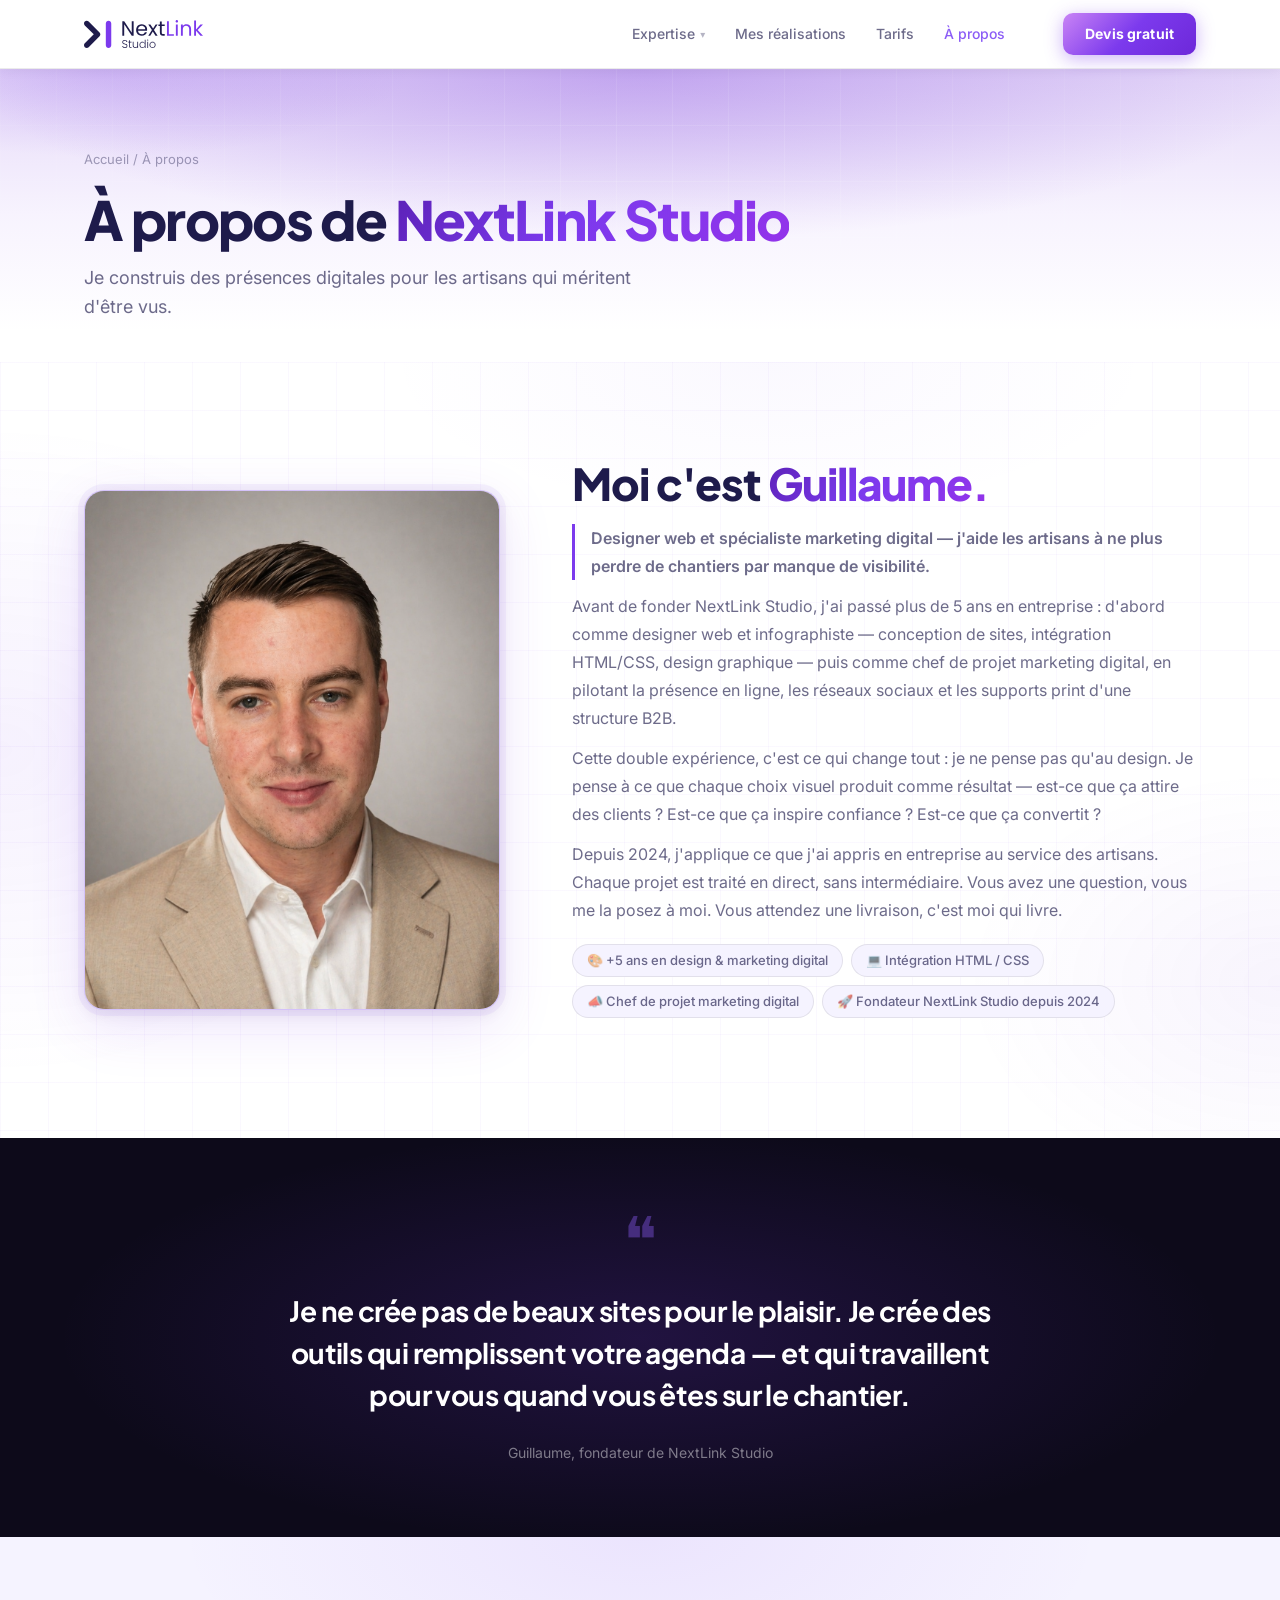
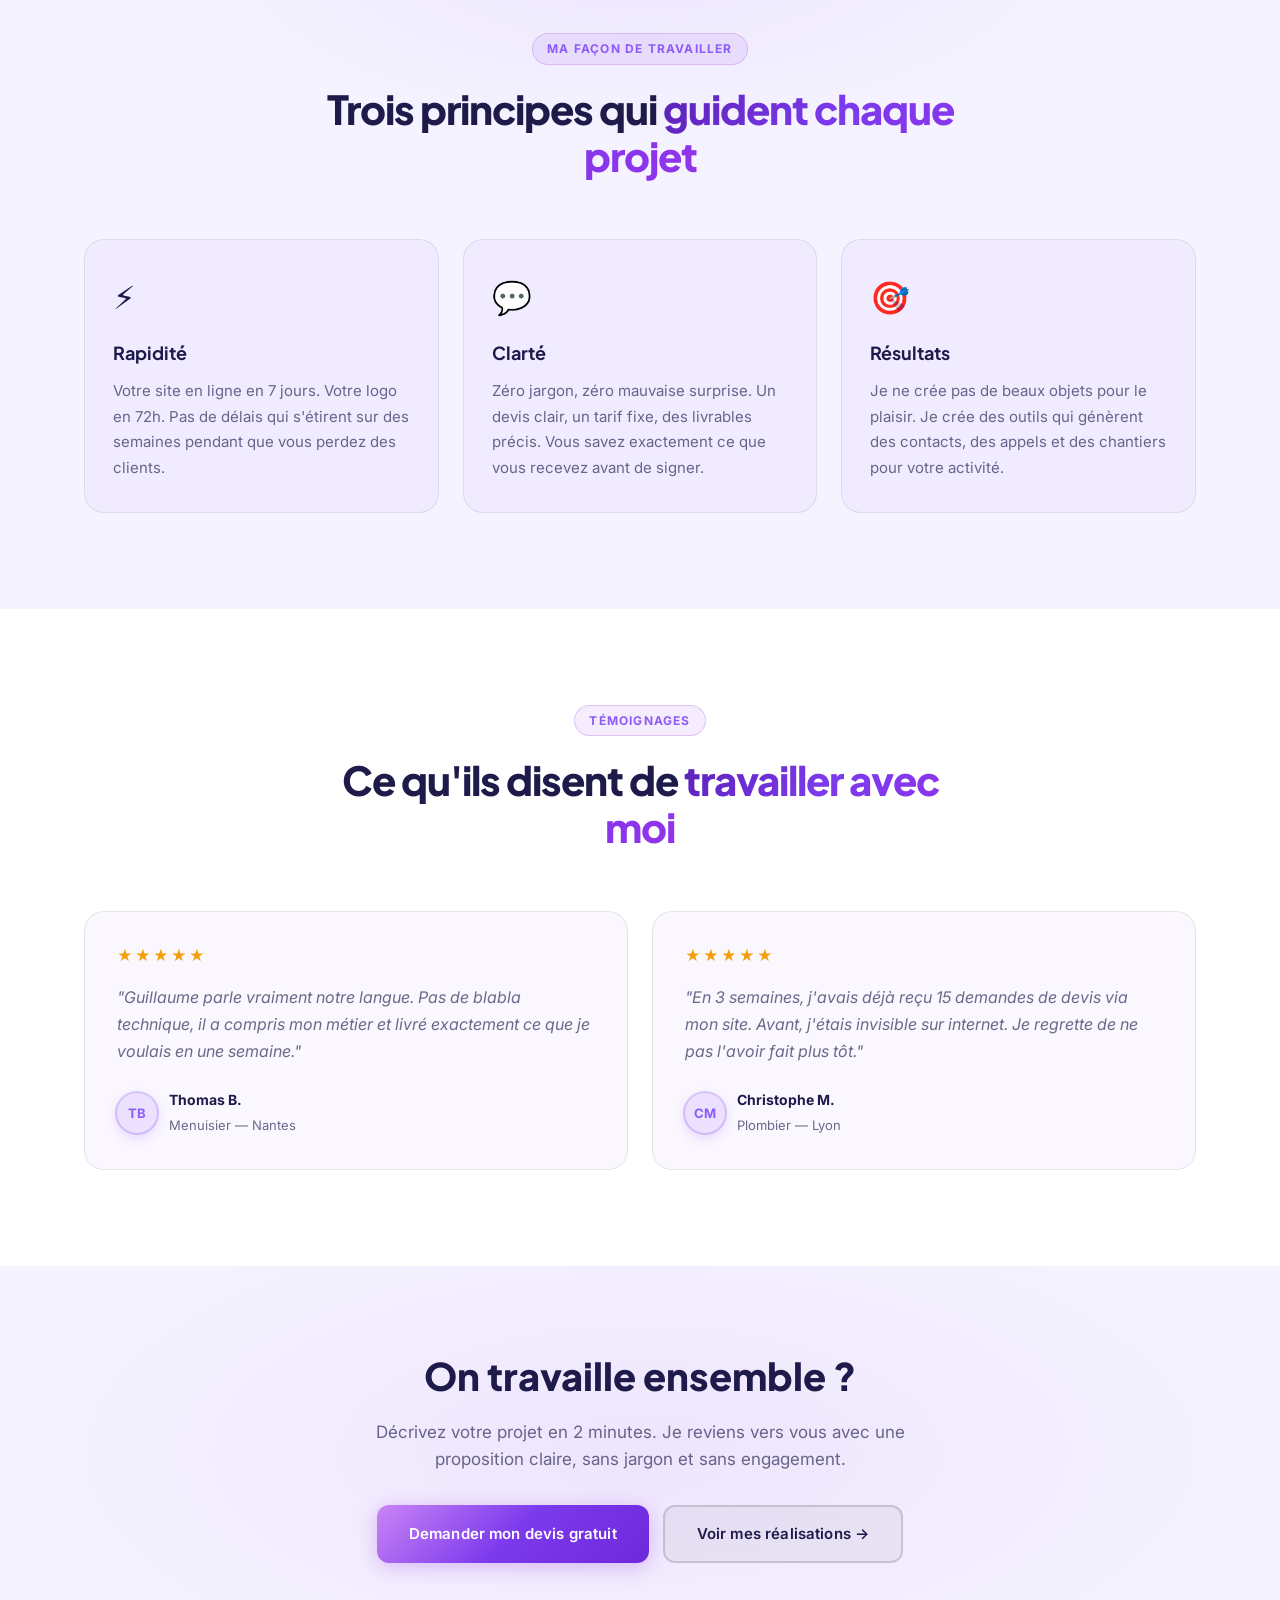
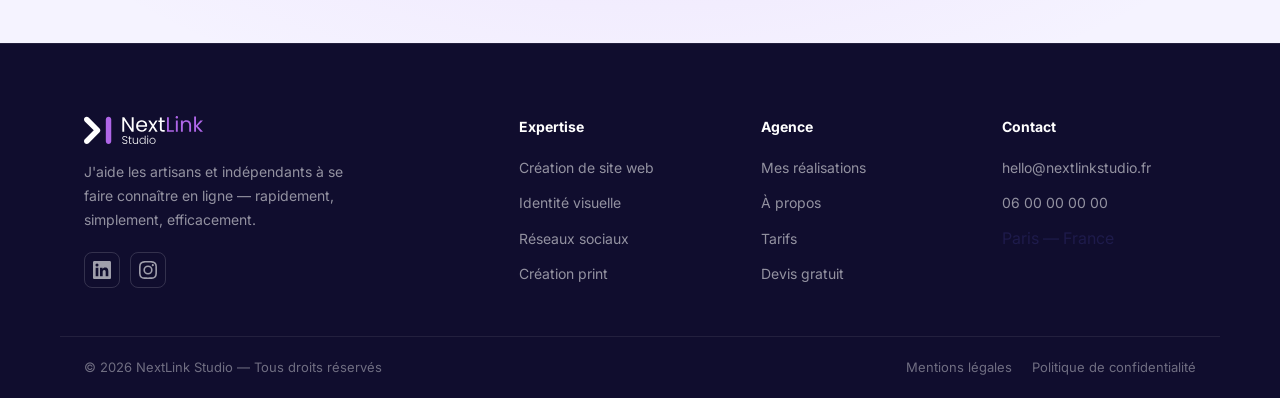
==== a-propos.html @ bfdb2911 "add changes" ====
<!DOCTYPE html>
<html lang="fr">
<head>
  <meta charset="UTF-8" />
  <meta name="viewport" content="width=device-width, initial-scale=1.0" />
  <title>À propos — NextLink Studio</title>
  <meta name="description" content="Je m'appelle Guillaume. J'aide les artisans et indépendants à se faire connaître en ligne — rapidement, sans prise de tête, à un prix juste." />
  <link rel="preconnect" href="https://fonts.googleapis.com" />
  <link rel="preconnect" href="https://fonts.gstatic.com" crossorigin />
  <link href="https://fonts.googleapis.com/css2?family=Inter:wght@400;500;600;700;800&family=Plus+Jakarta+Sans:wght@600;700;800;900&display=swap" rel="stylesheet" />
  <link rel="stylesheet" href="style.css" />
</head>
<body>

  <!-- NAVIGATION -->
  <header class="nav-wrapper">
    <nav class="nav container">
      <a href="index.html" class="logo">
        <img src="logo.svg" alt="NextLink Studio">
      </a>
      <ul class="nav-links">
        <li class="nav-dropdown">
          <a href="expertise.html" class="nav-has-dropdown">Expertise <span class="nav-arrow">▾</span></a>
          <div class="dropdown-menu">
            <div class="dropdown-menu-inner">
              <div class="dm-header">Mes expertises</div>
              <a href="site-web.html" class="dropdown-item di-web">
                <div class="di-icon-wrap"><span>🌐</span></div>
                <div class="di-text"><strong>Création de site web</strong><small>Design sur mesure, livré en 7 jours</small></div>
                <span class="di-arrow">→</span>
              </a>
              <a href="identite-visuelle.html" class="dropdown-item di-design">
                <div class="di-icon-wrap"><span>🎨</span></div>
                <div class="di-text"><strong>Identité visuelle</strong><small>Logo, charte graphique, supports</small></div>
                <span class="di-arrow">→</span>
              </a>
              <a href="posts-linkedin.html" class="dropdown-item di-linkedin">
                <div class="di-icon-wrap"><span>📱</span></div>
                <div class="di-text"><strong>Réseaux sociaux</strong><small>Contenus et visuels pour vos réseaux</small></div>
                <span class="di-arrow">→</span>
              </a>
              <a href="creation-print.html" class="dropdown-item di-print">
                <div class="di-icon-wrap"><span>🖨️</span></div>
                <div class="di-text"><strong>Création print</strong><small>Flyers, kakémonos, cartes de visite</small></div>
                <span class="di-arrow">→</span>
              </a>
              <div class="dm-footer"><a href="expertise.html">Voir toutes mes expertises →</a></div>
            </div>
          </div>
        </li>
        <li><a href="realisations.html">Mes réalisations</a></li>
        <li><a href="tarifs.html">Tarifs</a></li>
        <li><a href="a-propos.html" class="active">À propos</a></li>
      </ul>
      <a href="devis.html" class="btn btn-primary nav-cta">Devis gratuit</a>
      <button class="menu-toggle" aria-label="Menu" onclick="toggleMenu()">
        <span></span><span></span><span></span>
      </button>
    </nav>
  </header>
  <div class="nav-mobile" id="navMobile">
    <div class="nav-mobile-inner">
      <div class="nav-mobile-nav">
        <div class="nav-mobile-group">
          <button class="nav-mobile-toggle" onclick="toggleExpertise(this)">
            <span class="nav-mobile-toggle-left"><span class="nm-num">01</span>Expertise</span>
            <span class="nav-mobile-arrow">▾</span>
          </button>
          <div class="nav-mobile-submenu"><div class="nav-mobile-submenu-inner">
            <a href="site-web.html" onclick="toggleMenu()"><span class="nm-service-icon">🌐</span>Création de site web</a>
            <a href="identite-visuelle.html" onclick="toggleMenu()"><span class="nm-service-icon">🎨</span>Identité visuelle</a>
            <a href="posts-linkedin.html" onclick="toggleMenu()"><span class="nm-service-icon">📱</span>Réseaux sociaux</a>
            <a href="creation-print.html" onclick="toggleMenu()"><span class="nm-service-icon">🖨️</span>Création print</a>
          </div></div>
        </div>
        <a href="realisations.html" onclick="toggleMenu()"><span class="nm-num">02</span>Mes réalisations</a>
        <a href="tarifs.html" onclick="toggleMenu()"><span class="nm-num">03</span>Tarifs</a>
        <a href="a-propos.html" onclick="toggleMenu()"><span class="nm-num">04</span>À propos</a>
      </div>
      <div class="nav-mobile-cta">
        <a href="devis.html" class="btn btn-primary" onclick="toggleMenu()">Devis gratuit →</a>
        <p class="nav-mobile-tagline">Votre projet mérite le meilleur.</p>
      </div>
    </div>
  </div>

  <!-- PAGE HERO -->
  <section class="page-hero">
    <div class="page-hero-bg"></div>
    <div class="container page-hero-content">
      <div class="page-breadcrumb"><a href="index.html">Accueil</a> / <span>À propos</span></div>
      <h1>À propos de <span class="gradient-text">NextLink Studio</span></h1>
      <p>Je construis des présences digitales pour les artisans qui méritent d'être vus.</p>
    </div>
  </section>

  <!-- ABOUT PRINCIPAL -->
  <section class="about-section">
    <div class="container">
      <div class="about-grid">
        <div class="about-photo-wrap">
          <img src="images/guillaume.png" alt="Guillaume — NextLink Studio">
        </div>
        <div class="about-text">
          <h2 class="about-heading">Moi c'est <span class="gradient-text">Guillaume.</span></h2>
          <p class="about-lead">Designer web et spécialiste marketing digital — j'aide les artisans à ne plus perdre de chantiers par manque de visibilité.</p>
          <p>Avant de fonder NextLink Studio, j'ai passé plus de 5 ans en entreprise : d'abord comme designer web et infographiste — conception de sites, intégration HTML/CSS, design graphique — puis comme chef de projet marketing digital, en pilotant la présence en ligne, les réseaux sociaux et les supports print d'une structure B2B.</p>
          <p>Cette double expérience, c'est ce qui change tout : je ne pense pas qu'au design. Je pense à ce que chaque choix visuel produit comme résultat — est-ce que ça attire des clients ? Est-ce que ça inspire confiance ? Est-ce que ça convertit ?</p>
          <p>Depuis 2024, j'applique ce que j'ai appris en entreprise au service des artisans. Chaque projet est traité en direct, sans intermédiaire. Vous avez une question, vous me la posez à moi. Vous attendez une livraison, c'est moi qui livre.</p>
          <div class="about-xp-chips">
            <span class="about-xp-chip">🎨 +5 ans en design & marketing digital</span>
            <span class="about-xp-chip">💻 Intégration HTML / CSS</span>
            <span class="about-xp-chip">📣 Chef de projet marketing digital</span>
            <span class="about-xp-chip">🚀 Fondateur NextLink Studio depuis 2024</span>
          </div>
        </div>
      </div>
    </div>
  </section>

  <!-- CITATION -->
  <section class="about-quote-section">
    <div class="container">
      <blockquote class="about-quote">
        <span class="about-quote-mark">❝</span>
        <p>Je ne crée pas de beaux sites pour le plaisir. Je crée des outils qui remplissent votre agenda — et qui travaillent pour vous quand vous êtes sur le chantier.</p>
        <cite>Guillaume, fondateur de NextLink Studio</cite>
      </blockquote>
    </div>
  </section>

  <!-- VALEURS -->
  <section class="about-values">
    <div class="container">
      <div class="section-header text-center">
        <div class="section-badge">Ma façon de travailler</div>
        <h2>Trois principes qui <span class="gradient-text">guident chaque projet</span></h2>
      </div>
      <div class="about-values-grid">
        <div class="about-value-card">
          <div class="about-value-icon">⚡</div>
          <h3>Rapidité</h3>
          <p>Votre site en ligne en 7 jours. Votre logo en 72h. Pas de délais qui s'étirent sur des semaines pendant que vous perdez des clients.</p>
        </div>
        <div class="about-value-card">
          <div class="about-value-icon">💬</div>
          <h3>Clarté</h3>
          <p>Zéro jargon, zéro mauvaise surprise. Un devis clair, un tarif fixe, des livrables précis. Vous savez exactement ce que vous recevez avant de signer.</p>
        </div>
        <div class="about-value-card">
          <div class="about-value-icon">🎯</div>
          <h3>Résultats</h3>
          <p>Je ne crée pas de beaux objets pour le plaisir. Je crée des outils qui génèrent des contacts, des appels et des chantiers pour votre activité.</p>
        </div>
      </div>
    </div>
  </section>

  <!-- TÉMOIGNAGES -->
  <section class="about-testimonials-section">
    <div class="container">
      <div class="section-header text-center">
        <div class="section-badge">Témoignages</div>
        <h2>Ce qu'ils disent de <span class="gradient-text">travailler avec moi</span></h2>
      </div>
      <div class="about-testimonials-grid">
        <div class="about-testimonial-card">
          <div class="testimonial-stars">★★★★★</div>
          <p>"Guillaume parle vraiment notre langue. Pas de blabla technique, il a compris mon métier et livré exactement ce que je voulais en une semaine."</p>
          <div class="testimonial-author">
            <div class="testimonial-avatar">TB</div>
            <div><strong>Thomas B.</strong><span>Menuisier — Nantes</span></div>
          </div>
        </div>
        <div class="about-testimonial-card">
          <div class="testimonial-stars">★★★★★</div>
          <p>"En 3 semaines, j'avais déjà reçu 15 demandes de devis via mon site. Avant, j'étais invisible sur internet. Je regrette de ne pas l'avoir fait plus tôt."</p>
          <div class="testimonial-author">
            <div class="testimonial-avatar">CM</div>
            <div><strong>Christophe M.</strong><span>Plombier — Lyon</span></div>
          </div>
        </div>
      </div>
    </div>
  </section>

  <!-- CTA FINAL -->
  <section class="page-cta">
    <div class="container">
      <div class="page-cta-inner">
        <h2>On travaille ensemble ?</h2>
        <p>Décrivez votre projet en 2 minutes. Je reviens vers vous avec une proposition claire, sans jargon et sans engagement.</p>
        <div class="page-cta-actions">
          <a href="devis.html" class="btn btn-primary btn-lg">Demander mon devis gratuit</a>
          <a href="realisations.html" class="btn btn-ghost btn-lg">Voir mes réalisations →</a>
        </div>
      </div>
    </div>
  </section>

  <!-- FOOTER -->
  <footer class="footer">
    <div class="container footer-inner">
      <div class="footer-brand">
        <a href="index.html" class="logo"><img src="logo_nextlink_studio.svg" alt="NextLink Studio"></a>
        <p>J'aide les artisans et indépendants à se faire connaître en ligne — rapidement, simplement, efficacement.</p>
        <div class="footer-social">
          <a href="#" aria-label="LinkedIn">
            <svg xmlns="http://www.w3.org/2000/svg" width="18" height="18" viewBox="0 0 24 24" fill="currentColor">
              <path d="M20.447 20.452h-3.554v-5.569c0-1.328-.027-3.037-1.852-3.037-1.853 0-2.136 1.445-2.136 2.939v5.667H9.351V9h3.414v1.561h.046c.477-.9 1.637-1.85 3.37-1.85 3.601 0 4.267 2.37 4.267 5.455v6.286zM5.337 7.433a2.062 2.062 0 0 1-2.063-2.065 2.064 2.064 0 1 1 2.063 2.065zm1.782 13.019H3.555V9h3.564v11.452zM22.225 0H1.771C.792 0 0 .774 0 1.729v20.542C0 23.227.792 24 1.771 24h20.451C23.2 24 24 23.227 24 22.271V1.729C24 .774 23.2 0 22.222 0h.003z"/>
            </svg>
          </a>
          <a href="#" aria-label="Instagram">
            <svg xmlns="http://www.w3.org/2000/svg" width="18" height="18" viewBox="0 0 24 24" fill="currentColor">
              <path d="M12 2.163c3.204 0 3.584.012 4.85.07 3.252.148 4.771 1.691 4.919 4.919.058 1.265.069 1.645.069 4.849 0 3.205-.012 3.584-.069 4.849-.149 3.225-1.664 4.771-4.919 4.919-1.266.058-1.644.07-4.85.07-3.204 0-3.584-.012-4.849-.07-3.26-.149-4.771-1.699-4.919-4.92-.058-1.265-.07-1.644-.07-4.849 0-3.204.013-3.583.07-4.849.149-3.227 1.664-4.771 4.919-4.919 1.266-.057 1.645-.069 4.849-.069zm0-2.163c-3.259 0-3.667.014-4.947.072-4.358.2-6.78 2.618-6.98 6.98-.059 1.281-.073 1.689-.073 4.948 0 3.259.014 3.668.072 4.948.2 4.358 2.618 6.78 6.98 6.98 1.281.058 1.689.072 4.948.072 3.259 0 3.668-.014 4.948-.072 4.354-.2 6.782-2.618 6.979-6.98.059-1.28.073-1.689.073-4.948 0-3.259-.014-3.667-.072-4.947-.196-4.354-2.617-6.78-6.979-6.98-1.281-.059-1.69-.073-4.949-.073zm0 5.838a6.162 6.162 0 1 0 0 12.324 6.162 6.162 0 0 0 0-12.324zM12 16a4 4 0 1 1 0-8 4 4 0 0 1 0 8zm6.406-11.845a1.44 1.44 0 1 0 0 2.881 1.44 1.44 0 0 0 0-2.881z"/>
            </svg>
          </a>
        </div>
      </div>
      <div class="footer-links">
        <h5>Expertise</h5>
        <ul>
          <li><a href="site-web.html">Création de site web</a></li>
          <li><a href="identite-visuelle.html">Identité visuelle</a></li>
          <li><a href="posts-linkedin.html">Réseaux sociaux</a></li>
          <li><a href="creation-print.html">Création print</a></li>
        </ul>
      </div>
      <div class="footer-links">
        <h5>Agence</h5>
        <ul>
          <li><a href="realisations.html">Mes réalisations</a></li>
          <li><a href="a-propos.html">À propos</a></li>
          <li><a href="tarifs.html">Tarifs</a></li>
          <li><a href="devis.html">Devis gratuit</a></li>
        </ul>
      </div>
      <div class="footer-links">
        <h5>Contact</h5>
        <ul>
          <li><a href="mailto:hello@nextlinkstudio.fr">hello@nextlinkstudio.fr</a></li>
          <li><a href="tel:+33600000000">06 00 00 00 00</a></li>
          <li>Paris — France</li>
        </ul>
      </div>
    </div>
    <div class="footer-bottom container">
      <p>© 2026 NextLink Studio — Tous droits réservés</p>
      <div class="footer-legal">
        <a href="#">Mentions légales</a>
        <a href="#">Politique de confidentialité</a>
      </div>
    </div>
  </footer>

  <script src="app.js"></script>
</body>
</html>
---- style.css ----
/* ============================================================
   NEXTLINK STUDIO — Light Edition
   ============================================================ */

:root {
  --bg:            #ffffff;
  --bg-alt:        #f5f3ff;
  --bg-card:       rgba(124,58,237,0.04);
  --bg-card-hover: rgba(124,58,237,0.08);
  --surface:       #ede9fe;
  --surface-raised:#ddd6fe;

  --purple:        #7c3aed;
  --purple-vivid:  #8b5cf6;
  --purple-dark:   #6d28d9;
  --purple-deep:   #5b21b6;
  --purple-soft:   rgba(124,58,237,0.12);
  --purple-glow:   rgba(124,58,237,0.22);
  --purple-light:  rgba(124,58,237,0.08);

  --text:          #1e1b4b;
  --text-muted:    rgba(30,27,75,0.65);
  --text-subtle:   rgba(30,27,75,0.40);

  --border:        rgba(0,0,0,0.08);
  --border-strong: rgba(0,0,0,0.14);
  --border-purple: rgba(124,58,237,0.22);

  --white:         #ffffff;
  --success:       #059669;
  --success-bg:    rgba(5,150,105,0.07);
  --success-border:rgba(5,150,105,0.22);

  --radius:        12px;
  --radius-lg:     20px;
  --shadow:        0 4px 24px rgba(0,0,0,0.08);
  --shadow-lg:     0 16px 64px rgba(0,0,0,0.12);
  --shadow-purple: 0 8px 40px rgba(124,58,237,0.25);
  --transition:    all 0.25s ease;
}

*, *::before, *::after { box-sizing: border-box; margin: 0; padding: 0; -webkit-tap-highlight-color: transparent; }
html { scroll-behavior: smooth; }
body {
  font-family: 'Inter', system-ui, sans-serif;
  font-size: 16px;
  line-height: 1.6;
  color: var(--text);
  background: var(--bg);
  overflow-x: hidden;
}

/* ── UTILITIES ── */
.container { max-width: 1160px; margin: 0 auto; padding: 0 24px; }

.gradient-text {
  background: linear-gradient(125deg, #5b21b6 0%, #7c3aed 45%, #9333ea 100%);
  -webkit-background-clip: text;
  -webkit-text-fill-color: transparent;
  background-clip: text;
}

.section-badge {
  display: inline-flex;
  align-items: center;
  gap: 6px;
  background: rgba(175,102,232,0.12);
  color: var(--purple-vivid);
  font-size: 12px;
  font-weight: 700;
  letter-spacing: .1em;
  text-transform: uppercase;
  padding: 5px 14px;
  border-radius: 99px;
  border: 1.5px solid rgba(175,102,232,0.3);
  margin-bottom: 20px;
}

.section-header {
  text-align: center;
  max-width: 640px;
  margin: 0 auto 60px;
}
.section-header h2 {
  font-family: 'Plus Jakarta Sans', sans-serif;
  font-size: clamp(26px,3.8vw,40px);
  font-weight: 800;
  line-height: 1.18;
  letter-spacing: -0.025em;
  margin-bottom: 16px;
  color: var(--text);
}
.section-header p { color: var(--text-muted); font-size: 17px; }

/* ── BUTTONS ── */
.btn {
  display: inline-flex;
  align-items: center;
  justify-content: center;
  gap: 8px;
  font-family: 'Inter', sans-serif;
  font-size: 15px;
  font-weight: 600;
  border-radius: 10px;
  padding: 12px 24px;
  cursor: pointer;
  border: 2px solid transparent;
  text-decoration: none;
  transition: var(--transition);
  white-space: nowrap;
}
.btn-primary {
  background: linear-gradient(135deg, #c984f5 0%, var(--purple) 50%, var(--purple-dark) 100%);
  color: var(--white);
  border: none;
  box-shadow: 0 4px 20px rgba(175,102,232,0.4);
}
.btn-primary:hover {
  background: linear-gradient(135deg, var(--purple-vivid) 0%, var(--purple) 55%, var(--purple-dark) 100%);
  transform: translateY(-2px);
  box-shadow: 0 10px 36px rgba(175,102,232,0.6);
}
.btn-ghost {
  background: rgba(0,0,0,0.04);
  color: var(--text);
  border-color: rgba(0,0,0,0.14);
}
.btn-ghost:hover {
  background: rgba(0,0,0,0.07);
  border-color: rgba(0,0,0,0.25);
}
.btn-outline {
  background: transparent;
  color: var(--text-muted);
  border-color: var(--border-strong);
}
.btn-outline:hover {
  border-color: var(--purple);
  color: var(--purple-vivid);
  background: var(--purple-light);
}
.btn-lg { padding: 15px 32px; font-size: 15px; border-radius: 12px; letter-spacing: 0.01em; }
.btn-full { width: 100%; }

/* ── NAV ── */
.nav-wrapper {
  position: sticky;
  top: 0;
  z-index: 100;
  background: rgba(255,255,255,0.90);
  backdrop-filter: blur(20px);
  -webkit-backdrop-filter: blur(20px);
  border-bottom: 1px solid var(--border);
  box-shadow: 0 1px 12px rgba(0,0,0,0.06);
}
.nav { display: flex; align-items: center; gap: 32px; height: 68px; }
.logo { display: flex; align-items: center; text-decoration: none; }
.logo img, .logo svg { height: 28px; width: auto; }
.nav-links {
  display: flex;
  align-items: center;
  list-style: none;
  gap: 2px;
  margin-left: auto;
}
.nav-links li { display: flex; align-items: center; }
.nav-links a {
  display: flex;
  align-items: center;
  color: var(--text-muted);
  text-decoration: none;
  font-size: 14px;
  font-weight: 500;
  padding: 8px 14px;
  border-radius: 8px;
  line-height: 1;
  transition: var(--transition);
}
.nav-links a:hover { color: var(--text); background: rgba(0,0,0,0.05); }
.nav-cta {
  margin-left: 12px;
  padding: 10px 22px;
  font-size: 14px;
  font-weight: 700;
  box-shadow: 0 4px 18px rgba(124,58,237,0.38);
  letter-spacing: 0.01em;
}
.nav-cta:hover {
  box-shadow: 0 6px 28px rgba(124,58,237,0.55);
  transform: translateY(-1px);
}
/* ── HAMBURGER BUTTON ── */
.menu-toggle {
  display: none;
  flex-direction: column;
  justify-content: center;
  align-items: center;
  gap: 5px;
  background: rgba(0,0,0,0.04);
  border: 1px solid var(--border-strong);
  border-radius: 10px;
  cursor: pointer;
  padding: 0;
  margin-left: auto;
  width: 42px;
  height: 42px;
  flex-shrink: 0;
  transition: background 0.2s, border-color 0.2s;
}
.menu-toggle:hover {
  background: var(--purple-light);
  border-color: var(--border-purple);
}
.menu-toggle span {
  display: block;
  height: 1.5px;
  border-radius: 2px;
  background: var(--text);
  transform-origin: center;
  transition: all 0.32s cubic-bezier(0.4,0,0.2,1);
}
.menu-toggle span:nth-child(1) { width: 18px; }
.menu-toggle span:nth-child(2) { width: 13px; }
.menu-toggle span:nth-child(3) { width: 8px; }
.menu-toggle.active span:nth-child(1) { width: 18px; transform: translateY(6.5px) rotate(45deg); }
.menu-toggle.active span:nth-child(2) { opacity: 0; transform: translateX(-10px); }
.menu-toggle.active span:nth-child(3) { width: 18px; transform: translateY(-6.5px) rotate(-45deg); }

/* ── MOBILE NAV OVERLAY ── */
.nav-mobile {
  position: fixed;
  inset: 0;
  z-index: 99;
  overflow: hidden;
  opacity: 0;
  visibility: hidden;
  pointer-events: none;
  transition: opacity 0.45s cubic-bezier(0.4,0,0.2,1), visibility 0.45s;
}
.nav-mobile::before {
  content: '';
  position: absolute;
  inset: 0;
  background: rgba(245,243,255,0.98);
  backdrop-filter: blur(28px);
  -webkit-backdrop-filter: blur(28px);
}
.nav-mobile::after {
  content: '';
  position: absolute;
  width: 580px;
  height: 580px;
  border-radius: 50%;
  background: radial-gradient(circle, rgba(175,102,232,0.14) 0%, transparent 65%);
  top: -140px;
  right: -180px;
  pointer-events: none;
}
.nav-mobile.open {
  opacity: 1;
  visibility: visible;
  pointer-events: auto;
}
.nav-mobile-inner {
  position: relative;
  z-index: 1;
  display: flex;
  flex-direction: column;
  height: 100%;
  padding: 96px 32px 48px;
}
.nav-mobile-nav {
  flex: 1;
  display: flex;
  flex-direction: column;
  justify-content: center;
}

/* Main links & toggle (big typographic style) */
.nav-mobile-nav > a {
  display: flex;
  align-items: center;
  gap: 14px;
  padding: 18px 0;
  border-bottom: 1px solid var(--border);
  text-decoration: none;
  color: rgba(30,27,75,0.50);
  font-size: clamp(22px, 6.5vw, 34px);
  font-weight: 700;
  font-family: 'Plus Jakarta Sans', sans-serif;
  letter-spacing: -0.02em;
  line-height: 1;
  opacity: 0;
  transform: translateY(22px);
  transition: opacity 0.42s ease, transform 0.42s ease, color 0.22s ease;
}
.nav-mobile-nav > a:hover { color: var(--text); }

/* Expertise group */
.nav-mobile-group {
  border-bottom: 1px solid var(--border);
  opacity: 0;
  transform: translateY(22px);
  transition: opacity 0.42s ease, transform 0.42s ease;
}
.nav-mobile-toggle {
  width: 100%;
  display: flex;
  align-items: center;
  justify-content: space-between;
  gap: 14px;
  padding: 18px 0;
  background: none;
  border: none;
  color: rgba(30,27,75,0.50);
  font-size: clamp(22px, 6.5vw, 34px);
  font-weight: 700;
  font-family: 'Plus Jakarta Sans', sans-serif;
  letter-spacing: -0.02em;
  line-height: 1;
  cursor: pointer;
  transition: color 0.22s ease;
}
.nav-mobile-toggle:hover { color: var(--text); }
.nav-mobile-toggle-left {
  display: flex;
  align-items: center;
  gap: 14px;
}

/* Number prefix */
.nm-num {
  font-family: 'Inter', monospace;
  font-size: 9px;
  font-weight: 700;
  letter-spacing: 0.14em;
  color: var(--purple-vivid);
  align-self: flex-end;
  margin-bottom: 4px;
  flex-shrink: 0;
}

/* Arrow circle */
.nav-mobile-arrow {
  width: 30px;
  height: 30px;
  border-radius: 50%;
  border: 1px solid var(--border-strong);
  display: flex;
  align-items: center;
  justify-content: center;
  font-size: 11px;
  color: var(--text-subtle);
  flex-shrink: 0;
  transition: transform 0.3s ease, background 0.2s, border-color 0.2s, color 0.2s;
}
.nav-mobile-group.open .nav-mobile-arrow {
  transform: rotate(180deg);
  background: var(--purple-soft);
  border-color: var(--border-purple);
  color: var(--purple-vivid);
}

/* Open — cascade animations */
.nav-mobile.open .nav-mobile-group,
.nav-mobile.open .nav-mobile-nav > a,
.nav-mobile.open .nav-mobile-cta {
  opacity: 1;
  transform: translateY(0);
}
.nav-mobile.open .nav-mobile-group          { transition-delay: 0.08s; }
.nav-mobile.open .nav-mobile-nav > a:nth-child(2) { transition-delay: 0.15s; }
.nav-mobile.open .nav-mobile-nav > a:nth-child(3) { transition-delay: 0.22s; }
.nav-mobile.open .nav-mobile-nav > a:nth-child(4) { transition-delay: 0.29s; }
.nav-mobile.open .nav-mobile-cta            { transition-delay: 0.36s; }

/* ── HERO ── */
.hero {
  position: relative;
  background: var(--bg);
  padding: 140px 0 120px;
  overflow: hidden;
  text-align: center;
}

/* Divs parallax */
.hero-parallax-bg,
.pain-parallax-bg {
  position: absolute;
  left: 0;
  right: 0;
  background-size: cover;
  background-repeat: no-repeat;
  will-change: transform;
  pointer-events: none;
}
.hero-parallax-bg {
  top: 0%;
  bottom: 0%;
  background-image: url('images/header_artisan.png');
  background-position: center top;
}

/* Purple gradient bloom en haut + grid overlay */
.hero-bg {
  position: absolute;
  inset: 0;
  z-index: 1;
  background:
    linear-gradient(180deg, rgba(15,5,50,0.88) 0%, rgba(60,20,140,0.70) 40%, rgba(91,33,182,0.48) 75%, rgba(124,58,237,0.25) 100%),
    radial-gradient(ellipse 90% 65% at 50% 0%, rgba(109,40,217,0.38) 0%, transparent 60%),
    radial-gradient(ellipse 55% 50% at 10% 0%, rgba(124,58,237,0.18) 0%, transparent 60%),
    radial-gradient(ellipse 50% 40% at 90% 5%, rgba(139,92,246,0.14) 0%, transparent 55%);
  pointer-events: none;
}
.hero-bg::after {
  content: '';
  position: absolute;
  inset: 0;
  background-image:
    linear-gradient(rgba(255,255,255,0.08) 1px, transparent 1px),
    linear-gradient(90deg, rgba(255,255,255,0.08) 1px, transparent 1px);
  background-size: 56px 56px;
  -webkit-mask-image: radial-gradient(ellipse 80% 80% at 50% 40%, black 0%, transparent 100%);
  mask-image: radial-gradient(ellipse 80% 80% at 50% 40%, black 0%, transparent 100%);
}


.hero-content {
  position: relative;
  z-index: 2;
  max-width: 820px;
  margin: 0 auto;
}

/* ── HERO — texte blanc sur fond image sombre ── */
.hero .hero-title        { color: #ffffff; }
.hero .hero-subtitle     { color: #ffffff; text-shadow: 0 1px 12px rgba(0,0,0,0.55); }
.hero .gradient-text {
  background: none;
  -webkit-text-fill-color: #ffffff;
  color: #ffffff;
  font-style: italic;
  font-weight: 800;
  letter-spacing: -0.03em;
  text-shadow:
    0 0 40px rgba(255,255,255,0.45),
    0 0 12px rgba(255,255,255,0.25),
    0 2px 8px rgba(0,0,0,0.40);
  filter: none;
  position: relative;
}
.hero .hero-badge {
  background: rgba(255,255,255,0.14);
  backdrop-filter: blur(12px);
  -webkit-backdrop-filter: blur(12px);
  color: #ffffff;
  border-color: rgba(255,255,255,0.30);
}
.hero .btn-ghost {
  background: rgba(255,255,255,0.22);
  color: #ffffff;
  border-color: rgba(255,255,255,0.60);
  backdrop-filter: blur(8px);
  -webkit-backdrop-filter: blur(8px);
  font-weight: 700;
  text-shadow: 0 1px 4px rgba(0,0,0,0.3);
}
.hero .btn-ghost:hover {
  background: rgba(255,255,255,0.32);
  border-color: rgba(255,255,255,0.85);
  color: #ffffff;
}

.hero-badge {
  display: inline-flex;
  align-items: center;
  gap: 8px;
  background: rgba(255,255,255,0.82);
  backdrop-filter: blur(12px);
  -webkit-backdrop-filter: blur(12px);
  color: var(--text);
  border: 1px solid rgba(255,255,255,0.6);
  border-radius: 99px;
  font-size: 13px;
  font-weight: 600;
  padding: 6px 16px;
  margin-bottom: 32px;
}

@keyframes heroFadeUp {
  from {
    opacity: 0;
    transform: translateY(32px);
  }
  to {
    opacity: 1;
    transform: translateY(0);
  }
}

.hero-title {
  font-family: 'Plus Jakarta Sans', sans-serif;
  font-size: clamp(42px, 6.5vw, 80px);
  font-weight: 900;
  line-height: 1.02;
  color: var(--text);
  margin-bottom: 28px;
  letter-spacing: -0.04em;
}
.hero-title-line1 {
  display: inline-block;
  animation: heroFadeUp 0.7s cubic-bezier(0.22, 1, 0.36, 1) both;
  animation-delay: 0.1s;
}
.hero-title-line2 {
  display: inline-block;
  animation: heroFadeUp 0.7s cubic-bezier(0.22, 1, 0.36, 1) both;
  animation-delay: 0.35s;
}
.hero-subtitle {
  font-size: clamp(17px, 2vw, 20px);
  color: var(--text-muted);
  line-height: 1.65;
  margin-bottom: 40px;
  max-width: 580px;
  margin-left: auto;
  margin-right: auto;
}
.hero-actions {
  display: flex;
  gap: 14px;
  flex-wrap: wrap;
  margin-bottom: 64px;
  justify-content: center;
}

/* ── HERO SERVICES TAGS ── */
.hero-services {
  display: flex;
  flex-wrap: wrap;
  gap: 10px;
  justify-content: center;
}
.hero-service-tag {
  display: inline-flex;
  align-items: center;
  gap: 8px;
  padding: 10px 20px;
  background: rgba(255,255,255,0.08);
  backdrop-filter: blur(14px);
  -webkit-backdrop-filter: blur(14px);
  border: 1px solid rgba(255,255,255,0.18);
  border-radius: 99px;
  font-size: 14px;
  font-weight: 600;
  color: rgba(255,255,255,0.90);
  text-decoration: none;
  box-shadow: 0 2px 12px rgba(0,0,0,0.15);
  transition: background 0.22s ease, border-color 0.22s ease, transform 0.22s ease, box-shadow 0.22s ease;
}
.hero-service-tag:hover {
  background: rgba(255,255,255,0.16);
  border-color: rgba(196,181,253,0.55);
  color: #ffffff;
  transform: translateY(-2px);
  box-shadow: 0 6px 20px rgba(0,0,0,0.20);
}

/* ── RÉSULTATS (stats band) ── */
.resultats {
  background: linear-gradient(130deg, #1e1b4b 0%, #3b0764 45%, #4c1d95 100%);
  padding: 72px 0;
  position: relative;
  overflow: hidden;
}
.resultats::before {
  content: '';
  position: absolute;
  inset: 0;
  background-image:
    linear-gradient(rgba(255,255,255,0.03) 1px, transparent 1px),
    linear-gradient(90deg, rgba(255,255,255,0.03) 1px, transparent 1px);
  background-size: 48px 48px;
  -webkit-mask-image: radial-gradient(ellipse 80% 80% at 50% 50%, black 0%, transparent 100%);
  mask-image: radial-gradient(ellipse 80% 80% at 50% 50%, black 0%, transparent 100%);
}
.resultats-grid {
  display: grid;
  grid-template-columns: repeat(4, 1fr);
  position: relative;
}
.resultat-item {
  display: flex;
  flex-direction: column;
  align-items: center;
  text-align: center;
  padding: 8px 24px;
  position: relative;
}
.resultat-item + .resultat-item::before {
  content: '';
  position: absolute;
  left: 0; top: 10%; bottom: 10%;
  width: 1px;
  background: rgba(255,255,255,0.12);
}
.resultat-num {
  font-family: 'Plus Jakarta Sans', sans-serif;
  font-size: clamp(44px, 5.5vw, 68px);
  font-weight: 900;
  color: #ffffff;
  line-height: 1;
  letter-spacing: -0.04em;
  margin-bottom: 10px;
}
.resultat-label {
  font-size: 13px;
  color: rgba(255,255,255,0.55);
  font-weight: 500;
  line-height: 1.45;
  max-width: 140px;
}

/* ── SITE-WEB TICKER ── */
.sw-ticker {
  background: linear-gradient(130deg, #1e1b4b 0%, #3b0764 45%, #4c1d95 100%);
  overflow: hidden;
  padding: 13px 0;
  position: relative;
}
.sw-ticker::before {
  content: '';
  position: absolute;
  inset: 0;
  background-image:
    linear-gradient(rgba(255,255,255,0.03) 1px, transparent 1px),
    linear-gradient(90deg, rgba(255,255,255,0.03) 1px, transparent 1px);
  background-size: 48px 48px;
  pointer-events: none;
}
.sw-ticker-track {
  display: flex;
  white-space: nowrap;
  width: max-content;
  animation: sw-scroll 35s linear infinite;
}
.sw-ticker-track span {
  font-size: 12px;
  font-weight: 700;
  color: rgba(255,255,255,0.88);
  letter-spacing: 0.08em;
  text-transform: uppercase;
  padding: 0 22px;
}
.sw-ticker-track .sw-sep {
  color: rgba(167,139,250,0.65);
  padding: 0;
  font-size: 10px;
}
@keyframes sw-scroll {
  from { transform: translateX(0); }
  to   { transform: translateX(-50%); }
}

/* ── PAIN SECTION ── */
.pain {
  padding: 96px 0;
  background: var(--bg-alt);
  position: relative;
  overflow: hidden;
}
.pain::after {
  content: '';
  position: absolute;
  inset: 0;
  background-image:
    linear-gradient(rgba(124,58,237,0.07) 1px, transparent 1px),
    linear-gradient(90deg, rgba(124,58,237,0.07) 1px, transparent 1px);
  background-size: 48px 48px;
  -webkit-mask-image: radial-gradient(ellipse 80% 70% at 50% 50%, black 30%, transparent 100%);
  mask-image: radial-gradient(ellipse 80% 70% at 50% 50%, black 30%, transparent 100%);
  pointer-events: none;
  z-index: 0;
}
.pain::before {
  content: '';
  position: absolute;
  inset: 0;
  background:
    radial-gradient(ellipse 70% 60% at 0% 50%, rgba(124,58,237,0.10) 0%, transparent 60%),
    radial-gradient(ellipse 50% 45% at 100% 15%, rgba(109,40,217,0.08) 0%, transparent 55%),
    radial-gradient(ellipse 40% 35% at 50% 100%, rgba(139,92,246,0.06) 0%, transparent 50%);
  z-index: 1;
  pointer-events: none;
}

/* ── MID TICKER ── */
.mid-ticker {
  background: #0d0a1a;
  overflow: hidden;
  padding: 14px 0;
  position: relative;
  border-top: 1px solid rgba(124,58,237,0.25);
  border-bottom: 1px solid rgba(124,58,237,0.25);
}
.mid-ticker::before {
  content: '';
  position: absolute;
  inset: 0;
  background-image:
    linear-gradient(rgba(255,255,255,0.03) 1px, transparent 1px),
    linear-gradient(90deg, rgba(255,255,255,0.03) 1px, transparent 1px);
  background-size: 48px 48px;
  pointer-events: none;
}
.mid-ticker-track {
  display: flex;
  white-space: nowrap;
  width: max-content;
  animation: mid-ticker-scroll 40s linear infinite;
  gap: 0;
}
.mid-ticker-track span {
  font-size: 13px;
  font-weight: 600;
  color: rgba(255,255,255,0.80);
  letter-spacing: 0.03em;
  padding: 0 20px;
}
.mid-ticker-sep {
  color: rgba(167,139,250,0.60) !important;
  padding: 0 !important;
  font-size: 11px !important;
  font-weight: 400 !important;
}
@keyframes mid-ticker-scroll {
  from { transform: translateX(0); }
  to   { transform: translateX(-50%); }
}

.pain-header { text-align: center; max-width: 620px; margin: 0 auto 48px; position: relative; z-index: 2; }
.pain-header h2 { font-family: 'Plus Jakarta Sans', sans-serif; font-size: clamp(28px,3.5vw,42px); font-weight: 800; line-height: 1.15; letter-spacing: -0.03em; color: var(--text); margin-bottom: 16px; }
.pain-header p { color: var(--text-muted); font-size: 17px; line-height: 1.75; }

.pain-cards { display: flex; flex-direction: row; gap: 16px; align-items: center; position: relative; z-index: 2; }

.pain-card {
  flex: 1;
  min-width: 0;
  border-radius: var(--radius-lg);
  border: 1px solid var(--border);
  overflow: hidden;
  position: relative;
  background: var(--bg);
  transition: transform 0.28s cubic-bezier(0.22,1,0.36,1), box-shadow 0.28s ease;
}
.pain-card.bad:hover  { transform: translateY(-4px); box-shadow: 0 4px 16px rgba(239,68,68,0.08), 0 16px 48px rgba(239,68,68,0.12); }

.pain-card.bad {
  border-left: 4px solid rgba(239,68,68,0.65);
  box-shadow: 0 2px 8px rgba(239,68,68,0.04), 0 8px 28px rgba(239,68,68,0.08);
}
.pain-card.good {
  border-left: 4px solid var(--purple);
  box-shadow: 0 4px 16px rgba(124,58,237,0.10), 0 16px 48px rgba(124,58,237,0.18);
  transform: translateY(-6px);
}
.pain-card.good:hover {
  box-shadow: 0 8px 32px rgba(124,58,237,0.16), 0 24px 64px rgba(124,58,237,0.22);
  transform: translateY(-10px);
}

.pain-vs {
  display: flex;
  align-items: center;
  justify-content: center;
  flex-shrink: 0;
  width: 36px;
  height: 36px;
  border-radius: 50%;
  background: var(--bg-card);
  border: 1px solid var(--border);
  font-family: 'Plus Jakarta Sans', sans-serif;
  font-size: 11px;
  font-weight: 800;
  letter-spacing: 0.04em;
  color: var(--text-muted);
  align-self: center;
}

.pain-card-header {
  display: flex;
  align-items: center;
  gap: 12px;
  padding: 14px 16px 14px 16px;
  border-bottom: 1px solid var(--border);
}
.pain-card.bad  .pain-card-header { background: rgba(239,68,68,0.04); }
.pain-card.good .pain-card-header { background: rgba(124,58,237,0.04); }

.pain-card-icon {
  font-size: 22px;
  line-height: 1;
  width: 36px; height: 36px;
  border-radius: 10px;
  display: flex; align-items: center; justify-content: center;
  flex-shrink: 0;
}
.pain-card.bad  .pain-card-icon { background: rgba(239,68,68,0.08); }
.pain-card.good .pain-card-icon { background: rgba(124,58,237,0.08); }

.pain-card-label {
  font-family: 'Plus Jakarta Sans', sans-serif;
  font-size: 15px;
  font-weight: 800;
  letter-spacing: -0.01em;
  flex: 1;
}
.pain-card.bad  .pain-card-label { color: rgba(185,28,28,0.9); }
.pain-card.good .pain-card-label { color: var(--purple-dark); }

.pain-card-items { padding: 14px 16px 16px; display: flex; flex-direction: column; gap: 10px; }
.pain-item { display: flex; align-items: flex-start; gap: 12px; font-size: 14px; color: var(--text-muted); line-height: 1.5; }

.pi-icon {
  flex-shrink: 0;
  width: 22px; height: 22px;
  border-radius: 50%;
  display: flex; align-items: center; justify-content: center;
  font-size: 11px; font-weight: 800;
  margin-top: 1px;
}
.pi-icon.bad  { background: rgba(239,68,68,0.10); color: rgb(220,38,38);  border: 1.5px solid rgba(239,68,68,0.25); }
.pi-icon.good { background: rgba(5,150,105,0.10); color: rgb(5,150,105);  border: 1.5px solid rgba(5,150,105,0.25); }

/* ── SERVICES ── */
.services { padding: 96px 0; background: var(--bg-alt); position: relative; overflow: hidden; }
.services::before {
  content: '';
  position: absolute;
  top: -200px; right: -200px;
  width: 600px; height: 600px;
  background: radial-gradient(circle, rgba(175,102,232,0.07) 0%, transparent 70%);
  pointer-events: none;
}
.services-grid { display: grid; grid-template-columns: repeat(3, 1fr); gap: 20px; }
.service-card {
  background: var(--bg-card);
  border-radius: var(--radius-lg);
  padding: 32px;
  border: 1px solid var(--border);
  position: relative;
  transition: var(--transition);
}
.service-card:hover {
  transform: translateY(-5px);
  box-shadow: 0 16px 48px rgba(0,0,0,0.10), 0 0 0 1px var(--border-purple);
  background: var(--bg-card-hover);
}
.service-card.featured { border-color: var(--border-purple); box-shadow: 0 0 0 1px var(--border-purple), 0 8px 40px rgba(175,102,232,0.12); }
.featured-badge {
  position: absolute;
  top: -12px; left: 24px;
  background: linear-gradient(135deg, var(--purple-vivid), var(--purple-dark));
  color: var(--white);
  font-size: 12px; font-weight: 700;
  padding: 4px 14px;
  border-radius: 99px;
}
.service-icon { font-size: 36px; margin-bottom: 16px; }
.service-card h3 { font-size: 19px; font-weight: 700; color: var(--text); margin-bottom: 10px; }
.service-card p { color: var(--text-muted); font-size: 14px; line-height: 1.65; margin-bottom: 16px; }
.service-list { list-style: none; display: flex; flex-direction: column; gap: 6px; }
.service-list li { font-size: 13px; color: var(--text-muted); padding-left: 20px; position: relative; }
.service-list li::before { content: "✓"; position: absolute; left: 0; color: var(--success); font-weight: 700; }
.service-card-cta {
  background: linear-gradient(135deg, rgba(175,102,232,0.14) 0%, rgba(124,58,237,0.14) 100%);
  border-color: var(--border-purple);
  display: flex; flex-direction: column;
}
.service-card-cta h3 { color: var(--text); }
.service-card-cta p { color: var(--text-muted); }
.service-card-cta .btn { margin-top: auto; }

/* ── HOW IT WORKS ── */
.how {
  padding: 100px 0;
  background: #0d0a1a;
  position: relative;
  overflow: hidden;
}
.how::before {
  content: '';
  position: absolute;
  inset: 0;
  background:
    radial-gradient(ellipse 70% 60% at 50% 50%, rgba(124,58,237,0.18) 0%, transparent 65%),
    radial-gradient(ellipse 40% 35% at 10% 20%, rgba(109,40,217,0.12) 0%, transparent 55%),
    radial-gradient(ellipse 35% 30% at 90% 80%, rgba(124,58,237,0.10) 0%, transparent 50%);
  pointer-events: none;
  z-index: 0;
}
.how::after {
  content: '';
  position: absolute;
  inset: 0;
  background-image:
    linear-gradient(rgba(255,255,255,0.04) 1px, transparent 1px),
    linear-gradient(90deg, rgba(255,255,255,0.04) 1px, transparent 1px);
  background-size: 48px 48px;
  pointer-events: none;
  z-index: 0;
}
.how .container { position: relative; z-index: 1; }

.how .section-badge {
  background: rgba(124,58,237,0.15);
  border-color: rgba(124,58,237,0.30);
  color: rgba(196,181,253,0.95);
}
.how .section-header h2 { color: #fff; }

.steps {
  display: grid;
  grid-template-columns: repeat(3, 1fr);
  gap: 24px;
  margin-bottom: 56px;
  position: relative;
}

/* Ligne de connexion entre les numéros */
.steps::before {
  content: '';
  position: absolute;
  top: 27px;
  left: calc(33.33% - 2px);
  right: calc(33.33% - 2px);
  height: 2px;
  background: repeating-linear-gradient(
    90deg,
    rgba(124,58,237,0.6) 0px, rgba(124,58,237,0.6) 6px,
    transparent 6px, transparent 14px
  );
  z-index: 0;
  pointer-events: none;
}

.step {
  background: rgba(255,255,255,0.06);
  border-radius: var(--radius-lg);
  padding: 28px 28px 32px;
  border: 1px solid rgba(255,255,255,0.09);
  position: relative;
  display: flex;
  flex-direction: column;
  box-shadow: 0 2px 12px rgba(0,0,0,0.25), 0 10px 32px rgba(0,0,0,0.20);
  transition: transform 0.3s cubic-bezier(0.22,1,0.36,1), box-shadow 0.3s ease, border-color 0.25s ease;
  z-index: 1;
  backdrop-filter: blur(8px);
  -webkit-backdrop-filter: blur(8px);
}
.step:hover {
  transform: translateY(-8px);
  border-color: rgba(124,58,237,0.45);
  box-shadow: 0 4px 16px rgba(0,0,0,0.3), 0 24px 56px rgba(124,58,237,0.20);
}

/* En-tête : numéro + timing */
.step-head {
  display: flex;
  align-items: center;
  gap: 12px;
  margin-bottom: 24px;
}
.step-num {
  width: 48px; height: 48px;
  border-radius: 50%;
  background: var(--purple);
  color: #ffffff;
  font-family: 'Plus Jakarta Sans', sans-serif;
  font-size: 16px; font-weight: 900;
  display: flex; align-items: center; justify-content: center;
  flex-shrink: 0;
  letter-spacing: -0.02em;
  box-shadow: 0 4px 18px rgba(124,58,237,0.50);
  position: relative; z-index: 1;
  transition: transform 0.3s ease, box-shadow 0.3s ease;
}
.step:hover .step-num {
  transform: scale(1.1);
  box-shadow: 0 6px 24px rgba(124,58,237,0.65);
}
.step:nth-child(3) .step-num {
  background: linear-gradient(135deg, var(--purple), var(--purple-dark));
  box-shadow: 0 4px 20px rgba(124,58,237,0.55);
}

.step-timing {
  font-size: 11px; font-weight: 700;
  letter-spacing: .07em; text-transform: uppercase;
  color: rgba(196,181,253,0.9);
  background: rgba(124,58,237,0.15);
  border: 1px solid rgba(124,58,237,0.28);
  border-radius: 99px;
  padding: 4px 10px;
  white-space: nowrap;
}
.step:nth-child(3) .step-timing {
  background: rgba(124,58,237,0.20);
  border-color: rgba(124,58,237,0.38);
  color: rgba(216,180,254,0.95);
}

/* Icône */
.step-icon-badge {
  font-size: 32px;
  line-height: 1;
  margin-bottom: 16px;
  display: block;
  transition: transform 0.3s ease;
}
.step:hover .step-icon-badge { transform: scale(1.15) rotate(-4deg); }

/* Contenu */
.step-content { flex: 1; }
.step-content h3 {
  font-size: 18px; font-weight: 800;
  color: #fff; margin-bottom: 10px;
  letter-spacing: -0.02em; line-height: 1.25;
}
.step-content p { color: rgba(255,255,255,0.58); font-size: 14px; line-height: 1.75; }

.how-cta { text-align: center; }

/* ── RÉALISATIONS ── */
.realisations { padding: 96px 0; background: var(--bg-alt); }
.portfolio-grid { display: grid; grid-template-columns: repeat(3, 1fr); gap: 24px; }
.portfolio-card {
  background: var(--bg-card);
  border-radius: var(--radius-lg);
  overflow: hidden;
  border: 1px solid var(--border);
  transition: var(--transition);
}
.portfolio-card:hover {
  transform: translateY(-5px);
  box-shadow: 0 12px 40px rgba(0,0,0,0.10), 0 0 0 1px var(--border-purple);
}
.portfolio-preview { padding: 20px 20px 0; }
.preview-nav { display: flex; gap: 5px; margin-bottom: 12px; }
.preview-dot { width: 8px; height: 8px; border-radius: 50%; background: var(--border-strong); }
.preview-hero {
  border-radius: 10px 10px 0 0;
  padding: 20px 18px 16px;
  min-height: 120px;
}
.preview-hero.blue     { background: linear-gradient(135deg, #080e22, #1e3a8a); }
.preview-hero.orange   { background: linear-gradient(135deg, #180524, #7c3aed); }
.preview-hero.green    { background: linear-gradient(135deg, #061410, #14532d); }
.preview-hero.purple   { background: linear-gradient(135deg, #1a0540, #5b21b6); }
.preview-hero.darkblue { background: linear-gradient(135deg, #030c20, #0c1a40); }
.preview-hero.red      { background: linear-gradient(135deg, #1a0404, #7f1d1d); }
.preview-logo  { color: rgba(255,255,255,0.9); font-size: 11px; font-weight: 700; margin-bottom: 12px; }
.preview-lines { display: flex; flex-direction: column; gap: 6px; }
.preview-line  { height: 8px; background: rgba(255,255,255,0.25); border-radius: 4px; }
.preview-line.w80 { width: 80%; }
.preview-line.w60 { width: 60%; }
.preview-cta-mock { height: 22px; background: var(--purple); border-radius: 6px; width: 80px; margin-top: 14px; }
.preview-services-row  { display: flex; gap: 8px; padding: 12px 0; }
.preview-service-block { flex: 1; height: 40px; background: rgba(0,0,0,0.08); border-radius: 8px; }
.portfolio-info { padding: 16px 20px 24px; }
.portfolio-tag {
  display: inline-block;
  background: rgba(175,102,232,0.12);
  color: var(--purple-vivid);
  font-size: 11px; font-weight: 700;
  padding: 3px 10px;
  border-radius: 99px;
  margin-bottom: 8px;
  border: 1px solid var(--border-purple);
}
.portfolio-info h4 { font-size: 16px; font-weight: 700; color: var(--text); margin-bottom: 4px; }
.portfolio-info p   { font-size: 13px; color: var(--text-muted); margin-bottom: 10px; }
.portfolio-result {
  background: var(--success-bg);
  color: var(--success);
  font-size: 12px; font-weight: 600;
  padding: 6px 12px;
  border-radius: 8px;
  border: 1px solid var(--success-border);
}
.portfolio-card--link { text-decoration: none; display: block; color: inherit; }
.portfolio-preview--screenshot { padding: 20px 20px 0; }
.portfolio-screenshot-wrap { border-radius: 10px 10px 0 0; overflow: hidden; height: 160px; }
.portfolio-screenshot { width: 100%; height: 100%; object-fit: cover; object-position: top; display: block; transition: transform 0.5s ease; }
.portfolio-card--link:hover .portfolio-screenshot { transform: scale(1.04); }
.portfolio-tag--gold { background: rgba(234,179,8,0.12); color: #f59e0b; border-color: rgba(234,179,8,0.28); }
.portfolio-tag--blue { background: rgba(14,165,233,0.12); color: #0ea5e9; border-color: rgba(14,165,233,0.28); }
.portfolio-tag--green { background: rgba(34,197,94,0.12); color: #22c55e; border-color: rgba(34,197,94,0.28); }
.portfolio-result--link { background: rgba(139,92,246,0.1); color: var(--purple-vivid); border-color: var(--border-purple); font-weight: 700; }

/* ── CARTE FEATURED (projet unique) ── */
.portfolio-grid--single { max-width: 800px; margin: 0 auto; }
.portfolio-grid--double { display: grid; grid-template-columns: repeat(2, 1fr); gap: 24px; max-width: 1100px; margin: 0 auto; }
@media (max-width: 768px) { .portfolio-grid--double { grid-template-columns: 1fr; } }
.portfolio-grid--triple { display: grid; grid-template-columns: repeat(3, 1fr); gap: 24px; margin: 0 auto; }
@media (max-width: 900px) { .portfolio-grid--triple { grid-template-columns: repeat(2, 1fr); } }
@media (max-width: 600px) { .portfolio-grid--triple { grid-template-columns: 1fr; } }
.portfolio-grid--triple .portfolio-featured-img img { height: 280px; }
.portfolio-grid--triple .portfolio-featured-info {
  flex-direction: column;
  align-items: flex-start;
  gap: 10px;
  padding-bottom: 20px;
}
.portfolio-grid--triple .portfolio-result--link { align-self: flex-start; }
.portfolio-tag--wood { background: rgba(180,120,60,0.12); color: #b4783c; border-color: rgba(180,120,60,0.28); }
.portfolio-card--featured {
  display: block;
  text-decoration: none;
  color: inherit;
  background: var(--bg-card);
  border-radius: var(--radius-lg);
  border: 1px solid var(--border);
  overflow: hidden;
  transition: var(--transition);
  position: relative;
}
.portfolio-card--featured:hover {
  transform: translateY(-5px);
  box-shadow: 0 12px 48px rgba(0,0,0,0.12), 0 0 0 1px var(--border-purple);
}
.portfolio-featured-img { overflow: hidden; }
.portfolio-featured-img img {
  width: 100%;
  display: block;
  height: 380px;
  object-fit: cover;
  object-position: top;
  transition: transform 0.55s ease;
}
@media (max-width: 768px) {
  .portfolio-featured-img img {
    height: auto;
    object-fit: unset;
  }
}
.portfolio-card--featured:hover .portfolio-featured-img img { transform: scale(1.03); }
.portfolio-featured-info {
  position: absolute;
  bottom: 0;
  left: 0;
  right: 0;
  display: flex;
  align-items: center;
  justify-content: space-between;
  gap: 20px;
  padding: 20px 24px 24px;
  flex-wrap: wrap;
  background: linear-gradient(to top, rgba(0,0,0,0.88) 0%, transparent 100%);
  opacity: 0;
  transform: translateY(6px);
  transition: opacity 0.3s ease, transform 0.3s ease;
}
.portfolio-card--featured:hover .portfolio-featured-info {
  opacity: 1;
  transform: translateY(0);
}
.portfolio-featured-left h4 { font-size: 17px; font-weight: 700; color: #fff; margin: 6px 0 4px; }
.portfolio-featured-left p  { font-size: 13px; color: rgba(255,255,255,0.7); }

/* ── ÉTUDE DE CAS ── */
.case-hero { padding: 120px 0 80px; background: var(--bg); border-bottom: 1px solid var(--border); overflow: hidden; }
.case-hero-inner { display: grid; grid-template-columns: 1fr 1fr; gap: 64px; align-items: center; }
.case-hero-visual { display: flex; justify-content: center; align-items: center; }
.case-hero-mockup { width: 100%; max-width: 560px; filter: drop-shadow(0 32px 64px rgba(0,0,0,0.7)); }
.case-badge { display: inline-flex; align-items: center; gap: 8px; background: rgba(234,179,8,0.12); color: #f59e0b; border: 1px solid rgba(234,179,8,0.25); border-radius: 99px; font-size: 12px; font-weight: 700; padding: 5px 14px; margin-bottom: 20px; text-transform: uppercase; letter-spacing: 0.5px; }
.case-hero h1 { font-family: 'Plus Jakarta Sans', sans-serif; font-size: clamp(30px,5vw,52px); font-weight: 900; line-height: 1.1; color: var(--text); margin-bottom: 16px; }
.case-hero-subtitle { font-size: 17px; color: var(--text-muted); max-width: 560px; margin-bottom: 36px; line-height: 1.7; }
.case-meta { display: flex; flex-wrap: wrap; gap: 0; border: 1px solid var(--border); border-radius: var(--radius); overflow: hidden; }
.case-meta-item { flex: 1; min-width: 140px; padding: 16px 20px; border-right: 1px solid var(--border); background: var(--bg-card); }
.case-meta-item:last-child { border-right: none; }
.case-meta-label { font-size: 10px; color: var(--text-subtle); text-transform: uppercase; letter-spacing: 0.8px; font-weight: 700; margin-bottom: 4px; }
.case-meta-value { font-size: 14px; font-weight: 700; color: var(--text); }

.case-screenshot-hero { background: var(--bg-alt); padding: 64px 0; }
.case-browser { background: var(--bg-card); border: 1px solid var(--border); border-radius: var(--radius-lg); overflow: hidden; box-shadow: 0 20px 60px rgba(0,0,0,0.10); }
.case-browser-bar { background: var(--surface); padding: 12px 16px; display: flex; align-items: center; gap: 12px; border-bottom: 1px solid var(--border); }
.case-browser-dots { display: flex; gap: 6px; }
.case-browser-dots span { width: 10px; height: 10px; border-radius: 50%; background: var(--border-strong); }
.case-browser-url { flex: 1; background: var(--bg-card); border: 1px solid var(--border); border-radius: 6px; padding: 5px 14px; font-size: 12px; color: var(--text-subtle); text-align: center; max-width: 380px; margin: 0 auto; }
.case-browser img { width: 100%; display: block; }

.case-section { padding: 80px 0; }
.case-section--alt { background: var(--bg-alt); }
.case-label { font-size: 11px; font-weight: 700; text-transform: uppercase; letter-spacing: 1px; color: var(--purple-vivid); margin-bottom: 12px; }
.case-title { font-family: 'Plus Jakarta Sans', sans-serif; font-size: clamp(22px,3vw,32px); font-weight: 800; color: var(--text); margin-bottom: 16px; }
.case-body { font-size: 15px; color: var(--text-muted); line-height: 1.85; }
.case-two-col { display: grid; grid-template-columns: 1fr 1fr; gap: 56px; align-items: start; }
.case-services-list { display: flex; flex-wrap: wrap; gap: 10px; margin-top: 24px; }
.case-service-tag { background: var(--surface); border: 1px solid var(--border-strong); border-radius: 8px; padding: 8px 16px; font-size: 13px; font-weight: 600; color: var(--text-muted); }
.case-photo { border-radius: var(--radius); overflow: hidden; border: 1px solid var(--border); }
.case-photo img { width: 100%; display: block; }
.case-photo-placeholder { border-radius: var(--radius); border: 2px dashed var(--border-strong); background: var(--surface); aspect-ratio: 16/9; display: flex; flex-direction: column; align-items: center; justify-content: center; gap: 8px; color: var(--text-subtle); font-size: 13px; text-align: center; padding: 20px; }
.case-gallery { display: grid; grid-template-columns: repeat(2, 1fr); gap: 20px; margin-top: 40px; }
.case-results-grid { display: grid; grid-template-columns: repeat(4, 1fr); gap: 20px; margin-top: 40px; }
.case-result-card { background: var(--bg-card); border: 1px solid var(--border); border-radius: var(--radius); padding: 28px 20px; text-align: center; }
.case-result-card strong { display: block; font-size: 38px; font-weight: 900; color: #f59e0b; line-height: 1; margin-bottom: 10px; }
.case-result-card small { font-size: 13px; color: var(--text-muted); line-height: 1.4; }

@media (max-width: 900px) {
  .case-hero-inner { grid-template-columns: 1fr; gap: 40px; }
  .case-hero-visual { order: -1; }
  .case-hero-mockup { max-width: 420px; }
  .case-two-col { grid-template-columns: 1fr; gap: 32px; }
  .case-results-grid { grid-template-columns: repeat(2, 1fr); }
  .case-meta-item { min-width: 0; }
}
@media (max-width: 600px) {
  .case-gallery { grid-template-columns: 1fr; }
  .case-results-grid { grid-template-columns: repeat(2, 1fr); }
  .case-meta { flex-direction: column; }
  .case-meta-item { border-right: none; border-bottom: 1px solid var(--border); }
  .case-meta-item:last-child { border-bottom: none; }
}

/* ── TARIFS ── */
.tarifs { padding: 96px 0; background: var(--bg); }
.pricing-grid { display: grid; grid-template-columns: repeat(3, 1fr); gap: 20px; margin-bottom: 32px; }
.pricing-card {
  background: var(--bg-card);
  border-radius: var(--radius-lg);
  padding: 36px 28px;
  border: 1px solid var(--border);
  display: flex; flex-direction: column;
  position: relative;
  transition: var(--transition);
}
.pricing-card:hover { transform: translateY(-4px); box-shadow: var(--shadow-lg); }
.pricing-card.featured {
  border-color: var(--border-purple);
  box-shadow: 0 0 0 1px var(--border-purple), 0 8px 48px rgba(175,102,232,0.18);
}
.pricing-popular {
  position: absolute;
  top: -14px; left: 50%;
  transform: translateX(-50%);
  background: linear-gradient(135deg, var(--purple-vivid), var(--purple-dark));
  color: var(--white);
  font-size: 12px; font-weight: 700;
  padding: 5px 18px;
  border-radius: 99px;
  white-space: nowrap;
}
.pricing-name  { font-size: 15px; font-weight: 700; color: var(--text-muted); text-transform: uppercase; letter-spacing: .06em; margin-bottom: 12px; }
.pricing-price { display: flex; align-items: baseline; gap: 4px; margin-bottom: 4px; }
.price-amount  { font-family: 'Plus Jakarta Sans', sans-serif; font-size: 46px; font-weight: 800; color: var(--text); line-height: 1; }
.price-currency{ font-size: 20px; font-weight: 700; color: var(--text); }
.pricing-sub   { font-size: 12px; color: var(--text-subtle); margin-bottom: 28px; }
.pricing-features { list-style: none; display: flex; flex-direction: column; gap: 10px; margin-bottom: 32px; flex: 1; }
.pricing-features li          { font-size: 14px; color: var(--text-muted); }
.pricing-features li.disabled { color: var(--text-subtle); }
.pricing-note   { text-align: center; font-size: 14px; color: var(--text-muted); }
.pricing-note a { color: var(--purple-vivid); font-weight: 600; text-decoration: none; }
.pricing-note a:hover { text-decoration: underline; }

/* ── TÉMOIGNAGES ── */
.temoignages { padding: 100px 0; background: var(--bg-alt); position: relative; overflow: hidden; }
.temoignages::before {
  content: '';
  position: absolute;
  inset: 0;
  background:
    linear-gradient(180deg, rgba(124,58,237,0.04) 0%, transparent 40%, rgba(124,58,237,0.03) 100%),
    radial-gradient(circle at 100% 100%, rgba(124,58,237,0.09) 0%, transparent 50%),
    radial-gradient(circle at 0% 0%, rgba(139,92,246,0.07) 0%, transparent 45%);
  pointer-events: none;
}
.temoignages::after {
  content: '';
  position: absolute;
  inset: 0;
  background-image:
    linear-gradient(rgba(0,0,0,0.03) 1px, transparent 1px),
    linear-gradient(90deg, rgba(0,0,0,0.03) 1px, transparent 1px);
  background-size: 56px 56px;
  -webkit-mask-image: radial-gradient(ellipse 90% 90% at 50% 50%, black 0%, transparent 100%);
  mask-image: radial-gradient(ellipse 90% 90% at 50% 50%, black 0%, transparent 100%);
  pointer-events: none;
}
.temoignages .container { position: relative; z-index: 1; }
.temoignages .section-header { margin-bottom: 56px; }
.testimonials-section {
  padding: 96px 0;
  background: var(--bg);
  position: relative;
  overflow: hidden;
}
.testimonials-section::before {
  content: '';
  position: absolute;
  inset: 0;
  background:
    radial-gradient(ellipse 60% 55% at 0% 50%, rgba(124,58,237,0.06) 0%, transparent 60%),
    radial-gradient(ellipse 50% 45% at 100% 20%, rgba(109,40,217,0.05) 0%, transparent 55%),
    radial-gradient(ellipse 70% 40% at 50% 100%, rgba(139,92,246,0.04) 0%, transparent 55%);
  pointer-events: none;
  z-index: 0;
}
.testimonials-section::after {
  content: '';
  position: absolute;
  inset: 0;
  background-image:
    linear-gradient(rgba(124,58,237,0.035) 1px, transparent 1px),
    linear-gradient(90deg, rgba(124,58,237,0.035) 1px, transparent 1px);
  background-size: 48px 48px;
  pointer-events: none;
  z-index: 0;
}
.testimonials-section .container { position: relative; z-index: 1; }
.testimonials-section .section-header { margin-bottom: 56px; }
.temoignages .section-badge  { background: rgba(124,58,237,0.1); color: var(--purple-vivid); border-color: rgba(124,58,237,0.25); }
.temoignages .section-header h2 { color: var(--text); }
/* Carousel */
.testimonials-carousel {
  overflow: hidden;
  position: relative;
  /* Fondu sur les bords */
  -webkit-mask-image: linear-gradient(90deg, transparent 0%, black 8%, black 92%, transparent 100%);
  mask-image: linear-gradient(90deg, transparent 0%, black 8%, black 92%, transparent 100%);
}
.testimonials-track {
  display: flex;
  gap: 24px;
  width: max-content;
}
.testimonials-carousel          { cursor: grab; }
.testimonials-carousel.dragging { cursor: grabbing; user-select: none; }
.testimonial {
  width: 380px;
  flex-shrink: 0;
  background: #ffffff;
  border: 1px solid rgba(0,0,0,0.07);
  border-top: 3px solid var(--purple-vivid);
  border-radius: var(--radius-lg);
  padding: 32px;
  transition: var(--transition);
  position: relative;
  overflow: hidden;
  box-shadow: 0 2px 8px rgba(0,0,0,0.05), 0 8px 24px rgba(0,0,0,0.06);
}
.testimonial::before {
  content: '';
  position: absolute;
  inset: 0;
  background: linear-gradient(145deg, rgba(124,58,237,0.04) 0%, transparent 55%);
  pointer-events: none;
  transition: opacity .3s;
  opacity: 0.5;
}
.testimonial:hover {
  border-color: var(--border-purple);
  box-shadow: 0 8px 32px rgba(0,0,0,0.08), 0 0 0 1px var(--border-purple), 0 0 48px rgba(124,58,237,0.07);
  transform: translateY(-4px);
}
.testimonial:hover::before { opacity: 1; }
.testimonial-quote {
  font-family: Georgia, 'Times New Roman', serif;
  font-size: 80px;
  line-height: 0.75;
  color: rgba(124,58,237,0.15);
  margin-bottom: 16px;
  display: block;
  user-select: none;
}
.testimonial-stars  { color: #f59e0b; font-size: 15px; margin-bottom: 16px; letter-spacing: 2px; }
.testimonial-text   { color: var(--text-muted); font-size: 15px; line-height: 1.8; margin-bottom: 28px; }
.testimonial-author { display: flex; align-items: center; gap: 14px; }
.testimonial-avatar {
  width: 46px; height: 46px;
  border-radius: 50%;
  background: linear-gradient(135deg, var(--purple-vivid), var(--purple-dark));
  display: flex; align-items: center; justify-content: center;
  color: #fff; font-weight: 800; font-size: 13px;
  flex-shrink: 0;
  box-shadow: 0 0 0 2px rgba(124,58,237,0.25), 0 4px 12px rgba(124,58,237,0.2);
}
.testimonial-author strong { color: var(--text); font-size: 14px; display: block; }
.testimonial-author span   { color: var(--text-subtle); font-size: 12px; }
.testimonial-verified {
  margin-left: auto;
  font-size: 11px;
  font-weight: 600;
  color: #10b981;
  background: rgba(16,185,129,0.1);
  border: 1px solid rgba(16,185,129,0.2);
  padding: 4px 10px;
  border-radius: 99px;
  white-space: nowrap;
  flex-shrink: 0;
}

/* ── CONTACT ── */
.contact { padding: 96px 0; background: var(--bg); }
.contact-grid { display: grid; grid-template-columns: 1fr 1.4fr; gap: 64px; align-items: start; }
.contact-text .section-badge { margin-bottom: 16px; }
.contact-text h2 {
  font-family: 'Plus Jakarta Sans', sans-serif;
  font-size: clamp(28px,4vw,42px);
  font-weight: 800; line-height: 1.15;
  letter-spacing: -0.025em;
  color: var(--text); margin-bottom: 16px;
}
.contact-text p { color: var(--text-muted); font-size: 16px; line-height: 1.7; margin-bottom: 32px; }
.contact-reassurance { display: flex; flex-direction: column; gap: 14px; }
.reassurance-item { display: flex; align-items: center; gap: 12px; font-size: 15px; color: var(--text-muted); font-weight: 500; }
.ri-icon { font-size: 20px; }

/* Form */
.contact-form { display: flex; flex-direction: column; gap: 18px; }
.form-row { display: grid; grid-template-columns: 1fr 1fr; gap: 16px; }
.form-group { display: flex; flex-direction: column; gap: 6px; }
.form-group label { font-size: 14px; font-weight: 600; color: var(--text-muted); }
.form-group input,
.form-group select,
.form-group textarea {
  border: 1.5px solid var(--border-strong);
  border-radius: 10px;
  padding: 13px 16px;
  font-size: 15px;
  font-family: 'Inter', sans-serif;
  color: var(--text);
  background: var(--bg-card);
  transition: var(--transition);
  outline: none;
  resize: vertical;
  width: 100%;
}
.form-group input::placeholder,
.form-group textarea::placeholder { color: var(--text-subtle); }
.form-group select option { background: #ffffff; color: var(--text); }
.form-group input:hover,
.form-group select:hover,
.form-group textarea:hover { border-color: var(--border-purple); background: var(--bg-card-hover); }
.form-group input:focus,
.form-group select:focus,
.form-group textarea:focus {
  border-color: var(--purple);
  background: var(--bg-card-hover);
  box-shadow: 0 0 0 4px rgba(175,102,232,0.12);
}
.form-legal { font-size: 12px; color: var(--text-subtle); line-height: 1.5; }
.form-success {
  background: var(--success-bg);
  border: 2px solid var(--success-border);
  border-radius: var(--radius-lg);
  padding: 48px 32px;
  text-align: center;
}
.success-icon { font-size: 48px; margin-bottom: 16px; }
.form-success h3 { font-size: 22px; font-weight: 700; color: var(--text); margin-bottom: 8px; }
.form-success p  { color: var(--text-muted); }

/* ── FOOTER ── */
.footer { background: #100d2e; padding: 72px 0 0; border-top: 1px solid rgba(255,255,255,0.08); }
.footer-inner { display: grid; grid-template-columns: 2fr 1fr 1fr 1fr; gap: 48px; padding-bottom: 48px; }
.footer-brand .logo { margin-bottom: 16px; display: inline-flex; }
.footer-brand p { color: rgba(255,255,255,0.55); font-size: 14px; line-height: 1.7; margin-bottom: 20px; max-width: 280px; }
.footer-social { display: flex; gap: 10px; }
.footer-social a {
  width: 36px; height: 36px;
  border-radius: 8px;
  border: 1px solid rgba(255,255,255,0.15);
  color: rgba(255,255,255,0.6);
  display: flex; align-items: center; justify-content: center;
  text-decoration: none;
  transition: var(--transition);
}
.footer-social a svg { display: block; flex-shrink: 0; }
.footer-social a:hover { border-color: var(--purple-vivid); color: #fff; background: rgba(139,92,246,0.25); }
.footer-links h5   { color: #fff; font-size: 14px; font-weight: 700; margin-bottom: 16px; }
.footer-links ul   { list-style: none; display: flex; flex-direction: column; gap: 10px; }
.footer-links a    { color: rgba(255,255,255,0.55); font-size: 14px; text-decoration: none; transition: var(--transition); }
.footer-links a:hover { color: #fff; }
.footer-bottom {
  display: flex; align-items: center; justify-content: space-between;
  padding: 20px 24px;
  border-top: 1px solid rgba(255,255,255,0.08);
  flex-wrap: wrap; gap: 12px;
}
.footer-bottom p { color: rgba(255,255,255,0.4); font-size: 13px; }
.footer-legal { display: flex; gap: 20px; }
.footer-legal a { color: rgba(255,255,255,0.4); font-size: 13px; text-decoration: none; transition: var(--transition); }
.footer-legal a:hover { color: rgba(255,255,255,0.75); }

/* ── DROPDOWN NAV ── */
.nav-dropdown { position: relative; }
.nav-has-dropdown { display: flex; align-items: center; gap: 5px; }
.nav-arrow { font-size: 10px; opacity: 0.5; transition: transform .2s ease; }
.nav-dropdown:hover .nav-arrow { transform: rotate(180deg); opacity: 1; }

.dropdown-menu {
  opacity: 0;
  visibility: hidden;
  pointer-events: none;
  position: absolute;
  top: 100%;
  left: 50%;
  transform: translateX(-50%) translateY(-4px);
  z-index: 200;
  padding-top: 12px;
  transition: opacity .2s ease, visibility .2s ease, transform .2s ease;
}
.dropdown-menu-inner {
  display: flex;
  flex-direction: column;
  gap: 2px;
  background: rgba(255,255,255,0.98);
  backdrop-filter: blur(64px) saturate(1.4);
  -webkit-backdrop-filter: blur(64px) saturate(1.4);
  border-radius: 16px;
  border: 1px solid rgba(124,58,237,0.22);
  box-shadow: 0 16px 64px rgba(0,0,0,0.10), 0 0 0 1px rgba(124,58,237,0.08), 0 0 40px rgba(124,58,237,0.06);
  padding: 8px;
  min-width: 310px;
  overflow: hidden;
  position: relative;
}
.dropdown-menu-inner::before {
  content: '';
  position: absolute;
  top: 0; left: 0; right: 0; height: 1px;
  background: linear-gradient(90deg, transparent, rgba(124,58,237,0.7), transparent);
  pointer-events: none;
}
.nav-dropdown:hover .dropdown-menu {
  opacity: 1;
  visibility: visible;
  pointer-events: auto;
  transform: translateX(-50%) translateY(0);
}
.dm-header {
  font-size: 10px; font-weight: 700;
  text-transform: uppercase; letter-spacing: .12em;
  color: var(--text-subtle);
  padding: 8px 14px 6px;
}
.di-web      { --cc: #6366f1; --cc-bg: rgba(99,102,241,0.1); }
.di-design   { --cc: #f97316; --cc-bg: rgba(249,115,22,0.1); }
.di-linkedin { --cc: #38bdf8; --cc-bg: rgba(56,189,248,0.1); }
.di-print    { --cc: #10b981; --cc-bg: rgba(16,185,129,0.1); }
.dropdown-item {
  display: flex; align-items: center; gap: 12px;
  padding: 10px 12px;
  border-radius: 10px;
  text-decoration: none;
  color: var(--text-muted);
  transition: background .15s, color .15s;
  position: relative;
}
.dropdown-item:hover { background: var(--cc-bg, rgba(0,0,0,0.04)); color: var(--text); }
.di-icon-wrap {
  width: 38px; height: 38px;
  border-radius: 10px;
  background: rgba(0,0,0,0.04);
  border: 1px solid rgba(0,0,0,0.08);
  display: flex; align-items: center; justify-content: center;
  font-size: 18px; flex-shrink: 0;
  transition: background .15s, border-color .15s;
}
.dropdown-item:hover .di-icon-wrap { background: var(--cc-bg); border-color: rgba(0,0,0,0.12); }
.di-text { flex: 1; }
.di-text strong { display: block; font-size: 13px; font-weight: 600; color: var(--text); margin-bottom: 1px; }
.di-text small  { font-size: 11px; color: var(--text-subtle); }
.di-arrow {
  font-size: 13px; font-weight: 600;
  color: var(--cc, var(--purple-vivid));
  opacity: 0; transform: translateX(-6px);
  transition: opacity .15s, transform .15s;
  flex-shrink: 0;
}
.dropdown-item:hover .di-arrow { opacity: 1; transform: translateX(0); }
.dm-footer {
  border-top: 1px solid rgba(0,0,0,0.08);
  margin-top: 4px;
  padding: 10px 12px 4px;
}
.dm-footer a {
  font-size: 12px; font-weight: 600;
  color: var(--purple-vivid);
  text-decoration: none;
  display: flex; align-items: center; gap: 6px;
  transition: color .15s, gap .15s;
}
.dm-footer a:hover { color: var(--text); gap: 10px; }
.nav-links a.active { color: var(--purple-vivid); }
/* ── EXPERTISE SUBMENU (service cards grid) ── */
.nav-mobile-submenu {
  display: grid;
  grid-template-rows: 0fr;
  transition: grid-template-rows 0.35s cubic-bezier(0.4,0,0.2,1);
}
.nav-mobile-group.open .nav-mobile-submenu { grid-template-rows: 1fr; }
.nav-mobile-submenu-inner {
  overflow: hidden;
  display: grid;
  grid-template-columns: 1fr 1fr;
  gap: 8px;
  padding: 0;
  transition: padding 0.35s ease;
}
.nav-mobile-group.open .nav-mobile-submenu-inner { padding: 14px 0 20px; }
.nav-mobile-submenu-inner a {
  display: flex !important;
  flex-direction: column !important;
  gap: 8px !important;
  padding: 14px 12px !important;
  border: 1px solid var(--border) !important;
  border-radius: 12px !important;
  background: rgba(124,58,237,0.04) !important;
  font-size: 12px !important;
  font-weight: 500 !important;
  font-family: 'Inter', sans-serif !important;
  color: var(--text-muted) !important;
  text-decoration: none;
  opacity: 1 !important;
  transform: none !important;
  letter-spacing: normal !important;
  line-height: 1.35 !important;
  transition: background 0.2s, border-color 0.2s, color 0.2s !important;
}
.nav-mobile-submenu-inner a:hover {
  background: rgba(175,102,232,0.08) !important;
  border-color: rgba(175,102,232,0.35) !important;
  color: var(--text) !important;
}
.nm-service-icon { font-size: 20px; line-height: 1; }

/* ── MOBILE CTA SECTION ── */
.nav-mobile-cta {
  display: flex;
  flex-direction: column;
  gap: 10px;
  padding-top: 28px;
  border-top: 1px solid var(--border);
  opacity: 0;
  transform: translateY(22px);
  transition: opacity 0.42s ease, transform 0.42s ease;
}
.nav-mobile-cta .btn {
  width: 100%;
  justify-content: center;
  font-size: 15px;
  padding: 15px 24px;
}
.nav-mobile-tagline {
  text-align: center;
  font-size: 11px;
  color: var(--text-subtle);
  letter-spacing: 0.08em;
  text-transform: uppercase;
}

/* ── PAGE HERO ── */
.page-hero {
  position: relative;
  background: var(--bg);
  padding: 80px 0 40px;
  overflow: hidden;
}
.page-hero-bg {
  position: absolute; inset: 0;
  background:
    linear-gradient(180deg, rgba(109,40,217,0.18) 0%, rgba(124,58,237,0.06) 50%, transparent 90%),
    radial-gradient(ellipse 80% 90% at 50% 0%, rgba(109,40,217,0.30) 0%, transparent 65%),
    radial-gradient(ellipse 40% 50% at 8% 0%, rgba(124,58,237,0.18) 0%, transparent 60%);
  pointer-events: none;
}
.page-hero-bg::after {
  content: '';
  position: absolute;
  inset: 0;
  background-image:
    linear-gradient(rgba(255,255,255,0.14) 1px, transparent 1px),
    linear-gradient(90deg, rgba(255,255,255,0.14) 1px, transparent 1px);
  background-size: 56px 56px;
  -webkit-mask-image: radial-gradient(ellipse 90% 90% at 50% 40%, black 0%, transparent 100%);
  mask-image: radial-gradient(ellipse 90% 90% at 50% 40%, black 0%, transparent 100%);
}
.page-hero-content { position: relative; }
.page-hero--split .page-hero-content {
  display: grid;
  grid-template-columns: 1fr auto;
  gap: 48px;
  align-items: center;
}
.page-hero-text { position: relative; }

.about-hero-logo-wrap {
  display: flex;
  align-items: center;
  justify-content: center;
  background: var(--bg-card);
  border: 1px solid var(--border);
  border-radius: 24px;
  padding: 36px 44px;
  box-shadow:
    0 4px 16px rgba(0,0,0,0.06),
    0 16px 48px rgba(124,58,237,0.10),
    0 1px 0 rgba(255,255,255,0.6) inset;
}
.about-hero-logo {
  width: 200px;
  height: auto;
  display: block;
  filter: drop-shadow(0 4px 12px rgba(124,58,237,0.20));
}
.page-hero-img img {
  width: 100%;
  height: auto;
  display: block;
  border-radius: 16px;
  box-shadow: 0 24px 64px rgba(0,0,0,0.12);
}
.page-breadcrumb { font-size: 13px; color: var(--text-subtle); margin-bottom: 20px; }
.page-breadcrumb a { color: var(--text-subtle); text-decoration: none; }
.page-breadcrumb a:hover { color: var(--purple-vivid); }
.page-hero-content h1 {
  font-family: 'Plus Jakarta Sans', sans-serif;
  font-size: clamp(34px,5vw,54px);
  font-weight: 900; letter-spacing: -0.03em; line-height: 1.08;
  color: var(--text); margin-bottom: 16px;
}
.page-hero-content p { font-size: 18px; color: var(--text-muted); max-width: 560px; }

/* ── EXPERTISE NAV ── */
.expertise-nav {
  background: rgba(255,255,255,0.95);
  backdrop-filter: blur(12px);
  -webkit-backdrop-filter: blur(12px);
  border-bottom: 1px solid var(--border);
  position: sticky;
  top: 68px;
  z-index: 90;
  padding: 12px 0;
}
.expertise-nav .container { display: flex; gap: 10px; flex-wrap: wrap; justify-content: center; }
.expertise-nav a {
  padding: 10px 20px;
  font-size: 13px; font-weight: 600;
  color: var(--text-muted);
  text-decoration: none;
  border: 1.5px solid var(--border-strong);
  border-radius: 99px;
  background: var(--bg-card);
  white-space: nowrap;
  transition: var(--transition);
}
.expertise-nav a:hover { 
  color: var(--purple-vivid); 
  border-color: var(--purple); 
  background: var(--purple-light); 
}
.expertise-nav a.active { 
  color: var(--purple-vivid); 
  border-color: var(--purple); 
  background: var(--purple-soft); 
}

/* ── IV EXPLAINER ── */
.iv-explainer {
  padding: 80px 0;
  background: var(--bg-alt);
}
.iv-explainer-header {
  max-width: 700px;
  margin: 0 auto 56px;
  text-align: center;
}
.iv-explainer-header h2 {
  font-family: 'Plus Jakarta Sans', sans-serif;
  font-size: clamp(24px, 3vw, 36px);
  font-weight: 800;
  line-height: 1.2;
  letter-spacing: -0.02em;
  color: var(--text);
  margin: 12px 0 16px;
}
.iv-explainer-header p { font-size: 16px; color: var(--text-muted); line-height: 1.7; }

.iv-analogy {
  display: grid;
  grid-template-columns: 1fr 1fr;
  gap: 56px;
  align-items: center;
  margin-bottom: 64px;
}
.iv-analogy-text p { font-size: 16px; color: var(--text-muted); line-height: 1.75; margin-bottom: 14px; }
.iv-analogy-text strong { color: var(--text); }
.iv-analogy-solo { max-width: 680px; margin: 0 auto 64px; text-align: center; }

.iv-compare { display: flex; flex-direction: column; gap: 14px; }
.iv-compare-item {
  padding: 20px 22px;
  border-radius: 14px;
  border: 1px solid var(--border);
}
.iv-compare-bad  { background: rgba(239,68,68,0.03);  border-color: rgba(239,68,68,0.15); }
.iv-compare-good { background: rgba(124,58,237,0.04); border-color: rgba(124,58,237,0.18); }
.iv-compare-icon { font-size: 22px; margin-bottom: 6px; }
.iv-compare-label {
  font-size: 13px;
  font-weight: 700;
  margin-bottom: 10px;
  text-transform: uppercase;
  letter-spacing: 0.06em;
}
.iv-compare-bad  .iv-compare-label { color: rgba(185,28,28,0.85); }
.iv-compare-good .iv-compare-label { color: var(--purple-dark); }
.iv-compare-item ul { list-style: none; padding: 0; margin: 0; display: flex; flex-direction: column; gap: 7px; }
.iv-compare-item ul li { font-size: 13.5px; color: var(--text-muted); line-height: 1.5; padding-left: 14px; position: relative; }
.iv-compare-item ul li::before { content: '—'; position: absolute; left: 0; color: var(--text-subtle); }

.iv-includes h3 {
  font-family: 'Plus Jakarta Sans', sans-serif;
  font-size: 20px;
  font-weight: 700;
  color: var(--text);
  margin-bottom: 24px;
  text-align: center;
}
.iv-includes-grid { display: grid; grid-template-columns: repeat(2, 1fr); gap: 16px; }
.iv-include-item {
  display: flex;
  gap: 14px;
  align-items: flex-start;
  background: var(--bg);
  border: 1px solid var(--border);
  border-radius: 12px;
  padding: 18px 20px;
  transition: var(--transition);
}
.iv-include-item:hover { border-color: var(--border-purple); }
.iv-include-icon { font-size: 22px; flex-shrink: 0; }
.iv-include-item strong { display: block; font-size: 14px; font-weight: 700; color: var(--text); margin-bottom: 4px; }
.iv-include-item p { font-size: 13px; color: var(--text-muted); line-height: 1.6; margin: 0; }

/* ── EXPERTISE SECTIONS ── */
.expertise-section {
  padding: 96px 0;
  border-bottom: 1px solid var(--border);
  background: var(--bg);
  position: relative;
  overflow: hidden;
}
.expertise-section::before {
  content: '';
  position: absolute;
  inset: 0;
  background-image:
    linear-gradient(rgba(124,58,237,0.07) 1px, transparent 1px),
    linear-gradient(90deg, rgba(124,58,237,0.07) 1px, transparent 1px);
  background-size: 56px 56px;
  -webkit-mask-image: radial-gradient(ellipse 100% 100% at 50% 0%, black 0%, transparent 80%);
  mask-image: radial-gradient(ellipse 100% 100% at 50% 0%, black 0%, transparent 80%);
  pointer-events: none;
  z-index: 0;
}
.expertise-section .container { position: relative; z-index: 1; }
.expertise-section.alt { background: var(--bg-alt); }
.expertise-grid { display: grid; grid-template-columns: 1fr 1fr; gap: 72px; align-items: start; }
.expertise-grid.reverse .expertise-text   { order: 2; }
.expertise-grid.reverse .expertise-visual { order: 1; }
.expertise-intro { font-size: 17px; color: var(--text-muted); line-height: 1.7; margin-bottom: 36px; }
.expertise-features { display: flex; flex-direction: column; gap: 20px; }
.ef-item {
  display: flex;
  gap: 14px;
  align-items: flex-start;
  padding: 12px 14px;
  border-radius: 8px;
  background: linear-gradient(90deg, rgba(124,58,237,0.04) 0%, rgba(255,255,255,0) 100%);
  box-shadow: 2px 2px 8px rgba(0,0,0,0.04), -1px 0 0 rgba(255,255,255,0.6);
  transition: background 0.2s;
}
.ef-item:hover {
  background: linear-gradient(90deg, rgba(124,58,237,0.07) 0%, rgba(255,255,255,0) 100%);
}
.ef-icon { font-size: 22px; flex-shrink: 0; margin-top: 1px; }
.ef-item strong { display: block; font-size: 15px; font-weight: 700; color: var(--text); margin-bottom: 3px; }
.ef-item p { font-size: 13.5px; color: var(--text-muted); line-height: 1.6; margin: 0; }
.expertise-visual { position: sticky; top: 130px; }
.expertise-tags { display: flex; flex-wrap: wrap; gap: 8px; margin-top: 20px; }
.expertise-tags span {
  background: rgba(175,102,232,0.08);
  color: var(--text-muted);
  font-size: 12px; font-weight: 600;
  padding: 6px 12px;
  border-radius: 99px;
  border: 1px solid var(--border-purple);
}

/* Deliverables */
.deliverables { background: var(--surface); border-radius: var(--radius-lg); padding: 36px; margin-top: 64px; border: 1px solid var(--border); }
.deliverables h3 { font-size: 20px; font-weight: 700; color: var(--text); margin-bottom: 24px; }
.deliverables-grid { display: grid; grid-template-columns: repeat(4, 1fr); gap: 16px; }
.deliverable-item { display: flex; align-items: flex-start; gap: 10px; }
.deliverable-item span:first-child { font-size: 20px; flex-shrink: 0; }
.deliverable-item strong { display: block; font-size: 13px; font-weight: 700; color: var(--text); }
.deliverable-item small  { font-size: 12px; color: var(--text-subtle); }

/* Print réalisation */
.print-realisation { margin: 60px 0 0; text-align: center; }
.print-realisation h3 { font-family: 'Plus Jakarta Sans', sans-serif; font-size: 26px; font-weight: 800; color: var(--text); margin-bottom: 10px; }
.print-realisation > p { font-size: 15px; color: var(--text-muted); margin-bottom: 28px; }
.print-realisation-img { border-radius: var(--radius-lg); overflow: hidden; border: 1px solid var(--border); box-shadow: 0 24px 80px rgba(0,0,0,0.5); max-width: 860px; margin: 0 auto; }
.print-realisation-img img { width: 100%; height: auto; display: block; }

.print-realisation-flyer {
  max-width: 520px;
  margin: 0 auto;
}
.print-realisation-flyer img {
  width: 100%;
  height: auto;
  display: block;
  border-radius: 6px;
  filter:
    drop-shadow(0 4px 8px rgba(0,0,0,0.12))
    drop-shadow(0 16px 40px rgba(0,0,0,0.18))
    drop-shadow(0 40px 80px rgba(0,0,0,0.14));
  transition: filter 0.35s ease, transform 0.35s ease;
}
.print-realisation-flyer img:hover {
  filter:
    drop-shadow(0 8px 16px rgba(0,0,0,0.14))
    drop-shadow(0 24px 56px rgba(0,0,0,0.22))
    drop-shadow(0 56px 96px rgba(0,0,0,0.16));
  transform: translateY(-6px);
}

/* Expertise CTA block */
.expertise-cta-block {
  margin-top: 52px;
  padding: 32px;
  background: linear-gradient(135deg, rgba(175,102,232,0.12) 0%, rgba(124,58,237,0.12) 100%);
  border: 1px solid var(--border-purple);
  border-radius: var(--radius-lg);
  display: flex; align-items: center; gap: 16px; flex-wrap: wrap;
}
.expertise-cta-block p { color: var(--text-muted); font-size: 16px; flex: 1; margin: 0; }
.expertise-cta-block strong { color: var(--text); }
.expertise-cta-block .btn-outline { color: var(--text-muted); border-color: var(--border-strong); }
.expertise-cta-block .btn-outline:hover { color: var(--text); border-color: var(--purple); }

/* Logo showcase */
.logo-showcase { background: var(--surface); border-radius: var(--radius-lg); border: 1px solid var(--border); padding: 28px; display: flex; flex-direction: column; gap: 16px; }
.logo-example { display: flex; align-items: center; gap: 14px; padding: 16px 20px; border-radius: var(--radius); }
.logo-example.blue-brand   { background: linear-gradient(135deg, #081020, #1d3a8a); }
.logo-example.orange-brand { background: linear-gradient(135deg, #180528, #7c3aed); }
.logo-example.green-brand  { background: linear-gradient(135deg, #061410, #14532d); }
.le-icon { font-size: 28px; }
.le-text { display: flex; flex-direction: column; }
.le-name { font-family: 'Plus Jakarta Sans', sans-serif; font-size: 16px; font-weight: 800; color: var(--white); letter-spacing: .05em; }
.le-sub  { font-size: 10px; font-weight: 600; color: rgba(255,255,255,0.6); letter-spacing: .15em; text-transform: uppercase; }
.logo-palette { display: flex; gap: 8px; padding-top: 4px; }
.palette-item { width: 32px; height: 32px; border-radius: 8px; border: 1px solid rgba(255,255,255,0.1); }

/* Print visual hero (colonne droite) */
.print-visual-hero {
  display: flex;
  justify-content: center;
  align-items: center;
  position: relative;
}
.print-visual-hero::before {
  content: '';
  position: absolute;
  width: 75%;
  height: 85%;
  background: linear-gradient(135deg, rgba(124,58,237,0.18) 0%, rgba(109,40,217,0.08) 100%);
  border-radius: 20px;
  filter: blur(24px);
  z-index: 0;
}
.print-visual-hero .print-visual-img {
  position: relative;
  z-index: 1;
}
.print-visual-img {
  max-width: 300px;
  width: 100%;
  height: auto;
  display: block;
  border-radius: 6px;
  transform: rotate(-2deg);
  filter:
    drop-shadow(0 6px 14px rgba(0,0,0,0.16))
    drop-shadow(0 20px 48px rgba(0,0,0,0.20))
    drop-shadow(0 48px 80px rgba(0,0,0,0.14));
  transition: transform 0.4s ease, filter 0.4s ease;
}
.print-visual-img:hover {
  transform: rotate(0deg) translateY(-6px);
  filter:
    drop-shadow(0 10px 20px rgba(0,0,0,0.18))
    drop-shadow(0 32px 64px rgba(0,0,0,0.22))
    drop-shadow(0 64px 96px rgba(0,0,0,0.14));
}

.print-formats {
  margin-top: 28px;
  padding: 20px 24px;
  background: linear-gradient(135deg, rgba(124,58,237,0.05) 0%, rgba(255,255,255,0) 100%);
  border: 1px solid var(--border);
  border-radius: 12px;
}
.print-formats-label {
  font-size: 11px;
  font-weight: 700;
  text-transform: uppercase;
  letter-spacing: 0.08em;
  color: var(--purple-vivid);
  margin-bottom: 12px;
}
.print-formats-grid {
  display: flex;
  flex-wrap: wrap;
  gap: 8px;
  margin-bottom: 14px;
}
.print-formats-grid span {
  font-size: 12px;
  font-weight: 600;
  color: var(--text-muted);
  background: var(--bg);
  border: 1px solid var(--border);
  border-radius: 6px;
  padding: 4px 10px;
}
.print-formats-note {
  font-size: 12px;
  color: var(--text-subtle);
  line-height: 1.6;
  margin: 0;
  border-top: 1px solid var(--border);
  padding-top: 12px;
}

/* Section réalisations print */
.print-realisations-section {
  margin-top: 80px;
  padding-top: 72px;
  border-top: 1px solid var(--border);
}
.print-realisations-grid {
  display: grid;
  grid-template-columns: 1fr 1fr;
  gap: 32px;
}
.print-realisation-card {
  background: var(--bg-alt);
  border: 1px solid var(--border);
  border-radius: var(--radius-lg);
  overflow: hidden;
  transition: var(--transition);
}
.print-realisation-card:hover {
  box-shadow: var(--shadow-lg);
  transform: translateY(-4px);
}
.print-realisation-card .print-realisation-img {
  border-radius: 0;
  border: none;
  box-shadow: none;
  max-width: 100%;
  margin: 0;
  background: #0a0a14;
  padding: 28px 32px;
  display: flex;
  justify-content: center;
}
.print-realisation-card .print-realisation-img img {
  max-height: 220px;
  width: auto;
  object-fit: contain;
}
.print-realisation-flyer-card {
  background: #0a0a14;
  padding: 32px;
  display: flex;
  justify-content: center;
  align-items: center;
  min-height: 280px;
}
.print-realisation-flyer-card img {
  max-height: 240px;
  width: auto;
  display: block;
  border-radius: 4px;
  filter:
    drop-shadow(0 4px 12px rgba(0,0,0,0.35))
    drop-shadow(0 16px 40px rgba(0,0,0,0.40));
}
.print-realisation-info {
  padding: 24px 28px 28px;
}
.print-realisation-info h4 {
  font-family: 'Plus Jakarta Sans', sans-serif;
  font-size: 18px;
  font-weight: 800;
  color: var(--text);
  margin: 8px 0 8px;
  letter-spacing: -0.015em;
}
.print-realisation-info p {
  font-size: 14px;
  color: var(--text-muted);
  line-height: 1.65;
}
@media (max-width: 768px) {
  .print-realisations-grid { grid-template-columns: 1fr; }
}

/* Print showcase (legacy) */
.print-showcase { background: var(--surface); border-radius: var(--radius-lg); border: 1px solid var(--border); padding: 28px; display: flex; gap: 14px; align-items: flex-start; }
.print-flyer { flex: 1.2; background: linear-gradient(135deg, #0a0a1a, #1a1040); border-radius: var(--radius); padding: 16px; display: flex; flex-direction: column; gap: 10px; min-height: 160px; }
.pf-header { display: flex; align-items: center; gap: 10px; }
.pf-icon { font-size: 22px; }
.pf-title { font-family: 'Plus Jakarta Sans', sans-serif; font-size: 13px; font-weight: 800; color: var(--white); line-height: 1.2; letter-spacing: .04em; }
.pf-title span { font-size: 9px; font-weight: 600; color: rgba(255,255,255,0.5); letter-spacing: .15em; text-transform: uppercase; }
.pf-body { flex: 1; display: flex; flex-direction: column; gap: 6px; }
.pf-line { height: 6px; border-radius: 3px; background: rgba(255,255,255,0.15); }
.pf-line-long { width: 85%; }
.pf-line-short { width: 55%; }
.pf-line-med { width: 70%; }
.pf-footer { font-size: 11px; color: rgba(255,255,255,0.5); border-top: 1px solid rgba(255,255,255,0.1); padding-top: 8px; }
.print-card { flex: 0.8; background: linear-gradient(135deg, #0a1f1a, #14532d); border-radius: var(--radius); padding: 16px; display: flex; flex-direction: column; justify-content: center; align-items: center; gap: 6px; min-height: 110px; }
.pc-logo { font-size: 24px; }
.pc-name { font-family: 'Plus Jakarta Sans', sans-serif; font-size: 13px; font-weight: 800; color: var(--white); letter-spacing: .06em; }
.pc-contact { font-size: 10px; color: rgba(255,255,255,0.5); }
.print-kakemono { flex: 0.6; background: linear-gradient(180deg, #150820, #3b0764); border-radius: var(--radius); padding: 14px 10px; display: flex; flex-direction: column; justify-content: center; align-items: center; gap: 8px; min-height: 160px; text-align: center; }
.pk-icon { font-size: 26px; }
.pk-name { font-family: 'Plus Jakarta Sans', sans-serif; font-size: 12px; font-weight: 800; color: var(--white); letter-spacing: .05em; line-height: 1.3; }
.pk-line { width: 30px; height: 2px; background: rgba(255,255,255,0.3); border-radius: 1px; }
.pk-sub { font-size: 9px; color: rgba(255,255,255,0.5); letter-spacing: .1em; text-transform: uppercase; }

/* LinkedIn mockup */
.linkedin-mockup { background: var(--surface); border-radius: var(--radius-lg); border: 1px solid var(--border); overflow: hidden; box-shadow: var(--shadow); }
.lm-header { display: flex; align-items: center; gap: 12px; padding: 16px 20px; border-bottom: 1px solid var(--border); }
.lm-avatar { width: 44px; height: 44px; border-radius: 50%; background: linear-gradient(135deg, var(--purple), var(--purple-dark)); display: flex; align-items: center; justify-content: center; color: var(--white); font-weight: 700; font-size: 13px; flex-shrink: 0; }
.lm-name { font-size: 14px; font-weight: 700; color: var(--text); }
.lm-sub  { font-size: 12px; color: var(--text-subtle); }
.lm-content { padding: 16px 20px; }
.lm-content p { font-size: 14px; color: var(--text-muted); line-height: 1.6; }
.lm-image { height: 140px; background: linear-gradient(135deg, var(--surface), var(--surface-raised)); border-radius: var(--radius); margin-top: 14px; }
.lm-footer { display: flex; gap: 20px; padding: 12px 20px; border-top: 1px solid var(--border); font-size: 13px; color: var(--text-subtle); }

/* ── SERVICES PREVIEW (accueil) ── */
.services-preview {
  padding: 100px 0;
  background: var(--bg);
  position: relative;
  overflow: hidden;
}
.services-preview::before {
  content: '';
  position: absolute;
  inset: 0;
  background:
    linear-gradient(180deg, rgba(124,58,237,0.04) 0%, transparent 40%, rgba(124,58,237,0.03) 100%),
    radial-gradient(ellipse 55% 60% at 5% 90%, rgba(99,102,241,0.10) 0%, transparent 55%),
    radial-gradient(ellipse 50% 55% at 95% 10%, rgba(124,58,237,0.11) 0%, transparent 55%);
  pointer-events: none;
}
.services-preview::after {
  content: '';
  position: absolute;
  inset: 0;
  background-image:
    linear-gradient(rgba(0,0,0,0.03) 1px, transparent 1px),
    linear-gradient(90deg, rgba(0,0,0,0.03) 1px, transparent 1px);
  background-size: 56px 56px;
  -webkit-mask-image: radial-gradient(ellipse 90% 90% at 50% 50%, black 0%, transparent 100%);
  mask-image: radial-gradient(ellipse 90% 90% at 50% 50%, black 0%, transparent 100%);
  pointer-events: none;
}
.preview-cards {
  display: grid;
  grid-template-columns: repeat(4, 1fr);
  gap: 24px;
  position: relative;
  z-index: 1;
  position: relative;
}

.pc-web      { --cc: #6366f1; --cc-bg: rgba(99,102,241,0.09);  --cc-glow: rgba(99,102,241,0.18); --cc-icon: rgba(99,102,241,0.14); }
.pc-design   { --cc: #f97316; --cc-bg: rgba(249,115,22,0.09);  --cc-glow: rgba(249,115,22,0.18); --cc-icon: rgba(249,115,22,0.14); }
.pc-linkedin { --cc: #0ea5e9; --cc-bg: rgba(14,165,233,0.09);  --cc-glow: rgba(14,165,233,0.18); --cc-icon: rgba(14,165,233,0.14); }
.pc-print    { --cc: #10b981; --cc-bg: rgba(16,185,129,0.09);  --cc-glow: rgba(16,185,129,0.18); --cc-icon: rgba(16,185,129,0.14); }

.preview-card {
  background: #ffffff;
  border-radius: var(--radius-lg);
  padding: 32px 28px 28px;
  border: 1px solid rgba(0,0,0,0.07);
  border-top: 3px solid var(--cc, var(--purple));
  text-decoration: none;
  color: inherit;
  display: flex;
  flex-direction: column;
  position: relative;
  overflow: hidden;
  box-shadow:
    0 2px 6px rgba(0,0,0,0.05),
    0 8px 28px rgba(0,0,0,0.07),
    0 0 0 0 transparent;
  transition: transform 0.3s cubic-bezier(0.22,1,0.36,1), box-shadow 0.3s ease, border-color 0.25s ease;
}
.preview-card::before {
  content: '';
  position: absolute;
  inset: 0;
  background: linear-gradient(145deg, var(--cc-bg, transparent) 0%, transparent 50%);
  pointer-events: none;
  opacity: 0;
  transition: opacity .35s ease;
}
.preview-card::after {
  content: '';
  position: absolute;
  bottom: -40px; right: -24px;
  width: 120px; height: 120px;
  border-radius: 50%;
  background: radial-gradient(circle, var(--cc-glow, transparent) 0%, transparent 70%);
  pointer-events: none;
  opacity: 0;
  transition: opacity .35s ease, transform .35s ease;
  transform: scale(0.7);
}
.preview-card:hover {
  transform: translateY(-10px);
  border-color: var(--cc);
  border-top-color: var(--cc);
  box-shadow:
    0 4px 8px rgba(0,0,0,0.04),
    0 16px 48px rgba(0,0,0,0.10),
    0 0 0 1.5px var(--cc),
    0 32px 64px var(--cc-glow, rgba(0,0,0,0.05));
}
.preview-card:hover::before { opacity: 1; }
.preview-card:hover::after  { opacity: 1; transform: scale(1); }

.preview-card-icon-wrap {
  width: 62px; height: 62px;
  border-radius: 18px;
  background: var(--cc-icon, rgba(0,0,0,0.05));
  border: 1.5px solid var(--cc, rgba(0,0,0,0.10));
  display: flex; align-items: center; justify-content: center;
  font-size: 28px;
  margin-bottom: 24px;
  flex-shrink: 0;
  box-shadow: 0 4px 16px var(--cc-glow, rgba(0,0,0,0.06));
  transition: transform 0.3s cubic-bezier(0.22,1,0.36,1), box-shadow 0.3s ease;
}
.preview-card:hover .preview-card-icon-wrap {
  transform: scale(1.12) rotate(-5deg);
  box-shadow: 0 8px 28px var(--cc-glow, rgba(0,0,0,0.10));
}

.preview-card h3 {
  font-size: 17px; font-weight: 800;
  color: var(--text); margin-bottom: 10px;
  letter-spacing: -0.01em;
}
.preview-card p  { font-size: 14px; color: var(--text-muted); line-height: 1.7; margin-bottom: 0; flex: 1; }

.preview-card-link {
  font-size: 13px; font-weight: 700;
  color: var(--cc, var(--purple-vivid));
  display: flex; align-items: center; gap: 6px;
  margin-top: 22px;
  padding-top: 18px;
  border-top: 1px solid rgba(0,0,0,0.07);
}
.pca { transition: transform .22s ease; display: inline-block; }
.preview-card:hover .pca { transform: translateX(5px); }

/* ── RÉALISATIONS PREVIEW (accueil) ── */
.realisations-preview { padding: 80px 0; background: var(--bg-alt); }
.realisations-preview .portfolio-card--featured {
  opacity: 0;
  transform: translateY(36px);
  transition: opacity 0.65s cubic-bezier(0.22,1,0.36,1), transform 0.65s cubic-bezier(0.22,1,0.36,1);
}
.realisations-preview .portfolio-grid--triple.is-visible .portfolio-card--featured {
  opacity: 1;
  transform: translateY(0);
}
.realisations-preview .portfolio-grid--triple.is-visible .portfolio-card--featured:nth-child(1) { transition-delay: 0s; }
.realisations-preview .portfolio-grid--triple.is-visible .portfolio-card--featured:nth-child(2) { transition-delay: 0.15s; }
.realisations-preview .portfolio-grid--triple.is-visible .portfolio-card--featured:nth-child(3) { transition-delay: 0.30s; }
.realisations-preview .portfolio-featured-info {
  opacity: 1;
  transform: translateY(0);
  background: linear-gradient(to top, rgba(0,0,0,0.96) 0%, rgba(0,0,0,0.80) 50%, rgba(0,0,0,0.30) 80%, transparent 100%);
  padding-top: 60px;
}
.realisations-preview .portfolio-featured-left h4 {
  text-shadow: 0 1px 6px rgba(0,0,0,0.6);
}
.realisations-preview .portfolio-result--link {
  background: rgba(255,255,255,0.15);
  border-color: rgba(255,255,255,0.35);
  color: #ffffff;
  backdrop-filter: blur(8px);
  -webkit-backdrop-filter: blur(8px);
  white-space: nowrap;
}
.text-center { text-align: center; }

/* ── FILTRES ── */
.filtres-section { padding: 32px 0 0; background: var(--bg); }
.filtres { display: flex; gap: 8px; flex-wrap: wrap; }
.filtre {
  background: var(--bg-card);
  border: 1.5px solid var(--border-strong);
  border-radius: 99px;
  padding: 8px 18px;
  font-size: 14px; font-weight: 600;
  color: var(--text-muted);
  cursor: pointer;
  transition: var(--transition);
}
.filtre:hover  { border-color: var(--purple); color: var(--purple-vivid); background: var(--purple-light); }
.filtre.active { background: linear-gradient(135deg, var(--purple), var(--purple-dark)); border-color: transparent; color: var(--white); }

/* ── PORTFOLIO FULL ── */
.realisations-full { padding: 48px 0 96px; background: var(--bg); }
.realisations-full .portfolio-featured-info {
  opacity: 1;
  transform: translateY(0);
  background: linear-gradient(to top, rgba(0,0,0,0.96) 0%, rgba(0,0,0,0.80) 50%, rgba(0,0,0,0.30) 80%, transparent 100%);
  padding-top: 60px;
}
.realisations-full .portfolio-result--link {
  background: rgba(255,255,255,0.15);
  border-color: rgba(255,255,255,0.35);
  color: #ffffff;
  backdrop-filter: blur(8px);
  -webkit-backdrop-filter: blur(8px);
  white-space: nowrap;
}
.portfolio-grid-full { display: grid; grid-template-columns: repeat(2, 1fr); gap: 28px; }
.portfolio-card-full {
  background: var(--bg-card);
  border-radius: var(--radius-lg);
  border: 1px solid var(--border);
  overflow: hidden;
  display: grid; grid-template-columns: 1fr 1fr;
  transition: var(--transition);
}
.portfolio-card-full:hover { box-shadow: 0 10px 36px rgba(0,0,0,0.10), 0 0 0 1px var(--border-purple); transform: translateY(-3px); }
.portfolio-preview-full { padding: 20px 20px 0; background: var(--surface); }
.portfolio-info-full { padding: 24px; display: flex; flex-direction: column; gap: 12px; }
.portfolio-header { display: flex; justify-content: space-between; align-items: flex-start; }
.portfolio-location { font-size: 12px; color: var(--text-subtle); margin-top: 4px; }
.portfolio-info-full h4 { font-size: 17px; font-weight: 700; color: var(--text); }
.portfolio-desc { font-size: 13px; color: var(--text-muted); line-height: 1.6; }
.portfolio-services-used { display: flex; flex-wrap: wrap; gap: 6px; }
.portfolio-services-used span {
  background: rgba(175,102,232,0.1);
  color: var(--purple-vivid);
  font-size: 11px; font-weight: 600;
  padding: 4px 10px;
  border-radius: 99px;
  border: 1px solid var(--border-purple);
}
.portfolio-result-full { display: flex; gap: 16px; margin-top: 4px; padding-top: 12px; border-top: 1px solid var(--border); }
.pr-stat { display: flex; flex-direction: column; }
.pr-stat strong { font-size: 16px; font-weight: 800; color: var(--text); line-height: 1; }
.pr-stat small  { font-size: 11px; color: var(--text-subtle); margin-top: 2px; }

/* ── PAGE CTA ── */
.page-cta { padding: 80px 0; background: var(--bg-alt); position: relative; overflow: hidden; }
.page-cta::before {
  content: '';
  position: absolute; inset: 0;
  background: radial-gradient(ellipse 70% 100% at 50% 50%, rgba(175,102,232,0.1) 0%, transparent 70%);
  pointer-events: none;
}
.page-cta-inner { text-align: center; max-width: 600px; margin: 0 auto; position: relative; }
.page-cta-inner h2 { font-family: 'Plus Jakarta Sans', sans-serif; font-size: clamp(26px,4vw,38px); font-weight: 800; color: var(--text); margin-bottom: 12px; }
.page-cta-inner p  { font-size: 17px; color: var(--text-muted); margin-bottom: 32px; }
.page-cta-actions  { display: flex; gap: 14px; justify-content: center; flex-wrap: wrap; }

/* ── TARIFS PAGE ── */
.tarifs-page { padding: 72px 0; background: var(--bg); }
.pricing-grid-page { display: grid; grid-template-columns: repeat(3, 1fr); gap: 20px; margin-bottom: 60px; }
.pricing-card-page {
  background: var(--bg-card);
  border-radius: var(--radius-lg);
  border: 1px solid var(--border);
  display: flex; flex-direction: column;
  position: relative;
  transition: var(--transition);
  overflow: hidden;
}
.pricing-card-page:hover { transform: translateY(-4px); box-shadow: var(--shadow-lg), 0 0 0 1px var(--border-purple); }
.pricing-card-page.featured {
  border-color: var(--border-purple);
  box-shadow: 0 0 0 1px var(--border-purple), 0 8px 48px rgba(175,102,232,0.18);
}
.pcp-popular { background: linear-gradient(135deg, var(--purple-vivid), var(--purple-dark)); color: var(--white); text-align: center; font-size: 12px; font-weight: 700; padding: 8px; letter-spacing: 0.05em; }
.pcp-header  { padding: 28px 28px 20px; border-bottom: 1px solid var(--border); }
.pcp-icon    { font-size: 32px; margin-bottom: 12px; }
.pcp-name    { font-size: 13px; font-weight: 700; text-transform: uppercase; letter-spacing: .08em; color: var(--text-muted); margin-bottom: 8px; }
.pcp-price   { display: flex; align-items: baseline; gap: 4px; margin-bottom: 4px; }
.pcp-price span { font-family: 'Plus Jakarta Sans', sans-serif; font-size: 42px; font-weight: 800; color: var(--text); line-height: 1; }
.pcp-billing { font-size: 12px; color: var(--text-subtle); margin-bottom: 14px; }
.pcp-pitch   { font-size: 13px; color: var(--text-muted); line-height: 1.6; }
.pcp-body    { padding: 20px 28px; flex: 1; }
.pcp-section-title { font-size: 11px; font-weight: 700; text-transform: uppercase; letter-spacing: .1em; color: var(--text-subtle); margin: 16px 0 8px; }
.pcp-section-title:first-child { margin-top: 0; }
.pcp-features { list-style: none; display: flex; flex-direction: column; gap: 8px; }
.pcp-features li { font-size: 13px; padding-left: 22px; position: relative; color: var(--text-muted); }
.pcp-features li.yes::before { content: "✓"; position: absolute; left: 0; color: var(--success); font-weight: 700; }
.pcp-features li.no  { color: var(--text-subtle); }
.pcp-features li.no::before { content: "–"; position: absolute; left: 0; color: var(--border-strong); }
.pcp-footer  { padding: 20px 28px 28px; }

/* Options à la carte */
.options-carte { background: var(--surface); border-radius: var(--radius-lg); padding: 40px; border: 1px solid var(--border); }
.options-carte h3 { font-size: 22px; font-weight: 700; color: var(--text); margin-bottom: 8px; }
.options-carte p  { color: var(--text-muted); font-size: 15px; margin-bottom: 28px; }
.options-grid { display: grid; grid-template-columns: repeat(3, 1fr); gap: 14px; }
.option-item {
  display: flex; align-items: center; gap: 12px;
  background: var(--bg-card);
  border-radius: var(--radius);
  padding: 16px;
  border: 1px solid var(--border);
  transition: var(--transition);
}
.option-item:hover { border-color: var(--border-purple); background: var(--bg-card-hover); }
.option-icon { font-size: 24px; }
.option-item strong { display: block; font-size: 14px; font-weight: 700; color: var(--text); }
.option-item span:last-child { font-size: 13px; color: var(--purple-vivid); font-weight: 600; }

/* ── FAQ ── */
.faq-section {
  padding: 80px 0;
  background: var(--bg-alt);
  position: relative;
  overflow: hidden;
}
.faq-section::before {
  content: '';
  position: absolute;
  inset: 0;
  background:
    radial-gradient(ellipse 55% 60% at 100% 50%, rgba(124,58,237,0.07) 0%, transparent 60%),
    radial-gradient(ellipse 45% 40% at 0% 20%, rgba(109,40,217,0.05) 0%, transparent 55%),
    radial-gradient(ellipse 50% 35% at 50% 100%, rgba(139,92,246,0.04) 0%, transparent 50%);
  pointer-events: none;
  z-index: 0;
}
.faq-section::after {
  content: '';
  position: absolute;
  inset: 0;
  background-image:
    linear-gradient(rgba(124,58,237,0.05) 1px, transparent 1px),
    linear-gradient(90deg, rgba(124,58,237,0.05) 1px, transparent 1px);
  background-size: 48px 48px;
  pointer-events: none;
  z-index: 0;
}
.faq-section .container { position: relative; z-index: 1; }
.faq-list { max-width: 720px; margin: 0 auto; display: flex; flex-direction: column; gap: 12px; }
.faq-item {
  background: var(--bg-card);
  border-radius: var(--radius);
  border: 1px solid var(--border);
  overflow: hidden;
  transition: var(--transition);
}
.faq-item:hover { border-color: var(--border-purple); }
.faq-question {
  width: 100%;
  display: flex; justify-content: space-between; align-items: center;
  padding: 20px 24px;
  background: none; border: none;
  cursor: pointer;
  font-size: 15px; font-weight: 600;
  color: var(--text);
  text-align: left; gap: 12px;
  transition: var(--transition);
}
.faq-question:hover { color: var(--purple-vivid); }
.faq-arrow {
  font-size: 22px;
  font-weight: 300;
  flex-shrink: 0;
  color: var(--purple-vivid);
  transition: transform 0.35s cubic-bezier(0.4, 0, 0.2, 1), color 0.2s ease;
  display: inline-block;
}
.faq-question.open .faq-arrow { transform: rotate(45deg); }
.faq-answer {
  display: block;
  max-height: 0;
  overflow: hidden;
  opacity: 0;
  padding: 0 24px;
  transition:
    max-height 0.38s cubic-bezier(0.4, 0, 0.2, 1),
    opacity 0.28s ease,
    padding 0.38s cubic-bezier(0.4, 0, 0.2, 1);
}
.faq-answer.open {
  max-height: 300px;
  opacity: 1;
  padding: 0 24px 20px;
}
.faq-answer p { font-size: 14px; color: var(--text-muted); line-height: 1.7; }

/* ── PERF DASHBOARD (expertise) ── */
.perf-card {
  background: var(--bg-card);
  border: 1px solid var(--border-purple);
  border-radius: var(--radius-lg);
  padding: 28px;
  box-shadow: 0 0 60px rgba(175,102,232,0.1);
}

.perf-header {
  display: flex;
  align-items: center;
  justify-content: space-between;
  margin-bottom: 24px;
}
.perf-live {
  display: flex;
  align-items: center;
  gap: 8px;
  font-size: 13px;
  font-weight: 600;
  color: var(--success);
}
.perf-dot {
  width: 8px;
  height: 8px;
  border-radius: 50%;
  background: var(--success);
  box-shadow: 0 0 0 0 rgba(74,222,128,0.5);
  animation: pulse-dot 2s ease-in-out infinite;
}
@keyframes pulse-dot {
  0%   { box-shadow: 0 0 0 0 rgba(74,222,128,0.5); }
  70%  { box-shadow: 0 0 0 8px rgba(74,222,128,0); }
  100% { box-shadow: 0 0 0 0 rgba(74,222,128,0); }
}
.perf-period {
  font-size: 12px;
  color: var(--text-subtle);
  font-weight: 500;
}

.perf-metrics {
  display: grid;
  grid-template-columns: repeat(3, 1fr);
  gap: 16px;
  margin-bottom: 28px;
}
.perf-metric {
  display: flex;
  flex-direction: column;
  gap: 3px;
  background: rgba(124,58,237,0.04);
  border: 1px solid var(--border);
  border-radius: var(--radius);
  padding: 14px 12px;
}
.perf-metric strong {
  font-family: 'Plus Jakarta Sans', sans-serif;
  font-size: 22px;
  font-weight: 800;
  color: var(--text);
  line-height: 1;
}
.perf-metric span {
  font-size: 11px;
  color: var(--text-subtle);
  margin-top: 2px;
}
.perf-metric em {
  font-style: normal;
  font-size: 11px;
  font-weight: 600;
  color: var(--success);
  margin-top: 4px;
}

.perf-chart { }
.websites-showcase-img {
  width: 100%;
  height: auto;
  display: block;
  border-radius: 16px;
}
.mockup-phone-wrap {
  position: relative;
  display: inline-block;
  width: 78%;
  margin: 0 auto;
}
.mockup-phone-glow {
  position: absolute;
  inset: -18px -18px -18px 18px;
  background: linear-gradient(135deg, rgba(124,58,237,0.35) 0%, rgba(109,40,217,0.15) 100%);
  border-radius: 28px;
  z-index: 0;
  filter: blur(2px);
}
.mockup-phone-img {
  position: relative;
  z-index: 1;
  width: 100%;
  height: auto;
  display: block;
  border-radius: 20px;
  box-shadow: 0 32px 72px rgba(109,40,217,0.18), 0 8px 24px rgba(0,0,0,0.10);
}
.mockup-phone-img--raw {
  border-radius: 0;
  box-shadow: none;
  background: transparent;
}
.perf-bars {
  display: flex;
  align-items: flex-end;
  gap: 6px;
  height: 80px;
  margin-bottom: 8px;
}
.perf-bar {
  flex: 1;
  border-radius: 4px 4px 0 0;
  background: rgba(175,102,232,0.25);
  height: calc(var(--val) * 1%);
  animation: bar-grow 0.8s cubic-bezier(0.22,1,0.36,1) both;
  animation-delay: calc(var(--val) * 4ms);
}
.perf-bar--active {
  background: linear-gradient(180deg, var(--purple-vivid), var(--purple-dark));
  box-shadow: 0 0 12px rgba(175,102,232,0.5);
}
@keyframes bar-grow {
  from { height: 0; opacity: 0; }
  to   { height: calc(var(--val) * 1%); opacity: 1; }
}
.perf-chart-label {
  font-size: 11px;
  color: var(--text-subtle);
  text-align: center;
}

.perf-notif {
  display: flex;
  align-items: center;
  gap: 14px;
  background: var(--bg-card);
  border: 1px solid var(--border-strong);
  border-radius: var(--radius);
  padding: 14px 18px;
  margin-top: 12px;
  animation: notif-in 0.5s 1.2s cubic-bezier(0.22,1,0.36,1) both;
}
@keyframes notif-in {
  from { opacity: 0; transform: translateY(10px); }
  to   { opacity: 1; transform: translateY(0); }
}
.perf-notif-icon { font-size: 22px; flex-shrink: 0; }
.perf-notif-text { flex: 1; display: flex; flex-direction: column; gap: 2px; }
.perf-notif-text strong { font-size: 13px; font-weight: 700; color: var(--text); }
.perf-notif-text span   { font-size: 12px; color: var(--text-subtle); }
.perf-notif-badge {
  background: rgba(175,102,232,0.15);
  color: var(--purple-vivid);
  font-size: 11px;
  font-weight: 700;
  padding: 3px 10px;
  border-radius: 99px;
  border: 1px solid var(--border-purple);
  white-space: nowrap;
  flex-shrink: 0;
}

/* ── SCROLL REVEAL ── */
.reveal { opacity: 0; transform: translateY(24px); transition: opacity 0.55s ease, transform 0.55s ease; }
.reveal.visible { opacity: 1; transform: translateY(0); }


/* ── RESPONSIVE ── */
@media (max-width: 900px) {
  .services-grid     { grid-template-columns: repeat(2, 1fr); }
  .preview-cards     { grid-template-columns: repeat(2, 1fr); gap: 20px; }
  .resultats-grid    { grid-template-columns: repeat(2, 1fr); gap: 40px 0; }
  .resultat-item:nth-child(3)::before { display: none; }
  .steps             { grid-template-columns: 1fr; }
  .steps::before     { display: none; }
  .portfolio-grid    { grid-template-columns: repeat(2, 1fr); }
  .pricing-grid      { grid-template-columns: 1fr; max-width: 420px; margin-left: auto; margin-right: auto; }
  .testimonial { width: 300px; }
  .footer-inner      { grid-template-columns: 1fr 1fr; }
  .pain-cards        { flex-direction: column; align-items: stretch; }
  .steps             { grid-template-columns: 1fr; }
  .steps::before     { display: none; }
  .contact-grid      { grid-template-columns: 1fr; }
  .page-hero--split .page-hero-content { grid-template-columns: 1fr; }
  .page-hero-img { order: -1; }
  .about-hero-logo-wrap { display: none; }
  .iv-analogy        { grid-template-columns: 1fr; gap: 32px; }
  .iv-includes-grid  { grid-template-columns: 1fr; }
  .expertise-grid    { grid-template-columns: 1fr; }
  .expertise-grid.reverse .expertise-text   { order: 0; }
  .expertise-grid.reverse .expertise-visual { order: 0; }
  .expertise-visual  { position: static; }
  .deliverables-grid { grid-template-columns: repeat(2, 1fr); }
  .portfolio-grid-full  { grid-template-columns: 1fr; }
  .portfolio-card-full  { grid-template-columns: 1fr; }
  .pricing-grid-page { grid-template-columns: 1fr; max-width: 420px; margin-left: auto; margin-right: auto; }
  .options-grid      { grid-template-columns: repeat(2, 1fr); }
  .preview-cards     { grid-template-columns: 1fr; }
}

@media (max-width: 600px) {
  .nav-links, .nav-cta { display: none; }
  .menu-toggle { display: flex; }
  .services-grid  { grid-template-columns: 1fr; }
  .portfolio-grid { grid-template-columns: 1fr; }
  .footer-inner   { grid-template-columns: 1fr; gap: 32px; }
  .hero {
    min-height: calc(100vh - 68px);
    min-height: calc(100svh - 68px);
    display: flex;
    flex-direction: column;
    justify-content: center;
    padding: 16px 0;
  }
  .hero-badge        { margin-bottom: 14px; padding: 5px 14px; font-size: 12px; }
  .hero-title        { font-size: clamp(30px, 8vw, 46px); margin-bottom: 12px; }
  .hero-subtitle     { font-size: 14px; line-height: 1.55; margin-bottom: 18px; }
  .hero-actions      { margin-bottom: 20px; gap: 10px; }
  .hero-service-tag  { padding: 7px 13px; font-size: 12px; }
  .hero-services     { gap: 6px; }
  .hero-actions   { flex-direction: column; align-items: center; }
  .hero-actions .btn { width: 100%; max-width: 340px; }
  .form-row       { grid-template-columns: 1fr; }
.deliverables-grid { grid-template-columns: 1fr; }
  .options-grid   { grid-template-columns: 1fr; }
  .expertise-cta-block { flex-direction: column; }
  .expertise-cta-block .btn { width: 100%; }
  .page-cta-actions { flex-direction: column; align-items: center; }
  .hero-services { gap: 8px; }
  .resultats-grid { grid-template-columns: repeat(2, 1fr); gap: 32px 0; }
  .resultat-item:nth-child(3)::before { display: none; }
}

/* ============================================================
   NOUVELLES SECTIONS — CRO & UX
   ============================================================ */

/* ── ABOUT / QUI SOMMES-NOUS ── */
.about-section {
  padding: 96px 0;
  background: var(--bg);
  position: relative;
  overflow: hidden;
}
.about-section::before {
  content: '';
  position: absolute;
  inset: 0;
  background:
    radial-gradient(ellipse 55% 70% at 0% 50%, rgba(124,58,237,0.07) 0%, transparent 60%),
    radial-gradient(ellipse 45% 50% at 100% 80%, rgba(109,40,217,0.05) 0%, transparent 55%),
    radial-gradient(ellipse 60% 40% at 60% 0%, rgba(139,92,246,0.04) 0%, transparent 50%);
  pointer-events: none;
  z-index: 0;
}
.about-section::after {
  content: '';
  position: absolute;
  inset: 0;
  background-image:
    linear-gradient(rgba(124,58,237,0.035) 1px, transparent 1px),
    linear-gradient(90deg, rgba(124,58,237,0.035) 1px, transparent 1px);
  background-size: 48px 48px;
  pointer-events: none;
  z-index: 0;
}
.about-section .container { position: relative; z-index: 1; }
.about-grid {
  display: grid;
  grid-template-columns: 1fr 1.5fr;
  gap: 72px;
  align-items: center;
}
.about-photo-wrap {
  border-radius: var(--radius-lg);
  overflow: hidden;
  background: var(--surface);
  border: 1px solid var(--border-purple);
  aspect-ratio: 4/5;
  display: flex;
  align-items: center;
  justify-content: center;
  box-shadow:
    0 0 0 6px rgba(124,58,237,0.06),
    0 16px 56px rgba(124,58,237,0.14),
    0 4px 16px rgba(0,0,0,0.08);
  position: relative;
}
.about-photo-wrap img { width: 100%; height: 100%; object-fit: cover; display: block; }
.about-photo-placeholder {
  display: flex;
  flex-direction: column;
  align-items: center;
  justify-content: center;
  gap: 12px;
  color: var(--text-subtle);
  font-size: 14px;
  padding: 48px;
  text-align: center;
}
.about-photo-placeholder span { font-size: 56px; }
.about-heading {
  font-family: 'Plus Jakarta Sans', sans-serif;
  font-size: clamp(28px, 4vw, 44px);
  font-weight: 800;
  line-height: 1.15;
  letter-spacing: -0.025em;
  color: var(--text);
  margin-bottom: 16px;
}
.about-lead {
  font-size: 19px;
  font-weight: 600;
  color: var(--text);
  line-height: 1.55;
  margin-bottom: 20px;
  padding-left: 16px;
  border-left: 3px solid var(--purple);
}
.about-text p { color: var(--text-muted); font-size: 16px; line-height: 1.75; margin-bottom: 12px; }

.about-xp-chips { display: flex; flex-wrap: wrap; gap: 8px; margin-top: 20px; margin-bottom: 24px; }
.about-xp-chip { font-size: 13px; font-weight: 500; color: var(--text-muted); background: var(--bg-alt); border: 1px solid var(--border); border-radius: 99px; padding: 5px 14px; }

.about-stats-row { display: flex; gap: 32px; margin-top: 0; padding-top: 28px; border-top: 1px solid var(--border); }
.about-stat { display: flex; flex-direction: column; gap: 4px; }
.about-stat-num { font-family: 'Plus Jakarta Sans', sans-serif; font-size: 28px; font-weight: 800; color: var(--purple-vivid); letter-spacing: -0.03em; }
.about-stat-label { font-size: 13px; color: var(--text-muted); }

.about-quote-section { padding: 72px 0; background: #0d0a1a; position: relative; overflow: hidden; }
.about-quote-section::before { content: ''; position: absolute; inset: 0; background: radial-gradient(ellipse 70% 80% at 50% 50%, rgba(124,58,237,0.18) 0%, transparent 65%); pointer-events: none; }
.about-quote { position: relative; z-index: 1; max-width: 720px; margin: 0 auto; text-align: center; }
.about-quote-mark { display: block; font-size: 64px; line-height: 1; color: var(--purple-vivid); opacity: 0.4; margin-bottom: 16px; font-family: Georgia, serif; }
.about-quote p { font-family: 'Plus Jakarta Sans', sans-serif; font-size: clamp(20px, 2.5vw, 28px); font-weight: 700; color: #fff; line-height: 1.5; letter-spacing: -0.02em; margin-bottom: 24px; }
.about-quote cite { font-size: 14px; font-style: normal; color: rgba(255,255,255,0.45); }

.about-testimonials-section { padding: 96px 0; background: var(--bg); }
.about-testimonials-grid { display: grid; grid-template-columns: repeat(2, 1fr); gap: 24px; margin-top: 48px; }
.about-testimonial-card { background: var(--bg-card); border: 1px solid var(--border); border-radius: var(--radius-lg); padding: 32px; }
.about-testimonial-card .testimonial-stars { color: #f59e0b; font-size: 15px; margin-bottom: 16px; }
.about-testimonial-card p { font-size: 16px; color: var(--text-muted); line-height: 1.7; margin-bottom: 24px; font-style: italic; }
.about-testimonial-card .testimonial-author { display: flex; align-items: center; gap: 12px; }
.about-testimonial-card .testimonial-avatar { width: 40px; height: 40px; border-radius: 50%; background: var(--purple-soft); color: var(--purple-vivid); font-size: 13px; font-weight: 700; display: flex; align-items: center; justify-content: center; flex-shrink: 0; }
.about-testimonial-card .testimonial-author strong { display: block; font-size: 14px; color: var(--text); }
.about-testimonial-card .testimonial-author span { font-size: 13px; color: var(--text-muted); }

.about-values { padding: 96px 0; background: var(--bg-alt); position: relative; overflow: hidden; }
.about-values::before { content: ''; position: absolute; inset: 0; background: radial-gradient(ellipse 60% 50% at 50% 0%, rgba(124,58,237,0.08) 0%, transparent 60%); pointer-events: none; }
.about-values .container { position: relative; z-index: 1; }
.about-values-grid { display: grid; grid-template-columns: repeat(3, 1fr); gap: 24px; margin-top: 48px; }
.about-value-card { background: var(--bg-card); border: 1px solid var(--border); border-radius: var(--radius-lg); padding: 32px 28px; transition: transform 0.28s cubic-bezier(0.22,1,0.36,1), box-shadow 0.28s ease; }
.about-value-card:hover { transform: translateY(-4px); box-shadow: 0 8px 32px rgba(124,58,237,0.10); }
.about-value-icon { font-size: 32px; margin-bottom: 16px; }
.about-value-card h3 { font-family: 'Plus Jakarta Sans', sans-serif; font-size: 18px; font-weight: 700; color: var(--text); margin-bottom: 10px; }
.about-value-card p { font-size: 15px; color: var(--text-muted); line-height: 1.7; }

/* ── BOOKING MOCKUP ── */
.mockup-feature { margin-top: 16px; padding-top: 72px; border-top: 1px solid var(--border); }
.mockup-feature-section { padding: 80px 0; background: var(--bg-alt); border-top: 1px solid var(--border); }
.booking-mockup-wrap {
  max-width: 820px;
  margin: 0 auto;
  position: relative;
}
.booking-mockup-wrap::before {
  content: '';
  position: absolute;
  inset: -40px;
  border-radius: 40px;
  background: radial-gradient(ellipse 70% 60% at 50% 50%, rgba(124,58,237,0.08) 0%, transparent 70%);
  pointer-events: none;
}
.booking-mockup {
  background: var(--bg);
  border: 1px solid var(--border-strong);
  border-radius: var(--radius-lg);
  overflow: hidden;
  box-shadow: var(--shadow-lg), 0 0 0 1px var(--border-purple);
  position: relative;
}
.bm-header {
  background: var(--surface);
  padding: 12px 16px;
  border-bottom: 1px solid var(--border);
  display: flex;
  align-items: center;
  gap: 12px;
}
.bm-dots { display: flex; gap: 6px; }
.bm-dots span { width: 10px; height: 10px; border-radius: 50%; background: var(--border-strong); }
.bm-dots span:nth-child(1) { background: #ef4444; }
.bm-dots span:nth-child(2) { background: #f59e0b; }
.bm-dots span:nth-child(3) { background: #10b981; }
.bm-url {
  font-size: 12px;
  color: var(--text-subtle);
  background: rgba(0,0,0,0.05);
  padding: 4px 14px;
  border-radius: 6px;
  flex: 1;
  text-align: center;
}
.bm-body { display: flex; min-height: 260px; }
.bm-sidebar {
  width: 160px;
  flex-shrink: 0;
  padding: 16px 12px;
  border-right: 1px solid var(--border);
  display: flex;
  flex-direction: column;
  gap: 4px;
  background: var(--bg-alt);
}
.bm-nav-item {
  font-size: 13px;
  font-weight: 500;
  color: var(--text-muted);
  padding: 8px 12px;
  border-radius: 8px;
  cursor: default;
}
.bm-active { background: var(--purple-soft); color: var(--purple-vivid); font-weight: 600; }
.bm-main { flex: 1; padding: 20px 24px; }
.bm-main-header {
  display: flex;
  align-items: center;
  justify-content: space-between;
  margin-bottom: 16px;
}
.bm-main-header h4 { font-size: 15px; font-weight: 700; color: var(--text); margin: 0; }
.bm-badge-count {
  font-size: 12px;
  font-weight: 700;
  color: var(--purple-vivid);
  background: var(--purple-soft);
  border: 1px solid var(--border-purple);
  padding: 3px 10px;
  border-radius: 99px;
}
.bm-list { display: flex; flex-direction: column; gap: 8px; margin-bottom: 16px; }
.bm-item {
  display: flex;
  align-items: center;
  gap: 12px;
  padding: 10px 14px;
  border-radius: var(--radius);
  border: 1px solid var(--border);
  background: var(--bg);
}
.bm-item-new { border-color: rgba(124,58,237,0.25); background: rgba(124,58,237,0.03); }
.bm-item-avatar {
  width: 32px; height: 32px;
  border-radius: 50%;
  background: linear-gradient(135deg, var(--purple-vivid), var(--purple-dark));
  color: white;
  font-size: 11px;
  font-weight: 700;
  display: flex;
  align-items: center;
  justify-content: center;
  flex-shrink: 0;
}
.bm-item-info { flex: 1; display: flex; flex-direction: column; gap: 2px; }
.bm-item-info strong { font-size: 13px; font-weight: 600; color: var(--text); }
.bm-item-info span   { font-size: 12px; color: var(--text-subtle); }
.bm-pill {
  font-size: 11px;
  font-weight: 700;
  padding: 3px 9px;
  border-radius: 99px;
  flex-shrink: 0;
  white-space: nowrap;
}
.bm-pill-new     { background: rgba(124,58,237,0.12); color: var(--purple-vivid); border: 1px solid var(--border-purple); }
.bm-pill-pending { background: rgba(245,158,11,0.10); color: #d97706; border: 1px solid rgba(245,158,11,0.25); }
.bm-pill-ok      { background: var(--success-bg); color: var(--success); border: 1px solid var(--success-border); }
.bm-notif {
  display: flex;
  align-items: center;
  gap: 12px;
  background: linear-gradient(135deg, rgba(124,58,237,0.08), rgba(147,51,234,0.06));
  border: 1px solid var(--border-purple);
  border-radius: var(--radius);
  padding: 12px 16px;
  animation: notif-in 0.5s 0.5s cubic-bezier(0.22,1,0.36,1) both;
}
.bm-notif-icon { font-size: 20px; flex-shrink: 0; }
.bm-notif strong { display: block; font-size: 13px; font-weight: 700; color: var(--text); }
.bm-notif span   { font-size: 12px; color: var(--text-muted); }

/* ── LOGOS CLIENTS STRIP ── */
.logos-strip {
  padding: 48px 0;
  background: var(--bg);
}
.logos-strip-label {
  text-align: center;
  font-size: 11px;
  font-weight: 700;
  letter-spacing: .12em;
  text-transform: uppercase;
  color: var(--text-subtle);
  margin-bottom: 28px;
}
.logos-strip-row {
  display: flex;
  justify-content: center;
  align-items: center;
  gap: 32px;
  flex-wrap: wrap;
}
.logo-item {
  font-family: 'Plus Jakarta Sans', sans-serif;
  font-size: 17px;
  font-weight: 800;
  color: var(--text);
  opacity: 0.6;
  filter: grayscale(1);
  letter-spacing: -0.02em;
  padding: 10px 22px;
  border: 1.5px solid var(--border-strong);
  border-radius: 10px;
  transition: opacity 0.25s ease;
}
.logo-item:hover { opacity: 0.9; }

/* ── CTA FINAL ── */
.cta-final {
  padding: 112px 0;
  background: #0d0a1a;
  position: relative;
  overflow: hidden;
  text-align: center;
}
.cta-final::before {
  content: '';
  position: absolute;
  inset: 0;
  background:
    radial-gradient(ellipse 80% 70% at 50% 50%, rgba(124,58,237,0.22) 0%, transparent 65%),
    radial-gradient(ellipse 40% 40% at 10% 80%, rgba(109,40,217,0.12) 0%, transparent 55%),
    radial-gradient(ellipse 35% 35% at 90% 10%, rgba(139,92,246,0.10) 0%, transparent 50%);
  pointer-events: none;
}
.cta-final::after {
  content: '';
  position: absolute;
  inset: 0;
  background-image:
    linear-gradient(rgba(255,255,255,0.04) 1px, transparent 1px),
    linear-gradient(90deg, rgba(255,255,255,0.04) 1px, transparent 1px);
  background-size: 48px 48px;
  pointer-events: none;
}
.cta-final-inner {
  position: relative;
  z-index: 1;
  max-width: 680px;
  margin: 0 auto;
}
.cta-final-badge {
  display: inline-flex;
  align-items: center;
  gap: 6px;
  background: rgba(124,58,237,0.15);
  border: 1.5px solid rgba(124,58,237,0.30);
  color: rgba(196,181,253,0.95);
  font-size: 12px;
  font-weight: 700;
  letter-spacing: .1em;
  text-transform: uppercase;
  padding: 5px 16px;
  border-radius: 99px;
  margin-bottom: 28px;
}
.cta-final-title {
  font-family: 'Plus Jakarta Sans', sans-serif;
  font-size: clamp(36px, 5.5vw, 62px);
  font-weight: 900;
  color: #ffffff;
  line-height: 1.05;
  letter-spacing: -0.04em;
  margin-bottom: 20px;
}
.cta-final-sub {
  font-size: 17px;
  color: rgba(255,255,255,0.58);
  line-height: 1.7;
  margin-bottom: 44px;
  max-width: 520px;
  margin-left: auto;
  margin-right: auto;
}
.cta-final-actions {
  display: flex;
  gap: 14px;
  justify-content: center;
  flex-wrap: wrap;
}
.cta-final .btn-ghost {
  background: rgba(255,255,255,0.08);
  color: rgba(255,255,255,0.75);
  border-color: rgba(255,255,255,0.22);
  backdrop-filter: blur(8px);
  -webkit-backdrop-filter: blur(8px);
}
.cta-final .btn-ghost:hover {
  background: rgba(255,255,255,0.16);
  border-color: rgba(255,255,255,0.45);
  color: #ffffff;
}
@media (max-width: 600px) {
  .cta-final { padding: 80px 0; }
  .cta-final-actions { flex-direction: column; align-items: center; }
  .cta-final-actions .btn { width: 100%; max-width: 340px; }
}

/* ── LEAD MAGNET ── */
.lead-magnet {
  padding: 40px 0;
  background: var(--bg);
  border-top: 1px solid var(--border);
  border-bottom: 1px solid var(--border);
}
.lead-magnet-inner {
  max-width: 780px;
  margin: 0 auto;
  display: flex;
  align-items: center;
  gap: 32px;
  flex-wrap: wrap;
}
.lead-magnet-text { flex: 1; min-width: 240px; }
.lead-magnet-eyebrow {
  font-size: 11px;
  font-weight: 700;
  text-transform: uppercase;
  letter-spacing: .12em;
  color: var(--purple-vivid);
  margin-bottom: 6px;
}
.lead-magnet-text h3 {
  font-family: 'Plus Jakarta Sans', sans-serif;
  font-size: 17px;
  font-weight: 700;
  color: var(--text);
  letter-spacing: -0.01em;
  margin-bottom: 0;
  line-height: 1.3;
}
.lead-magnet-text p { display: none; }
.lead-magnet-form { display: flex; gap: 10px; flex-wrap: wrap; flex-shrink: 0; }
.lead-magnet-input {
  flex: 1;
  min-width: 200px;
  padding: 12px 16px;
  border: 1.5px solid var(--border-strong);
  border-radius: 10px;
  font-size: 14px;
  font-family: 'Inter', sans-serif;
  color: var(--text);
  background: var(--bg);
  transition: border-color 0.2s;
  outline: none;
}
.lead-magnet-input:focus { border-color: var(--purple); box-shadow: 0 0 0 3px rgba(124,58,237,0.12); }
.lead-magnet-input::placeholder { color: var(--text-subtle); }
.lead-magnet-success {
  display: none;
  font-size: 15px;
  font-weight: 600;
  color: var(--success);
  padding: 12px 0;
  align-items: center;
  gap: 8px;
}

/* ── RESPONSIVE nouvelles sections ── */
@media (max-width: 900px) {
  .about-grid { grid-template-columns: 1fr; gap: 40px; }
  .about-photo-wrap { aspect-ratio: 3/4; max-height: 420px; }
  .about-photo-wrap img { object-position: top center; }
  .bm-sidebar { display: none; }
  .about-values-grid { grid-template-columns: 1fr; }
  .about-testimonials-grid { grid-template-columns: 1fr; }
  .about-stats-row { gap: 20px; flex-wrap: wrap; }
}
@media (max-width: 600px) {
  .about-section { padding: 60px 0; }
  .lead-magnet-inner { flex-direction: column; align-items: center; text-align: center; }
  .lead-magnet-form { justify-content: center; }
  .lead-magnet-form { width: 100%; flex-direction: column; }
  .lead-magnet-input { width: 100%; }
  .lead-magnet-form .btn { width: 100%; }
  .logos-strip-row { gap: 20px; }
  .logo-item { font-size: 14px; padding: 8px 16px; }
}

/* ============================================================
   SERVICE SPOTLIGHTS
   ============================================================ */

.service-spotlights {
  /* wrapper section only */
}

.spotlight-block {
  padding: 88px 0;
  border-top: 1px solid var(--border);
}
.spotlight-block:last-child { border-bottom: 1px solid var(--border); }
.spotlight-block:nth-child(odd)  { background: var(--bg-alt); }
.spotlight-block:nth-child(even) { background: var(--bg); }

.spotlight-row {
  display: grid;
  grid-template-columns: 1fr 1fr;
  gap: 72px;
  align-items: center;
}
.spotlight-row--reverse .spotlight-text  { order: 2; }
.spotlight-row--reverse .spotlight-visual { order: 1; }

.spotlight-text { position: relative; }
.spotlight-num {
  position: absolute;
  top: -16px;
  right: -8px;
  font-family: 'Plus Jakarta Sans', sans-serif;
  font-size: 160px;
  font-weight: 900;
  line-height: 1;
  letter-spacing: -0.06em;
  color: var(--purple);
  opacity: 0.055;
  pointer-events: none;
  user-select: none;
  z-index: 0;
}
.spotlight-text > *:not(.spotlight-num) { position: relative; z-index: 1; }

.spotlight-proof {
  display: block;
  width: fit-content;
  margin-top: 18px;
  font-size: 13px;
  font-weight: 600;
  color: var(--success);
  background: var(--success-bg);
  border: 1px solid var(--success-border);
  border-radius: 99px;
  padding: 7px 16px;
}

.spotlight-text .section-badge { margin-bottom: 16px; }
.spotlight-text h3 {
  font-family: 'Plus Jakarta Sans', sans-serif;
  font-size: clamp(22px, 2.6vw, 32px);
  font-weight: 800;
  line-height: 1.2;
  letter-spacing: -0.025em;
  color: var(--text);
  margin-bottom: 16px;
}
.spotlight-text p {
  font-size: 16px;
  color: var(--text-muted);
  line-height: 1.75;
  margin-bottom: 24px;
}
/* ── SPOTLIGHT VISUAL ANIMATION ── */
.spotlight-visual {
  opacity: 0;
  transform: translateX(44px);
  transition: opacity 0.75s cubic-bezier(0.22,1,0.36,1), transform 0.75s cubic-bezier(0.22,1,0.36,1);
}
.spotlight-row--reverse .spotlight-visual {
  transform: translateX(-44px);
}
.spotlight-visual.is-visible {
  opacity: 1;
  transform: translateX(0);
  animation: spotlight-float 5s ease-in-out 0.75s infinite;
}
@keyframes spotlight-float {
  0%, 100% { transform: translateY(0px); }
  50%       { transform: translateY(-8px); }
}

.spotlight-img {
  width: 100%;
  height: auto;
  border-radius: var(--radius-lg);
  display: block;
  border: 1px solid var(--border);
  box-shadow: 0 4px 20px rgba(0,0,0,0.07), 0 1px 4px rgba(0,0,0,0.04);
}

.spotlight-list {
  list-style: none;
  display: flex;
  flex-direction: column;
  gap: 10px;
  margin-bottom: 32px;
}
.spotlight-list li {
  display: flex;
  align-items: center;
  gap: 10px;
  font-size: 15px;
  color: var(--text);
  font-weight: 500;
}
.sl-check {
  display: inline-flex;
  align-items: center;
  justify-content: center;
  width: 22px;
  height: 22px;
  border-radius: 50%;
  background: var(--success-bg);
  color: var(--success);
  font-size: 11px;
  font-weight: 700;
  flex-shrink: 0;
  border: 1px solid var(--success-border);
}

/* ── BRAND (Identité visuelle) MOCKUP ── */
.brand-mockup-outer {
  position: relative;
}
.brand-mockup-outer::before {
  content: '';
  position: absolute;
  inset: -36px;
  border-radius: 48px;
  background: radial-gradient(ellipse 70% 60% at 50% 50%, rgba(124,58,237,0.07) 0%, transparent 70%);
  pointer-events: none;
}
.brand-mockup {
  background: var(--bg);
  border: 1px solid var(--border-strong);
  border-radius: var(--radius-lg);
  padding: 28px;
  box-shadow: var(--shadow-lg), 0 0 0 1px var(--border-purple);
  position: relative;
}
.brand-mockup-badge {
  display: inline-flex;
  align-items: center;
  font-size: 11px;
  font-weight: 700;
  letter-spacing: .08em;
  text-transform: uppercase;
  color: var(--purple-vivid);
  background: var(--purple-soft);
  border: 1px solid var(--border-purple);
  padding: 4px 12px;
  border-radius: 99px;
  margin-bottom: 20px;
}
.brand-logo-zone {
  display: flex;
  align-items: center;
  gap: 14px;
  background: var(--bg-alt);
  border: 1px solid var(--border);
  border-radius: var(--radius);
  padding: 18px 20px;
  margin-bottom: 20px;
}
.brand-logo-circle {
  width: 48px;
  height: 48px;
  border-radius: 12px;
  background: linear-gradient(135deg, #1e40af, #fbbf24);
  display: flex;
  align-items: center;
  justify-content: center;
  font-size: 22px;
  flex-shrink: 0;
}
.brand-wordmark {
  font-family: 'Plus Jakarta Sans', sans-serif;
  font-size: 22px;
  font-weight: 800;
  letter-spacing: -0.02em;
}
.brand-wordmark strong { color: #1e40af; }
.brand-wordmark span   { color: #fbbf24; }
.brand-section-sep { height: 1px; background: var(--border); margin-bottom: 16px; }
.brand-section-label {
  font-size: 11px;
  font-weight: 700;
  letter-spacing: .08em;
  text-transform: uppercase;
  color: var(--text-subtle);
  margin-bottom: 10px;
}
.brand-palette-row { display: flex; gap: 8px; margin-bottom: 0; }
.bp-swatch {
  width: 40px;
  height: 40px;
  border-radius: 8px;
  border: 1px solid rgba(0,0,0,0.08);
}
.brand-typo-row {
  display: flex;
  align-items: center;
  gap: 12px;
  background: var(--bg-alt);
  border: 1px solid var(--border);
  border-radius: var(--radius);
  padding: 10px 16px;
  margin-bottom: 16px;
}
.bt-display {
  font-family: 'Plus Jakarta Sans', sans-serif;
  font-size: 28px;
  font-weight: 800;
  color: var(--text);
  line-height: 1;
}
.bt-name { font-size: 13px; color: var(--text-muted); font-weight: 500; }
.brand-files-row { display: flex; gap: 6px; flex-wrap: wrap; }
.brand-file-tag {
  font-size: 11px;
  font-weight: 700;
  color: var(--text-muted);
  background: rgba(0,0,0,0.04);
  border: 1px solid var(--border-strong);
  padding: 4px 10px;
  border-radius: 6px;
  letter-spacing: .04em;
}

/* ── SOCIAL (Réseaux sociaux) MOCKUP ── */
.social-mockup-outer {
  position: relative;
}
.social-mockup-outer::before {
  content: '';
  position: absolute;
  inset: -36px;
  border-radius: 48px;
  background: radial-gradient(ellipse 70% 60% at 50% 50%, rgba(10,102,194,0.06) 0%, transparent 70%);
  pointer-events: none;
}
.social-mockup {
  background: var(--bg);
  border: 1px solid var(--border-strong);
  border-radius: var(--radius-lg);
  overflow: hidden;
  box-shadow: var(--shadow-lg);
  position: relative;
}
.social-mockup-body { padding: 20px 24px; }
.sm-post-header {
  display: flex;
  align-items: flex-start;
  gap: 12px;
  margin-bottom: 14px;
}
.sm-avatar {
  width: 40px;
  height: 40px;
  border-radius: 50%;
  background: linear-gradient(135deg, var(--purple-vivid), var(--purple-dark));
  color: white;
  font-size: 13px;
  font-weight: 700;
  display: flex;
  align-items: center;
  justify-content: center;
  flex-shrink: 0;
}
.sm-author { display: flex; flex-direction: column; gap: 2px; }
.sm-author strong { font-size: 14px; font-weight: 700; color: var(--text); }
.sm-author span   { font-size: 12px; color: var(--text-subtle); }
.sm-time { font-size: 11px !important; }
.sm-post-text {
  font-size: 13px;
  color: var(--text-muted);
  line-height: 1.6;
  margin-bottom: 12px;
}
.sm-post-image {
  background: linear-gradient(135deg, rgba(124,58,237,0.07), rgba(147,51,234,0.03));
  border: 1px dashed var(--border-purple);
  border-radius: var(--radius);
  height: 110px;
  display: flex;
  align-items: center;
  justify-content: center;
  margin-bottom: 14px;
}
.sm-post-image-label { font-size: 13px; color: var(--text-subtle); font-weight: 500; }
.sm-post-stats {
  display: flex;
  align-items: center;
  gap: 16px;
  padding-top: 12px;
  border-top: 1px solid var(--border);
  font-size: 12px;
  color: var(--text-subtle);
}
.sm-post-stats strong { color: var(--text-muted); font-weight: 600; }

/* ── PRINT MOCKUP ── */
.print-mockup-outer {
  position: relative;
  display: flex;
  flex-direction: column;
  gap: 16px;
}
.print-mockup-outer::before {
  content: '';
  position: absolute;
  inset: -36px;
  border-radius: 48px;
  background: radial-gradient(ellipse 70% 60% at 50% 50%, rgba(245,158,11,0.07) 0%, transparent 70%);
  pointer-events: none;
}
.print-business-card {
  background: linear-gradient(135deg, #1e40af 0%, #0f172a 100%);
  border-radius: var(--radius-lg);
  padding: 28px 32px;
  color: white;
  box-shadow: var(--shadow-lg);
  position: relative;
  overflow: hidden;
}
.print-business-card::after {
  content: '';
  position: absolute;
  top: -50px;
  right: -50px;
  width: 180px;
  height: 180px;
  border-radius: 50%;
  background: rgba(251,191,36,0.1);
  pointer-events: none;
}
.pbc-header {
  display: flex;
  align-items: center;
  gap: 10px;
  margin-bottom: 20px;
}
.pbc-logo-icon {
  width: 36px;
  height: 36px;
  border-radius: 8px;
  background: #fbbf24;
  display: flex;
  align-items: center;
  justify-content: center;
  font-size: 16px;
  flex-shrink: 0;
}
.pbc-logo-text {
  font-family: 'Plus Jakarta Sans', sans-serif;
  font-size: 18px;
  font-weight: 800;
  letter-spacing: -0.02em;
}
.pbc-logo-text strong { color: white; }
.pbc-logo-text span   { color: #fbbf24; }
.pbc-sep { height: 1px; background: rgba(255,255,255,0.15); margin-bottom: 20px; }
.pbc-info { display: flex; flex-direction: column; gap: 4px; }
.pbc-name { font-size: 17px; font-weight: 700; color: white; letter-spacing: -0.01em; }
.pbc-role { font-size: 12px; color: rgba(255,255,255,0.60); margin-bottom: 8px; }
.pbc-contacts { display: flex; flex-direction: column; gap: 4px; }
.pbc-contacts span { font-size: 12px; color: rgba(255,255,255,0.75); }
.print-flyer-preview {
  background: var(--bg);
  border: 1px solid var(--border-strong);
  border-radius: var(--radius-lg);
  overflow: hidden;
  box-shadow: var(--shadow);
}
.pfp-strip { height: 8px; background: linear-gradient(90deg, #1e40af, #fbbf24); }
.pfp-content {
  padding: 20px 24px;
  display: flex;
  flex-direction: column;
  gap: 10px;
}
.pfp-line { background: var(--surface); border-radius: 4px; }
.pfp-l-title { height: 18px; width: 72%; }
.pfp-l-sub   { height: 12px; width: 52%; background: rgba(0,0,0,0.06); }
.pfp-cta {
  margin-top: 4px;
  height: 34px;
  width: 44%;
  background: linear-gradient(135deg, rgba(124,58,237,0.18), rgba(147,51,234,0.12));
  border-radius: 8px;
  border: 1px solid var(--border-purple);
}

/* ── RESPONSIVE — SERVICE SPOTLIGHTS ── */
@media (max-width: 900px) {
  .spotlight-block { padding: 64px 0; }
  .spotlight-row {
    grid-template-columns: 1fr;
    gap: 40px;
  }
  .spotlight-row--reverse .spotlight-text  { order: 0; }
  .spotlight-row--reverse .spotlight-visual { order: 0; }
}
@media (max-width: 600px) {
  .spotlight-block { padding: 48px 0; }
  .brand-mockup, .social-mockup, .print-business-card { padding: 20px; }
  .print-business-card { padding: 22px 20px; }
}
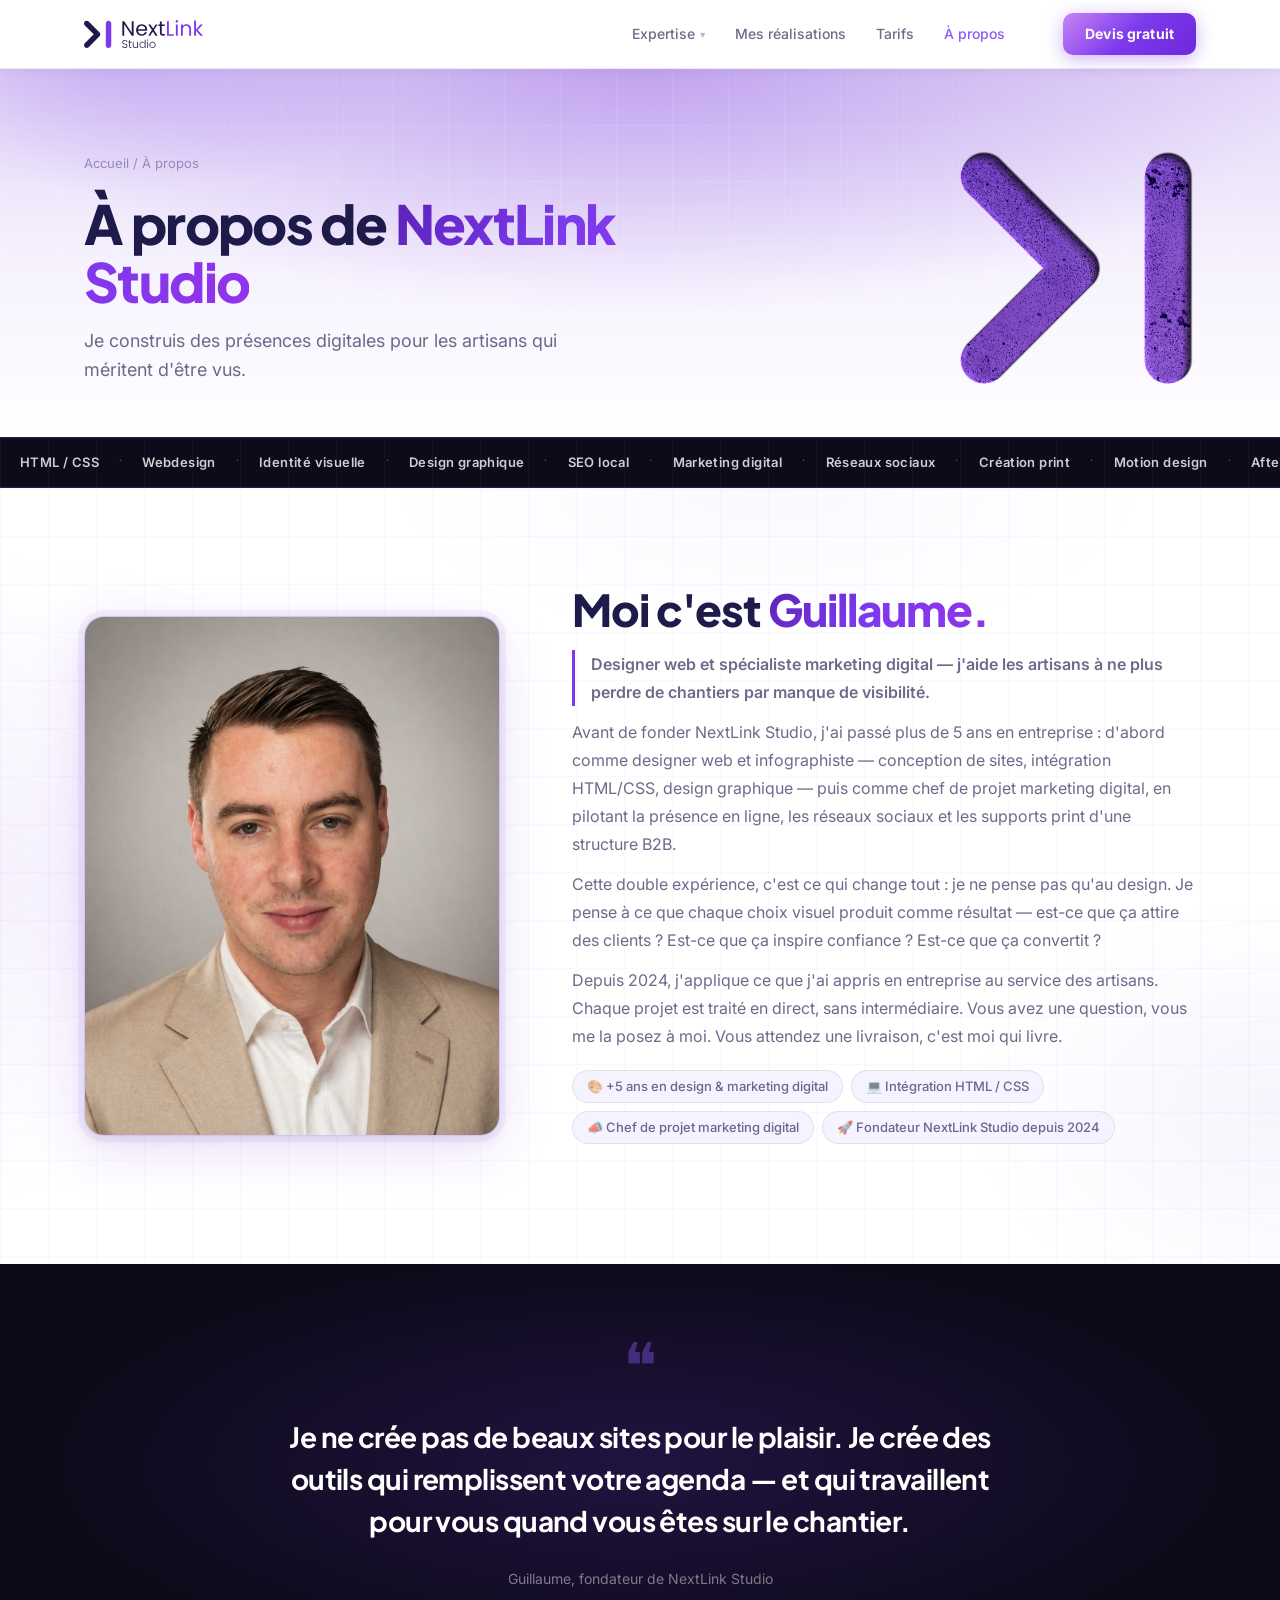
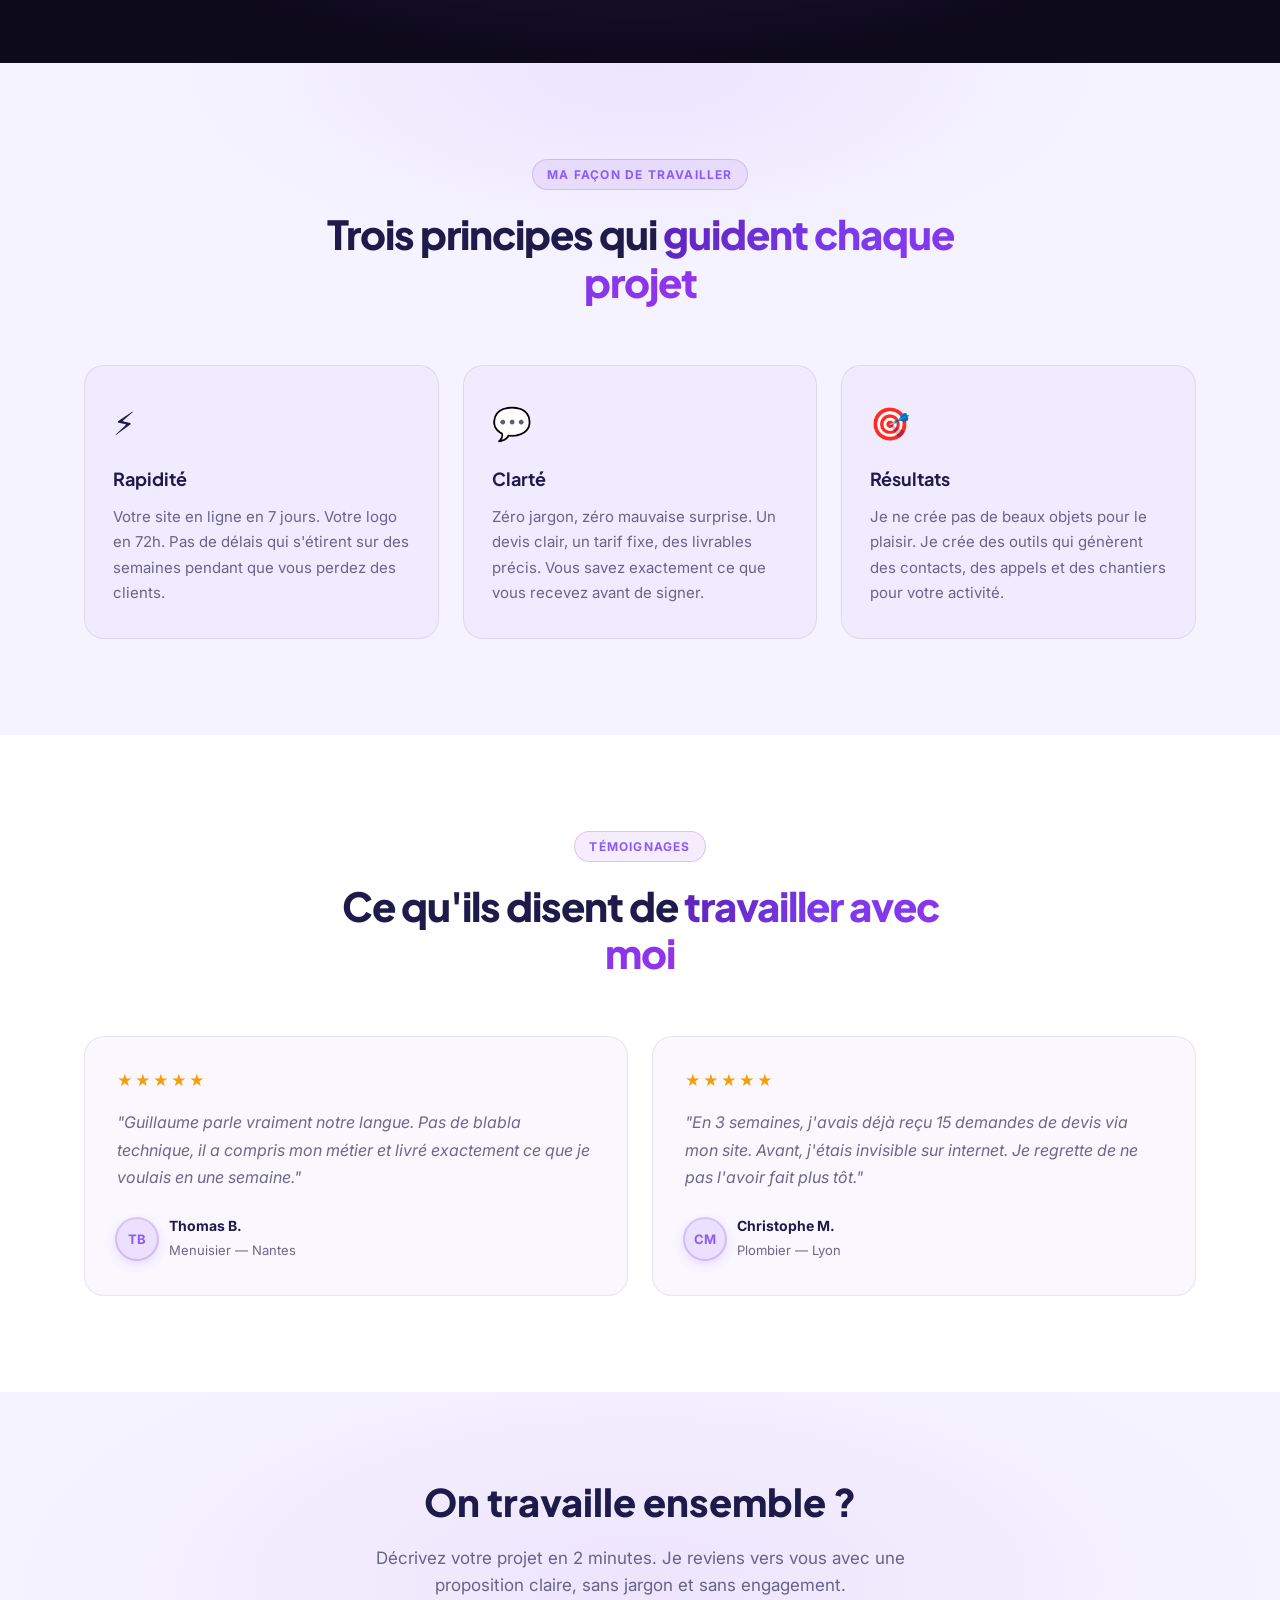
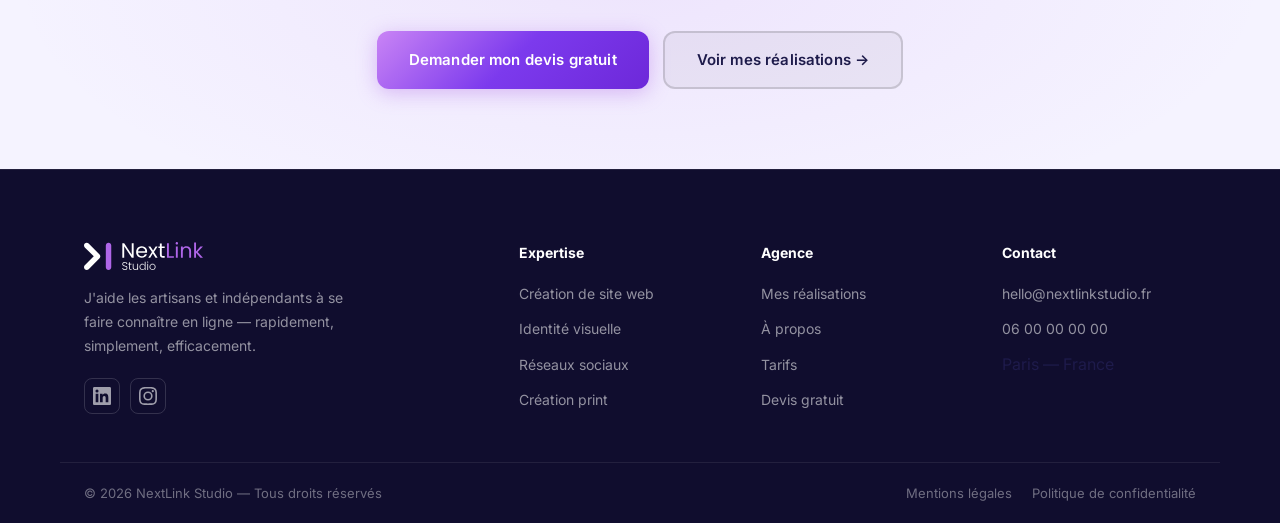
==== commit 3fda21a1: "improve about page" ====
--- a/a-propos.html
+++ b/a-propos.html
@@ -85,12 +85,43 @@
   </div>
 
   <!-- PAGE HERO -->
-  <section class="page-hero">
+  <section class="page-hero page-hero--split">
     <div class="page-hero-bg"></div>
     <div class="container page-hero-content">
-      <div class="page-breadcrumb"><a href="index.html">Accueil</a> / <span>À propos</span></div>
-      <h1>À propos de <span class="gradient-text">NextLink Studio</span></h1>
-      <p>Je construis des présences digitales pour les artisans qui méritent d'être vus.</p>
+      <div class="page-hero-text">
+        <div class="page-breadcrumb"><a href="index.html">Accueil</a> / <span>À propos</span></div>
+        <h1>À propos de <span class="gradient-text">NextLink Studio</span></h1>
+        <p>Je construis des présences digitales pour les artisans qui méritent d'être vus.</p>
+      </div>
+      <div class="page-hero-img about-hero-img">
+        <img src="images/mockup_logo_fav.png" alt="NextLink Studio — création digitale">
+      </div>
+    </div>
+    <div class="skills-ticker">
+      <div class="skills-ticker-track">
+        <span>HTML / CSS</span><span class="skills-sep">·</span>
+        <span>Webdesign</span><span class="skills-sep">·</span>
+        <span>Identité visuelle</span><span class="skills-sep">·</span>
+        <span>Design graphique</span><span class="skills-sep">·</span>
+        <span>SEO local</span><span class="skills-sep">·</span>
+        <span>Marketing digital</span><span class="skills-sep">·</span>
+        <span>Réseaux sociaux</span><span class="skills-sep">·</span>
+        <span>Création print</span><span class="skills-sep">·</span>
+        <span>Motion design</span><span class="skills-sep">·</span>
+        <span>After Effects</span><span class="skills-sep">·</span>
+        <span>Figma</span><span class="skills-sep">·</span>
+        <span>HTML / CSS</span><span class="skills-sep">·</span>
+        <span>Webdesign</span><span class="skills-sep">·</span>
+        <span>Identité visuelle</span><span class="skills-sep">·</span>
+        <span>Design graphique</span><span class="skills-sep">·</span>
+        <span>SEO local</span><span class="skills-sep">·</span>
+        <span>Marketing digital</span><span class="skills-sep">·</span>
+        <span>Réseaux sociaux</span><span class="skills-sep">·</span>
+        <span>Création print</span><span class="skills-sep">·</span>
+        <span>Motion design</span><span class="skills-sep">·</span>
+        <span>After Effects</span><span class="skills-sep">·</span>
+        <span>Figma</span><span class="skills-sep">·</span>
+      </div>
     </div>
   </section>
 
--- a/style.css
+++ b/style.css
@@ -1667,8 +1667,47 @@
 .page-hero {
   position: relative;
   background: var(--bg);
-  padding: 80px 0 40px;
+  padding: 80px 0 0;
   overflow: hidden;
+}
+.page-hero-content { padding-bottom: 48px; }
+
+.skills-ticker {
+  background: #0d0a1a;
+  overflow: hidden;
+  padding: 14px 0;
+  position: relative;
+  border-top: 1px solid rgba(124,58,237,0.25);
+  border-bottom: 1px solid rgba(124,58,237,0.25);
+}
+.skills-ticker::before {
+  content: '';
+  position: absolute;
+  inset: 0;
+  background-image:
+    linear-gradient(rgba(255,255,255,0.03) 1px, transparent 1px),
+    linear-gradient(90deg, rgba(255,255,255,0.03) 1px, transparent 1px);
+  background-size: 48px 48px;
+  pointer-events: none;
+}
+.skills-ticker-track {
+  display: flex;
+  white-space: nowrap;
+  width: max-content;
+  animation: mid-ticker-scroll 35s linear infinite;
+}
+.skills-ticker-track span {
+  font-size: 13px;
+  font-weight: 600;
+  color: rgba(255,255,255,0.80);
+  letter-spacing: 0.03em;
+  padding: 0 20px;
+}
+.skills-sep {
+  color: rgba(167,139,250,0.60) !important;
+  padding: 0 !important;
+  font-size: 11px !important;
+  font-weight: 400 !important;
 }
 .page-hero-bg {
   position: absolute; inset: 0;
@@ -1692,7 +1731,7 @@
 .page-hero-content { position: relative; }
 .page-hero--split .page-hero-content {
   display: grid;
-  grid-template-columns: 1fr auto;
+  grid-template-columns: 1fr 1fr;
   gap: 48px;
   align-items: center;
 }
@@ -1717,12 +1756,18 @@
   display: block;
   filter: drop-shadow(0 4px 12px rgba(124,58,237,0.20));
 }
+.page-hero-img { max-width: 240px; justify-self: end; }
 .page-hero-img img {
   width: 100%;
   height: auto;
   display: block;
   border-radius: 16px;
   box-shadow: 0 24px 64px rgba(0,0,0,0.12);
+}
+.about-hero-img img {
+  box-shadow: none;
+  border-radius: 0;
+  mix-blend-mode: multiply;
 }
 .page-breadcrumb { font-size: 13px; color: var(--text-subtle); margin-bottom: 20px; }
 .page-breadcrumb a { color: var(--text-subtle); text-decoration: none; }
@@ -2481,13 +2526,14 @@
 .faq-section .container { position: relative; z-index: 1; }
 .faq-list { max-width: 720px; margin: 0 auto; display: flex; flex-direction: column; gap: 12px; }
 .faq-item {
-  background: var(--bg-card);
+  background: var(--bg);
   border-radius: var(--radius);
   border: 1px solid var(--border);
   overflow: hidden;
   transition: var(--transition);
-}
-.faq-item:hover { border-color: var(--border-purple); }
+  box-shadow: 0 2px 8px rgba(0,0,0,0.05), 0 4px 16px rgba(0,0,0,0.04);
+}
+.faq-item:hover { border-color: var(--border-purple); box-shadow: 0 4px 16px rgba(124,58,237,0.08), 0 8px 32px rgba(0,0,0,0.06); }
 .faq-question {
   width: 100%;
   display: flex; justify-content: space-between; align-items: center;
@@ -2721,7 +2767,7 @@
   .steps::before     { display: none; }
   .contact-grid      { grid-template-columns: 1fr; }
   .page-hero--split .page-hero-content { grid-template-columns: 1fr; }
-  .page-hero-img { order: -1; }
+  .page-hero-img { order: -1; max-width: 180px; justify-self: center; margin: 0 auto; }
   .about-hero-logo-wrap { display: none; }
   .iv-analogy        { grid-template-columns: 1fr; gap: 32px; }
   .iv-includes-grid  { grid-template-columns: 1fr; }
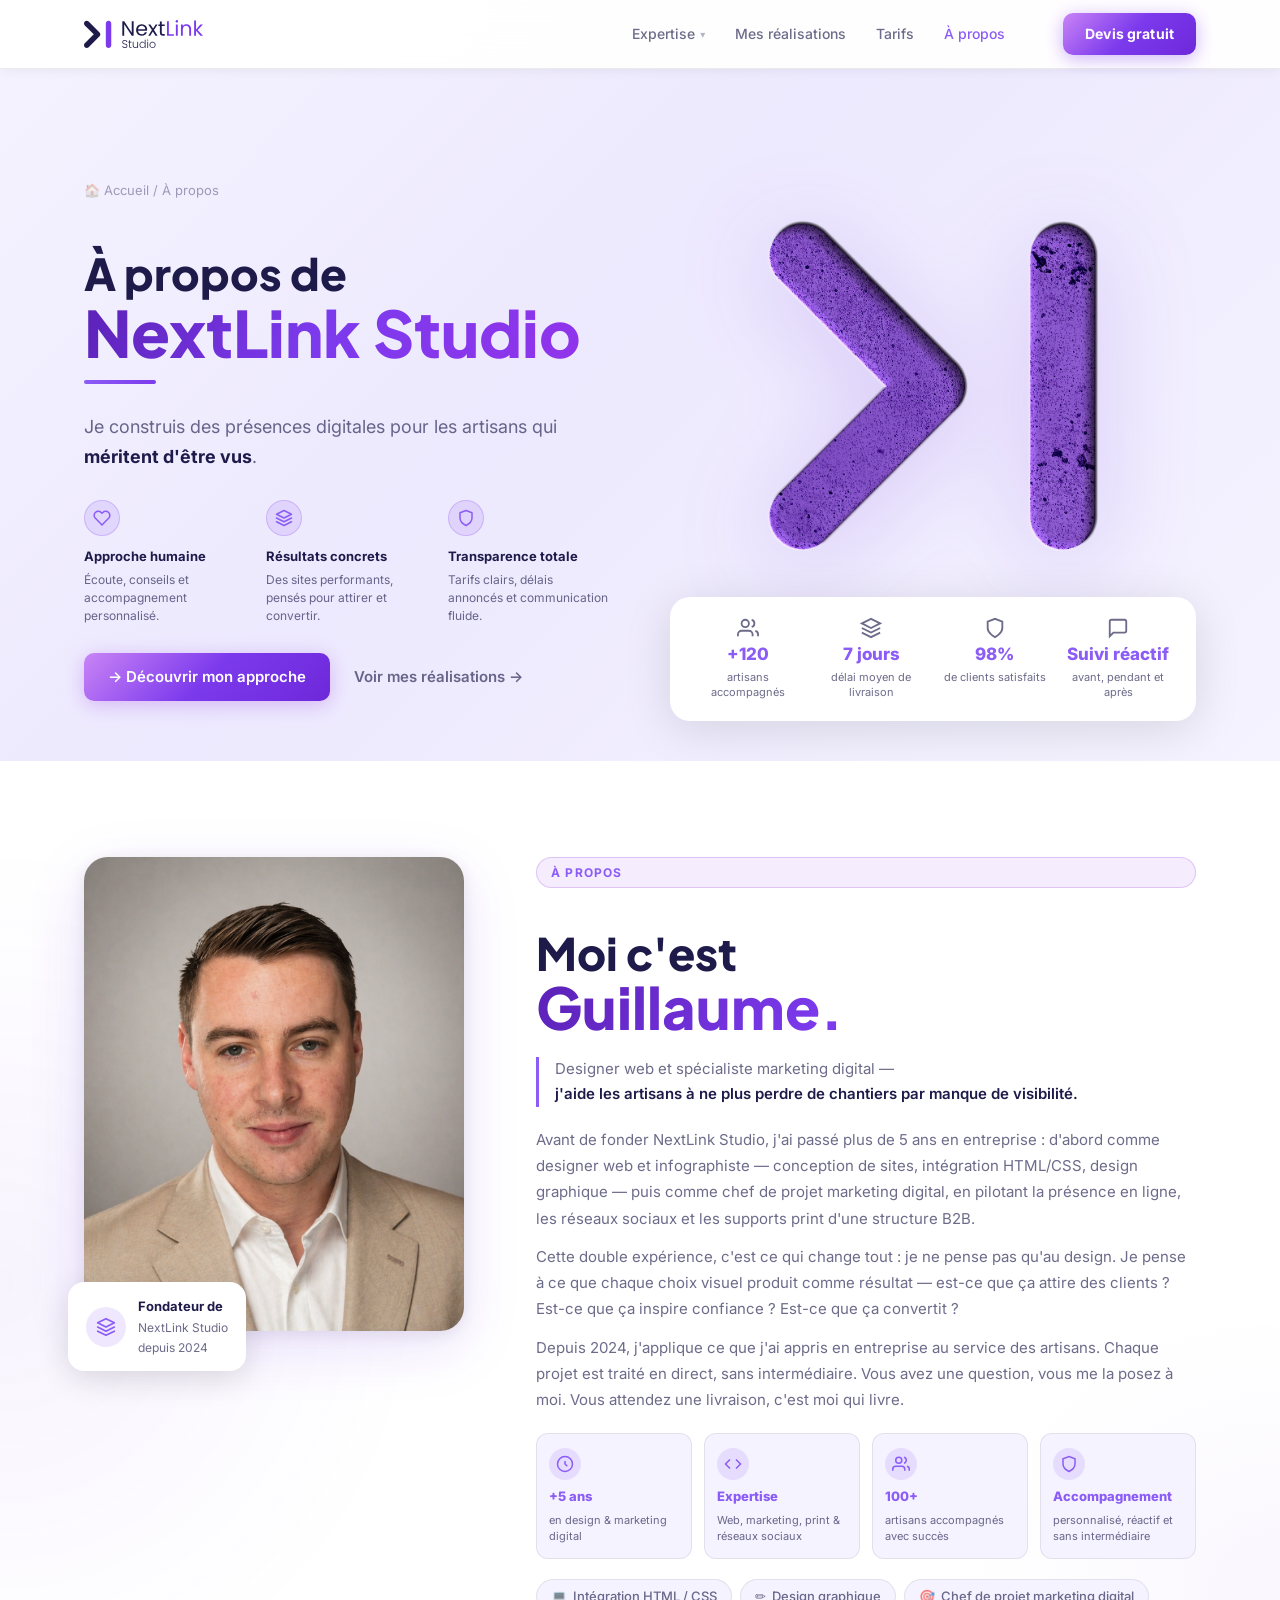
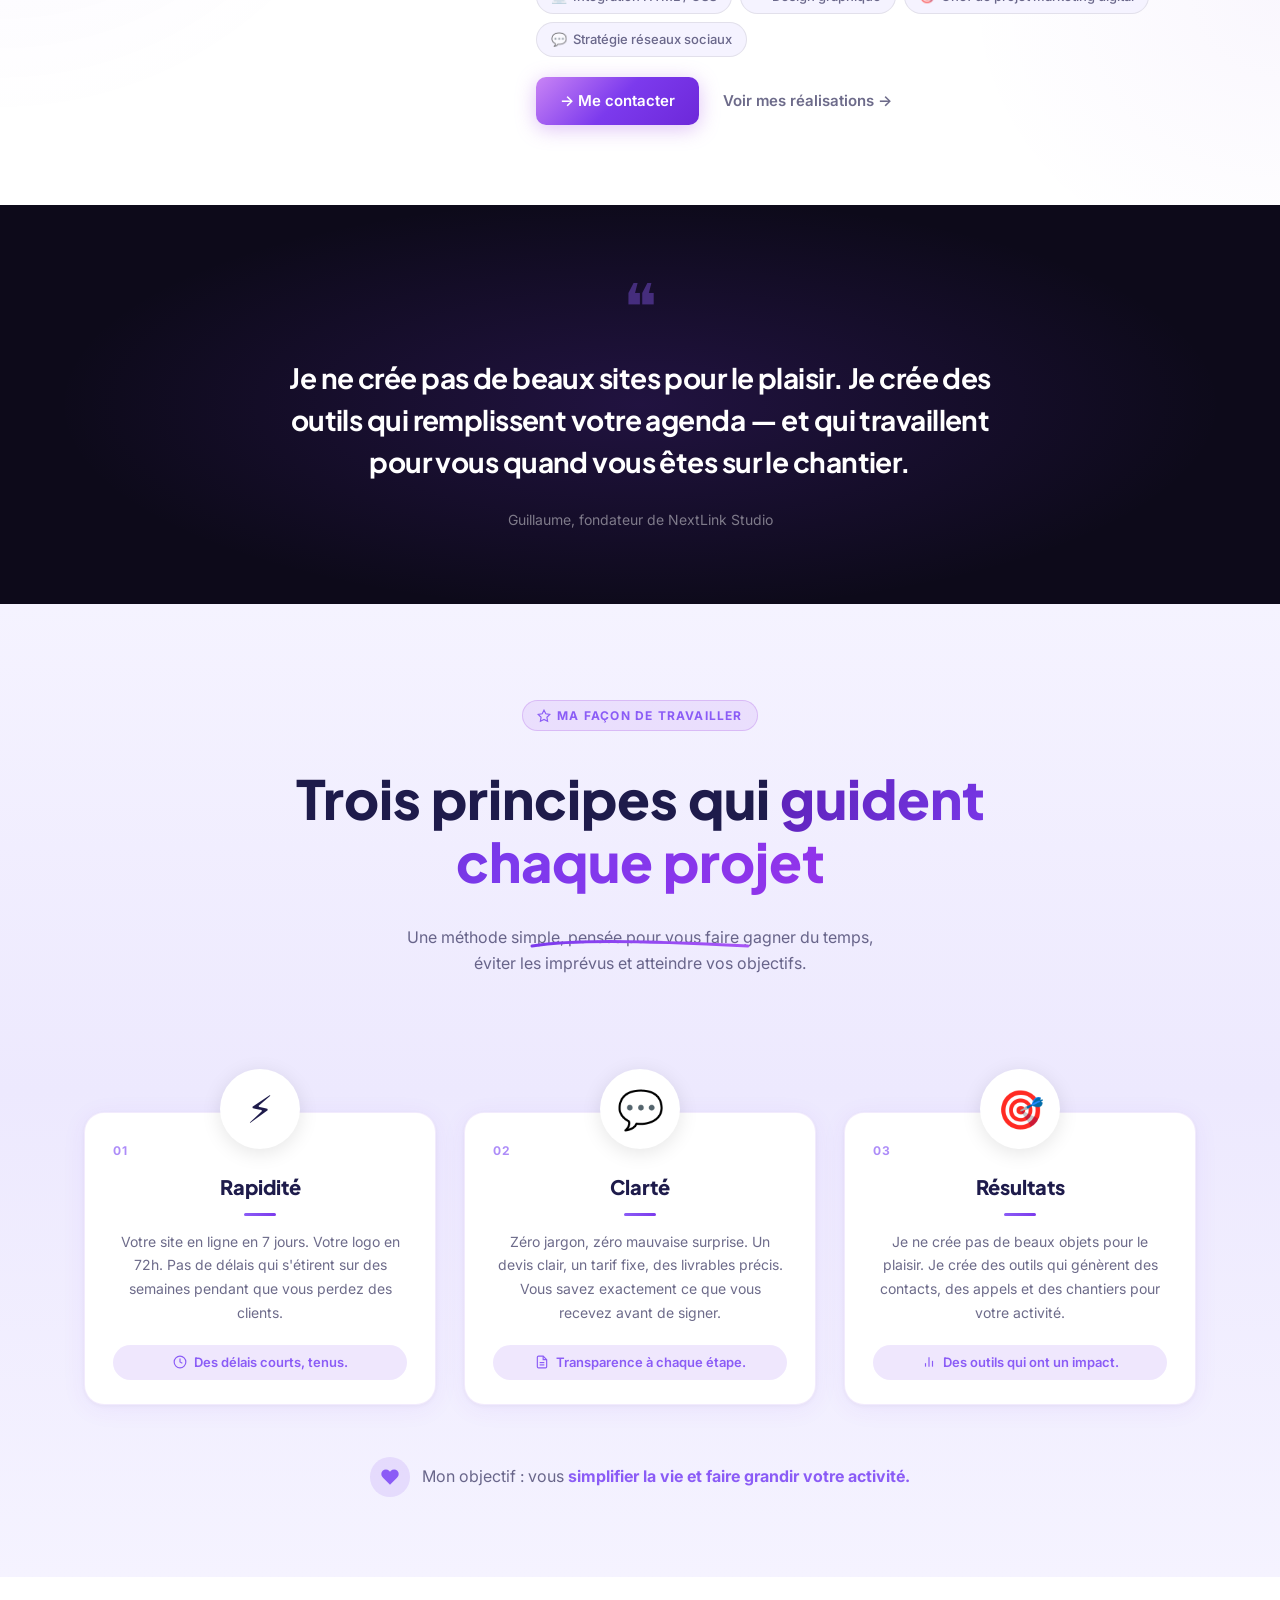
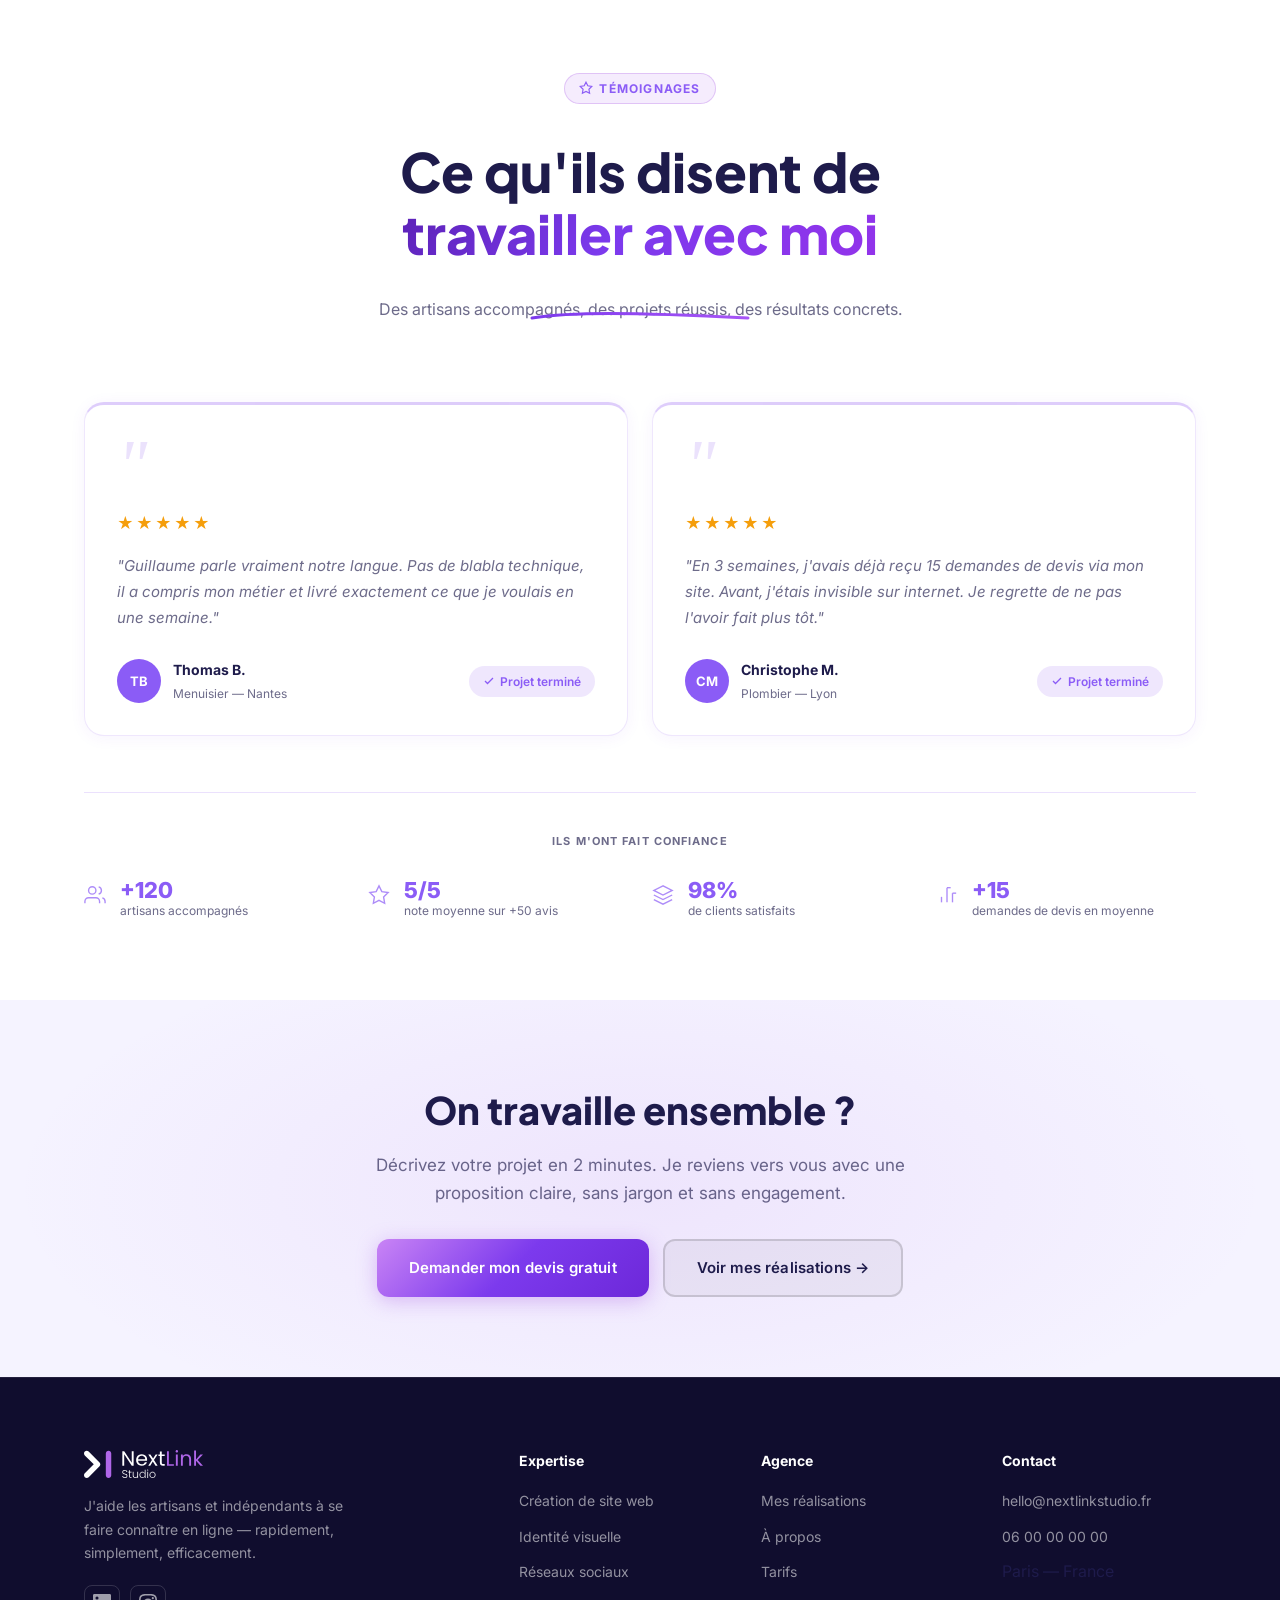
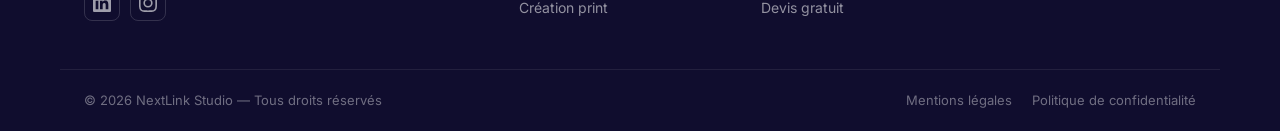
==== commit 09ca4825: "change design section" ====
--- a/a-propos.html
+++ b/a-propos.html
@@ -84,67 +84,188 @@
     </div>
   </div>
 
-  <!-- PAGE HERO -->
-  <section class="page-hero page-hero--split">
-    <div class="page-hero-bg"></div>
-    <div class="container page-hero-content">
-      <div class="page-hero-text">
-        <div class="page-breadcrumb"><a href="index.html">Accueil</a> / <span>À propos</span></div>
-        <h1>À propos de <span class="gradient-text">NextLink Studio</span></h1>
-        <p>Je construis des présences digitales pour les artisans qui méritent d'être vus.</p>
-      </div>
-      <div class="page-hero-img about-hero-img">
-        <img src="images/mockup_logo_fav.png" alt="NextLink Studio — création digitale">
-      </div>
-    </div>
-    <div class="skills-ticker">
-      <div class="skills-ticker-track">
-        <span>HTML / CSS</span><span class="skills-sep">·</span>
-        <span>Webdesign</span><span class="skills-sep">·</span>
-        <span>Identité visuelle</span><span class="skills-sep">·</span>
-        <span>Design graphique</span><span class="skills-sep">·</span>
-        <span>SEO local</span><span class="skills-sep">·</span>
-        <span>Marketing digital</span><span class="skills-sep">·</span>
-        <span>Réseaux sociaux</span><span class="skills-sep">·</span>
-        <span>Création print</span><span class="skills-sep">·</span>
-        <span>Motion design</span><span class="skills-sep">·</span>
-        <span>After Effects</span><span class="skills-sep">·</span>
-        <span>Figma</span><span class="skills-sep">·</span>
-        <span>HTML / CSS</span><span class="skills-sep">·</span>
-        <span>Webdesign</span><span class="skills-sep">·</span>
-        <span>Identité visuelle</span><span class="skills-sep">·</span>
-        <span>Design graphique</span><span class="skills-sep">·</span>
-        <span>SEO local</span><span class="skills-sep">·</span>
-        <span>Marketing digital</span><span class="skills-sep">·</span>
-        <span>Réseaux sociaux</span><span class="skills-sep">·</span>
-        <span>Création print</span><span class="skills-sep">·</span>
-        <span>Motion design</span><span class="skills-sep">·</span>
-        <span>After Effects</span><span class="skills-sep">·</span>
-        <span>Figma</span><span class="skills-sep">·</span>
-      </div>
+  <!-- PAGE HERO — À PROPOS -->
+  <section class="ap-hero">
+    <div class="container ap-hero-inner">
+
+      <!-- LEFT -->
+      <div class="ap-hero-left">
+        <div class="page-breadcrumb"><a href="index.html">🏠 Accueil</a> / <span>À propos</span></div>
+
+        <h1 class="ap-hero-title">
+          <span class="ap-hero-title-top">À propos de</span>
+          <span class="gradient-text ap-hero-title-name">NextLink Studio</span>
+          <span class="ap-hero-underline"></span>
+        </h1>
+
+        <p class="ap-hero-sub">Je construis des présences digitales pour les artisans qui <strong>méritent d'être vus</strong>.</p>
+
+        <div class="ap-hero-features">
+          <div class="ap-hero-feature">
+            <div class="ap-feature-icon">
+              <svg xmlns="http://www.w3.org/2000/svg" width="18" height="18" viewBox="0 0 24 24" fill="none" stroke="currentColor" stroke-width="2" stroke-linecap="round" stroke-linejoin="round"><path d="M20.84 4.61a5.5 5.5 0 0 0-7.78 0L12 5.67l-1.06-1.06a5.5 5.5 0 0 0-7.78 7.78l1.06 1.06L12 21.23l7.78-7.78 1.06-1.06a5.5 5.5 0 0 0 0-7.78z"></path></svg>
+            </div>
+            <div class="ap-feature-body">
+              <strong>Approche humaine</strong>
+              <p>Écoute, conseils et accompagnement personnalisé.</p>
+            </div>
+          </div>
+          <div class="ap-hero-feature">
+            <div class="ap-feature-icon">
+              <svg xmlns="http://www.w3.org/2000/svg" width="18" height="18" viewBox="0 0 24 24" fill="none" stroke="currentColor" stroke-width="2" stroke-linecap="round" stroke-linejoin="round"><path d="M12 2L2 7l10 5 10-5-10-5z"/><path d="M2 17l10 5 10-5"/><path d="M2 12l10 5 10-5"/></svg>
+            </div>
+            <div class="ap-feature-body">
+              <strong>Résultats concrets</strong>
+              <p>Des sites performants, pensés pour attirer et convertir.</p>
+            </div>
+          </div>
+          <div class="ap-hero-feature">
+            <div class="ap-feature-icon">
+              <svg xmlns="http://www.w3.org/2000/svg" width="18" height="18" viewBox="0 0 24 24" fill="none" stroke="currentColor" stroke-width="2" stroke-linecap="round" stroke-linejoin="round"><path d="M12 22s8-4 8-10V5l-8-3-8 3v7c0 6 8 10 8 10z"/></svg>
+            </div>
+            <div class="ap-feature-body">
+              <strong>Transparence totale</strong>
+              <p>Tarifs clairs, délais annoncés et communication fluide.</p>
+            </div>
+          </div>
+        </div>
+
+        <div class="ap-hero-actions">
+          <a href="#about-section" class="btn btn-primary">→ Découvrir mon approche</a>
+          <a href="realisations.html" class="sw-hero-link">Voir mes réalisations →</a>
+        </div>
+      </div>
+
+      <!-- RIGHT -->
+      <div class="ap-hero-right">
+        <div class="ap-hero-visual">
+          <img src="images/mockup_logo_fav.png" alt="NextLink Studio — création digitale" class="ap-hero-img" />
+        </div>
+        <div class="ap-hero-stats-card">
+          <div class="ap-hero-stat">
+            <span class="ap-stat-icon">
+              <svg xmlns="http://www.w3.org/2000/svg" width="22" height="22" viewBox="0 0 24 24" fill="none" stroke="currentColor" stroke-width="2"><path d="M17 21v-2a4 4 0 0 0-4-4H5a4 4 0 0 0-4 4v2"/><circle cx="9" cy="7" r="4"/><path d="M23 21v-2a4 4 0 0 0-3-3.87"/><path d="M16 3.13a4 4 0 0 1 0 7.75"/></svg>
+            </span>
+            <strong>+120</strong>
+            <span>artisans accompagnés</span>
+          </div>
+          <div class="ap-hero-stat">
+            <span class="ap-stat-icon">
+              <svg xmlns="http://www.w3.org/2000/svg" width="22" height="22" viewBox="0 0 24 24" fill="none" stroke="currentColor" stroke-width="2"><path d="M12 2L2 7l10 5 10-5-10-5z"/><path d="M2 17l10 5 10-5"/><path d="M2 12l10 5 10-5"/></svg>
+            </span>
+            <strong>7 jours</strong>
+            <span>délai moyen de livraison</span>
+          </div>
+          <div class="ap-hero-stat">
+            <span class="ap-stat-icon">
+              <svg xmlns="http://www.w3.org/2000/svg" width="22" height="22" viewBox="0 0 24 24" fill="none" stroke="currentColor" stroke-width="2"><path d="M12 22s8-4 8-10V5l-8-3-8 3v7c0 6 8 10 8 10z"/></svg>
+            </span>
+            <strong>98%</strong>
+            <span>de clients satisfaits</span>
+          </div>
+          <div class="ap-hero-stat">
+            <span class="ap-stat-icon">
+              <svg xmlns="http://www.w3.org/2000/svg" width="22" height="22" viewBox="0 0 24 24" fill="none" stroke="currentColor" stroke-width="2"><path d="M21 15a2 2 0 0 1-2 2H7l-4 4V5a2 2 0 0 1 2-2h14a2 2 0 0 1 2 2z"/></svg>
+            </span>
+            <strong>Suivi réactif</strong>
+            <span>avant, pendant et après</span>
+          </div>
+        </div>
+      </div>
+
     </div>
   </section>
 
   <!-- ABOUT PRINCIPAL -->
-  <section class="about-section">
+  <section class="about-section" id="about-section">
     <div class="container">
-      <div class="about-grid">
-        <div class="about-photo-wrap">
-          <img src="images/guillaume.png" alt="Guillaume — NextLink Studio">
-        </div>
-        <div class="about-text">
-          <h2 class="about-heading">Moi c'est <span class="gradient-text">Guillaume.</span></h2>
-          <p class="about-lead">Designer web et spécialiste marketing digital — j'aide les artisans à ne plus perdre de chantiers par manque de visibilité.</p>
-          <p>Avant de fonder NextLink Studio, j'ai passé plus de 5 ans en entreprise : d'abord comme designer web et infographiste — conception de sites, intégration HTML/CSS, design graphique — puis comme chef de projet marketing digital, en pilotant la présence en ligne, les réseaux sociaux et les supports print d'une structure B2B.</p>
-          <p>Cette double expérience, c'est ce qui change tout : je ne pense pas qu'au design. Je pense à ce que chaque choix visuel produit comme résultat — est-ce que ça attire des clients ? Est-ce que ça inspire confiance ? Est-ce que ça convertit ?</p>
-          <p>Depuis 2024, j'applique ce que j'ai appris en entreprise au service des artisans. Chaque projet est traité en direct, sans intermédiaire. Vous avez une question, vous me la posez à moi. Vous attendez une livraison, c'est moi qui livre.</p>
-          <div class="about-xp-chips">
-            <span class="about-xp-chip">🎨 +5 ans en design & marketing digital</span>
-            <span class="about-xp-chip">💻 Intégration HTML / CSS</span>
-            <span class="about-xp-chip">📣 Chef de projet marketing digital</span>
-            <span class="about-xp-chip">🚀 Fondateur NextLink Studio depuis 2024</span>
-          </div>
-        </div>
+      <div class="ab-grid">
+
+        <!-- PHOTO -->
+        <div class="ab-photo-col">
+          <div class="ab-photo-card">
+            <div class="ab-photo-dots"></div>
+            <img src="images/guillaume.png" alt="Guillaume — NextLink Studio" class="ab-photo" />
+          </div>
+          <div class="ab-founder-badge">
+            <div class="ab-founder-icon">
+              <svg xmlns="http://www.w3.org/2000/svg" width="20" height="20" viewBox="0 0 24 24" fill="none" stroke="currentColor" stroke-width="2" stroke-linecap="round" stroke-linejoin="round"><path d="M12 2L2 7l10 5 10-5-10-5z"/><path d="M2 17l10 5 10-5"/><path d="M2 12l10 5 10-5"/></svg>
+            </div>
+            <div class="ab-founder-text">
+              <strong>Fondateur de</strong>
+              <span>NextLink Studio</span>
+              <span>depuis 2024</span>
+            </div>
+          </div>
+        </div>
+
+        <!-- TEXT -->
+        <div class="ab-text-col">
+          <div class="section-badge">À propos</div>
+
+          <h2 class="ab-heading">
+            <span class="ab-heading-top">Moi c'est</span>
+            <span class="gradient-text ab-heading-name">Guillaume.</span>
+          </h2>
+
+          <blockquote class="ab-lead-quote">
+            Designer web et spécialiste marketing digital —<br />
+            <strong>j'aide les artisans à ne plus perdre de chantiers par manque de visibilité.</strong>
+          </blockquote>
+
+          <div class="ab-paragraphs">
+            <p>Avant de fonder NextLink Studio, j'ai passé plus de 5 ans en entreprise : d'abord comme designer web et infographiste — conception de sites, intégration HTML/CSS, design graphique — puis comme chef de projet marketing digital, en pilotant la présence en ligne, les réseaux sociaux et les supports print d'une structure B2B.</p>
+            <p>Cette double expérience, c'est ce qui change tout : je ne pense pas qu'au design. Je pense à ce que chaque choix visuel produit comme résultat — est-ce que ça attire des clients ? Est-ce que ça inspire confiance ? Est-ce que ça convertit ?</p>
+            <p>Depuis 2024, j'applique ce que j'ai appris en entreprise au service des artisans. Chaque projet est traité en direct, sans intermédiaire. Vous avez une question, vous me la posez à moi. Vous attendez une livraison, c'est moi qui livre.</p>
+          </div>
+
+          <!-- 4 MINI STATS -->
+          <div class="ab-stats">
+            <div class="ab-stat">
+              <div class="ab-stat-icon">
+                <svg xmlns="http://www.w3.org/2000/svg" width="18" height="18" viewBox="0 0 24 24" fill="none" stroke="currentColor" stroke-width="2"><circle cx="12" cy="12" r="10"/><path d="M12 8v4l3 3"/></svg>
+              </div>
+              <strong>+5 ans</strong>
+              <span>en design &amp; marketing digital</span>
+            </div>
+            <div class="ab-stat">
+              <div class="ab-stat-icon">
+                <svg xmlns="http://www.w3.org/2000/svg" width="18" height="18" viewBox="0 0 24 24" fill="none" stroke="currentColor" stroke-width="2"><polyline points="16 18 22 12 16 6"/><polyline points="8 6 2 12 8 18"/></svg>
+              </div>
+              <strong>Expertise</strong>
+              <span>Web, marketing, print &amp; réseaux sociaux</span>
+            </div>
+            <div class="ab-stat">
+              <div class="ab-stat-icon">
+                <svg xmlns="http://www.w3.org/2000/svg" width="18" height="18" viewBox="0 0 24 24" fill="none" stroke="currentColor" stroke-width="2"><path d="M17 21v-2a4 4 0 0 0-4-4H5a4 4 0 0 0-4 4v2"/><circle cx="9" cy="7" r="4"/><path d="M23 21v-2a4 4 0 0 0-3-3.87"/><path d="M16 3.13a4 4 0 0 1 0 7.75"/></svg>
+              </div>
+              <strong>100+</strong>
+              <span>artisans accompagnés avec succès</span>
+            </div>
+            <div class="ab-stat">
+              <div class="ab-stat-icon">
+                <svg xmlns="http://www.w3.org/2000/svg" width="18" height="18" viewBox="0 0 24 24" fill="none" stroke="currentColor" stroke-width="2"><path d="M12 22s8-4 8-10V5l-8-3-8 3v7c0 6 8 10 8 10z"/></svg>
+              </div>
+              <strong>Accompagnement</strong>
+              <span>personnalisé, réactif et sans intermédiaire</span>
+            </div>
+          </div>
+
+          <!-- SKILL PILLS -->
+          <div class="ab-skills">
+            <span class="ab-skill"><span>💻</span> Intégration HTML / CSS</span>
+            <span class="ab-skill"><span>✏️</span> Design graphique</span>
+            <span class="ab-skill"><span>🎯</span> Chef de projet marketing digital</span>
+            <span class="ab-skill"><span>💬</span> Stratégie réseaux sociaux</span>
+          </div>
+
+          <!-- CTAs -->
+          <div class="ab-actions">
+            <a href="devis.html" class="btn btn-primary">→ Me contacter</a>
+            <a href="realisations.html" class="sw-hero-link">Voir mes réalisations →</a>
+          </div>
+        </div>
+
       </div>
     </div>
   </section>
@@ -161,57 +282,187 @@
   </section>
 
   <!-- VALEURS -->
-  <section class="about-values">
+  <section class="av-section">
     <div class="container">
-      <div class="section-header text-center">
-        <div class="section-badge">Ma façon de travailler</div>
-        <h2>Trois principes qui <span class="gradient-text">guident chaque projet</span></h2>
-      </div>
-      <div class="about-values-grid">
-        <div class="about-value-card">
-          <div class="about-value-icon">⚡</div>
-          <h3>Rapidité</h3>
+
+      <!-- Header -->
+      <div class="av-header">
+        <div class="section-badge">
+          <svg xmlns="http://www.w3.org/2000/svg" width="14" height="14" viewBox="0 0 24 24" fill="none" stroke="currentColor" stroke-width="2"><path d="M12 2l3.09 6.26L22 9.27l-5 4.87 1.18 6.88L12 17.77l-6.18 3.25L7 14.14 2 9.27l6.91-1.01L12 2z"/></svg>
+          Ma façon de travailler
+        </div>
+        <h2 class="av-title">
+          Trois principes qui <span class="gradient-text">guident<br>chaque projet</span>
+          <span class="av-title-underline">
+            <svg viewBox="0 0 220 12" fill="none" xmlns="http://www.w3.org/2000/svg" preserveAspectRatio="none"><path d="M2 9 C40 3, 100 3, 218 9" stroke="url(#ugrad)" stroke-width="3" stroke-linecap="round"/><defs><linearGradient id="ugrad" x1="0" y1="0" x2="1" y2="0"><stop offset="0%" stop-color="#7c3aed"/><stop offset="100%" stop-color="#a855f7"/></linearGradient></defs></svg>
+          </span>
+        </h2>
+        <p class="av-subtitle">Une méthode simple, pensée pour vous faire gagner du temps,<br>éviter les imprévus et atteindre vos objectifs.</p>
+      </div>
+
+      <!-- Cards -->
+      <div class="av-grid">
+
+        <div class="av-card">
+          <div class="av-card-icon-wrap">
+            <div class="av-card-icon">⚡</div>
+          </div>
+          <span class="av-card-num">01</span>
+          <h3 class="av-card-title">Rapidité</h3>
+          <div class="av-card-line"></div>
           <p>Votre site en ligne en 7 jours. Votre logo en 72h. Pas de délais qui s'étirent sur des semaines pendant que vous perdez des clients.</p>
-        </div>
-        <div class="about-value-card">
-          <div class="about-value-icon">💬</div>
-          <h3>Clarté</h3>
+          <div class="av-card-tag">
+            <svg xmlns="http://www.w3.org/2000/svg" width="14" height="14" viewBox="0 0 24 24" fill="none" stroke="currentColor" stroke-width="2"><circle cx="12" cy="12" r="10"/><polyline points="12 6 12 12 16 14"/></svg>
+            Des délais courts, tenus.
+          </div>
+        </div>
+
+        <div class="av-card">
+          <div class="av-card-icon-wrap">
+            <div class="av-card-icon">💬</div>
+          </div>
+          <span class="av-card-num">02</span>
+          <h3 class="av-card-title">Clarté</h3>
+          <div class="av-card-line"></div>
           <p>Zéro jargon, zéro mauvaise surprise. Un devis clair, un tarif fixe, des livrables précis. Vous savez exactement ce que vous recevez avant de signer.</p>
-        </div>
-        <div class="about-value-card">
-          <div class="about-value-icon">🎯</div>
-          <h3>Résultats</h3>
+          <div class="av-card-tag">
+            <svg xmlns="http://www.w3.org/2000/svg" width="14" height="14" viewBox="0 0 24 24" fill="none" stroke="currentColor" stroke-width="2"><path d="M14 2H6a2 2 0 0 0-2 2v16a2 2 0 0 0 2 2h12a2 2 0 0 0 2-2V8z"/><polyline points="14 2 14 8 20 8"/><line x1="16" y1="13" x2="8" y2="13"/><line x1="16" y1="17" x2="8" y2="17"/></svg>
+            Transparence à chaque étape.
+          </div>
+        </div>
+
+        <div class="av-card">
+          <div class="av-card-icon-wrap">
+            <div class="av-card-icon">🎯</div>
+          </div>
+          <span class="av-card-num">03</span>
+          <h3 class="av-card-title">Résultats</h3>
+          <div class="av-card-line"></div>
           <p>Je ne crée pas de beaux objets pour le plaisir. Je crée des outils qui génèrent des contacts, des appels et des chantiers pour votre activité.</p>
-        </div>
-      </div>
+          <div class="av-card-tag">
+            <svg xmlns="http://www.w3.org/2000/svg" width="14" height="14" viewBox="0 0 24 24" fill="none" stroke="currentColor" stroke-width="2"><line x1="18" y1="20" x2="18" y2="10"/><line x1="12" y1="20" x2="12" y2="4"/><line x1="6" y1="20" x2="6" y2="14"/></svg>
+            Des outils qui ont un impact.
+          </div>
+        </div>
+
+      </div>
+
+      <!-- Tagline -->
+      <div class="av-tagline">
+        <div class="av-tagline-icon">
+          <svg xmlns="http://www.w3.org/2000/svg" width="20" height="20" viewBox="0 0 24 24" fill="currentColor"><path d="M20.84 4.61a5.5 5.5 0 0 0-7.78 0L12 5.67l-1.06-1.06a5.5 5.5 0 0 0-7.78 7.78l1.06 1.06L12 21.23l7.78-7.78 1.06-1.06a5.5 5.5 0 0 0 0-7.78z"/></svg>
+        </div>
+        <p>Mon objectif : vous <strong>simplifier la vie et faire grandir votre activité.</strong></p>
+      </div>
+
     </div>
   </section>
 
   <!-- TÉMOIGNAGES -->
-  <section class="about-testimonials-section">
+  <section class="at-section">
     <div class="container">
-      <div class="section-header text-center">
-        <div class="section-badge">Témoignages</div>
-        <h2>Ce qu'ils disent de <span class="gradient-text">travailler avec moi</span></h2>
-      </div>
-      <div class="about-testimonials-grid">
-        <div class="about-testimonial-card">
-          <div class="testimonial-stars">★★★★★</div>
-          <p>"Guillaume parle vraiment notre langue. Pas de blabla technique, il a compris mon métier et livré exactement ce que je voulais en une semaine."</p>
-          <div class="testimonial-author">
-            <div class="testimonial-avatar">TB</div>
-            <div><strong>Thomas B.</strong><span>Menuisier — Nantes</span></div>
-          </div>
-        </div>
-        <div class="about-testimonial-card">
-          <div class="testimonial-stars">★★★★★</div>
-          <p>"En 3 semaines, j'avais déjà reçu 15 demandes de devis via mon site. Avant, j'étais invisible sur internet. Je regrette de ne pas l'avoir fait plus tôt."</p>
-          <div class="testimonial-author">
-            <div class="testimonial-avatar">CM</div>
-            <div><strong>Christophe M.</strong><span>Plombier — Lyon</span></div>
-          </div>
-        </div>
-      </div>
+
+      <!-- Header -->
+      <div class="av-header">
+        <div class="section-badge">
+          <svg xmlns="http://www.w3.org/2000/svg" width="14" height="14" viewBox="0 0 24 24" fill="none" stroke="currentColor" stroke-width="2"><polygon points="12 2 15.09 8.26 22 9.27 17 14.14 18.18 21.02 12 17.77 5.82 21.02 7 14.14 2 9.27 8.91 8.26 12 2"/></svg>
+          Témoignages
+        </div>
+        <h2 class="av-title">
+          Ce qu'ils disent de<br><span class="gradient-text">travailler avec moi</span>
+          <span class="av-title-underline">
+            <svg viewBox="0 0 220 12" fill="none" xmlns="http://www.w3.org/2000/svg" preserveAspectRatio="none"><path d="M2 9 C40 3, 100 3, 218 9" stroke="url(#ugrad2)" stroke-width="3" stroke-linecap="round"/><defs><linearGradient id="ugrad2" x1="0" y1="0" x2="1" y2="0"><stop offset="0%" stop-color="#7c3aed"/><stop offset="100%" stop-color="#a855f7"/></linearGradient></defs></svg>
+          </span>
+        </h2>
+        <p class="av-subtitle">Des artisans accompagnés, des projets réussis, des résultats concrets.</p>
+      </div>
+
+      <!-- Cards -->
+      <div class="at-grid">
+
+        <div class="at-card">
+          <div class="at-quote-mark">"</div>
+          <div class="at-stars">★★★★★</div>
+          <p class="at-text">"Guillaume parle vraiment notre langue. Pas de blabla technique, il a compris mon métier et livré exactement ce que je voulais en une semaine."</p>
+          <div class="at-footer">
+            <div class="at-author">
+              <div class="at-avatar">TB</div>
+              <div class="at-author-info">
+                <strong>Thomas B.</strong>
+                <span>Menuisier — Nantes</span>
+              </div>
+            </div>
+            <div class="at-badge">
+              <svg xmlns="http://www.w3.org/2000/svg" width="12" height="12" viewBox="0 0 24 24" fill="none" stroke="currentColor" stroke-width="2.5"><polyline points="20 6 9 17 4 12"/></svg>
+              Projet terminé
+            </div>
+          </div>
+        </div>
+
+        <div class="at-card">
+          <div class="at-quote-mark">"</div>
+          <div class="at-stars">★★★★★</div>
+          <p class="at-text">"En 3 semaines, j'avais déjà reçu 15 demandes de devis via mon site. Avant, j'étais invisible sur internet. Je regrette de ne pas l'avoir fait plus tôt."</p>
+          <div class="at-footer">
+            <div class="at-author">
+              <div class="at-avatar">CM</div>
+              <div class="at-author-info">
+                <strong>Christophe M.</strong>
+                <span>Plombier — Lyon</span>
+              </div>
+            </div>
+            <div class="at-badge">
+              <svg xmlns="http://www.w3.org/2000/svg" width="12" height="12" viewBox="0 0 24 24" fill="none" stroke="currentColor" stroke-width="2.5"><polyline points="20 6 9 17 4 12"/></svg>
+              Projet terminé
+            </div>
+          </div>
+        </div>
+
+      </div>
+
+      <!-- Stats bar -->
+      <div class="at-stats-wrap">
+        <div class="at-stats-label">ILS M'ONT FAIT CONFIANCE</div>
+        <div class="at-stats">
+          <div class="at-stat">
+            <span class="at-stat-icon">
+              <svg xmlns="http://www.w3.org/2000/svg" width="22" height="22" viewBox="0 0 24 24" fill="none" stroke="currentColor" stroke-width="1.5"><path d="M17 21v-2a4 4 0 0 0-4-4H5a4 4 0 0 0-4 4v2"/><circle cx="9" cy="7" r="4"/><path d="M23 21v-2a4 4 0 0 0-3-3.87"/><path d="M16 3.13a4 4 0 0 1 0 7.75"/></svg>
+            </span>
+            <div class="at-stat-body">
+              <strong>+120</strong>
+              <span>artisans accompagnés</span>
+            </div>
+          </div>
+          <div class="at-stat">
+            <span class="at-stat-icon">
+              <svg xmlns="http://www.w3.org/2000/svg" width="22" height="22" viewBox="0 0 24 24" fill="none" stroke="currentColor" stroke-width="1.5"><polygon points="12 2 15.09 8.26 22 9.27 17 14.14 18.18 21.02 12 17.77 5.82 21.02 7 14.14 2 9.27 8.91 8.26 12 2"/></svg>
+            </span>
+            <div class="at-stat-body">
+              <strong>5/5</strong>
+              <span>note moyenne sur +50 avis</span>
+            </div>
+          </div>
+          <div class="at-stat">
+            <span class="at-stat-icon">
+              <svg xmlns="http://www.w3.org/2000/svg" width="22" height="22" viewBox="0 0 24 24" fill="none" stroke="currentColor" stroke-width="1.5"><path d="M12 2L2 7l10 5 10-5-10-5z"/><path d="M2 17l10 5 10-5"/><path d="M2 12l10 5 10-5"/></svg>
+            </span>
+            <div class="at-stat-body">
+              <strong>98%</strong>
+              <span>de clients satisfaits</span>
+            </div>
+          </div>
+          <div class="at-stat">
+            <span class="at-stat-icon">
+              <svg xmlns="http://www.w3.org/2000/svg" width="22" height="22" viewBox="0 0 24 24" fill="none" stroke="currentColor" stroke-width="1.5"><line x1="18" y1="20" x2="18" y2="10"/><line x1="12" y1="20" x2="12" y2="4"/><line x1="6" y1="20" x2="6" y2="14"/><polyline points="18 10 22 10"/><polyline points="12 4 16 4"/></svg>
+            </span>
+            <div class="at-stat-body">
+              <strong>+15</strong>
+              <span>demandes de devis en moyenne</span>
+            </div>
+          </div>
+        </div>
+      </div>
+
     </div>
   </section>
 
--- a/style.css
+++ b/style.css
@@ -40,7 +40,7 @@
 }
 
 *, *::before, *::after { box-sizing: border-box; margin: 0; padding: 0; -webkit-tap-highlight-color: transparent; }
-html { scroll-behavior: smooth; }
+html { scroll-behavior: smooth; overflow-x: clip; }
 body {
   font-family: 'Inter', system-ui, sans-serif;
   font-size: 16px;
@@ -48,6 +48,7 @@
   color: var(--text);
   background: var(--bg);
   overflow-x: hidden;
+  max-width: 100%;
 }
 
 /* ── UTILITIES ── */
@@ -144,15 +145,36 @@
 
 /* ── NAV ── */
 .nav-wrapper {
-  position: sticky;
+  position: fixed;
   top: 0;
+  left: 0;
+  right: 0;
   z-index: 100;
-  background: rgba(255,255,255,0.90);
+  background: transparent;
+  border-bottom: 1px solid transparent;
+  box-shadow: none;
+  transition: background 0.35s ease, border-color 0.35s ease, box-shadow 0.35s ease;
+}
+.nav-wrapper.scrolled {
+  background: rgba(255,255,255,0.95);
   backdrop-filter: blur(20px);
   -webkit-backdrop-filter: blur(20px);
   border-bottom: 1px solid var(--border);
   box-shadow: 0 1px 12px rgba(0,0,0,0.06);
 }
+
+/* Liens blancs sur fond hero sombre */
+.nav-wrapper:not(.scrolled) .nav-links a:not(.nav-cta) {
+  color: rgba(255,255,255,0.88);
+}
+.nav-wrapper:not(.scrolled) .nav-links a:not(.nav-cta):hover {
+  color: #fff;
+  background: rgba(255,255,255,0.12);
+}
+.nav-wrapper:not(.scrolled) .nav-arrow { opacity: 0.7; color: rgba(255,255,255,0.8); }
+.nav-wrapper:not(.scrolled) .logo img  { filter: brightness(0) invert(1); }
+.nav-wrapper:not(.scrolled):has(.menu-toggle.active) .logo img { filter: none; }
+.nav-wrapper:not(.scrolled) .menu-toggle span { background: #fff; }
 .nav { display: flex; align-items: center; gap: 32px; height: 68px; }
 .logo { display: flex; align-items: center; text-decoration: none; }
 .logo img, .logo svg { height: 28px; width: auto; }
@@ -196,20 +218,21 @@
   justify-content: center;
   align-items: center;
   gap: 5px;
-  background: rgba(0,0,0,0.04);
-  border: 1px solid var(--border-strong);
-  border-radius: 10px;
+  background: rgba(124,58,237,0.06);
+  border: 1.5px solid rgba(124,58,237,0.30);
+  border-radius: 14px;
   cursor: pointer;
   padding: 0;
   margin-left: auto;
   width: 42px;
   height: 42px;
   flex-shrink: 0;
-  transition: background 0.2s, border-color 0.2s;
+  transition: background 0.22s ease, border-color 0.22s ease, box-shadow 0.22s ease;
 }
 .menu-toggle:hover {
-  background: var(--purple-light);
-  border-color: var(--border-purple);
+  background: rgba(124,58,237,0.12);
+  border-color: rgba(124,58,237,0.55);
+  box-shadow: 0 0 0 4px rgba(124,58,237,0.12);
 }
 .menu-toggle span {
   display: block;
@@ -273,7 +296,8 @@
   flex: 1;
   display: flex;
   flex-direction: column;
-  justify-content: center;
+  justify-content: flex-start;
+  padding-top: 16px;
 }
 
 /* Main links & toggle (big typographic style) */
@@ -378,9 +402,14 @@
 .hero {
   position: relative;
   background: var(--bg);
-  padding: 140px 0 120px;
+  min-height: 100vh;
+  min-height: 100svh;
+  padding: clamp(100px, 12vh, 160px) 0 clamp(48px, 6vh, 120px);
   overflow: hidden;
   text-align: center;
+  display: flex;
+  flex-direction: column;
+  justify-content: center;
 }
 
 /* Divs parallax */
@@ -458,18 +487,17 @@
   border-color: rgba(255,255,255,0.30);
 }
 .hero .btn-ghost {
-  background: rgba(255,255,255,0.22);
-  color: #ffffff;
-  border-color: rgba(255,255,255,0.60);
-  backdrop-filter: blur(8px);
-  -webkit-backdrop-filter: blur(8px);
-  font-weight: 700;
-  text-shadow: 0 1px 4px rgba(0,0,0,0.3);
+  background: transparent;
+  color: rgba(255,255,255,0.65);
+  border-color: rgba(255,255,255,0.28);
+  padding: 10px 22px;
+  font-size: 14px;
+  font-weight: 500;
 }
 .hero .btn-ghost:hover {
-  background: rgba(255,255,255,0.32);
-  border-color: rgba(255,255,255,0.85);
-  color: #ffffff;
+  background: rgba(255,255,255,0.10);
+  border-color: rgba(255,255,255,0.55);
+  color: rgba(255,255,255,0.90);
 }
 
 .hero-badge {
@@ -485,7 +513,7 @@
   font-size: 13px;
   font-weight: 600;
   padding: 6px 16px;
-  margin-bottom: 32px;
+  margin-bottom: clamp(14px, 2.5vh, 32px);
 }
 
 @keyframes heroFadeUp {
@@ -505,7 +533,7 @@
   font-weight: 900;
   line-height: 1.02;
   color: var(--text);
-  margin-bottom: 28px;
+  margin-bottom: clamp(12px, 2vh, 28px);
   letter-spacing: -0.04em;
 }
 .hero-title-line1 {
@@ -522,7 +550,7 @@
   font-size: clamp(17px, 2vw, 20px);
   color: var(--text-muted);
   line-height: 1.65;
-  margin-bottom: 40px;
+  margin-bottom: clamp(20px, 3.5vh, 40px);
   max-width: 580px;
   margin-left: auto;
   margin-right: auto;
@@ -531,9 +559,18 @@
   display: flex;
   gap: 14px;
   flex-wrap: wrap;
-  margin-bottom: 64px;
+  margin-bottom: 16px;
   justify-content: center;
 }
+.hero-price-hint {
+  font-size: 13px;
+  color: rgba(255,255,255,0.52);
+  text-align: center;
+  margin-bottom: clamp(24px, 5vh, 64px);
+}
+.hero-price-hint strong { color: rgba(255,255,255,0.80); font-weight: 700; }
+.hero-price-hint a { color: rgba(255,255,255,0.60); text-decoration: underline; text-underline-offset: 3px; }
+.hero-price-hint a:hover { color: #fff; }
 
 /* ── HERO SERVICES TAGS ── */
 .hero-services {
@@ -567,6 +604,11 @@
   box-shadow: 0 6px 20px rgba(0,0,0,0.20);
 }
 
+/* Desktop : masquer les éléments internes spécifiques */
+.hst-content { display: contents; }
+.hst-desc    { display: none; }
+.hst-title   { font-size: 14px; font-weight: 600; }
+
 /* ── RÉSULTATS (stats band) ── */
 .resultats {
   background: linear-gradient(130deg, #1e1b4b 0%, #3b0764 45%, #4c1d95 100%);
@@ -749,25 +791,29 @@
   flex: 1;
   min-width: 0;
   border-radius: var(--radius-lg);
-  border: 1px solid var(--border);
   overflow: hidden;
   position: relative;
-  background: var(--bg);
   transition: transform 0.28s cubic-bezier(0.22,1,0.36,1), box-shadow 0.28s ease;
 }
-.pain-card.bad:hover  { transform: translateY(-4px); box-shadow: 0 4px 16px rgba(239,68,68,0.08), 0 16px 48px rgba(239,68,68,0.12); }
 
 .pain-card.bad {
-  border-left: 4px solid rgba(239,68,68,0.65);
-  box-shadow: 0 2px 8px rgba(239,68,68,0.04), 0 8px 28px rgba(239,68,68,0.08);
-}
+  background: linear-gradient(150deg, #ffecec 0%, #fff8f8 45%, #ffffff 100%);
+  border: 1.5px solid rgba(239,68,68,0.30);
+  box-shadow: 0 2px 8px rgba(239,68,68,0.05), 0 8px 32px rgba(239,68,68,0.09);
+}
+.pain-card.bad:hover {
+  transform: translateY(-4px);
+  box-shadow: 0 4px 16px rgba(239,68,68,0.09), 0 16px 48px rgba(239,68,68,0.13);
+}
+
 .pain-card.good {
-  border-left: 4px solid var(--purple);
-  box-shadow: 0 4px 16px rgba(124,58,237,0.10), 0 16px 48px rgba(124,58,237,0.18);
+  background: linear-gradient(150deg, #ede8ff 0%, #f5f1ff 45%, #ffffff 100%);
+  border: 1.5px solid rgba(124,58,237,0.30);
+  box-shadow: 0 4px 16px rgba(124,58,237,0.08), 0 16px 48px rgba(124,58,237,0.12);
   transform: translateY(-6px);
 }
 .pain-card.good:hover {
-  box-shadow: 0 8px 32px rgba(124,58,237,0.16), 0 24px 64px rgba(124,58,237,0.22);
+  box-shadow: 0 8px 32px rgba(124,58,237,0.14), 0 24px 64px rgba(124,58,237,0.18);
   transform: translateY(-10px);
 }
 
@@ -779,13 +825,13 @@
   width: 36px;
   height: 36px;
   border-radius: 50%;
-  background: var(--bg-card);
-  border: 1px solid var(--border);
+  background: var(--purple);
+  border: 2px solid var(--purple-dark);
   font-family: 'Plus Jakarta Sans', sans-serif;
   font-size: 11px;
   font-weight: 800;
   letter-spacing: 0.04em;
-  color: var(--text-muted);
+  color: #ffffff;
   align-self: center;
 }
 
@@ -793,46 +839,154 @@
   display: flex;
   align-items: center;
   gap: 12px;
-  padding: 14px 16px 14px 16px;
-  border-bottom: 1px solid var(--border);
-}
-.pain-card.bad  .pain-card-header { background: rgba(239,68,68,0.04); }
-.pain-card.good .pain-card-header { background: rgba(124,58,237,0.04); }
+  padding: 18px 20px;
+  position: relative;
+}
+.pain-card-header::after {
+  content: '';
+  position: absolute;
+  bottom: 0;
+  left: 16px;
+  right: 16px;
+  height: 1px;
+}
+.pain-card.bad  .pain-card-header::after { background: rgba(239,68,68,0.18); }
+.pain-card.good .pain-card-header::after { background: rgba(124,58,237,0.18); }
 
 .pain-card-icon {
   font-size: 22px;
   line-height: 1;
-  width: 36px; height: 36px;
-  border-radius: 10px;
+  width: 42px; height: 42px;
+  border-radius: 12px;
   display: flex; align-items: center; justify-content: center;
   flex-shrink: 0;
 }
 .pain-card.bad  .pain-card-icon { background: rgba(239,68,68,0.08); }
 .pain-card.good .pain-card-icon { background: rgba(124,58,237,0.08); }
 
+.pain-card-header-text {
+  display: flex;
+  flex-direction: column;
+  gap: 2px;
+  flex: 1;
+  min-width: 0;
+}
 .pain-card-label {
   font-family: 'Plus Jakarta Sans', sans-serif;
   font-size: 15px;
   font-weight: 800;
   letter-spacing: -0.01em;
-  flex: 1;
 }
 .pain-card.bad  .pain-card-label { color: rgba(185,28,28,0.9); }
 .pain-card.good .pain-card-label { color: var(--purple-dark); }
 
-.pain-card-items { padding: 14px 16px 16px; display: flex; flex-direction: column; gap: 10px; }
-.pain-item { display: flex; align-items: flex-start; gap: 12px; font-size: 14px; color: var(--text-muted); line-height: 1.5; }
+.pain-card-subtitle {
+  font-size: 12px;
+  color: var(--text-subtle);
+  font-weight: 500;
+}
+
+.pain-confidence-badge {
+  display: inline-flex;
+  align-items: center;
+  gap: 5px;
+  background: rgba(5,150,105,0.10);
+  color: #059669;
+  border: 1px solid rgba(5,150,105,0.25);
+  border-radius: 99px;
+  font-size: 11px;
+  font-weight: 700;
+  padding: 4px 10px;
+  white-space: nowrap;
+  flex-shrink: 0;
+}
+
+.pain-card-items { padding: 20px; display: flex; flex-direction: column; gap: 16px; }
+.pain-item { display: flex; align-items: flex-start; gap: 14px; }
+
+.pain-item-text {
+  display: flex;
+  flex-direction: column;
+  gap: 2px;
+}
+.pain-item-text strong {
+  font-size: 14px;
+  font-weight: 700;
+  color: var(--text);
+  line-height: 1.4;
+}
+.pain-item-text span {
+  font-size: 13px;
+  color: var(--text-muted);
+  line-height: 1.5;
+}
 
 .pi-icon {
   flex-shrink: 0;
-  width: 22px; height: 22px;
+  width: 24px; height: 24px;
   border-radius: 50%;
   display: flex; align-items: center; justify-content: center;
   font-size: 11px; font-weight: 800;
-  margin-top: 1px;
-}
-.pi-icon.bad  { background: rgba(239,68,68,0.10); color: rgb(220,38,38);  border: 1.5px solid rgba(239,68,68,0.25); }
-.pi-icon.good { background: rgba(5,150,105,0.10); color: rgb(5,150,105);  border: 1.5px solid rgba(5,150,105,0.25); }
+  margin-top: 2px;
+}
+.pi-icon.bad  { background: rgb(220,38,38);   color: #ffffff; }
+.pi-icon.good { background: rgb(5,150,105);   color: #ffffff; }
+
+/* ── PAIN RESULT BAR ── */
+.pain-result {
+  display: flex;
+  align-items: center;
+  gap: 32px;
+  background: var(--bg);
+  border: 1px solid var(--border);
+  border-radius: var(--radius-lg);
+  padding: 18px 28px;
+  margin-top: 32px;
+  position: relative;
+  z-index: 2;
+  box-shadow: var(--shadow);
+}
+.pain-result-left {
+  display: flex;
+  align-items: center;
+  gap: 20px;
+  flex: 1;
+  min-width: 0;
+}
+.pain-result-icon {
+  font-size: 28px;
+  width: 56px; height: 56px;
+  border-radius: 16px;
+  background: var(--purple-soft);
+  display: flex; align-items: center; justify-content: center;
+  flex-shrink: 0;
+}
+.pain-result-body strong {
+  font-family: 'Plus Jakarta Sans', sans-serif;
+  font-size: 16px;
+  font-weight: 800;
+  color: var(--text);
+  display: block;
+  margin-bottom: 4px;
+}
+.pain-result-body p {
+  font-size: 13px;
+  color: var(--text-muted);
+  line-height: 1.55;
+  max-width: 420px;
+}
+.pain-result-right {
+  display: flex;
+  flex-direction: column;
+  align-items: center;
+  gap: 8px;
+  flex-shrink: 0;
+}
+.pain-result-audit {
+  font-size: 12px;
+  color: #059669;
+  font-weight: 600;
+}
 
 /* ── SERVICES ── */
 .services { padding: 96px 0; background: var(--bg-alt); position: relative; overflow: hidden; }
@@ -1029,7 +1183,18 @@
   color: #fff; margin-bottom: 10px;
   letter-spacing: -0.02em; line-height: 1.25;
 }
-.step-content p { color: rgba(255,255,255,0.58); font-size: 14px; line-height: 1.75; }
+.step-content p { color: rgba(255,255,255,0.58); font-size: 14px; line-height: 1.75; margin-bottom: 12px; }
+.step-details {
+  list-style: none;
+  display: flex;
+  flex-direction: column;
+  gap: 5px;
+}
+.step-details li {
+  font-size: 12px;
+  color: rgba(255,255,255,0.45);
+  font-weight: 500;
+}
 
 .how-cta { text-align: center; }
 
@@ -1266,31 +1431,6 @@
 .pricing-note a:hover { text-decoration: underline; }
 
 /* ── TÉMOIGNAGES ── */
-.temoignages { padding: 100px 0; background: var(--bg-alt); position: relative; overflow: hidden; }
-.temoignages::before {
-  content: '';
-  position: absolute;
-  inset: 0;
-  background:
-    linear-gradient(180deg, rgba(124,58,237,0.04) 0%, transparent 40%, rgba(124,58,237,0.03) 100%),
-    radial-gradient(circle at 100% 100%, rgba(124,58,237,0.09) 0%, transparent 50%),
-    radial-gradient(circle at 0% 0%, rgba(139,92,246,0.07) 0%, transparent 45%);
-  pointer-events: none;
-}
-.temoignages::after {
-  content: '';
-  position: absolute;
-  inset: 0;
-  background-image:
-    linear-gradient(rgba(0,0,0,0.03) 1px, transparent 1px),
-    linear-gradient(90deg, rgba(0,0,0,0.03) 1px, transparent 1px);
-  background-size: 56px 56px;
-  -webkit-mask-image: radial-gradient(ellipse 90% 90% at 50% 50%, black 0%, transparent 100%);
-  mask-image: radial-gradient(ellipse 90% 90% at 50% 50%, black 0%, transparent 100%);
-  pointer-events: none;
-}
-.temoignages .container { position: relative; z-index: 1; }
-.temoignages .section-header { margin-bottom: 56px; }
 .testimonials-section {
   padding: 96px 0;
   background: var(--bg);
@@ -1321,85 +1461,144 @@
 }
 .testimonials-section .container { position: relative; z-index: 1; }
 .testimonials-section .section-header { margin-bottom: 56px; }
-.temoignages .section-badge  { background: rgba(124,58,237,0.1); color: var(--purple-vivid); border-color: rgba(124,58,237,0.25); }
-.temoignages .section-header h2 { color: var(--text); }
-/* Carousel */
-.testimonials-carousel {
-  overflow: hidden;
-  position: relative;
-  /* Fondu sur les bords */
-  -webkit-mask-image: linear-gradient(90deg, transparent 0%, black 8%, black 92%, transparent 100%);
-  mask-image: linear-gradient(90deg, transparent 0%, black 8%, black 92%, transparent 100%);
-}
-.testimonials-track {
-  display: flex;
-  gap: 24px;
-  width: max-content;
-}
-.testimonials-carousel          { cursor: grab; }
-.testimonials-carousel.dragging { cursor: grabbing; user-select: none; }
-.testimonial {
-  width: 380px;
+
+.tm-slider-wrap { display: flex; align-items: center; gap: 20px; }
+.tm-arrow {
+  width: 44px; height: 44px;
+  border-radius: 50%;
+  border: 1.5px solid var(--border);
+  background: #fff;
+  color: var(--text-muted);
+  font-size: 16px;
+  cursor: pointer;
+  display: flex; align-items: center; justify-content: center;
   flex-shrink: 0;
-  background: #ffffff;
-  border: 1px solid rgba(0,0,0,0.07);
-  border-top: 3px solid var(--purple-vivid);
-  border-radius: var(--radius-lg);
-  padding: 32px;
   transition: var(--transition);
-  position: relative;
-  overflow: hidden;
-  box-shadow: 0 2px 8px rgba(0,0,0,0.05), 0 8px 24px rgba(0,0,0,0.06);
-}
-.testimonial::before {
-  content: '';
-  position: absolute;
-  inset: 0;
-  background: linear-gradient(145deg, rgba(124,58,237,0.04) 0%, transparent 55%);
-  pointer-events: none;
-  transition: opacity .3s;
-  opacity: 0.5;
-}
-.testimonial:hover {
-  border-color: var(--border-purple);
-  box-shadow: 0 8px 32px rgba(0,0,0,0.08), 0 0 0 1px var(--border-purple), 0 0 48px rgba(124,58,237,0.07);
-  transform: translateY(-4px);
-}
-.testimonial:hover::before { opacity: 1; }
-.testimonial-quote {
-  font-family: Georgia, 'Times New Roman', serif;
-  font-size: 80px;
-  line-height: 0.75;
-  color: rgba(124,58,237,0.15);
-  margin-bottom: 16px;
-  display: block;
+  box-shadow: 0 2px 8px rgba(0,0,0,0.06);
+}
+.tm-arrow:hover { border-color: var(--purple); color: var(--purple); box-shadow: 0 0 0 4px var(--purple-soft); }
+
+.tm-grid { display: grid; grid-template-columns: repeat(3, 1fr); gap: 20px; flex: 1; }
+.tm-card {
+  background: #fff;
+  border-radius: 20px;
+  padding: 28px;
+  border: 1.5px solid var(--border);
+  display: flex;
+  flex-direction: column;
+  gap: 14px;
+  transition: transform 0.25s ease, box-shadow 0.25s ease, border-color 0.25s ease;
+  box-shadow: 0 2px 12px rgba(0,0,0,0.05);
+}
+.tm-card.tm-hidden { display: none; }
+.tm-card.tm-featured {
+  border: 2px solid var(--purple);
+  box-shadow: 0 8px 40px rgba(124,58,237,0.14);
+  transform: translateY(-3px);
+}
+.tm-card-top { display: flex; align-items: flex-start; justify-content: space-between; }
+.tm-quote {
+  font-family: Georgia, serif;
+  font-size: 52px;
+  line-height: 0.8;
+  color: rgba(124,58,237,0.18);
   user-select: none;
 }
-.testimonial-stars  { color: #f59e0b; font-size: 15px; margin-bottom: 16px; letter-spacing: 2px; }
-.testimonial-text   { color: var(--text-muted); font-size: 15px; line-height: 1.8; margin-bottom: 28px; }
-.testimonial-author { display: flex; align-items: center; gap: 14px; }
-.testimonial-avatar {
-  width: 46px; height: 46px;
+.tm-verified {
+  display: none;
+  align-items: center;
+  gap: 4px;
+  font-size: 11px;
+  font-weight: 700;
+  color: var(--purple);
+  background: var(--purple-soft);
+  border: 1px solid var(--border-purple);
+  padding: 4px 10px;
+  border-radius: 999px;
+  white-space: nowrap;
+}
+.tm-card.tm-featured .tm-verified { display: inline-flex; }
+.tm-stars { color: #f59e0b; font-size: 15px; letter-spacing: 2px; }
+.tm-text { font-size: 14px; line-height: 1.75; color: var(--text-muted); flex: 1; }
+.tm-author {
+  display: flex;
+  align-items: center;
+  gap: 10px;
+  padding-top: 14px;
+  border-top: 1px solid var(--border);
+}
+.tm-avatar {
+  width: 40px; height: 40px;
   border-radius: 50%;
   background: linear-gradient(135deg, var(--purple-vivid), var(--purple-dark));
+  color: #fff;
+  font-size: 12px; font-weight: 800;
   display: flex; align-items: center; justify-content: center;
-  color: #fff; font-weight: 800; font-size: 13px;
   flex-shrink: 0;
-  box-shadow: 0 0 0 2px rgba(124,58,237,0.25), 0 4px 12px rgba(124,58,237,0.2);
-}
-.testimonial-author strong { color: var(--text); font-size: 14px; display: block; }
-.testimonial-author span   { color: var(--text-subtle); font-size: 12px; }
-.testimonial-verified {
-  margin-left: auto;
-  font-size: 11px;
-  font-weight: 600;
-  color: #10b981;
-  background: rgba(16,185,129,0.1);
-  border: 1px solid rgba(16,185,129,0.2);
-  padding: 4px 10px;
-  border-radius: 99px;
+}
+.tm-author-info { flex: 1; display: flex; flex-direction: column; gap: 2px; }
+.tm-author-info strong { font-size: 14px; font-weight: 700; color: var(--text); }
+.tm-author-info span { font-size: 12px; color: var(--text-muted); }
+.tm-check {
+  font-size: 11px; font-weight: 600;
+  color: #059669;
+  background: rgba(5,150,105,0.08);
+  border: 1px solid rgba(5,150,105,0.22);
+  padding: 3px 9px;
+  border-radius: 999px;
   white-space: nowrap;
-  flex-shrink: 0;
+}
+
+/* Stats bar */
+.tm-stats {
+  display: grid;
+  grid-template-columns: repeat(4, 1fr);
+  background: #fff;
+  border-radius: 16px;
+  border: 1px solid var(--border);
+  margin-top: 48px;
+  overflow: hidden;
+  box-shadow: 0 2px 16px rgba(0,0,0,0.05);
+}
+.tm-stat {
+  display: flex;
+  align-items: center;
+  gap: 14px;
+  padding: 24px 28px;
+  border-right: 1px solid var(--border);
+}
+.tm-stat:last-child { border-right: none; }
+.tm-stat-icon {
+  width: 44px; height: 44px;
+  border-radius: 50%;
+  background: var(--purple-soft);
+  display: flex; align-items: center; justify-content: center;
+  font-size: 20px; flex-shrink: 0;
+}
+.tm-stat-body { display: flex; flex-direction: column; gap: 2px; }
+.tm-stat-value { font-size: 21px; font-weight: 800; color: var(--text); font-family: 'Plus Jakarta Sans', sans-serif; line-height: 1.1; }
+.tm-stat-label { font-size: 12px; color: var(--text-muted); }
+
+@media (max-width: 900px) {
+  .tm-slider-wrap {
+    display: grid;
+    grid-template-areas: "grid grid" "prev next";
+    grid-template-columns: 1fr 1fr;
+    gap: 16px;
+  }
+  .tm-grid { grid-area: grid; grid-template-columns: 1fr; }
+  .tm-arrow--prev { grid-area: prev; justify-self: center; }
+  .tm-arrow--next { grid-area: next; justify-self: center; }
+  .tm-card:not(.tm-featured) { display: none; }
+  .tm-stats { grid-template-columns: repeat(2, 1fr); }
+  .tm-stat:nth-child(2) { border-right: none; }
+  .tm-stat:nth-child(3) { border-top: 1px solid var(--border); }
+  .tm-stat:nth-child(4) { border-right: none; border-top: 1px solid var(--border); }
+}
+@media (max-width: 480px) {
+  .tm-stats { grid-template-columns: 1fr; }
+  .tm-stat { border-right: none !important; border-top: 1px solid var(--border); }
+  .tm-stat:first-child { border-top: none; }
 }
 
 /* ── CONTACT ── */
@@ -1605,22 +1804,23 @@
 .nav-mobile-group.open .nav-mobile-submenu { grid-template-rows: 1fr; }
 .nav-mobile-submenu-inner {
   overflow: hidden;
-  display: grid;
-  grid-template-columns: 1fr 1fr;
-  gap: 8px;
+  display: flex;
+  flex-direction: column;
   padding: 0;
   transition: padding 0.35s ease;
 }
-.nav-mobile-group.open .nav-mobile-submenu-inner { padding: 14px 0 20px; }
+.nav-mobile-group.open .nav-mobile-submenu-inner { padding: 8px 0 16px; }
 .nav-mobile-submenu-inner a {
   display: flex !important;
-  flex-direction: column !important;
-  gap: 8px !important;
-  padding: 14px 12px !important;
-  border: 1px solid var(--border) !important;
-  border-radius: 12px !important;
-  background: rgba(124,58,237,0.04) !important;
-  font-size: 12px !important;
+  flex-direction: row !important;
+  align-items: center !important;
+  gap: 12px !important;
+  padding: 11px 8px !important;
+  border: none !important;
+  border-bottom: 1px solid rgba(0,0,0,0.07) !important;
+  border-radius: 0 !important;
+  background: transparent !important;
+  font-size: 15px !important;
   font-weight: 500 !important;
   font-family: 'Inter', sans-serif !important;
   color: var(--text-muted) !important;
@@ -1628,15 +1828,12 @@
   opacity: 1 !important;
   transform: none !important;
   letter-spacing: normal !important;
-  line-height: 1.35 !important;
-  transition: background 0.2s, border-color 0.2s, color 0.2s !important;
-}
-.nav-mobile-submenu-inner a:hover {
-  background: rgba(175,102,232,0.08) !important;
-  border-color: rgba(175,102,232,0.35) !important;
-  color: var(--text) !important;
-}
-.nm-service-icon { font-size: 20px; line-height: 1; }
+  line-height: 1 !important;
+  transition: color 0.2s !important;
+}
+.nav-mobile-submenu-inner a:last-child { border-bottom: none !important; }
+.nav-mobile-submenu-inner a:hover { color: var(--purple) !important; }
+.nm-service-icon { font-size: 18px; line-height: 1; flex-shrink: 0; }
 
 /* ── MOBILE CTA SECTION ── */
 .nav-mobile-cta {
@@ -1756,7 +1953,8 @@
   display: block;
   filter: drop-shadow(0 4px 12px rgba(124,58,237,0.20));
 }
-.page-hero-img { max-width: 240px; justify-self: end; }
+.page-hero-img { justify-self: end; }
+.about-hero-img { max-width: 240px; }
 .page-hero-img img {
   width: 100%;
   height: auto;
@@ -1945,6 +2143,108 @@
   padding: 6px 12px;
   border-radius: 99px;
   border: 1px solid var(--border-purple);
+}
+
+/* ── SW HERO ── */
+.sw-hero-badge {
+  display: inline-flex;
+  align-items: center;
+  gap: 8px;
+  font-size: 11px;
+  font-weight: 700;
+  letter-spacing: 0.08em;
+  text-transform: uppercase;
+  color: var(--purple);
+  background: var(--purple-soft);
+  border: 1px solid var(--border-purple);
+  padding: 6px 14px;
+  border-radius: 999px;
+  margin-bottom: 18px;
+}
+.sw-hero-tags { display: flex; flex-wrap: wrap; gap: 10px; margin-top: 24px; }
+.sw-hero-tag {
+  display: inline-flex;
+  align-items: center;
+  gap: 8px;
+  font-size: 14px;
+  font-weight: 500;
+  color: var(--text-muted);
+  background: rgba(255,255,255,0.75);
+  border: 1px solid var(--border);
+  padding: 7px 14px;
+  border-radius: 999px;
+}
+.sw-hero-check {
+  width: 18px;
+  height: 18px;
+  border-radius: 50%;
+  background: var(--purple-soft);
+  color: var(--purple);
+  font-size: 10px;
+  font-weight: 800;
+  display: inline-flex;
+  align-items: center;
+  justify-content: center;
+  flex-shrink: 0;
+}
+.sw-hero-actions {
+  display: flex;
+  align-items: center;
+  gap: 24px;
+  margin-top: 32px;
+  flex-wrap: wrap;
+}
+.sw-hero-link {
+  font-size: 15px;
+  font-weight: 600;
+  color: var(--text-muted);
+  text-decoration: none;
+  transition: color 0.2s ease;
+}
+.sw-hero-link:hover { color: var(--purple); }
+
+/* ── SW STATS BAR ── */
+.sw-stats-bar {
+  background: #fff;
+  border-bottom: 1px solid var(--border);
+  padding: 28px 0;
+}
+.sw-stats {
+  display: grid;
+  grid-template-columns: repeat(4, 1fr);
+  gap: 0;
+}
+.sw-stat {
+  display: flex;
+  align-items: center;
+  gap: 14px;
+  padding: 8px 24px;
+  border-left: 1px solid var(--border);
+}
+.sw-stat:first-child { border-left: none; padding-left: 0; }
+.sw-stat-icon {
+  width: 44px;
+  height: 44px;
+  border-radius: 50%;
+  background: var(--purple-soft);
+  display: flex;
+  align-items: center;
+  justify-content: center;
+  font-size: 20px;
+  flex-shrink: 0;
+}
+.sw-stat-text { display: flex; flex-direction: column; gap: 2px; }
+.sw-stat-value { font-size: 20px; font-weight: 800; color: var(--text); font-family: 'Plus Jakarta Sans', sans-serif; line-height: 1.1; }
+.sw-stat-label { font-size: 12px; color: var(--text-muted); }
+@media (max-width: 768px) {
+  .sw-stats { grid-template-columns: repeat(2, 1fr); }
+  .sw-stat { border-left: none; padding: 12px 0; border-top: 1px solid var(--border); }
+  .sw-stat:first-child { border-top: none; }
+  .sw-stat:nth-child(2) { border-top: none; }
+}
+@media (max-width: 480px) {
+  .sw-stats { grid-template-columns: 1fr; }
+  .sw-stat:nth-child(2) { border-top: 1px solid var(--border); }
 }
 
 /* Deliverables */
@@ -2335,34 +2635,194 @@
 
 /* ── RÉALISATIONS PREVIEW (accueil) ── */
 .realisations-preview { padding: 80px 0; background: var(--bg-alt); }
-.realisations-preview .portfolio-card--featured {
+.realisations-preview .pf-card {
   opacity: 0;
   transform: translateY(36px);
   transition: opacity 0.65s cubic-bezier(0.22,1,0.36,1), transform 0.65s cubic-bezier(0.22,1,0.36,1);
 }
-.realisations-preview .portfolio-grid--triple.is-visible .portfolio-card--featured {
+.realisations-preview .portfolio-grid--triple.is-visible .pf-card {
   opacity: 1;
   transform: translateY(0);
 }
-.realisations-preview .portfolio-grid--triple.is-visible .portfolio-card--featured:nth-child(1) { transition-delay: 0s; }
-.realisations-preview .portfolio-grid--triple.is-visible .portfolio-card--featured:nth-child(2) { transition-delay: 0.15s; }
-.realisations-preview .portfolio-grid--triple.is-visible .portfolio-card--featured:nth-child(3) { transition-delay: 0.30s; }
-.realisations-preview .portfolio-featured-info {
-  opacity: 1;
-  transform: translateY(0);
-  background: linear-gradient(to top, rgba(0,0,0,0.96) 0%, rgba(0,0,0,0.80) 50%, rgba(0,0,0,0.30) 80%, transparent 100%);
-  padding-top: 60px;
-}
-.realisations-preview .portfolio-featured-left h4 {
-  text-shadow: 0 1px 6px rgba(0,0,0,0.6);
-}
-.realisations-preview .portfolio-result--link {
-  background: rgba(255,255,255,0.15);
-  border-color: rgba(255,255,255,0.35);
-  color: #ffffff;
-  backdrop-filter: blur(8px);
-  -webkit-backdrop-filter: blur(8px);
-  white-space: nowrap;
+.realisations-preview .portfolio-grid--triple.is-visible .pf-card:nth-child(1) { transition-delay: 0s; }
+.realisations-preview .portfolio-grid--triple.is-visible .pf-card:nth-child(2) { transition-delay: 0.15s; }
+.realisations-preview .portfolio-grid--triple.is-visible .pf-card:nth-child(3) { transition-delay: 0.30s; }
+
+/* ── PF CARDS ── */
+.pf-card {
+  display: flex;
+  flex-direction: column;
+  background: #fff;
+  border-radius: 16px;
+  overflow: hidden;
+  text-decoration: none;
+  color: inherit;
+  border: 1px solid var(--border);
+  box-shadow: 0 2px 16px rgba(0,0,0,0.06);
+  transition: transform 0.25s ease, box-shadow 0.25s ease;
+}
+.pf-card:hover {
+  transform: translateY(-4px);
+  box-shadow: 0 12px 40px rgba(0,0,0,0.12), 0 0 0 1px var(--border-purple);
+}
+.pf-card-img {
+  position: relative;
+  overflow: hidden;
+}
+.pf-card-img img {
+  width: 100%;
+  height: 200px;
+  object-fit: cover;
+  display: block;
+  transition: transform 0.35s ease;
+}
+.pf-card:hover .pf-card-img img { transform: scale(1.04); }
+.pf-badge {
+  position: absolute;
+  top: 12px;
+  left: 12px;
+  font-size: 11px;
+  font-weight: 700;
+  letter-spacing: 0.04em;
+  text-transform: uppercase;
+  padding: 4px 10px;
+  border-radius: 999px;
+  border: 1px solid;
+}
+.pf-badge--gold  { background: #fef3c7; color: #b45309; border-color: rgba(245,158,11,0.40); }
+.pf-badge--green { background: #d1fae5; color: #065f46; border-color: rgba(16,185,129,0.40); }
+.pf-badge--wood  { background: #fde8d0; color: #92400e; border-color: rgba(180,120,60,0.40); }
+.pf-card-body {
+  display: flex;
+  flex-direction: column;
+  gap: 16px;
+  padding: 20px;
+  flex: 1;
+}
+.pf-card-top {
+  display: flex;
+  gap: 12px;
+  align-items: flex-start;
+}
+.pf-card-accent {
+  width: 4px;
+  min-height: 42px;
+  border-radius: 99px;
+  flex-shrink: 0;
+  margin-top: 2px;
+}
+.pf-card-accent--gold  { background: #f59e0b; }
+.pf-card-accent--green { background: #10b981; }
+.pf-card-accent--wood  { background: #b4783c; }
+.pf-card-title {
+  font-size: 17px;
+  font-weight: 700;
+  color: var(--text);
+  margin-bottom: 4px;
+}
+.pf-card-desc {
+  font-size: 13px;
+  color: var(--text-muted);
+  line-height: 1.4;
+}
+.pf-stats {
+  display: grid;
+  grid-template-columns: repeat(3, 1fr);
+  gap: 4px;
+  padding-top: 12px;
+  border-top: 1px solid var(--border);
+}
+.pf-stat {
+  display: flex;
+  flex-direction: row;
+  align-items: center;
+  gap: 8px;
+  padding: 8px 4px;
+}
+.pf-stat-icon {
+  width: 32px;
+  height: 32px;
+  border-radius: 50%;
+  background: var(--purple-soft);
+  display: flex;
+  align-items: center;
+  justify-content: center;
+  font-size: 14px;
+  flex-shrink: 0;
+}
+.pf-stat-text { display: flex; flex-direction: column; gap: 1px; }
+.pf-stat-value { font-size: 14px; font-weight: 700; color: var(--text); line-height: 1.1; }
+.pf-stat-label { font-size: 10px; color: var(--text-muted); line-height: 1.3; }
+.pf-card-cta {
+  display: flex;
+  align-items: center;
+  justify-content: center;
+  padding: 11px 16px;
+  border-radius: 10px;
+  font-size: 13px;
+  font-weight: 600;
+  border: 1px solid;
+  transition: filter 0.2s ease;
+  margin-top: auto;
+}
+.pf-card:hover .pf-card-cta { filter: brightness(0.93); }
+.pf-card-cta--gold  { background: rgba(245,158,11,0.08); color: #b45309; border-color: rgba(245,158,11,0.25); }
+.pf-card-cta--green { background: rgba(16,185,129,0.08); color: #065f46; border-color: rgba(16,185,129,0.25); }
+.pf-card-cta--wood  { background: rgba(180,120,60,0.08); color: #92400e; border-color: rgba(180,120,60,0.25); }
+
+/* Bottom bar */
+.rp-bottom-bar {
+  display: flex;
+  align-items: center;
+  justify-content: space-between;
+  flex-wrap: wrap;
+  gap: 16px;
+  margin-top: 40px;
+  padding: 20px 28px;
+  background: #fff;
+  border-radius: 14px;
+  border: 1px solid var(--border);
+  box-shadow: 0 2px 12px rgba(0,0,0,0.05);
+}
+.rp-tagline {
+  display: flex;
+  align-items: center;
+  gap: 10px;
+  font-size: 15px;
+  font-weight: 600;
+  color: var(--text);
+}
+.rp-rocket { font-size: 20px; }
+.rp-social-proof { display: flex; align-items: center; gap: 10px; }
+.rp-avatars { display: flex; align-items: center; }
+.rp-avatar {
+  width: 32px;
+  height: 32px;
+  border-radius: 50%;
+  background: var(--purple-soft);
+  color: var(--purple);
+  font-size: 10px;
+  font-weight: 700;
+  display: flex;
+  align-items: center;
+  justify-content: center;
+  border: 2px solid #fff;
+  margin-left: -8px;
+}
+.rp-avatar:first-child { margin-left: 0; }
+.rp-avatar--count {
+  background: var(--purple);
+  color: #fff;
+  font-size: 9px;
+  width: 40px;
+  border-radius: 999px;
+  padding: 0 6px;
+}
+.rp-proof-text { font-size: 13px; color: var(--text-muted); font-weight: 500; }
+.rp-cta-full { width: 100%; max-width: 400px; }
+@media (max-width: 600px) {
+  .rp-bottom-bar { flex-direction: column; align-items: flex-start; }
+  .rp-cta-full { max-width: 100%; }
 }
 .text-center { text-align: center; }
 
@@ -2383,21 +2843,7 @@
 .filtre.active { background: linear-gradient(135deg, var(--purple), var(--purple-dark)); border-color: transparent; color: var(--white); }
 
 /* ── PORTFOLIO FULL ── */
-.realisations-full { padding: 48px 0 96px; background: var(--bg); }
-.realisations-full .portfolio-featured-info {
-  opacity: 1;
-  transform: translateY(0);
-  background: linear-gradient(to top, rgba(0,0,0,0.96) 0%, rgba(0,0,0,0.80) 50%, rgba(0,0,0,0.30) 80%, transparent 100%);
-  padding-top: 60px;
-}
-.realisations-full .portfolio-result--link {
-  background: rgba(255,255,255,0.15);
-  border-color: rgba(255,255,255,0.35);
-  color: #ffffff;
-  backdrop-filter: blur(8px);
-  -webkit-backdrop-filter: blur(8px);
-  white-space: nowrap;
-}
+.realisations-full { padding: 48px 0 96px; background: var(--bg-alt); }
 .portfolio-grid-full { display: grid; grid-template-columns: repeat(2, 1fr); gap: 28px; }
 .portfolio-card-full {
   background: var(--bg-card);
@@ -2524,54 +2970,354 @@
   z-index: 0;
 }
 .faq-section .container { position: relative; z-index: 1; }
-.faq-list { max-width: 720px; margin: 0 auto; display: flex; flex-direction: column; gap: 12px; }
+
+/* layout: contact card left + accordion right */
+.faq-layout {
+  display: grid;
+  grid-template-columns: 300px 1fr;
+  gap: 32px;
+  align-items: start;
+  margin-bottom: 48px;
+}
+
+/* contact card */
+.faq-contact-card {
+  background: var(--bg);
+  border: 1px solid var(--border-purple);
+  border-radius: var(--radius-lg);
+  padding: 32px 28px;
+  display: flex;
+  flex-direction: column;
+  gap: 16px;
+  box-shadow: 0 4px 24px rgba(124,58,237,0.08);
+  position: sticky;
+  top: 90px;
+}
+.faq-contact-icon {
+  width: 56px; height: 56px;
+  border-radius: 50%;
+  background: var(--purple-soft);
+  display: flex; align-items: center; justify-content: center;
+  font-size: 26px;
+  margin-bottom: 4px;
+}
+.faq-contact-card h4 {
+  font-size: 18px; font-weight: 700;
+  color: var(--text);
+  line-height: 1.35;
+  margin: 0;
+}
+.faq-contact-card p {
+  font-size: 14px; color: var(--text-muted);
+  line-height: 1.6; margin: 0;
+}
+.faq-contact-btn {
+  display: inline-flex; align-items: center; justify-content: center;
+  gap: 8px;
+  font-size: 14px; font-weight: 700;
+  padding: 12px 20px;
+  border-radius: var(--radius);
+  width: 100%;
+}
+.faq-contact-items { display: flex; flex-direction: column; gap: 12px; margin-top: 4px; }
+.faq-contact-item {
+  display: flex; align-items: flex-start; gap: 12px;
+}
+.faq-contact-item-icon {
+  width: 32px; height: 32px; flex-shrink: 0;
+  border-radius: 50%;
+  background: var(--purple-soft);
+  display: flex; align-items: center; justify-content: center;
+  font-size: 15px;
+}
+.faq-contact-item div { display: flex; flex-direction: column; gap: 2px; }
+.faq-contact-item strong { font-size: 13px; font-weight: 700; color: var(--text); }
+.faq-contact-item span { font-size: 12px; color: var(--text-muted); }
+
+/* accordion list */
+.faq-list { display: flex; flex-direction: column; gap: 10px; }
 .faq-item {
   background: var(--bg);
   border-radius: var(--radius);
   border: 1px solid var(--border);
   overflow: hidden;
   transition: var(--transition);
-  box-shadow: 0 2px 8px rgba(0,0,0,0.05), 0 4px 16px rgba(0,0,0,0.04);
-}
-.faq-item:hover { border-color: var(--border-purple); box-shadow: 0 4px 16px rgba(124,58,237,0.08), 0 8px 32px rgba(0,0,0,0.06); }
+  box-shadow: 0 2px 8px rgba(0,0,0,0.04);
+}
+.faq-item:hover { border-color: var(--border-purple); }
 .faq-question {
   width: 100%;
-  display: flex; justify-content: space-between; align-items: center;
-  padding: 20px 24px;
+  display: flex; align-items: center;
+  padding: 18px 20px;
   background: none; border: none;
   cursor: pointer;
-  font-size: 15px; font-weight: 600;
+  font-size: 14px; font-weight: 600;
   color: var(--text);
   text-align: left; gap: 12px;
   transition: var(--transition);
 }
 .faq-question:hover { color: var(--purple-vivid); }
-.faq-arrow {
-  font-size: 22px;
-  font-weight: 300;
+.faq-question.open { color: var(--purple-vivid); }
+
+/* +/− circle */
+.faq-toggle-circle {
   flex-shrink: 0;
+  width: 26px; height: 26px;
+  border-radius: 50%;
+  background: var(--purple-soft);
+  border: 1.5px solid var(--border-purple);
+  display: flex; align-items: center; justify-content: center;
+  font-size: 16px; font-weight: 400;
   color: var(--purple-vivid);
-  transition: transform 0.35s cubic-bezier(0.4, 0, 0.2, 1), color 0.2s ease;
+  transition: background 0.2s, color 0.2s;
+}
+.faq-toggle-circle::after { content: '+'; }
+.faq-question.open .faq-toggle-circle {
+  background: var(--purple-vivid);
+  color: #fff;
+  border-color: var(--purple-vivid);
+}
+.faq-question.open .faq-toggle-circle::after { content: '−'; }
+
+.faq-question-text { flex: 1; }
+
+/* "Réponse" green pill — hidden until open */
+.faq-reponse-tag {
+  flex-shrink: 0;
+  display: none;
+  font-size: 11px; font-weight: 700;
+  padding: 3px 10px;
+  border-radius: 99px;
+  background: #d1fae5; color: #065f46;
+  letter-spacing: 0.02em;
+}
+.faq-question.open .faq-reponse-tag { display: inline-flex; }
+
+/* chevron */
+.faq-chevron {
+  flex-shrink: 0;
+  font-size: 18px;
+  color: var(--text-muted);
+  transition: transform 0.3s ease;
   display: inline-block;
-}
-.faq-question.open .faq-arrow { transform: rotate(45deg); }
+  line-height: 1;
+}
+.faq-question.open .faq-chevron { transform: rotate(180deg); color: var(--purple-vivid); }
+
 .faq-answer {
   display: block;
   max-height: 0;
   overflow: hidden;
   opacity: 0;
-  padding: 0 24px;
+  padding: 0 20px;
   transition:
     max-height 0.38s cubic-bezier(0.4, 0, 0.2, 1),
     opacity 0.28s ease,
     padding 0.38s cubic-bezier(0.4, 0, 0.2, 1);
 }
 .faq-answer.open {
-  max-height: 300px;
+  max-height: 320px;
   opacity: 1;
-  padding: 0 24px 20px;
-}
-.faq-answer p { font-size: 14px; color: var(--text-muted); line-height: 1.7; }
+  padding: 0 20px 18px;
+}
+.faq-answer p { font-size: 14px; color: var(--text-muted); line-height: 1.7; margin: 0; }
+
+/* stats bar at bottom */
+.faq-stats {
+  display: grid;
+  grid-template-columns: repeat(4, 1fr);
+  gap: 16px;
+  border-top: 1px solid var(--border-purple);
+  padding-top: 40px;
+}
+.faq-stat {
+  display: flex; flex-direction: column; align-items: center;
+  gap: 6px; text-align: center;
+  padding: 20px 16px;
+  background: var(--bg);
+  border: 1px solid var(--border);
+  border-radius: var(--radius);
+}
+.faq-stat-icon {
+  width: 40px; height: 40px;
+  border-radius: 50%;
+  background: var(--purple-soft);
+  display: flex; align-items: center; justify-content: center;
+  font-size: 18px;
+  margin-bottom: 4px;
+}
+.faq-stat-value { font-size: 22px; font-weight: 800; color: var(--purple-vivid); }
+.faq-stat-label { font-size: 12px; color: var(--text-muted); font-weight: 500; }
+
+@media (max-width: 900px) {
+  .faq-layout {
+    grid-template-columns: 1fr;
+  }
+  .faq-contact-card { position: static; order: 2; }
+  .faq-list { order: 1; }
+  .faq-stats { grid-template-columns: repeat(2, 1fr); }
+}
+@media (max-width: 480px) {
+  .faq-stats { grid-template-columns: repeat(2, 1fr); }
+  .faq-reponse-tag { display: none !important; }
+}
+
+/* ── À PROPOS HERO ── */
+.ap-hero {
+  background: linear-gradient(135deg, #f5f3ff 0%, #ede9fe 45%, #f5f3ff 100%);
+  padding: 180px 0 0;
+  position: relative;
+  overflow: hidden;
+}
+.ap-hero-inner {
+  display: grid;
+  grid-template-columns: 1fr 1fr;
+  gap: 60px;
+  align-items: flex-end;
+}
+.ap-hero-left {
+  display: flex;
+  flex-direction: column;
+  gap: 28px;
+  padding-bottom: 60px;
+}
+/* title */
+.ap-hero-title {
+  display: flex;
+  flex-direction: column;
+  gap: 2px;
+  margin: 0;
+}
+.ap-hero-title-top {
+  font-family: 'Plus Jakarta Sans', sans-serif;
+  font-size: clamp(30px, 3.5vw, 44px);
+  font-weight: 800;
+  color: var(--text);
+  line-height: 1.1;
+}
+.ap-hero-title-name {
+  font-family: 'Plus Jakarta Sans', sans-serif;
+  font-size: clamp(38px, 5vw, 64px);
+  font-weight: 900;
+  line-height: 1.05;
+}
+.ap-hero-underline {
+  display: block;
+  width: 72px;
+  height: 4px;
+  border-radius: 2px;
+  background: linear-gradient(90deg, var(--purple-vivid), var(--purple));
+  margin-top: 12px;
+}
+/* subtitle */
+.ap-hero-sub {
+  font-size: 18px;
+  color: var(--text-muted);
+  line-height: 1.65;
+  margin: 0;
+}
+.ap-hero-sub strong { color: var(--text); font-weight: 700; }
+/* 3 features */
+.ap-hero-features {
+  display: grid;
+  grid-template-columns: repeat(3, minmax(0, 1fr));
+  gap: 20px;
+}
+.ap-hero-feature {
+  display: flex;
+  flex-direction: column;
+  align-items: flex-start;
+  gap: 10px;
+  min-width: 0;
+}
+.ap-feature-icon {
+  flex-shrink: 0;
+  width: 36px; height: 36px;
+  border-radius: 50%;
+  background: var(--purple-soft);
+  border: 1.5px solid var(--border-purple);
+  display: flex; align-items: center; justify-content: center;
+  color: var(--purple-vivid);
+}
+.ap-feature-body { display: flex; flex-direction: column; gap: 4px; min-width: 0; width: 100%; }
+.ap-feature-body strong { font-size: 13px; font-weight: 700; color: var(--text); display: block; }
+.ap-feature-body p { font-size: 12px; color: var(--text-muted); line-height: 1.5; margin: 0; overflow-wrap: break-word; }
+/* CTAs */
+.ap-hero-actions { display: flex; align-items: center; gap: 24px; flex-wrap: wrap; }
+/* right column */
+.ap-hero-right {
+  display: flex;
+  flex-direction: column;
+  align-items: center;
+  justify-content: flex-end;
+  position: relative;
+  gap: 40px;
+}
+.ap-hero-visual {
+  position: relative;
+  width: 100%;
+  display: flex;
+  align-items: flex-end;
+  justify-content: center;
+  padding-bottom: 0;
+}
+/* hero image */
+.ap-hero-img {
+  width: 100%;
+  max-width: 340px;
+  object-fit: contain;
+  display: block;
+  margin: 0 auto;
+  filter: drop-shadow(0 16px 48px rgba(109,40,217,0.2));
+}
+/* stats card */
+.ap-hero-stats-card {
+  background: #fff;
+  border-radius: var(--radius-lg);
+  box-shadow: 0 8px 48px rgba(0,0,0,0.12);
+  padding: 20px 24px;
+  display: grid;
+  grid-template-columns: repeat(4, 1fr);
+  gap: 16px;
+  width: 100%;
+  position: relative;
+  z-index: 2;
+  margin-bottom: 40px;
+}
+.ap-hero-stat {
+  display: flex;
+  flex-direction: column;
+  align-items: center;
+  text-align: center;
+  gap: 6px;
+}
+.ap-stat-icon {
+  color: var(--purple-vivid);
+  display: flex; align-items: center; justify-content: center;
+}
+.ap-hero-stat strong {
+  font-size: 17px;
+  font-weight: 800;
+  color: var(--purple-vivid);
+  display: block;
+  line-height: 1.1;
+}
+.ap-hero-stat span {
+  font-size: 11px;
+  color: var(--text-muted);
+  line-height: 1.4;
+}
+/* responsive */
+@media (max-width: 960px) {
+  .ap-hero-inner { grid-template-columns: 1fr; }
+  .ap-hero-left { padding-bottom: 0; }
+  .ap-hero-right { display: none; }
+  .ap-hero { padding-bottom: 60px; }
+}
+@media (max-width: 640px) {
+  .ap-hero-features { grid-template-columns: 1fr; gap: 14px; }
+  .ap-hero-actions { flex-direction: column; align-items: flex-start; }
+}
 
 /* ── PERF DASHBOARD (expertise) ── */
 .perf-card {
@@ -2752,6 +3498,8 @@
 
 /* ── RESPONSIVE ── */
 @media (max-width: 900px) {
+  .nav-links, .nav-cta { display: none; }
+  .menu-toggle { display: flex; }
   .services-grid     { grid-template-columns: repeat(2, 1fr); }
   .preview-cards     { grid-template-columns: repeat(2, 1fr); gap: 20px; }
   .resultats-grid    { grid-template-columns: repeat(2, 1fr); gap: 40px 0; }
@@ -2763,11 +3511,17 @@
   .testimonial { width: 300px; }
   .footer-inner      { grid-template-columns: 1fr 1fr; }
   .pain-cards        { flex-direction: column; align-items: stretch; }
+  .pain-result       { flex-direction: column; align-items: flex-start; gap: 20px; padding: 20px; }
+  .pain-result-right { width: 100%; align-items: stretch; }
+  .pain-result-right .btn { width: 100%; justify-content: center; }
+  .pain-result-audit { text-align: center; }
+  .pain-confidence-badge { display: none; }
   .steps             { grid-template-columns: 1fr; }
   .steps::before     { display: none; }
   .contact-grid      { grid-template-columns: 1fr; }
   .page-hero--split .page-hero-content { grid-template-columns: 1fr; }
-  .page-hero-img { order: -1; max-width: 180px; justify-self: center; margin: 0 auto; }
+  .page-hero-img { order: -1; }
+  .about-hero-img { max-width: 180px; justify-self: center; margin: 0 auto; }
   .about-hero-logo-wrap { display: none; }
   .iv-analogy        { grid-template-columns: 1fr; gap: 32px; }
   .iv-includes-grid  { grid-template-columns: 1fr; }
@@ -2784,25 +3538,67 @@
 }
 
 @media (max-width: 600px) {
-  .nav-links, .nav-cta { display: none; }
-  .menu-toggle { display: flex; }
   .services-grid  { grid-template-columns: 1fr; }
   .portfolio-grid { grid-template-columns: 1fr; }
   .footer-inner   { grid-template-columns: 1fr; gap: 32px; }
   .hero {
-    min-height: calc(100vh - 68px);
-    min-height: calc(100svh - 68px);
-    display: flex;
-    flex-direction: column;
-    justify-content: center;
     padding: 16px 0;
   }
   .hero-badge        { margin-bottom: 14px; padding: 5px 14px; font-size: 12px; }
-  .hero-title        { font-size: clamp(30px, 8vw, 46px); margin-bottom: 12px; }
+  .hero-title        { font-size: clamp(38px, 10vw, 58px); margin-bottom: 12px; }
   .hero-subtitle     { font-size: 14px; line-height: 1.55; margin-bottom: 18px; }
   .hero-actions      { margin-bottom: 20px; gap: 10px; }
-  .hero-service-tag  { padding: 7px 13px; font-size: 12px; }
-  .hero-services     { gap: 6px; }
+  .hero-services {
+    display: grid;
+    grid-template-columns: 1fr 1fr;
+    gap: 10px;
+    width: 100%;
+    flex-wrap: unset;
+    overflow: visible;
+    justify-content: unset;
+  }
+  .hero-service-tag {
+    display: flex;
+    flex-direction: row;
+    align-items: center;
+    gap: 10px;
+    padding: 14px 14px;
+    border-radius: 16px;
+    background: rgba(255,255,255,0.07);
+    border: 1px solid rgba(255,255,255,0.14);
+    backdrop-filter: blur(12px);
+    -webkit-backdrop-filter: blur(12px);
+    text-align: left;
+    flex-shrink: unset;
+    font-size: unset;
+  }
+  .hst-icon {
+    font-size: 16px;
+    width: 30px; height: 30px;
+    border-radius: 8px;
+    background: rgba(124,58,237,0.35);
+    border: 1px solid rgba(124,58,237,0.40);
+    display: flex; align-items: center; justify-content: center;
+    flex-shrink: 0;
+  }
+  .hst-content {
+    display: flex;
+    flex-direction: column;
+    gap: 3px;
+  }
+  .hst-title {
+    font-size: 14px;
+    font-weight: 700;
+    color: #ffffff;
+    line-height: 1.2;
+  }
+  .hst-desc {
+    display: block;
+    font-size: 12px;
+    color: rgba(255,255,255,0.60);
+    line-height: 1.35;
+    font-weight: 400;
+  }
   .hero-actions   { flex-direction: column; align-items: center; }
   .hero-actions .btn { width: 100%; max-width: 340px; }
   .form-row       { grid-template-columns: 1fr; }
@@ -2821,8 +3617,9 @@
    ============================================================ */
 
 /* ── ABOUT / QUI SOMMES-NOUS ── */
+/* ── ABOUT SECTION ── */
 .about-section {
-  padding: 96px 0;
+  padding: 96px 0 80px;
   background: var(--bg);
   position: relative;
   overflow: hidden;
@@ -2832,85 +3629,159 @@
   position: absolute;
   inset: 0;
   background:
-    radial-gradient(ellipse 55% 70% at 0% 50%, rgba(124,58,237,0.07) 0%, transparent 60%),
-    radial-gradient(ellipse 45% 50% at 100% 80%, rgba(109,40,217,0.05) 0%, transparent 55%),
-    radial-gradient(ellipse 60% 40% at 60% 0%, rgba(139,92,246,0.04) 0%, transparent 50%);
+    radial-gradient(ellipse 55% 70% at 0% 50%, rgba(124,58,237,0.06) 0%, transparent 60%),
+    radial-gradient(ellipse 45% 50% at 100% 80%, rgba(109,40,217,0.04) 0%, transparent 55%);
   pointer-events: none;
   z-index: 0;
 }
-.about-section::after {
-  content: '';
+.about-section .container { position: relative; z-index: 1; }
+
+/* grid */
+.ab-grid {
+  display: grid;
+  grid-template-columns: 380px 1fr;
+  gap: 72px;
+  align-items: start;
+}
+
+/* PHOTO COL */
+.ab-photo-col {
+  position: relative;
+  padding-bottom: 40px;
+}
+.ab-photo-card {
+  border-radius: 24px;
+  overflow: hidden;
+  position: relative;
+  background: #ede9fe;
+  box-shadow: 0 16px 56px rgba(124,58,237,0.15), 0 4px 16px rgba(0,0,0,0.08);
+}
+/* dot pattern behind photo */
+.ab-photo-dots {
   position: absolute;
   inset: 0;
-  background-image:
-    linear-gradient(rgba(124,58,237,0.035) 1px, transparent 1px),
-    linear-gradient(90deg, rgba(124,58,237,0.035) 1px, transparent 1px);
-  background-size: 48px 48px;
+  background-image: radial-gradient(circle, rgba(124,58,237,0.18) 1.5px, transparent 1.5px);
+  background-size: 20px 20px;
+  z-index: 0;
   pointer-events: none;
-  z-index: 0;
-}
-.about-section .container { position: relative; z-index: 1; }
-.about-grid {
+}
+.ab-photo {
+  position: relative;
+  z-index: 1;
+  width: 100%;
+  display: block;
+  object-fit: cover;
+}
+/* founder badge */
+.ab-founder-badge {
+  position: absolute;
+  bottom: 0;
+  left: -16px;
+  background: #fff;
+  border-radius: 16px;
+  padding: 14px 18px;
+  display: flex;
+  align-items: center;
+  gap: 12px;
+  box-shadow: 0 8px 32px rgba(0,0,0,0.12);
+  z-index: 2;
+}
+.ab-founder-icon {
+  width: 40px; height: 40px; flex-shrink: 0;
+  border-radius: 50%;
+  background: var(--purple-soft);
+  display: flex; align-items: center; justify-content: center;
+  color: var(--purple-vivid);
+}
+.ab-founder-text { display: flex; flex-direction: column; gap: 1px; }
+.ab-founder-text strong { font-size: 13px; font-weight: 700; color: var(--text); }
+.ab-founder-text span { font-size: 12px; color: var(--text-muted); }
+
+/* TEXT COL */
+.ab-text-col {
+  display: flex;
+  flex-direction: column;
+  gap: 20px;
+}
+.ab-heading {
+  display: flex;
+  flex-direction: column;
+  margin: 0;
+  gap: 0;
+}
+.ab-heading-top {
+  font-family: 'Plus Jakarta Sans', sans-serif;
+  font-size: clamp(32px, 3.5vw, 48px);
+  font-weight: 800;
+  color: var(--text);
+  line-height: 1.1;
+}
+.ab-heading-name {
+  font-family: 'Plus Jakarta Sans', sans-serif;
+  font-size: clamp(38px, 4.5vw, 60px);
+  font-weight: 900;
+  line-height: 1.05;
+}
+.ab-lead-quote {
+  border-left: 3px solid var(--purple-vivid);
+  padding-left: 16px;
+  margin: 0;
+  font-size: 15px;
+  color: var(--text-muted);
+  line-height: 1.65;
+}
+.ab-lead-quote strong { color: var(--text); font-weight: 600; }
+.ab-paragraphs { display: flex; flex-direction: column; gap: 12px; }
+.ab-paragraphs p { font-size: 15px; color: var(--text-muted); line-height: 1.75; margin: 0; }
+
+/* 4 mini stat cards */
+.ab-stats {
   display: grid;
-  grid-template-columns: 1fr 1.5fr;
-  gap: 72px;
-  align-items: center;
-}
-.about-photo-wrap {
-  border-radius: var(--radius-lg);
-  overflow: hidden;
-  background: var(--surface);
-  border: 1px solid var(--border-purple);
-  aspect-ratio: 4/5;
-  display: flex;
-  align-items: center;
-  justify-content: center;
-  box-shadow:
-    0 0 0 6px rgba(124,58,237,0.06),
-    0 16px 56px rgba(124,58,237,0.14),
-    0 4px 16px rgba(0,0,0,0.08);
-  position: relative;
-}
-.about-photo-wrap img { width: 100%; height: 100%; object-fit: cover; display: block; }
-.about-photo-placeholder {
+  grid-template-columns: repeat(4, 1fr);
+  gap: 12px;
+}
+.ab-stat {
+  background: var(--bg-alt);
+  border: 1px solid var(--border);
+  border-radius: var(--radius);
+  padding: 14px 12px;
   display: flex;
   flex-direction: column;
-  align-items: center;
-  justify-content: center;
-  gap: 12px;
-  color: var(--text-subtle);
-  font-size: 14px;
-  padding: 48px;
-  text-align: center;
-}
-.about-photo-placeholder span { font-size: 56px; }
-.about-heading {
-  font-family: 'Plus Jakarta Sans', sans-serif;
-  font-size: clamp(28px, 4vw, 44px);
-  font-weight: 800;
-  line-height: 1.15;
-  letter-spacing: -0.025em;
-  color: var(--text);
-  margin-bottom: 16px;
-}
-.about-lead {
-  font-size: 19px;
-  font-weight: 600;
-  color: var(--text);
-  line-height: 1.55;
-  margin-bottom: 20px;
-  padding-left: 16px;
-  border-left: 3px solid var(--purple);
-}
-.about-text p { color: var(--text-muted); font-size: 16px; line-height: 1.75; margin-bottom: 12px; }
-
-.about-xp-chips { display: flex; flex-wrap: wrap; gap: 8px; margin-top: 20px; margin-bottom: 24px; }
-.about-xp-chip { font-size: 13px; font-weight: 500; color: var(--text-muted); background: var(--bg-alt); border: 1px solid var(--border); border-radius: 99px; padding: 5px 14px; }
-
-.about-stats-row { display: flex; gap: 32px; margin-top: 0; padding-top: 28px; border-top: 1px solid var(--border); }
-.about-stat { display: flex; flex-direction: column; gap: 4px; }
-.about-stat-num { font-family: 'Plus Jakarta Sans', sans-serif; font-size: 28px; font-weight: 800; color: var(--purple-vivid); letter-spacing: -0.03em; }
-.about-stat-label { font-size: 13px; color: var(--text-muted); }
+  gap: 6px;
+}
+.ab-stat-icon {
+  width: 32px; height: 32px;
+  border-radius: 50%;
+  background: var(--purple-soft);
+  display: flex; align-items: center; justify-content: center;
+  color: var(--purple-vivid);
+}
+.ab-stat strong { font-size: 13px; font-weight: 800; color: var(--purple-vivid); display: block; }
+.ab-stat span { font-size: 11px; color: var(--text-muted); line-height: 1.4; }
+
+/* skill pills */
+.ab-skills { display: flex; flex-wrap: wrap; gap: 8px; }
+.ab-skill {
+  display: inline-flex; align-items: center; gap: 6px;
+  font-size: 13px; font-weight: 500; color: var(--text-muted);
+  background: var(--bg-alt);
+  border: 1px solid var(--border);
+  border-radius: 99px;
+  padding: 6px 14px;
+}
+
+/* CTAs */
+.ab-actions { display: flex; align-items: center; gap: 24px; flex-wrap: wrap; }
+
+/* responsive */
+@media (max-width: 960px) {
+  .ab-grid { grid-template-columns: 1fr; gap: 48px; }
+  .ab-photo-col { padding-bottom: 48px; }
+  .ab-stats { grid-template-columns: repeat(2, 1fr); }
+}
+@media (max-width: 480px) {
+  .ab-stats { grid-template-columns: 1fr 1fr; }
+}
 
 .about-quote-section { padding: 72px 0; background: #0d0a1a; position: relative; overflow: hidden; }
 .about-quote-section::before { content: ''; position: absolute; inset: 0; background: radial-gradient(ellipse 70% 80% at 50% 50%, rgba(124,58,237,0.18) 0%, transparent 65%); pointer-events: none; }
@@ -2919,25 +3790,270 @@
 .about-quote p { font-family: 'Plus Jakarta Sans', sans-serif; font-size: clamp(20px, 2.5vw, 28px); font-weight: 700; color: #fff; line-height: 1.5; letter-spacing: -0.02em; margin-bottom: 24px; }
 .about-quote cite { font-size: 14px; font-style: normal; color: rgba(255,255,255,0.45); }
 
-.about-testimonials-section { padding: 96px 0; background: var(--bg); }
-.about-testimonials-grid { display: grid; grid-template-columns: repeat(2, 1fr); gap: 24px; margin-top: 48px; }
-.about-testimonial-card { background: var(--bg-card); border: 1px solid var(--border); border-radius: var(--radius-lg); padding: 32px; }
-.about-testimonial-card .testimonial-stars { color: #f59e0b; font-size: 15px; margin-bottom: 16px; }
-.about-testimonial-card p { font-size: 16px; color: var(--text-muted); line-height: 1.7; margin-bottom: 24px; font-style: italic; }
-.about-testimonial-card .testimonial-author { display: flex; align-items: center; gap: 12px; }
-.about-testimonial-card .testimonial-avatar { width: 40px; height: 40px; border-radius: 50%; background: var(--purple-soft); color: var(--purple-vivid); font-size: 13px; font-weight: 700; display: flex; align-items: center; justify-content: center; flex-shrink: 0; }
-.about-testimonial-card .testimonial-author strong { display: block; font-size: 14px; color: var(--text); }
-.about-testimonial-card .testimonial-author span { font-size: 13px; color: var(--text-muted); }
-
-.about-values { padding: 96px 0; background: var(--bg-alt); position: relative; overflow: hidden; }
-.about-values::before { content: ''; position: absolute; inset: 0; background: radial-gradient(ellipse 60% 50% at 50% 0%, rgba(124,58,237,0.08) 0%, transparent 60%); pointer-events: none; }
-.about-values .container { position: relative; z-index: 1; }
-.about-values-grid { display: grid; grid-template-columns: repeat(3, 1fr); gap: 24px; margin-top: 48px; }
-.about-value-card { background: var(--bg-card); border: 1px solid var(--border); border-radius: var(--radius-lg); padding: 32px 28px; transition: transform 0.28s cubic-bezier(0.22,1,0.36,1), box-shadow 0.28s ease; }
-.about-value-card:hover { transform: translateY(-4px); box-shadow: 0 8px 32px rgba(124,58,237,0.10); }
-.about-value-icon { font-size: 32px; margin-bottom: 16px; }
-.about-value-card h3 { font-family: 'Plus Jakarta Sans', sans-serif; font-size: 18px; font-weight: 700; color: var(--text); margin-bottom: 10px; }
-.about-value-card p { font-size: 15px; color: var(--text-muted); line-height: 1.7; }
+/* ── TÉMOIGNAGES (at) ── */
+.at-section {
+  padding: 96px 0 80px;
+  background: var(--bg);
+}
+/* 2-col grid */
+.at-grid {
+  display: grid;
+  grid-template-columns: repeat(2, 1fr);
+  gap: 24px;
+  margin-bottom: 56px;
+}
+/* card */
+.at-card {
+  background: #fff;
+  border: 1px solid rgba(124,58,237,0.12);
+  border-radius: 20px;
+  padding: 32px;
+  display: flex;
+  flex-direction: column;
+  gap: 0;
+  position: relative;
+  box-shadow: 0 2px 16px rgba(124,58,237,0.06);
+  border-top: 3px solid rgba(124,58,237,0.25);
+}
+/* big quote mark */
+.at-quote-mark {
+  font-family: Georgia, serif;
+  font-size: 72px;
+  color: rgba(124,58,237,0.15);
+  line-height: 0.8;
+  margin-bottom: 16px;
+  font-style: italic;
+}
+.at-stars {
+  color: #f59e0b;
+  font-size: 16px;
+  letter-spacing: 2px;
+  margin-bottom: 16px;
+}
+.at-text {
+  font-size: 15px;
+  color: var(--text-muted);
+  line-height: 1.75;
+  font-style: italic;
+  flex: 1;
+  margin: 0 0 28px;
+}
+/* footer row */
+.at-footer {
+  display: flex;
+  align-items: center;
+  justify-content: space-between;
+  gap: 12px;
+}
+.at-author { display: flex; align-items: center; gap: 12px; }
+.at-avatar {
+  width: 44px; height: 44px;
+  border-radius: 50%;
+  background: var(--purple-vivid);
+  color: #fff;
+  font-size: 13px; font-weight: 700;
+  display: flex; align-items: center; justify-content: center;
+  flex-shrink: 0;
+}
+.at-author-info { display: flex; flex-direction: column; gap: 2px; }
+.at-author-info strong { font-size: 14px; font-weight: 700; color: var(--text); }
+.at-author-info span { font-size: 12px; color: var(--text-muted); }
+/* "Projet terminé" pill */
+.at-badge {
+  display: inline-flex; align-items: center; gap: 5px;
+  background: var(--purple-soft);
+  color: var(--purple-vivid);
+  font-size: 12px; font-weight: 600;
+  padding: 6px 14px;
+  border-radius: 99px;
+  white-space: nowrap;
+  flex-shrink: 0;
+}
+/* stats bar */
+.at-stats-wrap {
+  border-top: 1px solid rgba(124,58,237,0.15);
+  padding-top: 40px;
+}
+.at-stats-label {
+  text-align: center;
+  font-size: 11px;
+  font-weight: 700;
+  letter-spacing: 0.1em;
+  color: var(--text-muted);
+  margin-bottom: 28px;
+}
+.at-stats {
+  display: grid;
+  grid-template-columns: repeat(4, 1fr);
+  gap: 24px;
+}
+.at-stat {
+  display: flex;
+  align-items: center;
+  gap: 14px;
+}
+.at-stat-icon {
+  flex-shrink: 0;
+  color: var(--purple-vivid);
+  opacity: 0.7;
+}
+.at-stat-body { display: flex; flex-direction: column; gap: 2px; }
+.at-stat-body strong { font-size: 22px; font-weight: 800; color: var(--purple-vivid); line-height: 1; }
+.at-stat-body span { font-size: 12px; color: var(--text-muted); line-height: 1.4; }
+/* responsive */
+@media (max-width: 760px) {
+  .at-grid { grid-template-columns: 1fr; }
+  .at-stats { grid-template-columns: repeat(2, 1fr); }
+}
+
+/* ── VALEURS (av) ── */
+.av-section {
+  padding: 96px 0 80px;
+  background: linear-gradient(180deg, #f5f3ff 0%, #ede9fe 50%, #f5f3ff 100%);
+  position: relative;
+  overflow: hidden;
+}
+/* header */
+.av-header {
+  text-align: center;
+  margin-bottom: 80px;
+  display: flex;
+  flex-direction: column;
+  align-items: center;
+  gap: 16px;
+}
+.av-title {
+  font-family: 'Plus Jakarta Sans', sans-serif;
+  font-size: clamp(32px, 4.5vw, 54px);
+  font-weight: 800;
+  color: var(--text);
+  line-height: 1.15;
+  margin: 0;
+  position: relative;
+  display: inline-block;
+}
+.av-title-underline {
+  display: block;
+  width: 220px;
+  height: 12px;
+  margin: 4px auto 0;
+}
+.av-title-underline svg { width: 100%; height: 100%; }
+.av-subtitle {
+  font-size: 16px;
+  color: var(--text-muted);
+  line-height: 1.65;
+  margin: 0;
+}
+/* grid */
+.av-grid {
+  display: grid;
+  grid-template-columns: repeat(3, 1fr);
+  gap: 28px;
+  padding-top: 56px;
+}
+/* card */
+.av-card {
+  background: #fff;
+  border-radius: 20px;
+  border: 1px solid rgba(124,58,237,0.1);
+  padding: 28px 28px 24px;
+  position: relative;
+  display: flex;
+  flex-direction: column;
+  align-items: center;
+  text-align: center;
+  gap: 0;
+  box-shadow: 0 4px 24px rgba(124,58,237,0.07), 0 1px 4px rgba(0,0,0,0.04);
+  transition: transform 0.25s ease, box-shadow 0.25s ease;
+}
+.av-card:hover { transform: translateY(-4px); box-shadow: 0 12px 40px rgba(124,58,237,0.13); }
+/* floating icon */
+.av-card-icon-wrap {
+  position: absolute;
+  top: -44px;
+  left: 50%;
+  transform: translateX(-50%);
+  width: 80px; height: 80px;
+  border-radius: 50%;
+  background: #fff;
+  box-shadow: 0 4px 20px rgba(0,0,0,0.10);
+  display: flex; align-items: center; justify-content: center;
+}
+.av-card-icon { font-size: 38px; line-height: 1; }
+/* number */
+.av-card-num {
+  font-size: 12px;
+  font-weight: 700;
+  color: var(--purple-vivid);
+  letter-spacing: 0.08em;
+  margin-bottom: 10px;
+  opacity: 0.7;
+  align-self: flex-start;
+}
+/* title */
+.av-card-title {
+  font-family: 'Plus Jakarta Sans', sans-serif;
+  font-size: 20px;
+  font-weight: 800;
+  color: var(--text);
+  margin: 0 0 10px;
+}
+/* purple divider */
+.av-card-line {
+  width: 32px;
+  height: 3px;
+  border-radius: 2px;
+  background: linear-gradient(90deg, var(--purple-vivid), var(--purple));
+  margin-bottom: 14px;
+}
+.av-card p {
+  font-size: 14px;
+  color: var(--text-muted);
+  line-height: 1.7;
+  margin: 0 0 20px;
+  flex: 1;
+}
+/* bottom tag */
+.av-card-tag {
+  display: inline-flex;
+  align-items: center;
+  gap: 7px;
+  background: var(--purple-soft);
+  color: var(--purple-vivid);
+  border-radius: 99px;
+  padding: 7px 16px;
+  font-size: 13px;
+  font-weight: 600;
+  margin-top: auto;
+  width: 100%;
+  justify-content: center;
+}
+/* tagline */
+.av-tagline {
+  display: flex;
+  align-items: center;
+  justify-content: center;
+  gap: 12px;
+  margin-top: 52px;
+}
+.av-tagline-icon {
+  width: 40px; height: 40px; flex-shrink: 0;
+  border-radius: 50%;
+  background: var(--purple-soft);
+  display: flex; align-items: center; justify-content: center;
+  color: var(--purple-vivid);
+}
+.av-tagline p {
+  font-size: 16px;
+  color: var(--text-muted);
+  margin: 0;
+}
+.av-tagline p strong { color: var(--purple-vivid); font-weight: 700; }
+/* responsive */
+@media (max-width: 860px) {
+  .av-grid { grid-template-columns: 1fr; padding-top: 56px; gap: 60px; }
+}
 
 /* ── BOOKING MOCKUP ── */
 .mockup-feature { margin-top: 16px; padding-top: 72px; border-top: 1px solid var(--border); }
@@ -3262,12 +4378,11 @@
 
 /* ── RESPONSIVE nouvelles sections ── */
 @media (max-width: 900px) {
-  .about-grid { grid-template-columns: 1fr; gap: 40px; }
-  .about-photo-wrap { aspect-ratio: 3/4; max-height: 420px; }
-  .about-photo-wrap img { object-position: top center; }
+  .ab-grid { grid-template-columns: 1fr; gap: 40px; }
+  .ab-photo { max-height: 420px; object-fit: cover; object-position: top center; }
   .bm-sidebar { display: none; }
-  .about-values-grid { grid-template-columns: 1fr; }
-  .about-testimonials-grid { grid-template-columns: 1fr; }
+  .av-grid { grid-template-columns: 1fr; }
+  .at-grid { grid-template-columns: 1fr; }
   .about-stats-row { gap: 20px; flex-wrap: wrap; }
 }
 @media (max-width: 600px) {
@@ -3411,6 +4526,448 @@
   border: 1px solid var(--success-border);
 }
 
+/* ── SPOTLIGHT — SITE WEB DESIGN ── */
+
+.spotlight-title-sub {
+  display: inline-block;
+  position: relative;
+}
+.spotlight-title-sub::after {
+  content: '';
+  display: block;
+  height: 4px;
+  width: 72px;
+  border-radius: 99px;
+  background: linear-gradient(90deg, var(--purple), var(--purple-vivid));
+  margin-top: 6px;
+}
+
+.spotlight-features {
+  display: grid;
+  grid-template-columns: 1fr 1fr;
+  gap: 16px 24px;
+  margin-bottom: 32px;
+}
+.spotlight-feature {
+  display: flex;
+  align-items: flex-start;
+  gap: 12px;
+}
+.spotlight-feature-icon {
+  font-size: 18px;
+  width: 42px;
+  height: 42px;
+  border-radius: 12px;
+  background: var(--purple-soft);
+  border: 1px solid var(--border-purple);
+  display: flex;
+  align-items: center;
+  justify-content: center;
+  flex-shrink: 0;
+}
+.spotlight-feature-text {
+  display: flex;
+  flex-direction: column;
+  gap: 2px;
+}
+.spotlight-feature-text strong {
+  font-size: 14px;
+  font-weight: 700;
+  color: var(--text);
+}
+.spotlight-feature-text span {
+  font-size: 12px;
+  color: var(--text-muted);
+  line-height: 1.45;
+}
+
+.spotlight-cta-row {
+  display: flex;
+  align-items: center;
+  gap: 20px;
+  flex-wrap: wrap;
+}
+.spotlight-social-proof {
+  display: flex;
+  align-items: center;
+  gap: 10px;
+}
+.spotlight-avatars {
+  display: flex;
+}
+.spotlight-avatar {
+  width: 32px;
+  height: 32px;
+  border-radius: 50%;
+  border: 2px solid var(--bg);
+  display: flex;
+  align-items: center;
+  justify-content: center;
+  font-size: 12px;
+  font-weight: 700;
+  color: #fff;
+  margin-left: -8px;
+}
+.spotlight-avatars .spotlight-avatar:first-child { margin-left: 0; }
+.spotlight-proof-text {
+  display: flex;
+  flex-direction: column;
+  gap: 1px;
+}
+.spotlight-proof-text strong {
+  font-size: 13px;
+  font-weight: 700;
+  color: var(--text);
+}
+.spotlight-proof-text span {
+  font-size: 12px;
+  color: var(--text-muted);
+}
+
+.spotlight-visual-wrap {
+  display: flex;
+  flex-direction: column;
+  gap: 12px;
+}
+.spotlight-stats-bar {
+  display: flex;
+  align-items: center;
+  background: var(--bg);
+  border: 1px solid var(--border);
+  border-radius: var(--radius-lg);
+  padding: 16px 20px;
+  box-shadow: var(--shadow);
+  gap: 0;
+}
+.spotlight-stat {
+  display: flex;
+  align-items: center;
+  gap: 12px;
+  flex: 1;
+}
+.spotlight-stat-icon {
+  font-size: 20px;
+  width: 40px;
+  height: 40px;
+  border-radius: 10px;
+  background: var(--purple-soft);
+  display: flex;
+  align-items: center;
+  justify-content: center;
+  flex-shrink: 0;
+}
+.spotlight-stat-body {
+  display: flex;
+  flex-direction: column;
+  gap: 1px;
+}
+.spotlight-stat-body strong {
+  font-size: 13px;
+  font-weight: 700;
+  color: var(--text);
+  line-height: 1.2;
+}
+.spotlight-stat-body span {
+  font-size: 11px;
+  color: var(--text-muted);
+}
+.spotlight-stat-stars {
+  font-size: 11px;
+  color: #f59e0b;
+  letter-spacing: 1px;
+}
+.spotlight-stat-divider {
+  width: 1px;
+  height: 36px;
+  background: var(--border);
+  margin: 0 16px;
+  flex-shrink: 0;
+}
+
+@media (max-width: 900px) {
+  .spotlight-features { grid-template-columns: 1fr 1fr; gap: 12px 16px; }
+  .spotlight-stats-bar { gap: 0; }
+}
+@media (max-width: 600px) {
+  .spotlight-features { grid-template-columns: 1fr; }
+  .spotlight-cta-row { flex-direction: column; align-items: flex-start; }
+  .spotlight-stats-bar { flex-direction: column; align-items: flex-start; gap: 12px; }
+  .spotlight-stat-divider { display: none; }
+}
+
+/* ── SPOTLIGHT — RÉSEAUX SOCIAUX ── */
+
+.spotlight-rs-list {
+  display: flex;
+  flex-direction: column;
+  gap: 16px;
+  margin-bottom: 32px;
+}
+.spotlight-rs-item {
+  display: flex;
+  align-items: flex-start;
+  gap: 14px;
+}
+.spotlight-rs-icon {
+  font-size: 18px;
+  width: 42px;
+  height: 42px;
+  border-radius: 10px;
+  background: var(--purple-soft);
+  border: 1px solid var(--border-purple);
+  display: flex;
+  align-items: center;
+  justify-content: center;
+  flex-shrink: 0;
+}
+.spotlight-rs-item-text {
+  display: flex;
+  flex-direction: column;
+  gap: 3px;
+  padding-top: 2px;
+}
+.spotlight-rs-item-text strong {
+  font-size: 14px;
+  font-weight: 700;
+  color: var(--text);
+  line-height: 1.35;
+}
+.spotlight-rs-item-text span {
+  font-size: 13px;
+  color: var(--text-muted);
+  line-height: 1.5;
+}
+
+.spotlight-rs-bottom {
+  display: grid;
+  grid-template-columns: repeat(4, 1fr);
+  gap: 0;
+  background: var(--bg);
+  border: 1px solid var(--border);
+  border-radius: var(--radius-lg);
+  padding: 24px 28px;
+  margin-top: 32px;
+  box-shadow: var(--shadow);
+}
+.spotlight-rs-stat {
+  display: flex;
+  align-items: flex-start;
+  gap: 14px;
+  padding-right: 24px;
+  border-right: 1px solid var(--border);
+  margin-right: 24px;
+}
+.spotlight-rs-stat:last-child {
+  border-right: none;
+  margin-right: 0;
+  padding-right: 0;
+}
+.spotlight-rs-stat-icon {
+  font-size: 18px;
+  width: 40px;
+  height: 40px;
+  border-radius: 50%;
+  border: 1.5px solid var(--border-purple);
+  background: var(--purple-soft);
+  display: flex;
+  align-items: center;
+  justify-content: center;
+  flex-shrink: 0;
+}
+.spotlight-rs-stat-body {
+  display: flex;
+  flex-direction: column;
+  gap: 4px;
+}
+.spotlight-rs-stat-body strong {
+  font-size: 13px;
+  font-weight: 700;
+  color: var(--text);
+  line-height: 1.3;
+}
+.spotlight-rs-stat-body span {
+  font-size: 12px;
+  color: var(--text-muted);
+  line-height: 1.5;
+}
+
+@media (max-width: 900px) {
+  .spotlight-rs-bottom { grid-template-columns: repeat(2, 1fr); gap: 16px; padding: 20px; }
+  .spotlight-rs-stat { border-right: none; margin-right: 0; padding-right: 0; }
+}
+@media (max-width: 600px) {
+  .spotlight-rs-bottom { grid-template-columns: 1fr; }
+}
+
+/* ── SPOTLIGHT — IDENTITÉ VISUELLE ── */
+
+.spotlight-iv-features {
+  display: grid;
+  grid-template-columns: 1fr 1fr;
+  gap: 12px;
+  margin-bottom: 0;
+}
+.spotlight-iv-card {
+  display: flex;
+  flex-direction: column;
+  gap: 8px;
+  background: var(--bg);
+  border: 1px solid var(--border);
+  border-radius: var(--radius);
+  padding: 18px 16px;
+}
+.spotlight-iv-card-icon {
+  width: 40px;
+  height: 40px;
+  border-radius: 50%;
+  background: var(--purple-soft);
+  border: 1px solid var(--border-purple);
+  display: flex;
+  align-items: center;
+  justify-content: center;
+  font-size: 17px;
+  color: var(--purple);
+  margin-bottom: 2px;
+}
+.spotlight-iv-card strong {
+  font-size: 13px;
+  font-weight: 700;
+  color: var(--text);
+  line-height: 1.35;
+}
+.spotlight-iv-card span {
+  font-size: 12px;
+  color: var(--text-muted);
+  line-height: 1.55;
+}
+
+.spotlight-iv-visual-wrap {
+  position: relative;
+}
+.spotlight-iv-badge {
+  position: absolute;
+  bottom: 20px;
+  left: 20px;
+  display: flex;
+  align-items: center;
+  gap: 12px;
+  background: rgba(255,255,255,0.92);
+  backdrop-filter: blur(12px);
+  -webkit-backdrop-filter: blur(12px);
+  border: 1px solid rgba(255,255,255,0.7);
+  border-radius: var(--radius);
+  padding: 12px 16px;
+  box-shadow: 0 4px 24px rgba(0,0,0,0.12);
+}
+.spotlight-iv-badge-icon {
+  font-size: 22px;
+  width: 40px;
+  height: 40px;
+  border-radius: 10px;
+  background: var(--purple-soft);
+  display: flex;
+  align-items: center;
+  justify-content: center;
+  flex-shrink: 0;
+}
+.spotlight-iv-badge-text {
+  display: flex;
+  flex-direction: column;
+  gap: 1px;
+}
+.spotlight-iv-badge-text strong {
+  font-size: 16px;
+  font-weight: 800;
+  color: var(--text);
+}
+.spotlight-iv-badge-text span {
+  font-size: 12px;
+  color: var(--text-muted);
+  line-height: 1.4;
+}
+
+.spotlight-iv-bottom {
+  display: flex;
+  align-items: center;
+  gap: 32px;
+  background: var(--bg);
+  border: 1px solid var(--border);
+  border-radius: var(--radius-lg);
+  padding: 24px 28px;
+  margin-top: 32px;
+  box-shadow: var(--shadow);
+}
+.spotlight-iv-bottom-stats {
+  display: flex;
+  flex: 1;
+  gap: 0;
+}
+.spotlight-iv-stat {
+  display: flex;
+  align-items: flex-start;
+  gap: 12px;
+  flex: 1;
+  padding-right: 24px;
+  border-right: 1px solid var(--border);
+  margin-right: 24px;
+}
+.spotlight-iv-stat:last-child {
+  border-right: none;
+  margin-right: 0;
+  padding-right: 0;
+}
+.spotlight-iv-stat-icon {
+  font-size: 18px;
+  width: 38px;
+  height: 38px;
+  border-radius: 50%;
+  border: 1.5px solid var(--border-purple);
+  background: var(--purple-soft);
+  display: flex;
+  align-items: center;
+  justify-content: center;
+  flex-shrink: 0;
+}
+.spotlight-iv-stat-body {
+  display: flex;
+  flex-direction: column;
+  gap: 2px;
+}
+.spotlight-iv-stat-body strong {
+  font-size: 13px;
+  font-weight: 700;
+  color: var(--text);
+}
+.spotlight-iv-stat-body span {
+  font-size: 12px;
+  color: var(--text-muted);
+  line-height: 1.5;
+}
+.spotlight-iv-bottom-cta {
+  display: flex;
+  flex-direction: column;
+  align-items: center;
+  gap: 8px;
+  flex-shrink: 0;
+}
+.spotlight-iv-devis {
+  font-size: 12px;
+  font-weight: 600;
+  color: var(--success);
+}
+
+@media (max-width: 900px) {
+  .spotlight-iv-bottom { flex-direction: column; align-items: flex-start; }
+  .spotlight-iv-bottom-stats { flex-direction: column; gap: 16px; }
+  .spotlight-iv-stat { border-right: none; margin-right: 0; padding-right: 0; border-bottom: 1px solid var(--border); padding-bottom: 16px; margin-bottom: 0; }
+  .spotlight-iv-stat:last-child { border-bottom: none; padding-bottom: 0; }
+  .spotlight-iv-bottom-cta { width: 100%; }
+  .spotlight-iv-bottom-cta .btn { width: 100%; }
+}
+@media (max-width: 600px) {
+  .spotlight-iv-features { grid-template-columns: 1fr; }
+}
+
 /* ── BRAND (Identité visuelle) MOCKUP ── */
 .brand-mockup-outer {
   position: relative;
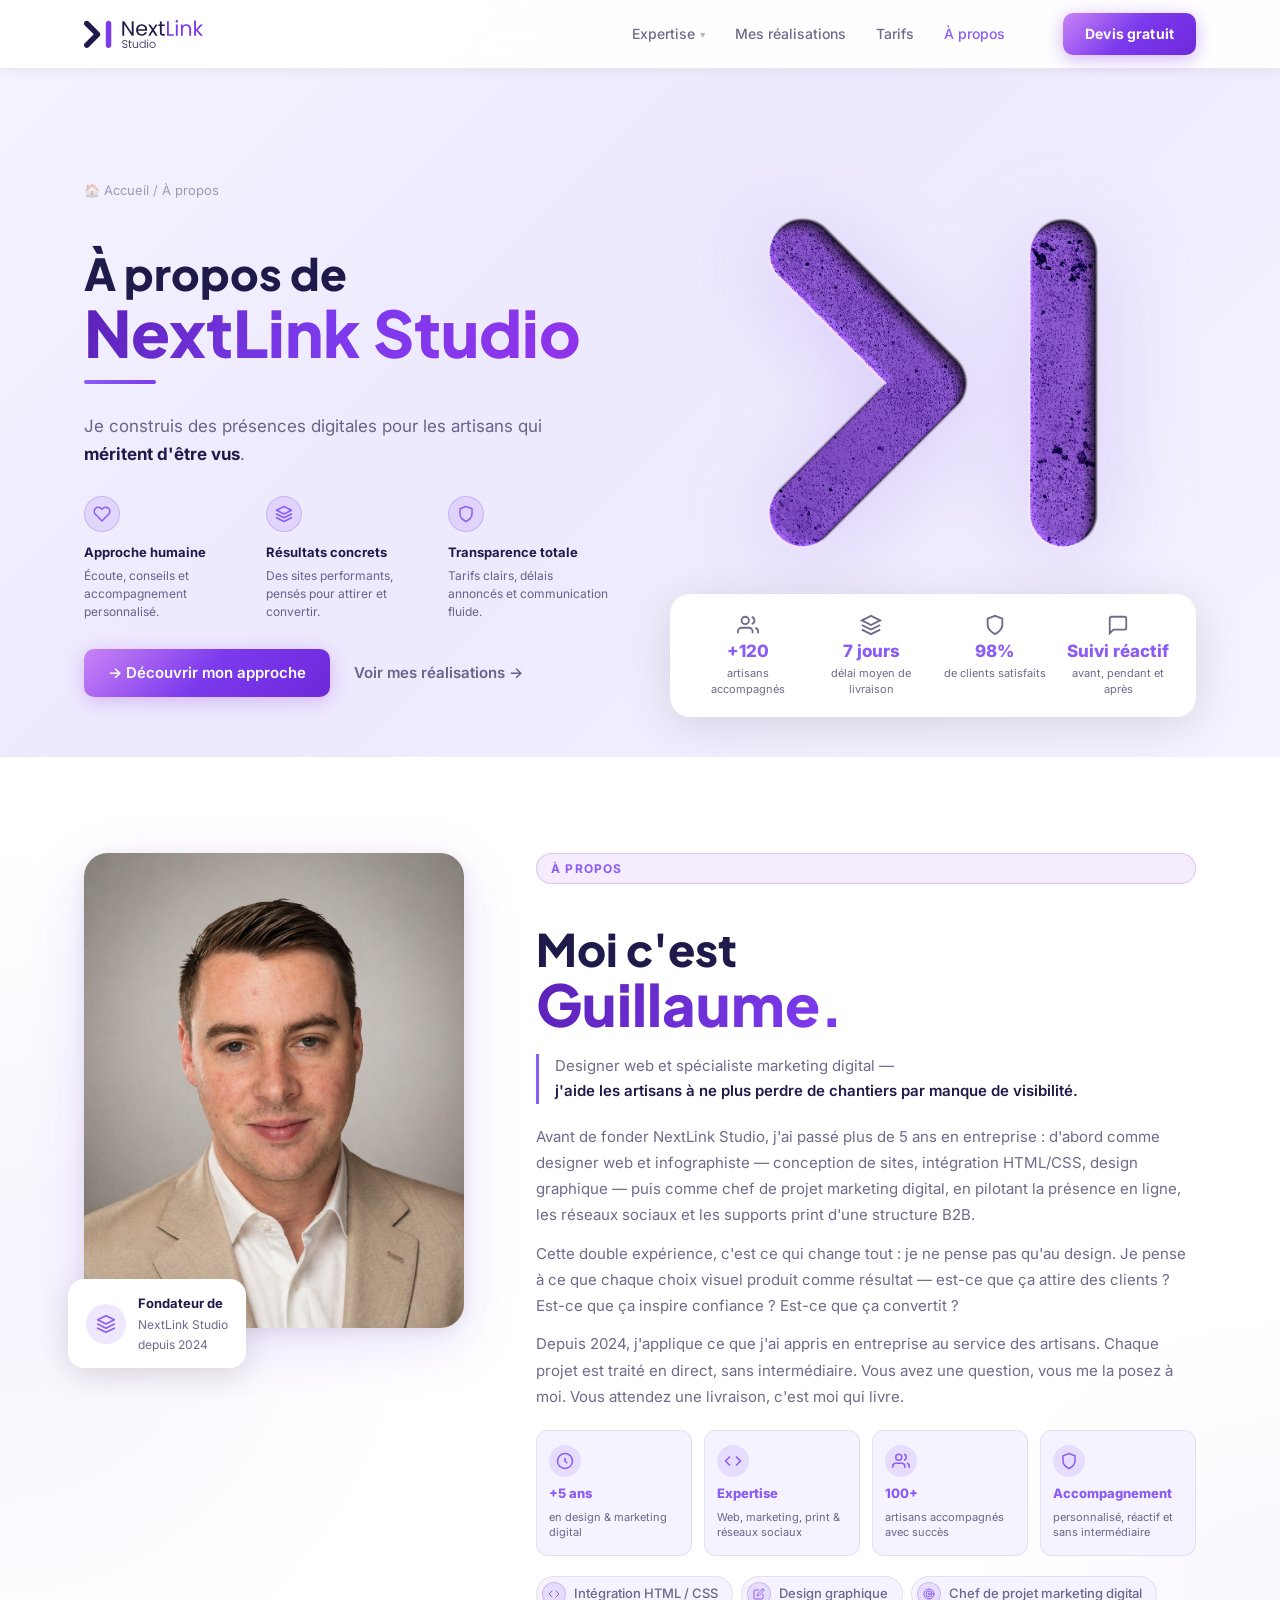
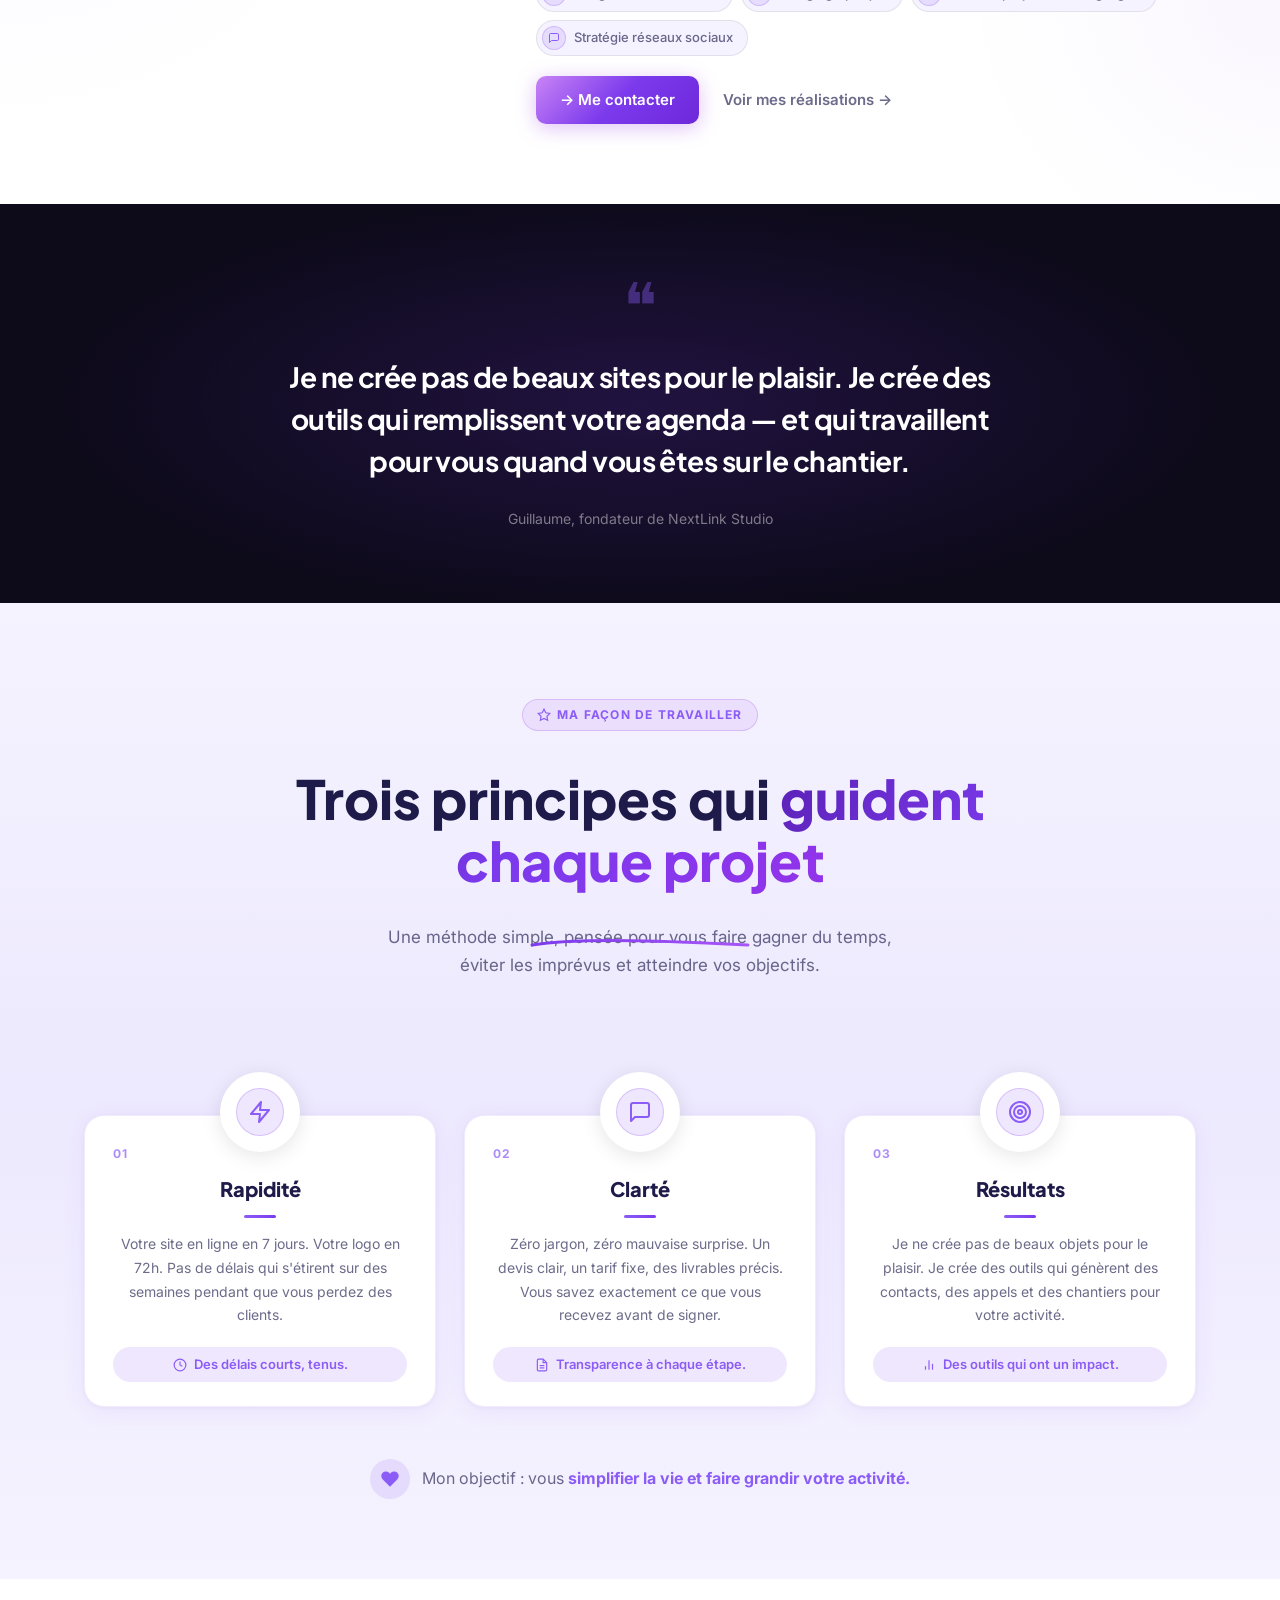
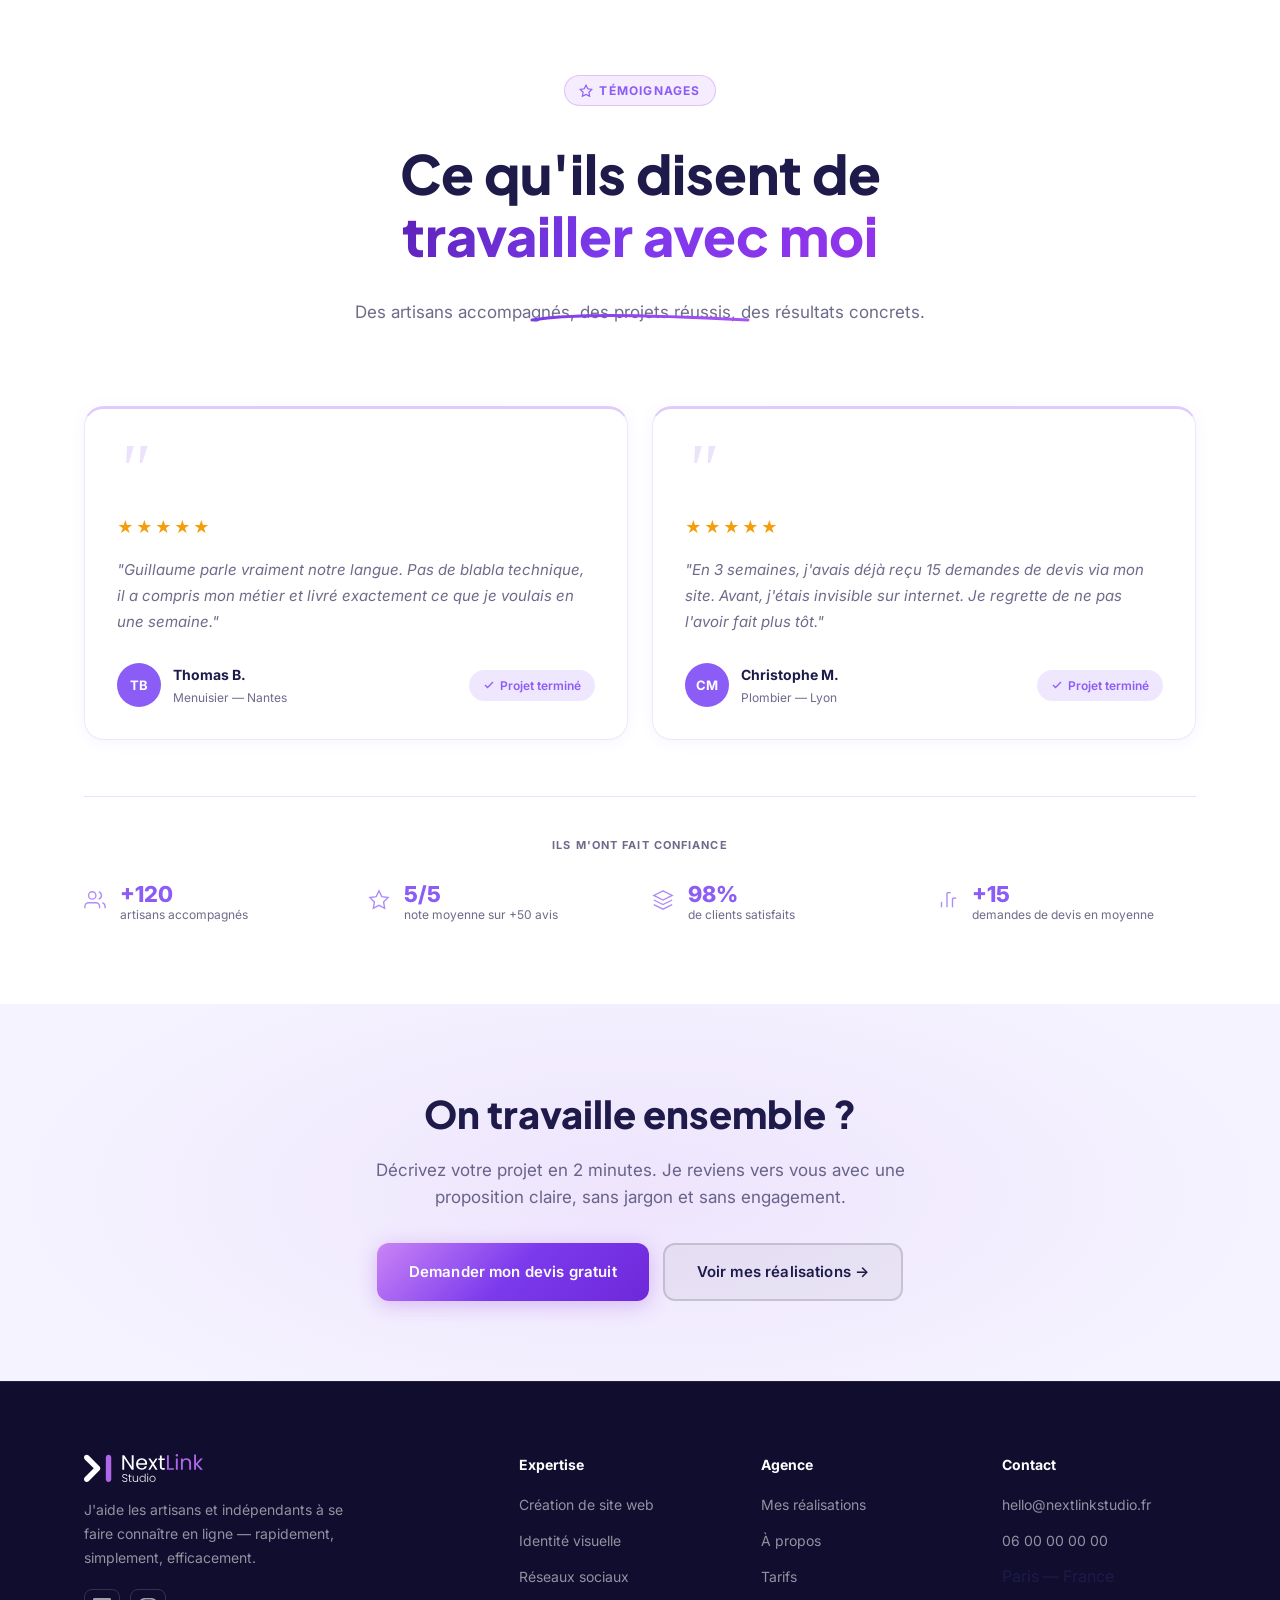
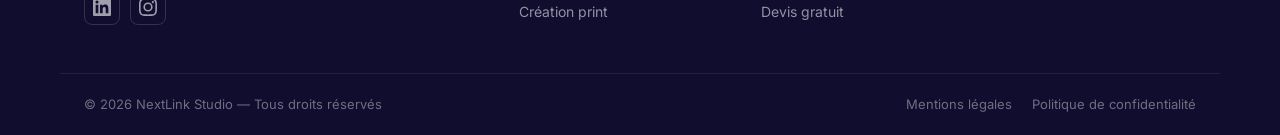
==== commit dfd8b95c: "change icon" ====
--- a/a-propos.html
+++ b/a-propos.html
@@ -253,10 +253,10 @@
 
           <!-- SKILL PILLS -->
           <div class="ab-skills">
-            <span class="ab-skill"><span>💻</span> Intégration HTML / CSS</span>
-            <span class="ab-skill"><span>✏️</span> Design graphique</span>
-            <span class="ab-skill"><span>🎯</span> Chef de projet marketing digital</span>
-            <span class="ab-skill"><span>💬</span> Stratégie réseaux sociaux</span>
+            <span class="ab-skill"><span class="ab-skill-icon"><svg xmlns="http://www.w3.org/2000/svg" width="12" height="12" viewBox="0 0 24 24" fill="none" stroke="currentColor" stroke-width="2" stroke-linecap="round" stroke-linejoin="round"><polyline points="16 18 22 12 16 6"/><polyline points="8 6 2 12 8 18"/></svg></span> Intégration HTML / CSS</span>
+            <span class="ab-skill"><span class="ab-skill-icon"><svg xmlns="http://www.w3.org/2000/svg" width="12" height="12" viewBox="0 0 24 24" fill="none" stroke="currentColor" stroke-width="2" stroke-linecap="round" stroke-linejoin="round"><path d="M11 4H4a2 2 0 0 0-2 2v14a2 2 0 0 0 2 2h14a2 2 0 0 0 2-2v-7"/><path d="M18.5 2.5a2.121 2.121 0 0 1 3 3L12 15l-4 1 1-4 9.5-9.5z"/></svg></span> Design graphique</span>
+            <span class="ab-skill"><span class="ab-skill-icon"><svg xmlns="http://www.w3.org/2000/svg" width="12" height="12" viewBox="0 0 24 24" fill="none" stroke="currentColor" stroke-width="2" stroke-linecap="round" stroke-linejoin="round"><circle cx="12" cy="12" r="10"/><circle cx="12" cy="12" r="6"/><circle cx="12" cy="12" r="2"/></svg></span> Chef de projet marketing digital</span>
+            <span class="ab-skill"><span class="ab-skill-icon"><svg xmlns="http://www.w3.org/2000/svg" width="12" height="12" viewBox="0 0 24 24" fill="none" stroke="currentColor" stroke-width="2" stroke-linecap="round" stroke-linejoin="round"><path d="M21 15a2 2 0 0 1-2 2H7l-4 4V5a2 2 0 0 1 2-2h14a2 2 0 0 1 2 2z"/></svg></span> Stratégie réseaux sociaux</span>
           </div>
 
           <!-- CTAs -->
@@ -305,7 +305,7 @@
 
         <div class="av-card">
           <div class="av-card-icon-wrap">
-            <div class="av-card-icon">⚡</div>
+            <div class="av-card-icon"><svg xmlns="http://www.w3.org/2000/svg" width="24" height="24" viewBox="0 0 24 24" fill="none" stroke="currentColor" stroke-width="2" stroke-linecap="round" stroke-linejoin="round"><polygon points="13 2 3 14 12 14 11 22 21 10 12 10 13 2"/></svg></div>
           </div>
           <span class="av-card-num">01</span>
           <h3 class="av-card-title">Rapidité</h3>
@@ -319,7 +319,7 @@
 
         <div class="av-card">
           <div class="av-card-icon-wrap">
-            <div class="av-card-icon">💬</div>
+            <div class="av-card-icon"><svg xmlns="http://www.w3.org/2000/svg" width="24" height="24" viewBox="0 0 24 24" fill="none" stroke="currentColor" stroke-width="2" stroke-linecap="round" stroke-linejoin="round"><path d="M21 15a2 2 0 0 1-2 2H7l-4 4V5a2 2 0 0 1 2-2h14a2 2 0 0 1 2 2z"/></svg></div>
           </div>
           <span class="av-card-num">02</span>
           <h3 class="av-card-title">Clarté</h3>
@@ -333,7 +333,7 @@
 
         <div class="av-card">
           <div class="av-card-icon-wrap">
-            <div class="av-card-icon">🎯</div>
+            <div class="av-card-icon"><svg xmlns="http://www.w3.org/2000/svg" width="24" height="24" viewBox="0 0 24 24" fill="none" stroke="currentColor" stroke-width="2" stroke-linecap="round" stroke-linejoin="round"><circle cx="12" cy="12" r="10"/><circle cx="12" cy="12" r="6"/><circle cx="12" cy="12" r="2"/></svg></div>
           </div>
           <span class="av-card-num">03</span>
           <h3 class="av-card-title">Résultats</h3>
--- a/style.css
+++ b/style.css
@@ -954,11 +954,12 @@
   min-width: 0;
 }
 .pain-result-icon {
-  font-size: 28px;
   width: 56px; height: 56px;
-  border-radius: 16px;
+  border-radius: 50%;
   background: var(--purple-soft);
+  border: 1.5px solid var(--border-purple);
   display: flex; align-items: center; justify-content: center;
+  color: var(--purple-vivid);
   flex-shrink: 0;
 }
 .pain-result-body strong {
@@ -1572,8 +1573,10 @@
   width: 44px; height: 44px;
   border-radius: 50%;
   background: var(--purple-soft);
+  border: 1.5px solid var(--border-purple);
   display: flex; align-items: center; justify-content: center;
-  font-size: 20px; flex-shrink: 0;
+  color: var(--purple-vivid);
+  flex-shrink: 0;
 }
 .tm-stat-body { display: flex; flex-direction: column; gap: 2px; }
 .tm-stat-value { font-size: 21px; font-weight: 800; color: var(--text); font-family: 'Plus Jakarta Sans', sans-serif; line-height: 1.1; }
@@ -1612,7 +1615,7 @@
   letter-spacing: -0.025em;
   color: var(--text); margin-bottom: 16px;
 }
-.contact-text p { color: var(--text-muted); font-size: 16px; line-height: 1.7; margin-bottom: 32px; }
+.contact-text p { color: var(--text-muted); font-size: 15px; line-height: 1.7; margin-bottom: 32px; }
 .contact-reassurance { display: flex; flex-direction: column; gap: 14px; }
 .reassurance-item { display: flex; align-items: center; gap: 12px; font-size: 15px; color: var(--text-muted); font-weight: 500; }
 .ri-icon { font-size: 20px; }
@@ -1976,7 +1979,7 @@
   font-weight: 900; letter-spacing: -0.03em; line-height: 1.08;
   color: var(--text); margin-bottom: 16px;
 }
-.page-hero-content p { font-size: 18px; color: var(--text-muted); max-width: 560px; }
+.page-hero-content p { font-size: 17px; color: var(--text-muted); max-width: 560px; }
 
 /* ── EXPERTISE NAV ── */
 .expertise-nav {
@@ -2031,7 +2034,7 @@
   color: var(--text);
   margin: 12px 0 16px;
 }
-.iv-explainer-header p { font-size: 16px; color: var(--text-muted); line-height: 1.7; }
+.iv-explainer-header p { font-size: 15px; color: var(--text-muted); line-height: 1.7; }
 
 .iv-analogy {
   display: grid;
@@ -2040,7 +2043,7 @@
   align-items: center;
   margin-bottom: 64px;
 }
-.iv-analogy-text p { font-size: 16px; color: var(--text-muted); line-height: 1.75; margin-bottom: 14px; }
+.iv-analogy-text p { font-size: 15px; color: var(--text-muted); line-height: 1.75; margin-bottom: 14px; }
 .iv-analogy-text strong { color: var(--text); }
 .iv-analogy-solo { max-width: 680px; margin: 0 auto 64px; text-align: center; }
 
@@ -2131,7 +2134,7 @@
 .ef-item:hover {
   background: linear-gradient(90deg, rgba(124,58,237,0.07) 0%, rgba(255,255,255,0) 100%);
 }
-.ef-icon { font-size: 22px; flex-shrink: 0; margin-top: 1px; }
+.ef-icon { width: 40px; height: 40px; border-radius: 50%; background: var(--purple-soft); border: 1.5px solid var(--border-purple); display: flex; align-items: center; justify-content: center; flex-shrink: 0; color: var(--purple-vivid); }
 .ef-item strong { display: block; font-size: 15px; font-weight: 700; color: var(--text); margin-bottom: 3px; }
 .ef-item p { font-size: 13.5px; color: var(--text-muted); line-height: 1.6; margin: 0; }
 .expertise-visual { position: sticky; top: 130px; }
@@ -2227,11 +2230,12 @@
   height: 44px;
   border-radius: 50%;
   background: var(--purple-soft);
+  border: 1.5px solid var(--border-purple);
   display: flex;
   align-items: center;
   justify-content: center;
-  font-size: 20px;
   flex-shrink: 0;
+  color: var(--purple-vivid);
 }
 .sw-stat-text { display: flex; flex-direction: column; gap: 2px; }
 .sw-stat-value { font-size: 20px; font-weight: 800; color: var(--text); font-family: 'Plus Jakarta Sans', sans-serif; line-height: 1.1; }
@@ -2252,7 +2256,7 @@
 .deliverables h3 { font-size: 20px; font-weight: 700; color: var(--text); margin-bottom: 24px; }
 .deliverables-grid { display: grid; grid-template-columns: repeat(4, 1fr); gap: 16px; }
 .deliverable-item { display: flex; align-items: flex-start; gap: 10px; }
-.deliverable-item span:first-child { font-size: 20px; flex-shrink: 0; }
+.deliverable-item .di-icon { width: 36px; height: 36px; border-radius: 50%; background: var(--purple-soft); border: 1.5px solid var(--border-purple); display: flex; align-items: center; justify-content: center; color: var(--purple-vivid); flex-shrink: 0; }
 .deliverable-item strong { display: block; font-size: 13px; font-weight: 700; color: var(--text); }
 .deliverable-item small  { font-size: 12px; color: var(--text-subtle); }
 
@@ -2295,7 +2299,7 @@
   border-radius: var(--radius-lg);
   display: flex; align-items: center; gap: 16px; flex-wrap: wrap;
 }
-.expertise-cta-block p { color: var(--text-muted); font-size: 16px; flex: 1; margin: 0; }
+.expertise-cta-block p { color: var(--text-muted); font-size: 15px; flex: 1; margin: 0; }
 .expertise-cta-block strong { color: var(--text); }
 .expertise-cta-block .btn-outline { color: var(--text-muted); border-color: var(--border-strong); }
 .expertise-cta-block .btn-outline:hover { color: var(--text); border-color: var(--purple); }
@@ -2744,10 +2748,11 @@
   height: 32px;
   border-radius: 50%;
   background: var(--purple-soft);
+  border: 1.5px solid var(--border-purple);
   display: flex;
   align-items: center;
   justify-content: center;
-  font-size: 14px;
+  color: var(--purple-vivid);
   flex-shrink: 0;
 }
 .pf-stat-text { display: flex; flex-direction: column; gap: 1px; }
@@ -2886,6 +2891,128 @@
 .page-cta-inner h2 { font-family: 'Plus Jakarta Sans', sans-serif; font-size: clamp(26px,4vw,38px); font-weight: 800; color: var(--text); margin-bottom: 12px; }
 .page-cta-inner p  { font-size: 17px; color: var(--text-muted); margin-bottom: 32px; }
 .page-cta-actions  { display: flex; gap: 14px; justify-content: center; flex-wrap: wrap; }
+
+/* ── TARIFS HERO ── */
+.tarif-hero {
+  background: linear-gradient(135deg, #f5f3ff 0%, #ede9fe 50%, #f5f3ff 100%);
+  padding: 120px 0 60px;
+  overflow: hidden;
+  position: relative;
+}
+.tarif-hero-inner {
+  display: grid;
+  grid-template-columns: 1fr 380px;
+  gap: 48px;
+  align-items: center;
+}
+.tarif-hero-left {
+  display: flex;
+  flex-direction: column;
+  gap: 24px;
+}
+.tarif-hero-title {
+  font-family: 'Plus Jakarta Sans', sans-serif;
+  font-size: clamp(36px, 5vw, 64px);
+  font-weight: 900;
+  line-height: 1.1;
+  color: var(--text);
+  margin: 0;
+}
+.tarif-hero-sub {
+  font-size: 17px;
+  color: var(--text-muted);
+  line-height: 1.65;
+  margin: 0;
+}
+/* trust badges */
+.tarif-trust {
+  display: flex;
+  flex-wrap: wrap;
+  gap: 20px;
+}
+.tarif-trust-item {
+  display: inline-flex;
+  align-items: center;
+  gap: 7px;
+  font-size: 13px;
+  font-weight: 500;
+  color: var(--text-muted);
+}
+.tarif-trust-item svg { color: var(--purple-vivid); flex-shrink: 0; }
+/* toggle */
+.tarif-toggle {
+  display: inline-flex;
+  align-items: center;
+  gap: 6px;
+  background: #fff;
+  border: 1px solid var(--border);
+  border-radius: 99px;
+  padding: 4px;
+  width: fit-content;
+}
+.tarif-toggle-btn {
+  border: none;
+  background: transparent;
+  font-size: 14px;
+  font-weight: 600;
+  color: var(--text-muted);
+  padding: 8px 20px;
+  border-radius: 99px;
+  cursor: pointer;
+  transition: all 0.2s ease;
+}
+.tarif-toggle-btn.tarif-toggle-active {
+  background: var(--purple-soft);
+  color: var(--purple-vivid);
+  border: 1.5px solid var(--border-purple);
+}
+.tarif-toggle-promo {
+  font-size: 12px;
+  font-weight: 700;
+  color: #16a34a;
+  background: #dcfce7;
+  border-radius: 99px;
+  padding: 4px 10px;
+  margin-left: 2px;
+  margin-right: 6px;
+}
+/* right — decorative shape */
+.tarif-hero-right {
+  display: flex;
+  align-items: center;
+  justify-content: center;
+}
+.tarif-shape-wrap {
+  position: relative;
+  width: 340px;
+  height: 340px;
+}
+.tarif-shape {
+  width: 100%; height: 100%;
+  border-radius: 60px;
+  background: linear-gradient(135deg, rgba(147,197,253,0.7) 0%, rgba(196,181,253,0.5) 50%, rgba(167,139,250,0.4) 100%);
+  border: 1.5px solid rgba(255,255,255,0.7);
+  box-shadow:
+    inset 0 2px 20px rgba(255,255,255,0.6),
+    0 20px 60px rgba(124,58,237,0.18),
+    0 4px 16px rgba(0,0,0,0.06);
+  transform: rotate(15deg) perspective(600px) rotateY(-10deg) rotateX(5deg);
+  backdrop-filter: blur(4px);
+}
+.tarif-shape::before {
+  content: '';
+  position: absolute;
+  top: 12px; left: 12px; right: 12px; bottom: 12px;
+  border-radius: 50px;
+  background: linear-gradient(135deg, rgba(255,255,255,0.4) 0%, transparent 60%);
+  border: 1px solid rgba(255,255,255,0.5);
+}
+/* responsive */
+@media (max-width: 900px) {
+  .tarif-hero-inner { grid-template-columns: 1fr; }
+  .tarif-hero-right { display: none; }
+  .tarif-hero { padding-bottom: 40px; }
+}
 
 /* ── TARIFS PAGE ── */
 .tarifs-page { padding: 72px 0; background: var(--bg); }
@@ -2997,8 +3124,9 @@
   width: 56px; height: 56px;
   border-radius: 50%;
   background: var(--purple-soft);
+  border: 1.5px solid var(--border-purple);
   display: flex; align-items: center; justify-content: center;
-  font-size: 26px;
+  color: var(--purple-vivid);
   margin-bottom: 4px;
 }
 .faq-contact-card h4 {
@@ -3027,8 +3155,9 @@
   width: 32px; height: 32px; flex-shrink: 0;
   border-radius: 50%;
   background: var(--purple-soft);
+  border: 1.5px solid var(--border-purple);
   display: flex; align-items: center; justify-content: center;
-  font-size: 15px;
+  color: var(--purple-vivid);
 }
 .faq-contact-item div { display: flex; flex-direction: column; gap: 2px; }
 .faq-contact-item strong { font-size: 13px; font-weight: 700; color: var(--text); }
@@ -3142,8 +3271,9 @@
   width: 40px; height: 40px;
   border-radius: 50%;
   background: var(--purple-soft);
+  border: 1.5px solid var(--border-purple);
   display: flex; align-items: center; justify-content: center;
-  font-size: 18px;
+  color: var(--purple-vivid);
   margin-bottom: 4px;
 }
 .faq-stat-value { font-size: 22px; font-weight: 800; color: var(--purple-vivid); }
@@ -3211,7 +3341,7 @@
 }
 /* subtitle */
 .ap-hero-sub {
-  font-size: 18px;
+  font-size: 17px;
   color: var(--text-muted);
   line-height: 1.65;
   margin: 0;
@@ -3762,12 +3892,21 @@
 /* skill pills */
 .ab-skills { display: flex; flex-wrap: wrap; gap: 8px; }
 .ab-skill {
-  display: inline-flex; align-items: center; gap: 6px;
+  display: inline-flex; align-items: center; gap: 8px;
   font-size: 13px; font-weight: 500; color: var(--text-muted);
   background: var(--bg-alt);
   border: 1px solid var(--border);
   border-radius: 99px;
-  padding: 6px 14px;
+  padding: 5px 14px 5px 5px;
+}
+.ab-skill-icon {
+  width: 24px; height: 24px;
+  border-radius: 50%;
+  background: var(--purple-soft);
+  border: 1.5px solid var(--border-purple);
+  display: flex; align-items: center; justify-content: center;
+  color: var(--purple-vivid);
+  flex-shrink: 0;
 }
 
 /* CTAs */
@@ -3940,7 +4079,7 @@
 }
 .av-title-underline svg { width: 100%; height: 100%; }
 .av-subtitle {
-  font-size: 16px;
+  font-size: 17px;
   color: var(--text-muted);
   line-height: 1.65;
   margin: 0;
@@ -3980,7 +4119,7 @@
   box-shadow: 0 4px 20px rgba(0,0,0,0.10);
   display: flex; align-items: center; justify-content: center;
 }
-.av-card-icon { font-size: 38px; line-height: 1; }
+.av-card-icon { width: 48px; height: 48px; border-radius: 50%; background: var(--purple-soft); border: 1.5px solid var(--border-purple); display: flex; align-items: center; justify-content: center; color: var(--purple-vivid); }
 /* number */
 .av-card-num {
   font-size: 12px;
@@ -4554,16 +4693,16 @@
   gap: 12px;
 }
 .spotlight-feature-icon {
-  font-size: 18px;
-  width: 42px;
-  height: 42px;
-  border-radius: 12px;
+  width: 40px;
+  height: 40px;
+  border-radius: 50%;
   background: var(--purple-soft);
-  border: 1px solid var(--border-purple);
+  border: 1.5px solid var(--border-purple);
   display: flex;
   align-items: center;
   justify-content: center;
   flex-shrink: 0;
+  color: var(--purple-vivid);
 }
 .spotlight-feature-text {
   display: flex;
@@ -4709,16 +4848,16 @@
   gap: 14px;
 }
 .spotlight-rs-icon {
-  font-size: 18px;
   width: 42px;
   height: 42px;
-  border-radius: 10px;
+  border-radius: 50%;
   background: var(--purple-soft);
-  border: 1px solid var(--border-purple);
+  border: 1.5px solid var(--border-purple);
   display: flex;
   align-items: center;
   justify-content: center;
   flex-shrink: 0;
+  color: var(--purple-vivid);
 }
 .spotlight-rs-item-text {
   display: flex;
@@ -4763,7 +4902,6 @@
   padding-right: 0;
 }
 .spotlight-rs-stat-icon {
-  font-size: 18px;
   width: 40px;
   height: 40px;
   border-radius: 50%;
@@ -4773,6 +4911,7 @@
   align-items: center;
   justify-content: center;
   flex-shrink: 0;
+  color: var(--purple-vivid);
 }
 .spotlight-rs-stat-body {
   display: flex;
@@ -4917,7 +5056,6 @@
   padding-right: 0;
 }
 .spotlight-iv-stat-icon {
-  font-size: 18px;
   width: 38px;
   height: 38px;
   border-radius: 50%;
@@ -4926,6 +5064,7 @@
   display: flex;
   align-items: center;
   justify-content: center;
+  color: var(--purple-vivid);
   flex-shrink: 0;
 }
 .spotlight-iv-stat-body {
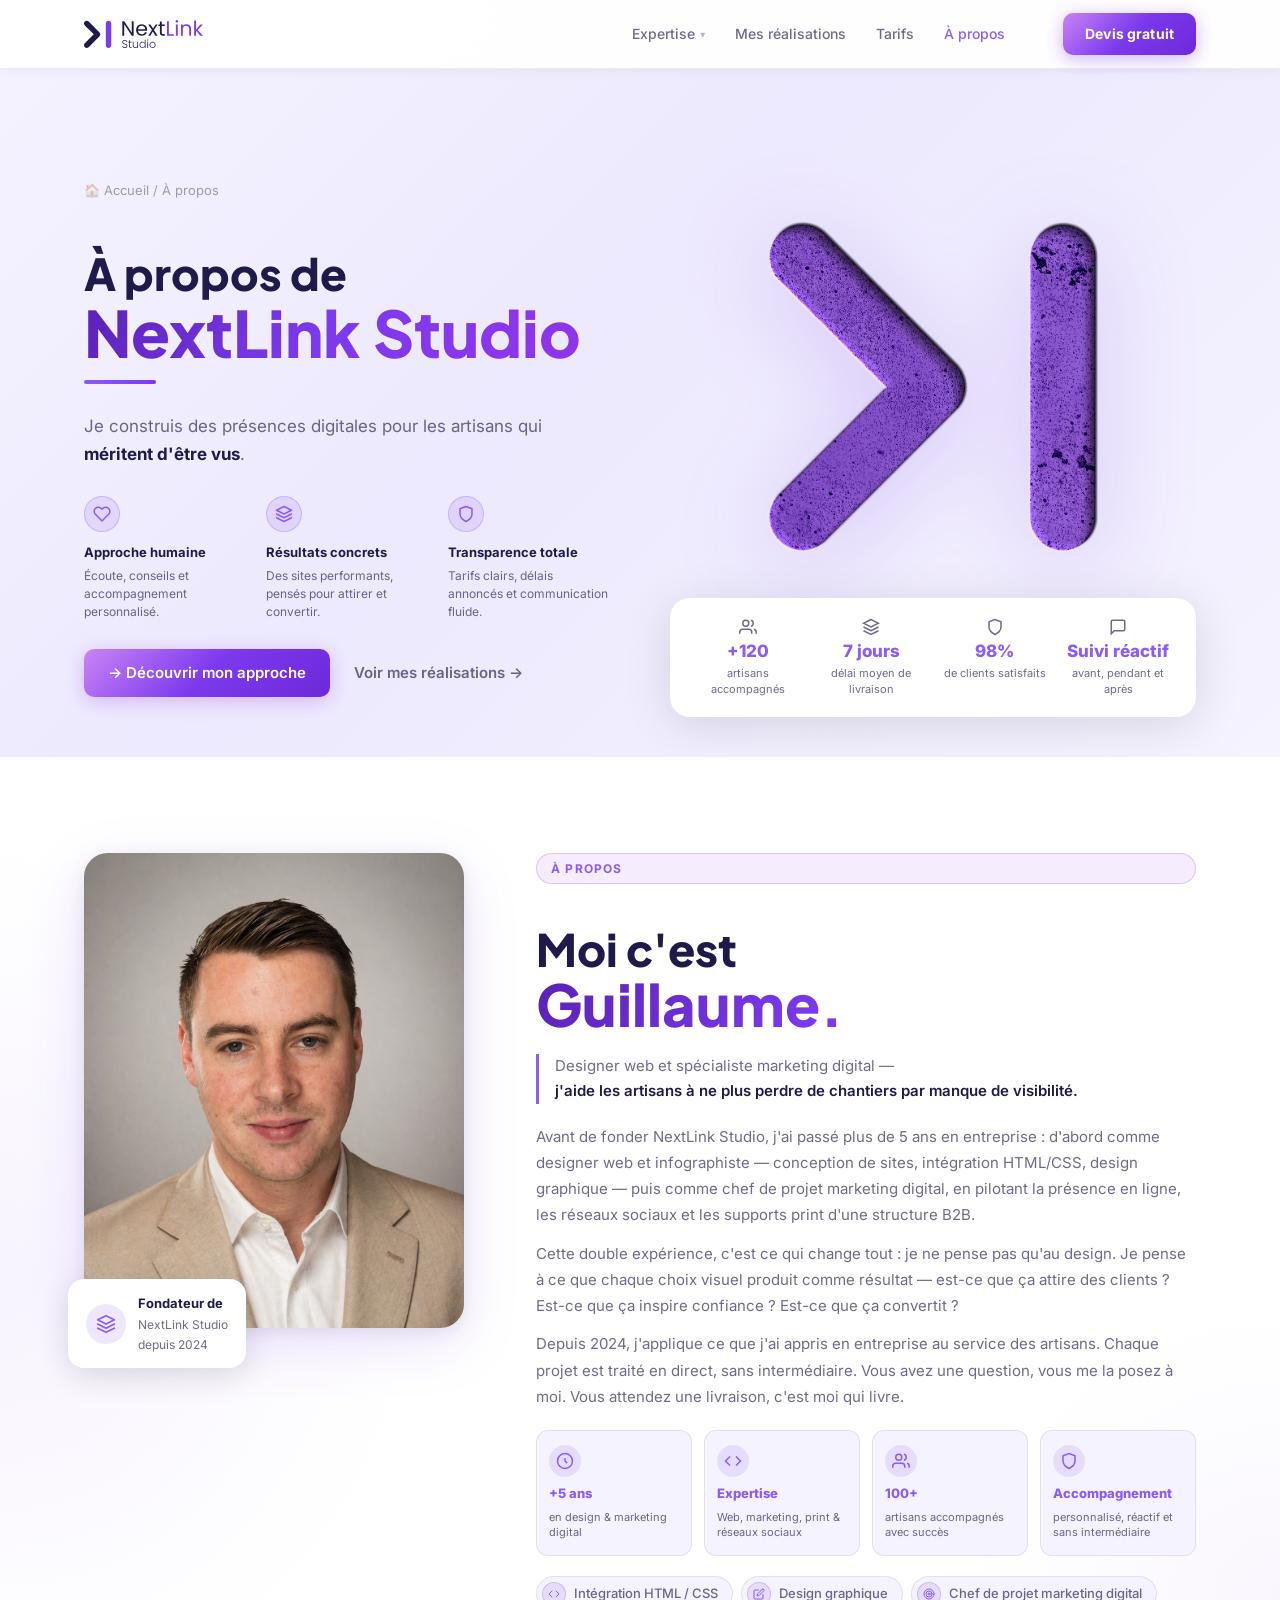
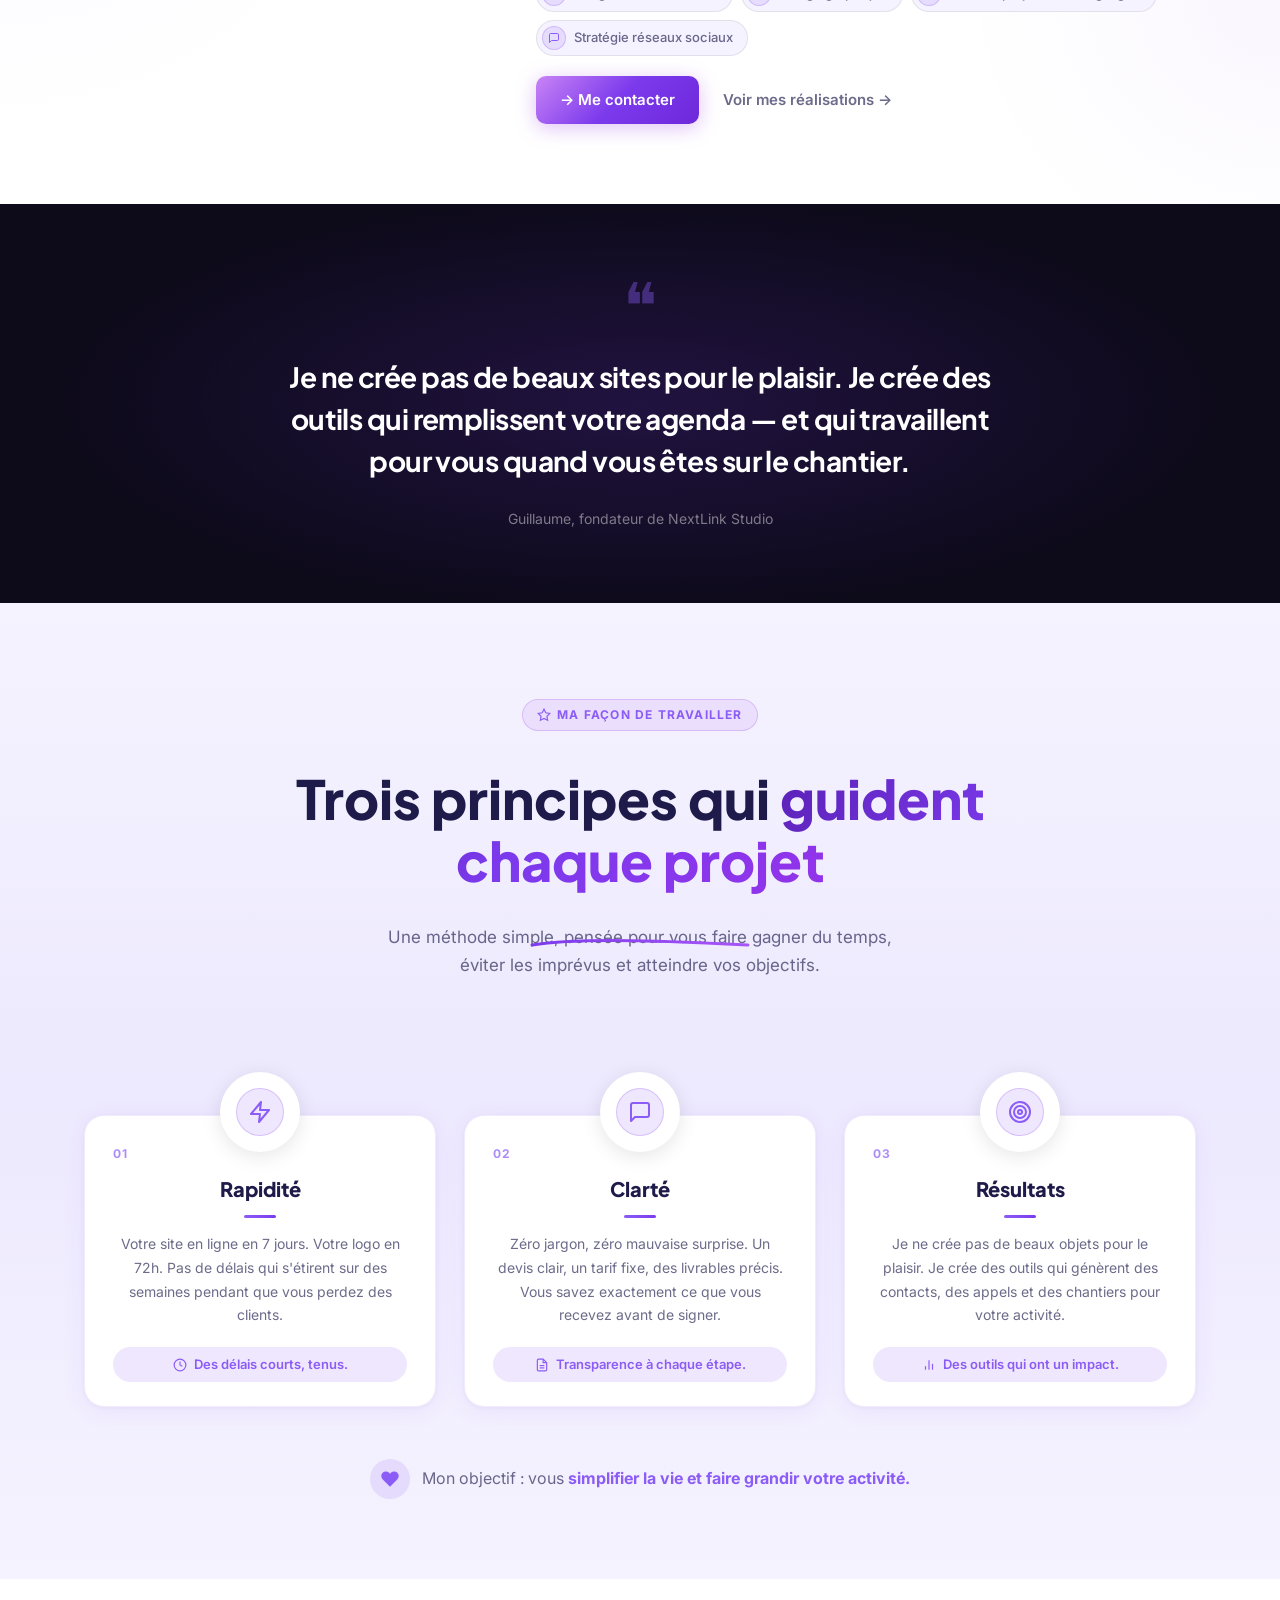
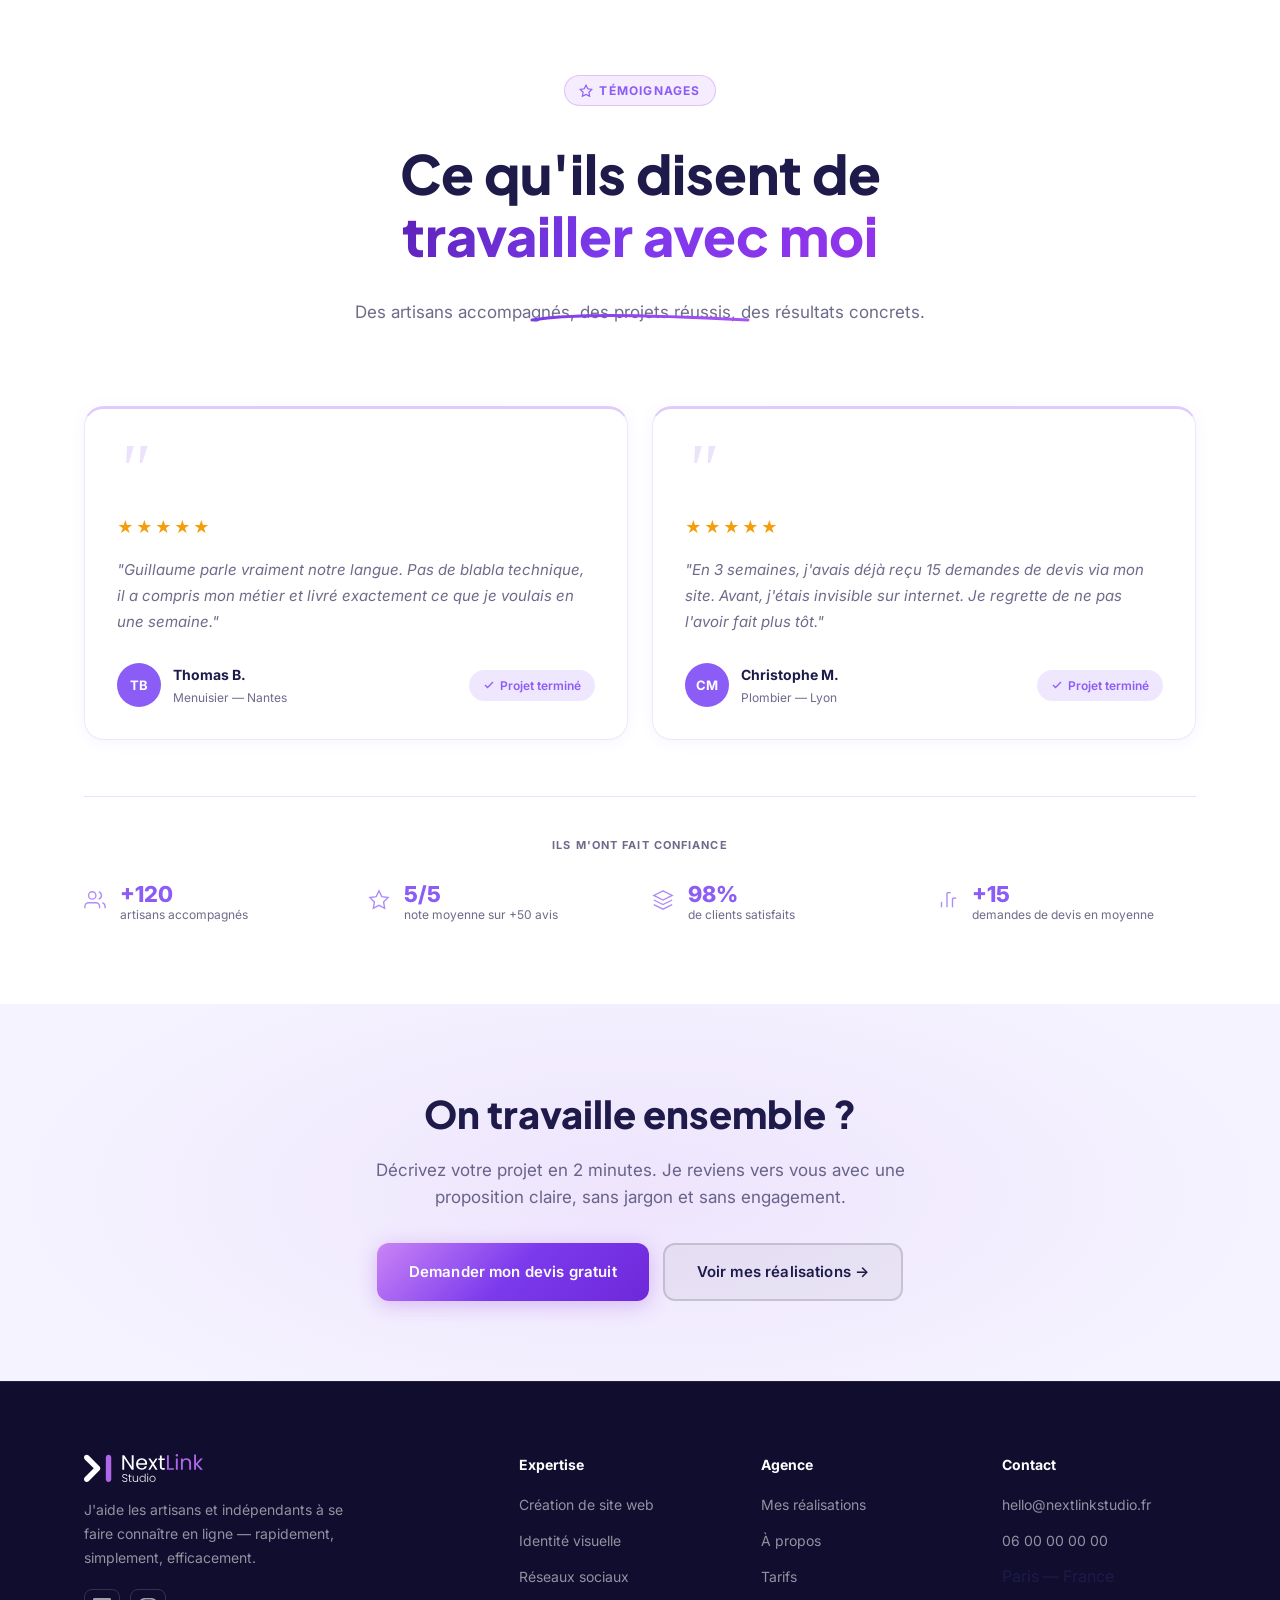
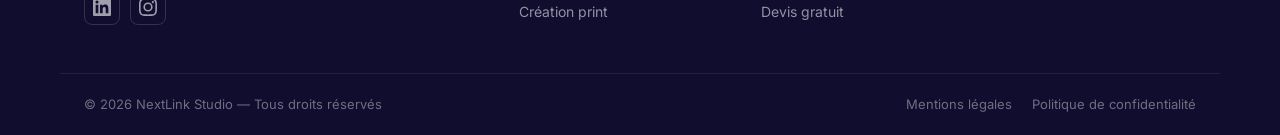
==== commit b09cc6c6: "change icon" ====
--- a/a-propos.html
+++ b/a-propos.html
@@ -144,28 +144,28 @@
         <div class="ap-hero-stats-card">
           <div class="ap-hero-stat">
             <span class="ap-stat-icon">
-              <svg xmlns="http://www.w3.org/2000/svg" width="22" height="22" viewBox="0 0 24 24" fill="none" stroke="currentColor" stroke-width="2"><path d="M17 21v-2a4 4 0 0 0-4-4H5a4 4 0 0 0-4 4v2"/><circle cx="9" cy="7" r="4"/><path d="M23 21v-2a4 4 0 0 0-3-3.87"/><path d="M16 3.13a4 4 0 0 1 0 7.75"/></svg>
+              <svg xmlns="http://www.w3.org/2000/svg" width="18" height="18" viewBox="0 0 24 24" fill="none" stroke="currentColor" stroke-width="2"><path d="M17 21v-2a4 4 0 0 0-4-4H5a4 4 0 0 0-4 4v2"/><circle cx="9" cy="7" r="4"/><path d="M23 21v-2a4 4 0 0 0-3-3.87"/><path d="M16 3.13a4 4 0 0 1 0 7.75"/></svg>
             </span>
             <strong>+120</strong>
             <span>artisans accompagnés</span>
           </div>
           <div class="ap-hero-stat">
             <span class="ap-stat-icon">
-              <svg xmlns="http://www.w3.org/2000/svg" width="22" height="22" viewBox="0 0 24 24" fill="none" stroke="currentColor" stroke-width="2"><path d="M12 2L2 7l10 5 10-5-10-5z"/><path d="M2 17l10 5 10-5"/><path d="M2 12l10 5 10-5"/></svg>
+              <svg xmlns="http://www.w3.org/2000/svg" width="18" height="18" viewBox="0 0 24 24" fill="none" stroke="currentColor" stroke-width="2"><path d="M12 2L2 7l10 5 10-5-10-5z"/><path d="M2 17l10 5 10-5"/><path d="M2 12l10 5 10-5"/></svg>
             </span>
             <strong>7 jours</strong>
             <span>délai moyen de livraison</span>
           </div>
           <div class="ap-hero-stat">
             <span class="ap-stat-icon">
-              <svg xmlns="http://www.w3.org/2000/svg" width="22" height="22" viewBox="0 0 24 24" fill="none" stroke="currentColor" stroke-width="2"><path d="M12 22s8-4 8-10V5l-8-3-8 3v7c0 6 8 10 8 10z"/></svg>
+              <svg xmlns="http://www.w3.org/2000/svg" width="18" height="18" viewBox="0 0 24 24" fill="none" stroke="currentColor" stroke-width="2"><path d="M12 22s8-4 8-10V5l-8-3-8 3v7c0 6 8 10 8 10z"/></svg>
             </span>
             <strong>98%</strong>
             <span>de clients satisfaits</span>
           </div>
           <div class="ap-hero-stat">
             <span class="ap-stat-icon">
-              <svg xmlns="http://www.w3.org/2000/svg" width="22" height="22" viewBox="0 0 24 24" fill="none" stroke="currentColor" stroke-width="2"><path d="M21 15a2 2 0 0 1-2 2H7l-4 4V5a2 2 0 0 1 2-2h14a2 2 0 0 1 2 2z"/></svg>
+              <svg xmlns="http://www.w3.org/2000/svg" width="18" height="18" viewBox="0 0 24 24" fill="none" stroke="currentColor" stroke-width="2"><path d="M21 15a2 2 0 0 1-2 2H7l-4 4V5a2 2 0 0 1 2-2h14a2 2 0 0 1 2 2z"/></svg>
             </span>
             <strong>Suivi réactif</strong>
             <span>avant, pendant et après</span>
--- a/style.css
+++ b/style.css
@@ -1618,7 +1618,7 @@
 .contact-text p { color: var(--text-muted); font-size: 15px; line-height: 1.7; margin-bottom: 32px; }
 .contact-reassurance { display: flex; flex-direction: column; gap: 14px; }
 .reassurance-item { display: flex; align-items: center; gap: 12px; font-size: 15px; color: var(--text-muted); font-weight: 500; }
-.ri-icon { font-size: 20px; }
+.ri-icon { width: 36px; height: 36px; border-radius: 50%; background: var(--purple-soft); border: 1.5px solid var(--border-purple); display: flex; align-items: center; justify-content: center; color: var(--purple-vivid); flex-shrink: 0; }
 
 /* Form */
 .contact-form { display: flex; flex-direction: column; gap: 18px; }
@@ -3063,7 +3063,7 @@
   transition: var(--transition);
 }
 .option-item:hover { border-color: var(--border-purple); background: var(--bg-card-hover); }
-.option-icon { font-size: 24px; }
+.option-icon { width: 40px; height: 40px; border-radius: 50%; background: var(--purple-soft); border: 1.5px solid var(--border-purple); display: flex; align-items: center; justify-content: center; color: var(--purple-vivid); flex-shrink: 0; }
 .option-item strong { display: block; font-size: 14px; font-weight: 700; color: var(--text); }
 .option-item span:last-child { font-size: 13px; color: var(--purple-vivid); font-weight: 600; }
 
@@ -3422,8 +3422,9 @@
   gap: 6px;
 }
 .ap-stat-icon {
+  display: flex; align-items: center; justify-content: center;
   color: var(--purple-vivid);
-  display: flex; align-items: center; justify-content: center;
+  flex-shrink: 0;
 }
 .ap-hero-stat strong {
   font-size: 17px;
@@ -4785,14 +4786,15 @@
   flex: 1;
 }
 .spotlight-stat-icon {
-  font-size: 20px;
   width: 40px;
   height: 40px;
-  border-radius: 10px;
+  border-radius: 50%;
   background: var(--purple-soft);
+  border: 1.5px solid var(--border-purple);
   display: flex;
   align-items: center;
   justify-content: center;
+  color: var(--purple-vivid);
   flex-shrink: 0;
 }
 .spotlight-stat-body {
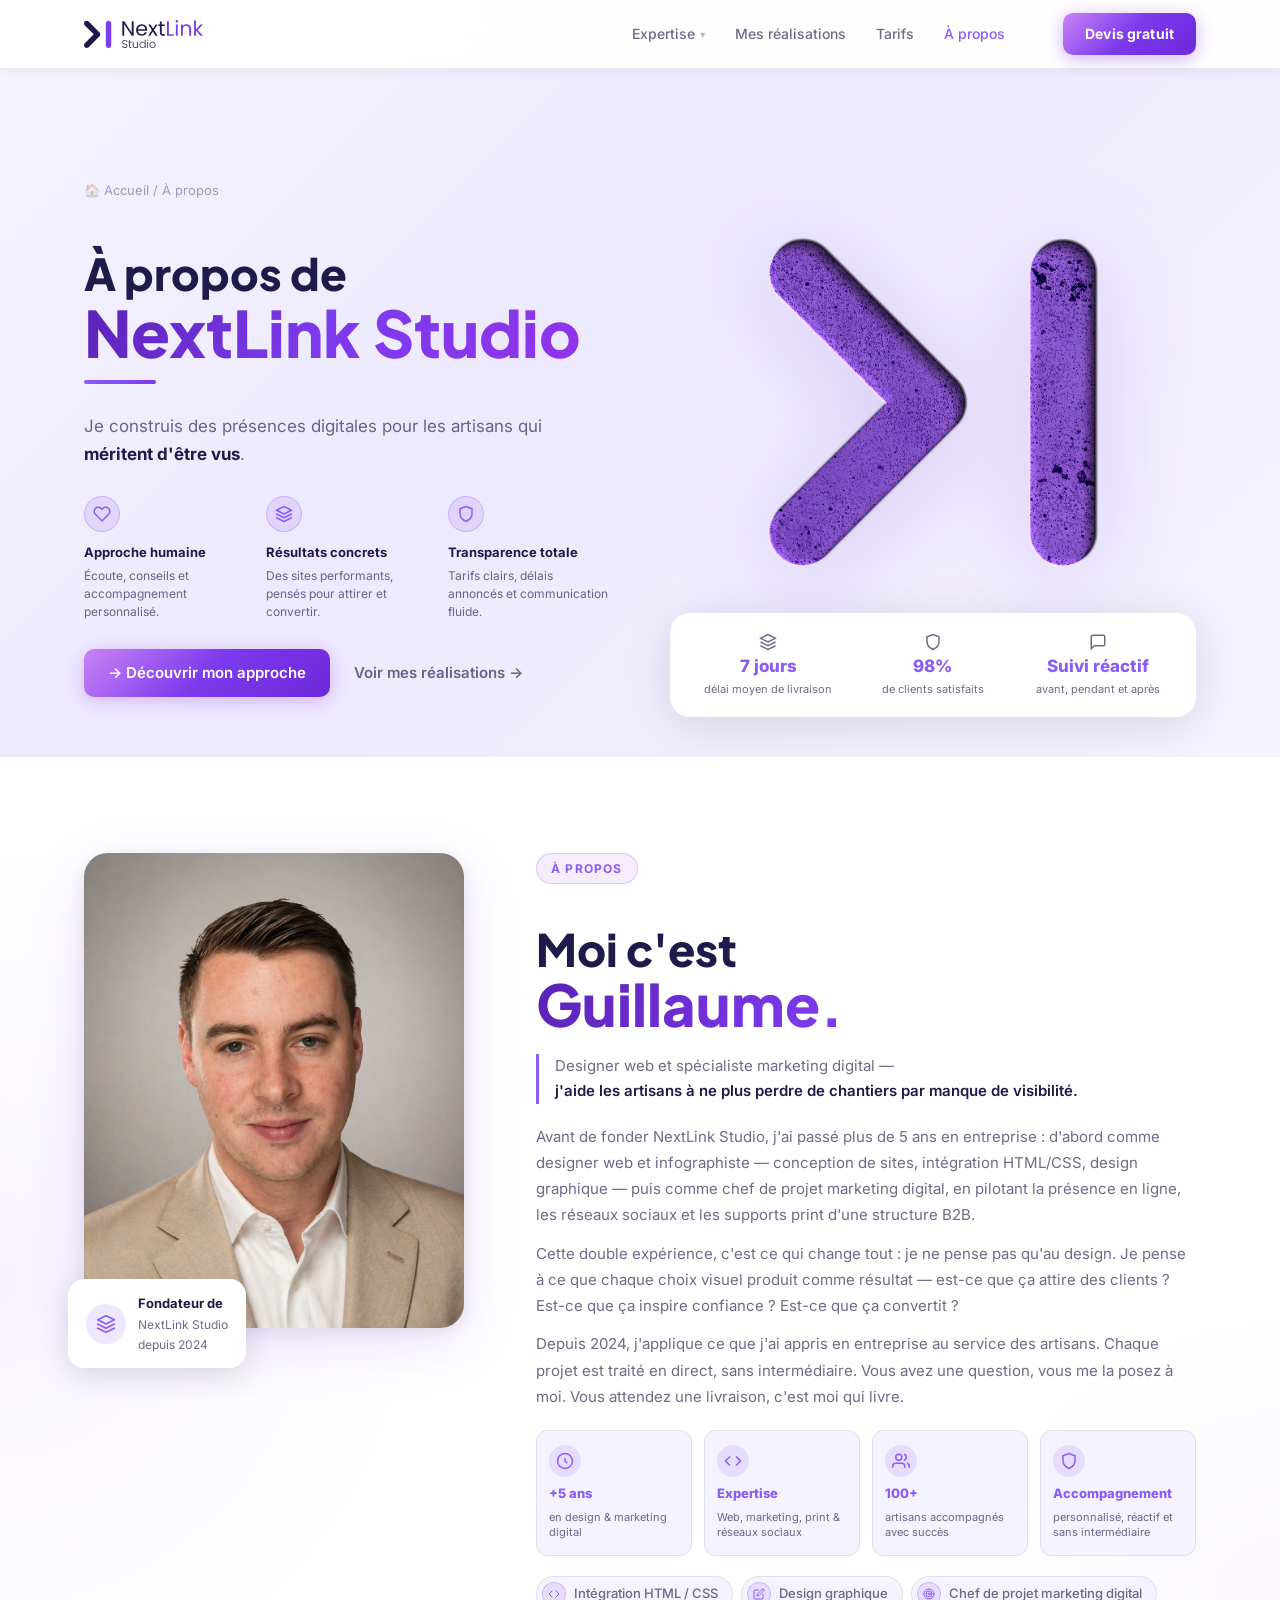
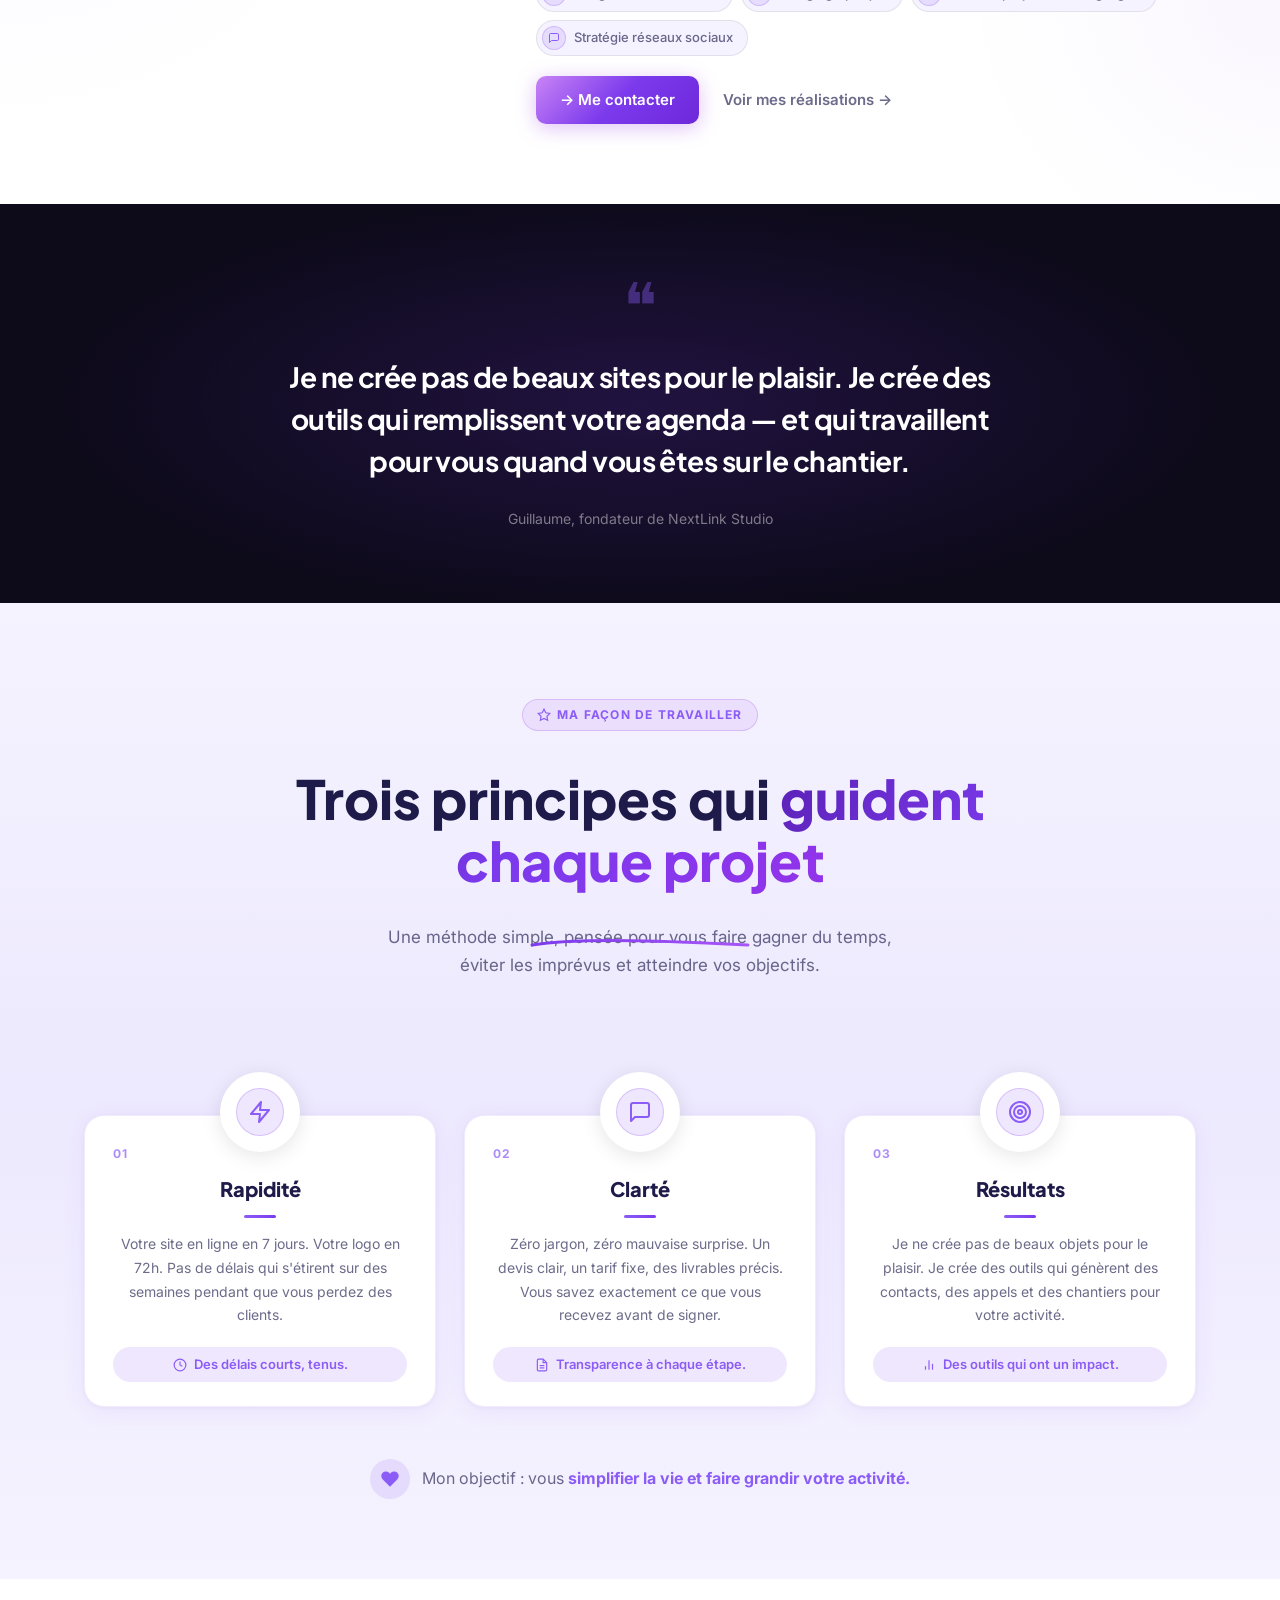
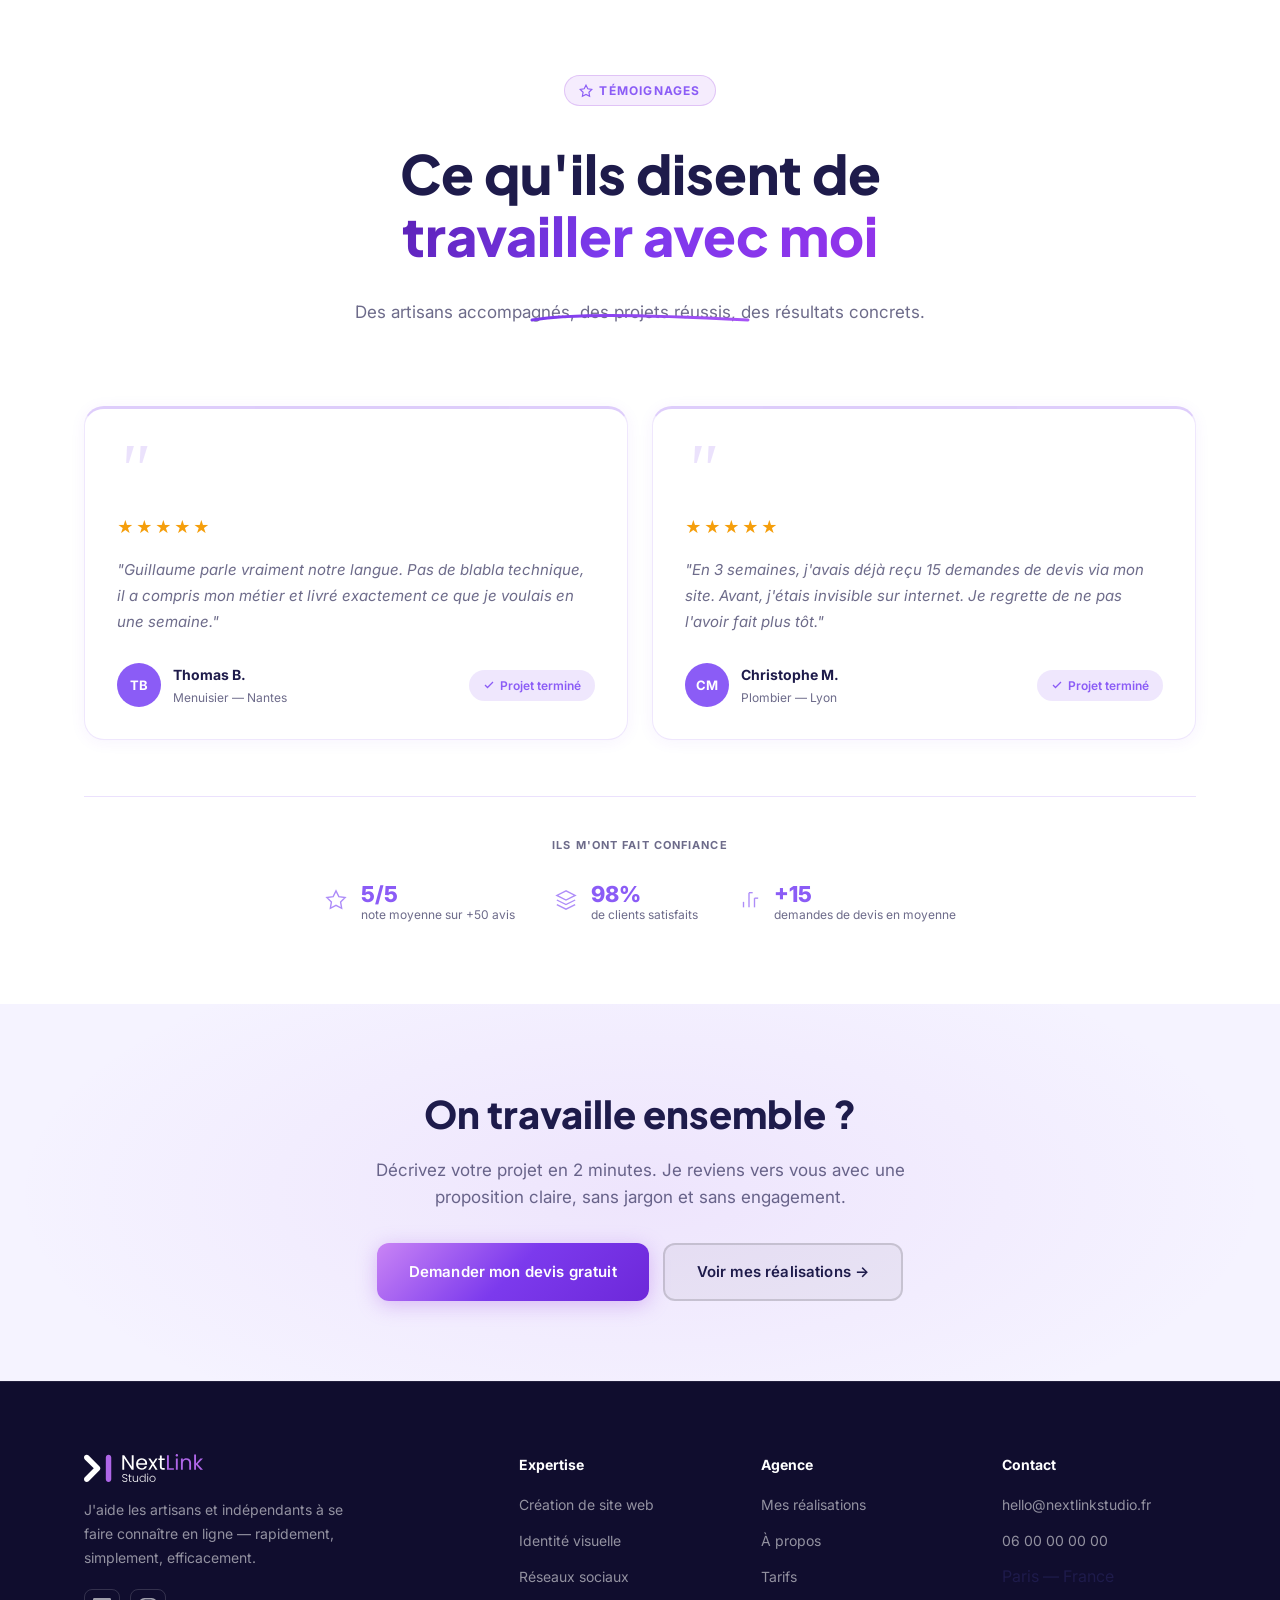
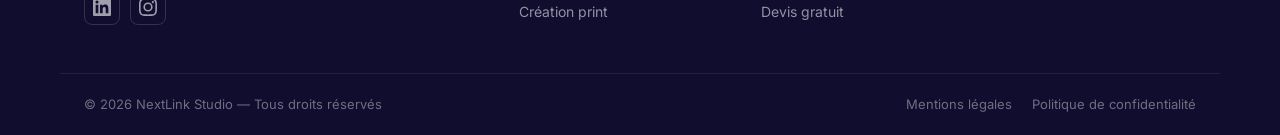
==== commit d433f4aa: "change details" ====
--- a/a-propos.html
+++ b/a-propos.html
@@ -25,22 +25,22 @@
             <div class="dropdown-menu-inner">
               <div class="dm-header">Mes expertises</div>
               <a href="site-web.html" class="dropdown-item di-web">
-                <div class="di-icon-wrap"><span>🌐</span></div>
+                <div class="di-icon-wrap"><svg xmlns="http://www.w3.org/2000/svg" width="16" height="16" viewBox="0 0 24 24" fill="none" stroke="currentColor" stroke-width="2" stroke-linecap="round" stroke-linejoin="round"><circle cx="12" cy="12" r="10"/><line x1="2" y1="12" x2="22" y2="12"/><path d="M12 2a15.3 15.3 0 0 1 4 10 15.3 15.3 0 0 1-4 10 15.3 15.3 0 0 1-4-10 15.3 15.3 0 0 1 4-10z"/></svg></div>
                 <div class="di-text"><strong>Création de site web</strong><small>Design sur mesure, livré en 7 jours</small></div>
                 <span class="di-arrow">→</span>
               </a>
               <a href="identite-visuelle.html" class="dropdown-item di-design">
-                <div class="di-icon-wrap"><span>🎨</span></div>
+                <div class="di-icon-wrap"><svg xmlns="http://www.w3.org/2000/svg" width="16" height="16" viewBox="0 0 24 24" fill="none" stroke="currentColor" stroke-width="2" stroke-linecap="round" stroke-linejoin="round"><path d="M11 4H4a2 2 0 0 0-2 2v14a2 2 0 0 0 2 2h14a2 2 0 0 0 2-2v-7"/><path d="M18.5 2.5a2.121 2.121 0 0 1 3 3L12 15l-4 1 1-4 9.5-9.5z"/></svg></div>
                 <div class="di-text"><strong>Identité visuelle</strong><small>Logo, charte graphique, supports</small></div>
                 <span class="di-arrow">→</span>
               </a>
               <a href="posts-linkedin.html" class="dropdown-item di-linkedin">
-                <div class="di-icon-wrap"><span>📱</span></div>
+                <div class="di-icon-wrap"><svg xmlns="http://www.w3.org/2000/svg" width="16" height="16" viewBox="0 0 24 24" fill="none" stroke="currentColor" stroke-width="2" stroke-linecap="round" stroke-linejoin="round"><rect x="5" y="2" width="14" height="20" rx="2" ry="2"/><line x1="12" y1="18" x2="12.01" y2="18"/></svg></div>
                 <div class="di-text"><strong>Réseaux sociaux</strong><small>Contenus et visuels pour vos réseaux</small></div>
                 <span class="di-arrow">→</span>
               </a>
               <a href="creation-print.html" class="dropdown-item di-print">
-                <div class="di-icon-wrap"><span>🖨️</span></div>
+                <div class="di-icon-wrap"><svg xmlns="http://www.w3.org/2000/svg" width="16" height="16" viewBox="0 0 24 24" fill="none" stroke="currentColor" stroke-width="2" stroke-linecap="round" stroke-linejoin="round"><polyline points="6 9 6 2 18 2 18 9"/><path d="M6 18H4a2 2 0 0 1-2-2v-5a2 2 0 0 1 2-2h16a2 2 0 0 1 2 2v5a2 2 0 0 1-2 2h-2"/><rect x="6" y="14" width="12" height="8"/></svg></div>
                 <div class="di-text"><strong>Création print</strong><small>Flyers, kakémonos, cartes de visite</small></div>
                 <span class="di-arrow">→</span>
               </a>
@@ -144,13 +144,6 @@
         <div class="ap-hero-stats-card">
           <div class="ap-hero-stat">
             <span class="ap-stat-icon">
-              <svg xmlns="http://www.w3.org/2000/svg" width="18" height="18" viewBox="0 0 24 24" fill="none" stroke="currentColor" stroke-width="2"><path d="M17 21v-2a4 4 0 0 0-4-4H5a4 4 0 0 0-4 4v2"/><circle cx="9" cy="7" r="4"/><path d="M23 21v-2a4 4 0 0 0-3-3.87"/><path d="M16 3.13a4 4 0 0 1 0 7.75"/></svg>
-            </span>
-            <strong>+120</strong>
-            <span>artisans accompagnés</span>
-          </div>
-          <div class="ap-hero-stat">
-            <span class="ap-stat-icon">
               <svg xmlns="http://www.w3.org/2000/svg" width="18" height="18" viewBox="0 0 24 24" fill="none" stroke="currentColor" stroke-width="2"><path d="M12 2L2 7l10 5 10-5-10-5z"/><path d="M2 17l10 5 10-5"/><path d="M2 12l10 5 10-5"/></svg>
             </span>
             <strong>7 jours</strong>
@@ -424,15 +417,6 @@
       <div class="at-stats-wrap">
         <div class="at-stats-label">ILS M'ONT FAIT CONFIANCE</div>
         <div class="at-stats">
-          <div class="at-stat">
-            <span class="at-stat-icon">
-              <svg xmlns="http://www.w3.org/2000/svg" width="22" height="22" viewBox="0 0 24 24" fill="none" stroke="currentColor" stroke-width="1.5"><path d="M17 21v-2a4 4 0 0 0-4-4H5a4 4 0 0 0-4 4v2"/><circle cx="9" cy="7" r="4"/><path d="M23 21v-2a4 4 0 0 0-3-3.87"/><path d="M16 3.13a4 4 0 0 1 0 7.75"/></svg>
-            </span>
-            <div class="at-stat-body">
-              <strong>+120</strong>
-              <span>artisans accompagnés</span>
-            </div>
-          </div>
           <div class="at-stat">
             <span class="at-stat-icon">
               <svg xmlns="http://www.w3.org/2000/svg" width="22" height="22" viewBox="0 0 24 24" fill="none" stroke="currentColor" stroke-width="1.5"><polygon points="12 2 15.09 8.26 22 9.27 17 14.14 18.18 21.02 12 17.77 5.82 21.02 7 14.14 2 9.27 8.91 8.26 12 2"/></svg>
--- a/style.css
+++ b/style.css
@@ -1620,6 +1620,101 @@
 .reassurance-item { display: flex; align-items: center; gap: 12px; font-size: 15px; color: var(--text-muted); font-weight: 500; }
 .ri-icon { width: 36px; height: 36px; border-radius: 50%; background: var(--purple-soft); border: 1.5px solid var(--border-purple); display: flex; align-items: center; justify-content: center; color: var(--purple-vivid); flex-shrink: 0; }
 
+/* Devis left column */
+.dv-left { display: flex; flex-direction: column; gap: 20px; }
+.dv-card {
+  background: #fff;
+  border: 1px solid var(--border-purple);
+  border-radius: 24px;
+  padding: 32px 28px;
+  position: relative;
+  overflow: hidden;
+  box-shadow: 0 4px 32px rgba(124,58,237,0.07);
+}
+.dv-card-dots {
+  position: absolute;
+  top: 0; right: 0;
+  width: 140px; height: 140px;
+  background-image: radial-gradient(circle, rgba(124,58,237,0.15) 1.5px, transparent 1.5px);
+  background-size: 16px 16px;
+  pointer-events: none;
+}
+.dv-hero-icon {
+  width: 64px; height: 64px;
+  border-radius: 18px;
+  background: var(--purple-soft);
+  border: 1.5px solid var(--border-purple);
+  display: flex; align-items: center; justify-content: center;
+  color: var(--purple-vivid);
+  margin-bottom: 20px;
+  position: relative;
+}
+.dv-card-title {
+  font-family: 'Plus Jakarta Sans', sans-serif;
+  font-size: clamp(24px, 3vw, 32px);
+  font-weight: 800;
+  line-height: 1.2;
+  color: var(--text);
+  margin-bottom: 12px;
+}
+.dv-card-desc {
+  font-size: 14px;
+  color: var(--text-muted);
+  line-height: 1.7;
+  margin-bottom: 24px;
+}
+.dv-contact-card {
+  background: #fff;
+  border: 1px solid var(--border);
+  border-radius: 20px;
+  padding: 24px 28px;
+  display: flex;
+  flex-direction: column;
+  gap: 14px;
+}
+.dv-contact-label {
+  font-size: 14px;
+  font-weight: 600;
+  color: var(--text-muted);
+  margin: 0;
+}
+.dv-contact-link {
+  display: flex;
+  align-items: center;
+  gap: 12px;
+  font-size: 15px;
+  font-weight: 500;
+  color: var(--text);
+  text-decoration: none;
+  transition: color 0.2s;
+}
+.dv-contact-link:hover { color: var(--purple-vivid); }
+
+/* Form trust bar */
+.form-trust-bar {
+  display: grid;
+  grid-template-columns: repeat(3, 1fr);
+  gap: 12px;
+}
+.form-trust-item {
+  display: flex;
+  align-items: flex-start;
+  gap: 8px;
+}
+.form-trust-icon {
+  width: 28px; height: 28px;
+  border-radius: 50%;
+  background: var(--purple-soft);
+  border: 1.5px solid var(--border-purple);
+  display: flex; align-items: center; justify-content: center;
+  color: var(--purple-vivid);
+  flex-shrink: 0;
+  margin-top: 1px;
+}
+.form-trust-item div { display: flex; flex-direction: column; gap: 2px; }
+.form-trust-item strong { font-size: 12px; font-weight: 700; color: var(--purple-vivid); }
+.form-trust-item span { font-size: 11px; color: var(--text-muted); line-height: 1.4; }
+
 /* Form */
 .contact-form { display: flex; flex-direction: column; gap: 18px; }
 .form-row { display: grid; grid-template-columns: 1fr 1fr; gap: 16px; }
@@ -1765,14 +1860,15 @@
 .dropdown-item:hover { background: var(--cc-bg, rgba(0,0,0,0.04)); color: var(--text); }
 .di-icon-wrap {
   width: 38px; height: 38px;
-  border-radius: 10px;
-  background: rgba(0,0,0,0.04);
-  border: 1px solid rgba(0,0,0,0.08);
+  border-radius: 50%;
+  background: var(--purple-soft);
+  border: 1.5px solid var(--border-purple);
   display: flex; align-items: center; justify-content: center;
-  font-size: 18px; flex-shrink: 0;
+  color: var(--purple-vivid);
+  flex-shrink: 0;
   transition: background .15s, border-color .15s;
 }
-.dropdown-item:hover .di-icon-wrap { background: var(--cc-bg); border-color: rgba(0,0,0,0.12); }
+.dropdown-item:hover .di-icon-wrap { background: rgba(124,58,237,0.15); border-color: var(--purple-vivid); }
 .di-text { flex: 1; }
 .di-text strong { display: block; font-size: 13px; font-weight: 600; color: var(--text); margin-bottom: 1px; }
 .di-text small  { font-size: 11px; color: var(--text-subtle); }
@@ -3407,7 +3503,7 @@
   box-shadow: 0 8px 48px rgba(0,0,0,0.12);
   padding: 20px 24px;
   display: grid;
-  grid-template-columns: repeat(4, 1fr);
+  grid-template-columns: repeat(3, 1fr);
   gap: 16px;
   width: 100%;
   position: relative;
@@ -3834,6 +3930,7 @@
   flex-direction: column;
   gap: 20px;
 }
+.ab-text-col .section-badge { align-self: flex-start; }
 .ab-heading {
   display: flex;
   flex-direction: column;
@@ -4023,9 +4120,10 @@
   margin-bottom: 28px;
 }
 .at-stats {
-  display: grid;
-  grid-template-columns: repeat(4, 1fr);
-  gap: 24px;
+  display: flex;
+  justify-content: center;
+  gap: 40px;
+  flex-wrap: wrap;
 }
 .at-stat {
   display: flex;
